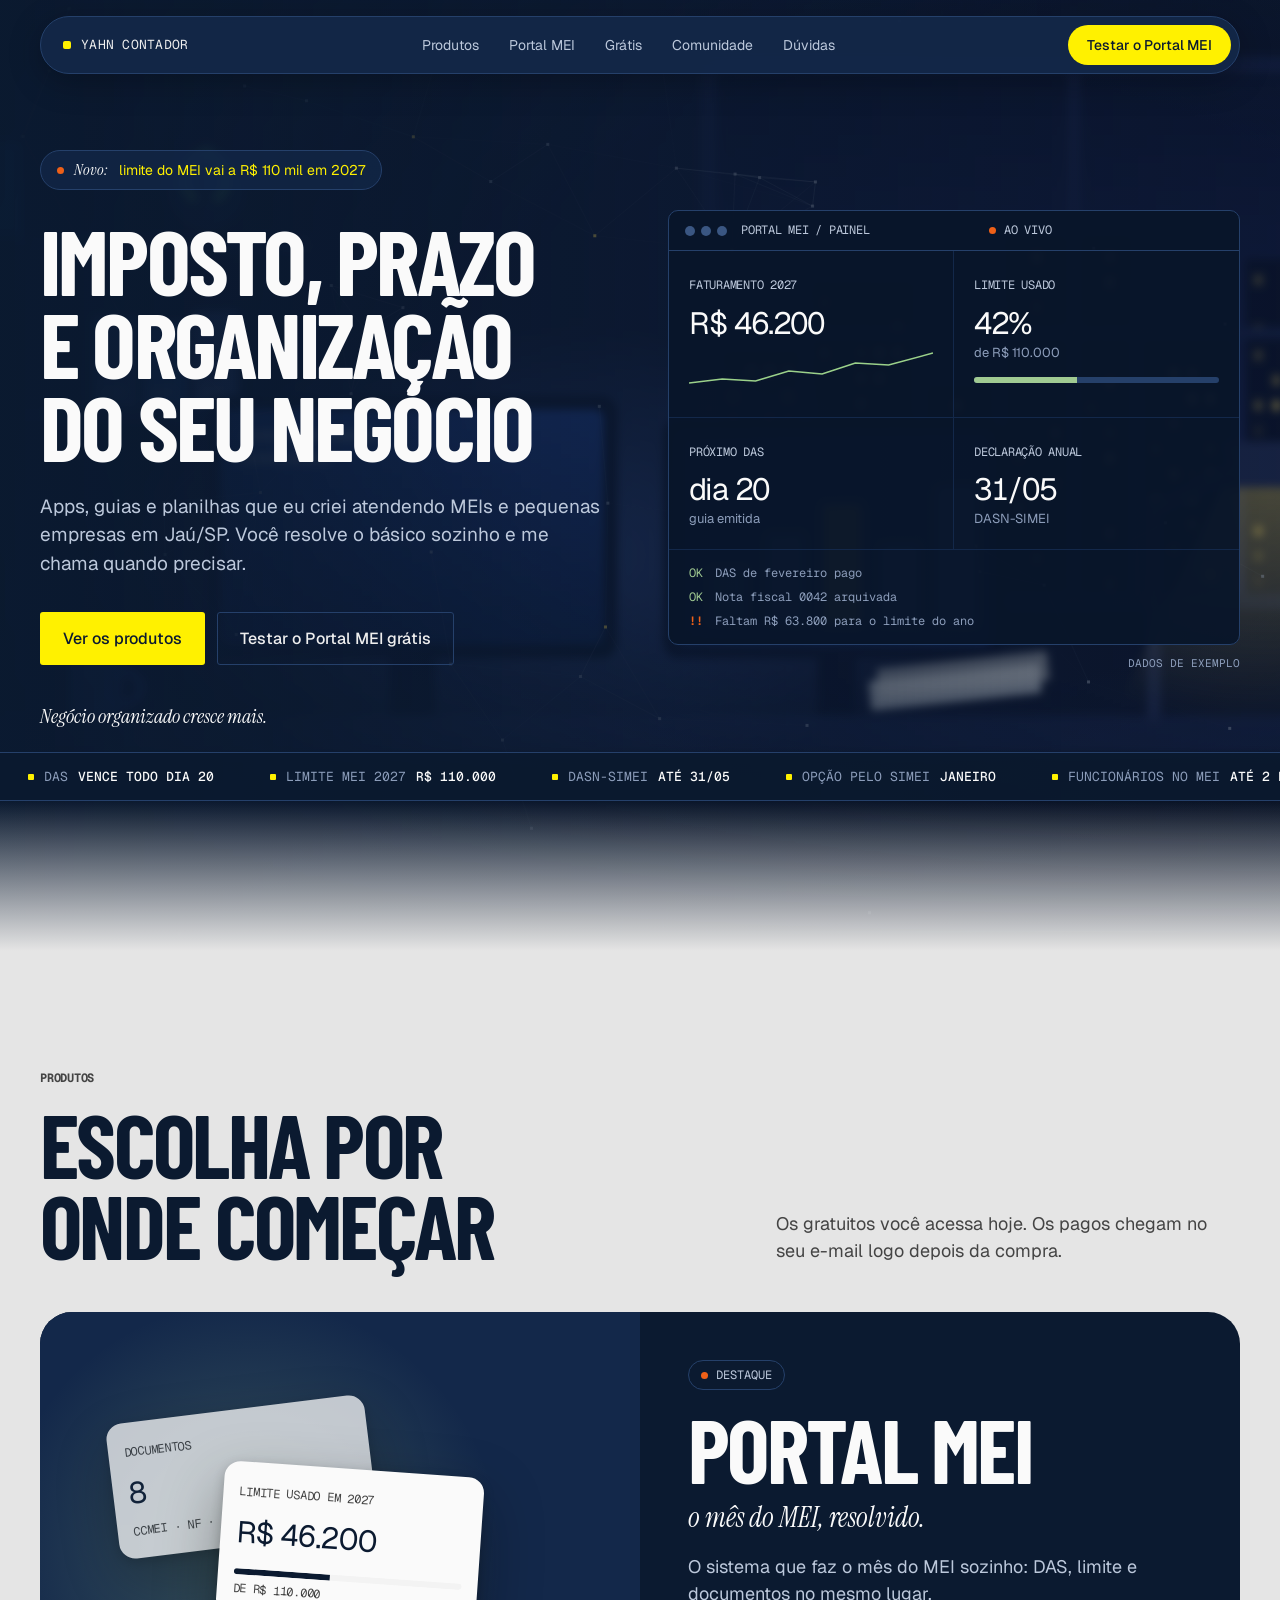
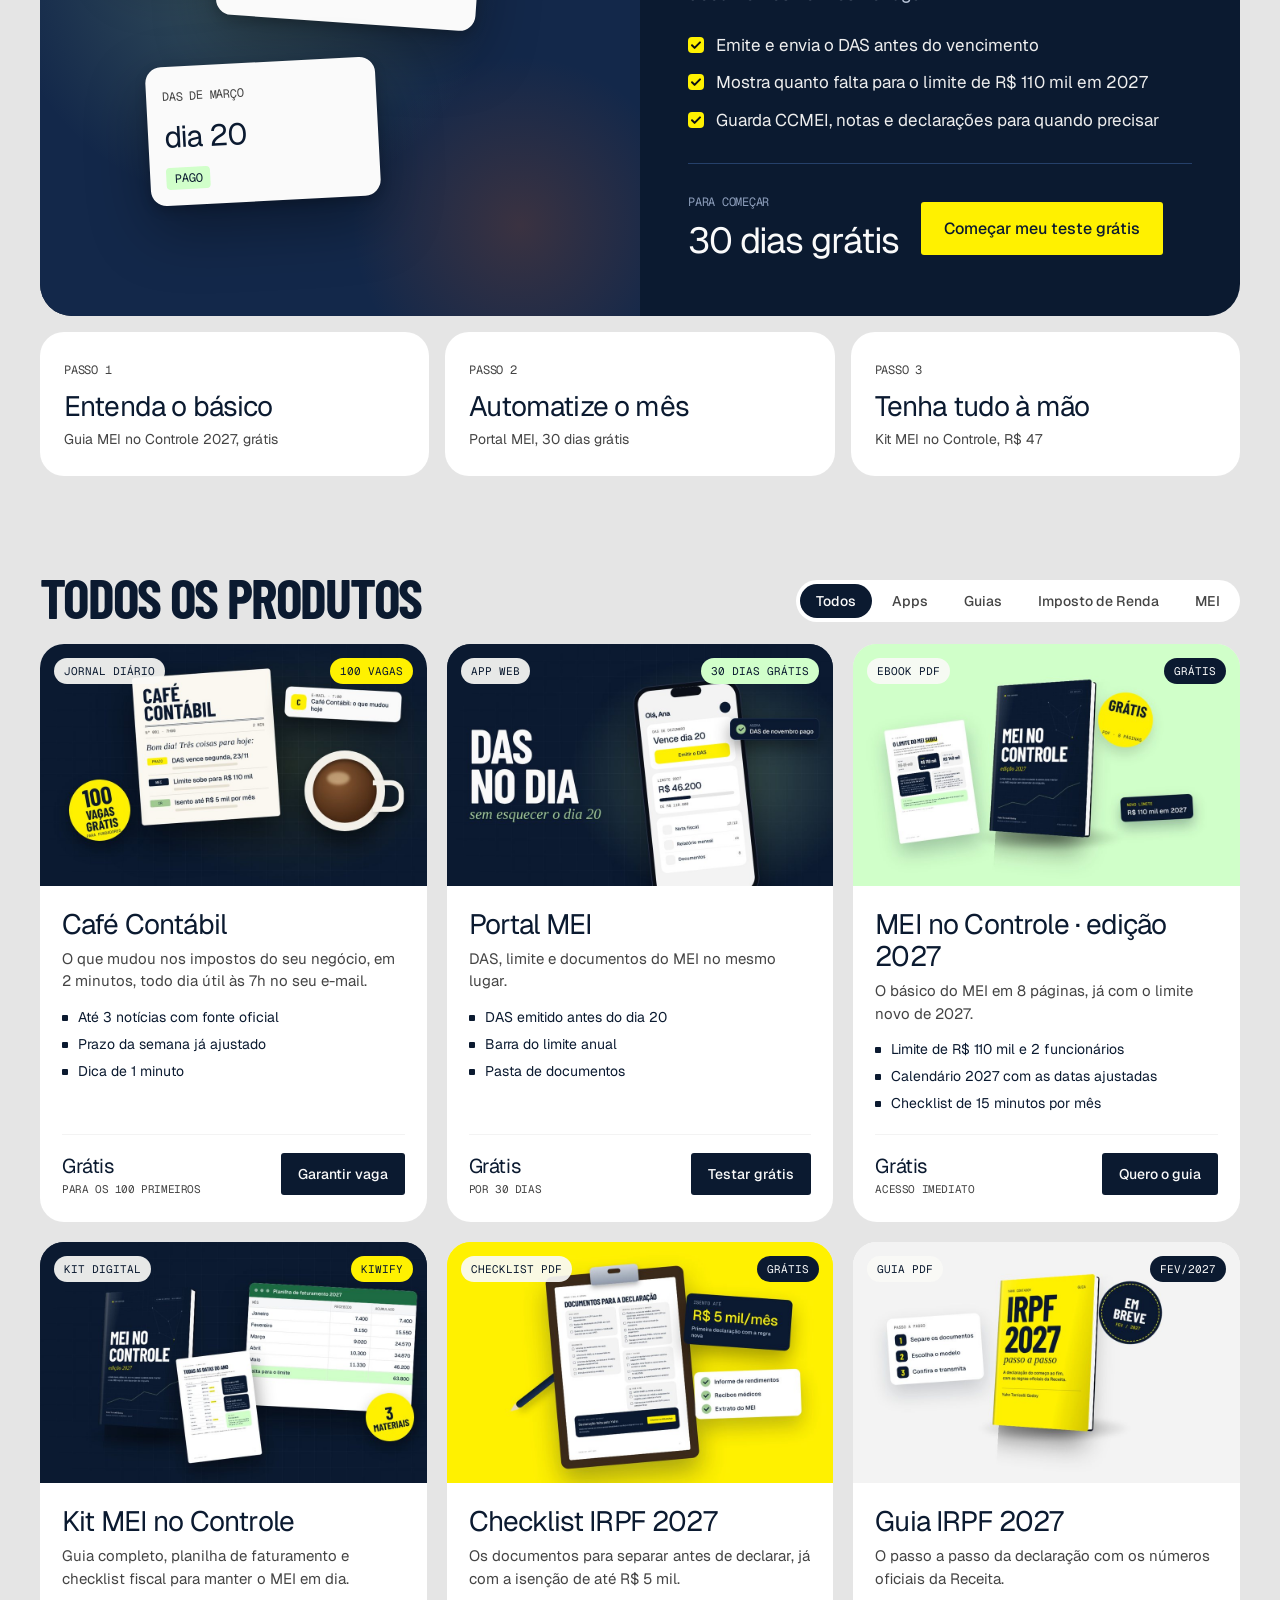
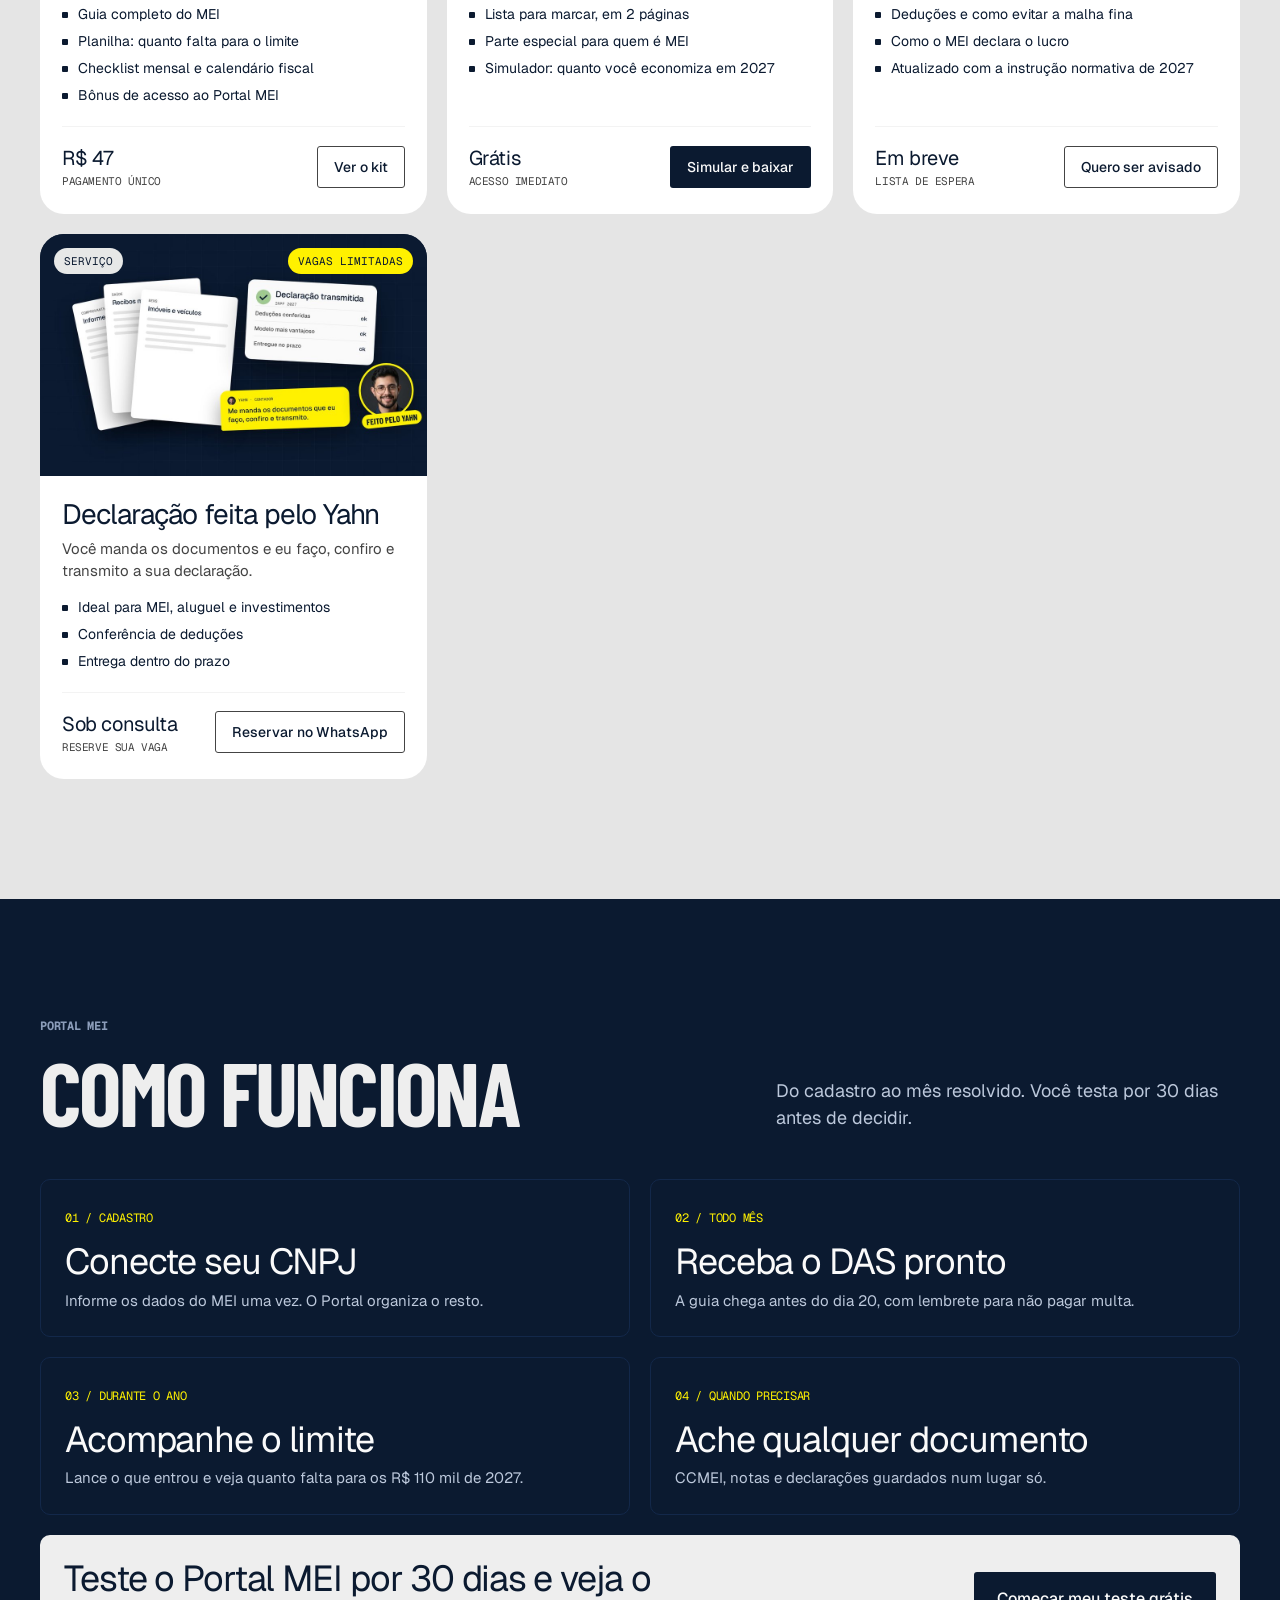
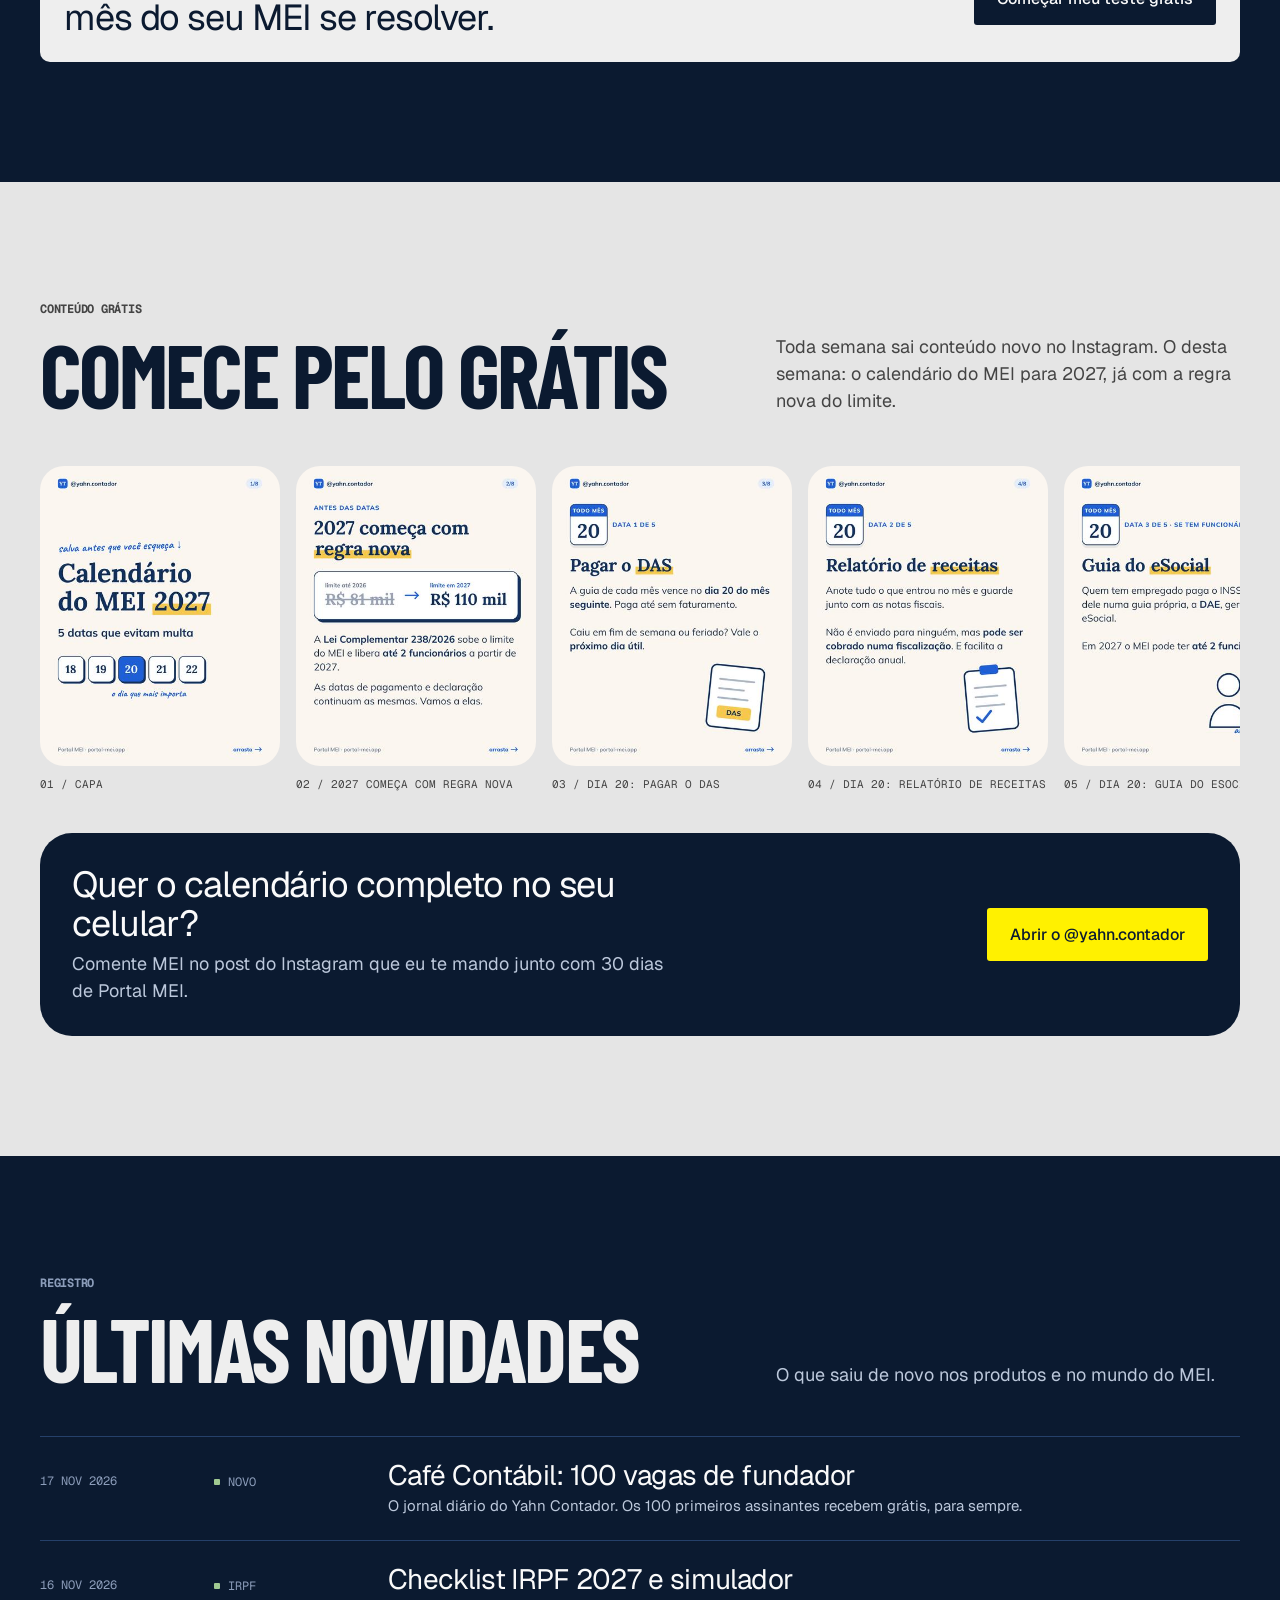
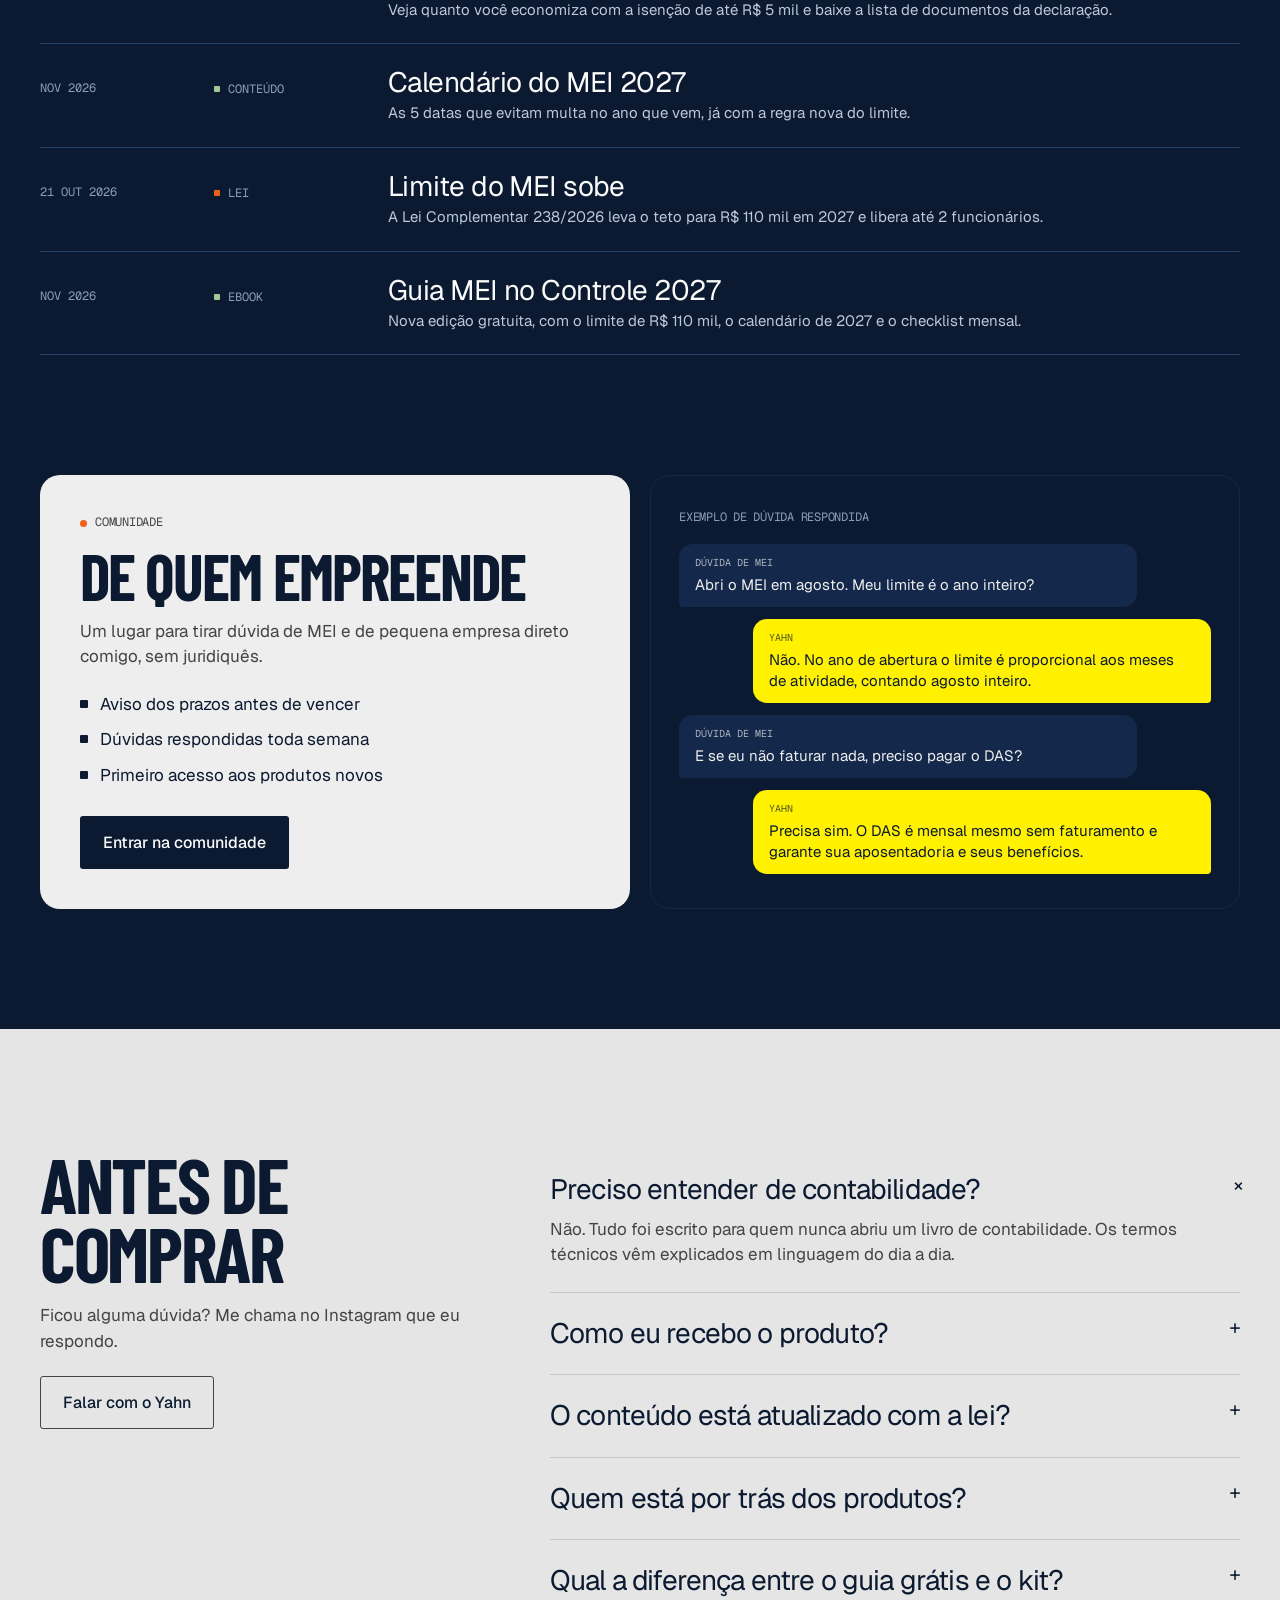
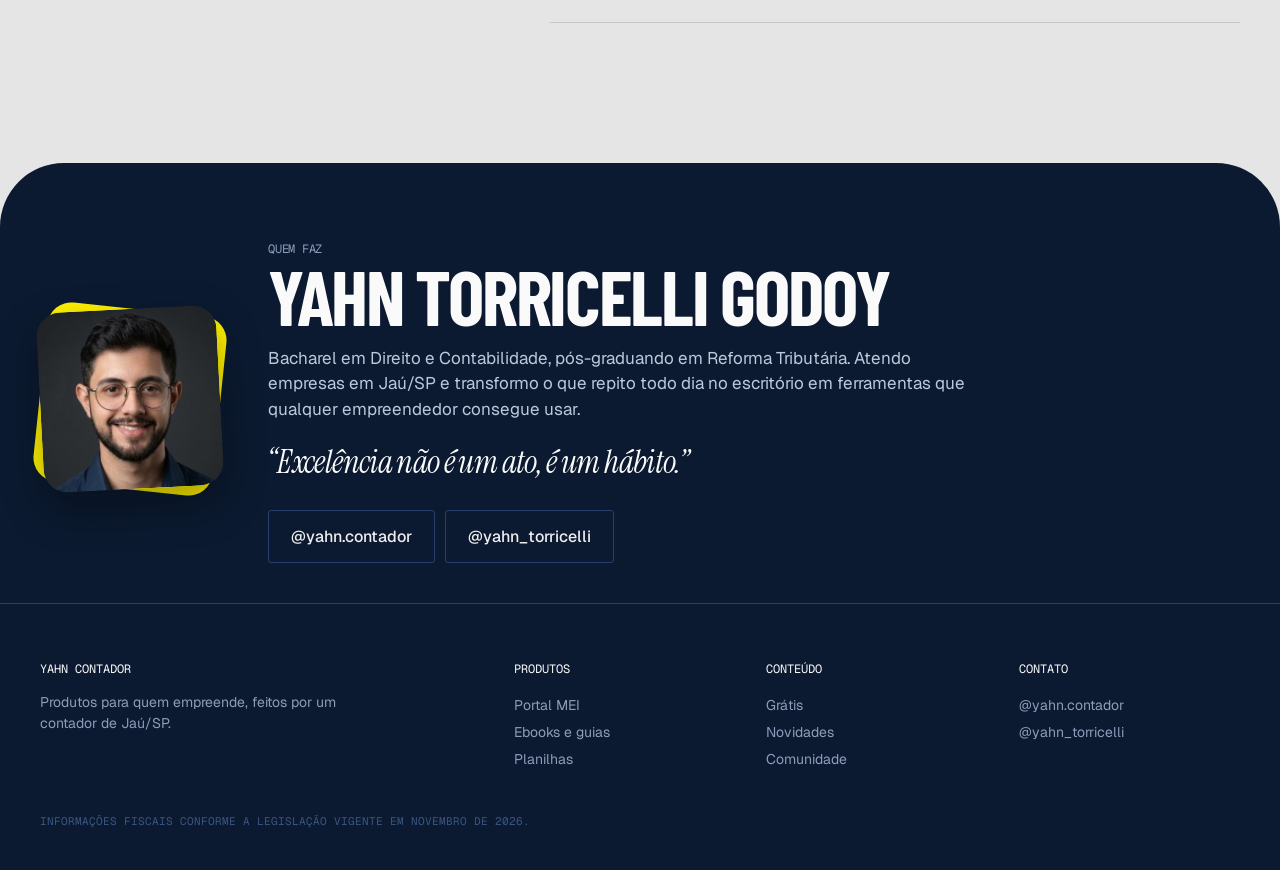
==== index.html @ cab26b8f "Lança a página de inscrição do Café Contábil Inscrição com 100 vagas de fundador, contador de vagas " ====
<!DOCTYPE html>
<html lang="pt-BR">
<head>
<meta charset="utf-8">
<meta name="viewport" content="width=device-width, initial-scale=1">
<title>Yahn Contador Produtos</title>
<link rel="preconnect" href="https://fonts.googleapis.com">
<link rel="preconnect" href="https://fonts.gstatic.com" crossorigin>
<link href="https://fonts.googleapis.com/css2?family=Barlow+Condensed:wght@700&family=Geist:wght@400;500&family=Geist+Mono:wght@400&family=Instrument+Serif:ital@0;1&display=swap" rel="stylesheet">
<style>
:root{
  /* Tokens: Factory (superfície escura), Dayos (faixas claras e display condensado), Tomorro (pílulas, serifa de acento, telas inclinadas). */
  /* Layout: herói escuro com painel → vitrine clara → como funciona (escuro) → grátis (claro) → registro (escuro) → arco final. */
  --canvas:#0B1A30;      /* azul-marinho profundo */
  --lift:#13284A;        /* marinho elevado */
  --stroke:#25406A;      /* linha marinho */
  --graphite:#3A5682;    /* marinho médio */
  --muted:#8C9DBA;       /* texto apagado */
  --stone:#BCC8DB;       /* texto secundário */
  --bone:#eeeeee;        /* Factory bone */
  --chalk:#fafafa;       /* Factory chalk */
  --light:#e5e5e5;       /* Dayos warm canvas */
  --card:#ffffff;        /* Dayos paper white */
  --mist:#f3f3f3;        /* Dayos mist gray */
  --ash:#c6c6c6;         /* Dayos ash */
  --slate:#444444;       /* Dayos slate */
  --mint:#d1ffca;        /* Dayos mint chip */
  --act:#fff100;         /* Dayos voltage yellow: única cor de ação */
  --orange:#ee6018;      /* Factory signal orange: status ao vivo */
  --green:#a0ca92;       /* Factory metric green: dado positivo */
  --blue:#a0ca92;
  --display:"Barlow Condensed","Arial Narrow",Impact,sans-serif;
  --body:"Geist",Inter,system-ui,-apple-system,"Segoe UI",sans-serif;
  --mono:"Geist Mono","IBM Plex Mono",ui-monospace,Menlo,monospace;
  --serif:"Instrument Serif",Georgia,"Times New Roman",serif;
  --ease:cubic-bezier(.4,0,.2,1);
  --r-btn:3px; --r-card:10px; --r-panel:20px; --r-light:24px; --r-arc:64px;
  color-scheme:dark;
}
*{box-sizing:border-box;margin:0;padding:0}
html{scroll-behavior:smooth}
body{background:var(--canvas);color:var(--bone);font-family:var(--body);font-size:17px;line-height:1.5;-webkit-font-smoothing:antialiased}
a{color:inherit}
img{max-width:100%;display:block}
:focus-visible{outline:2px solid var(--act);outline-offset:3px;border-radius:4px}
.wrap{width:min(1200px,100% - 40px);margin-inline:auto}
section{scroll-margin-top:84px}
.disp{font-family:var(--display);font-weight:700;text-transform:uppercase;line-height:.9;letter-spacing:-.03em;text-wrap:balance}
.mono{font-family:var(--mono);font-size:12px;line-height:1.3;letter-spacing:-.02em;text-transform:uppercase}
.serif{font-family:var(--serif);font-style:italic;font-weight:400;text-transform:none;letter-spacing:0}
.btn{display:inline-flex;align-items:center;gap:10px;font:500 16px var(--body);text-decoration:none;padding:15px 22px;border-radius:var(--r-btn);border:1px solid transparent;cursor:pointer;transition:background .18s var(--ease),border-color .18s var(--ease),color .18s var(--ease)}
.btn-act{background:var(--act);color:var(--canvas)}
.btn-act:hover{background:#fff766}
.btn-line{border-color:var(--stroke);color:var(--bone)}
.btn-line:hover{border-color:var(--bone)}
.btn-dark{background:var(--canvas);color:var(--chalk)}
.btn-dark:hover{background:var(--lift)}
.light .btn-line{border-color:var(--slate);color:var(--canvas)}
.light .btn-line:hover{border-color:var(--canvas)}
.pulse{width:7px;height:7px;border-radius:50%;background:var(--orange);display:inline-block;box-shadow:0 0 0 0 rgba(238,96,24,.6);animation:pulse 2s infinite}
@keyframes pulse{70%{box-shadow:0 0 0 8px rgba(238,96,24,0)}100%{box-shadow:0 0 0 0 rgba(238,96,24,0)}}

/* nav em pílula */
.navbar{position:fixed;top:16px;left:0;right:0;z-index:30}
.pill{display:flex;align-items:center;justify-content:space-between;gap:16px;background:rgba(19,40,74,.9);box-shadow:0 8px 32px rgba(0,0,0,.25);backdrop-filter:blur(12px);border:1px solid var(--stroke);border-radius:999px;padding:8px 8px 8px 22px}
.word{display:flex;align-items:center;gap:10px;text-decoration:none;font-family:var(--mono);font-size:13px;letter-spacing:.02em;text-transform:uppercase}
.word i{width:8px;height:8px;background:var(--act);border-radius:2px}
.pill nav{display:flex;gap:2px}
.pill nav a{text-decoration:none;font-size:14px;color:var(--stone);padding:8px 14px;border-radius:999px;transition:color .18s var(--ease)}
.pill nav a:hover{color:var(--chalk)}
.pill .btn{padding:10px 18px;border-radius:999px;font-size:14px}
@media (max-width:860px){.pill nav{display:none}}

/* herói */
.hero{position:relative;overflow:hidden;padding:150px 0 220px;min-height:min(900px,100svh)}
.scene{position:absolute;inset:0}
.office{position:absolute;inset:-4%;width:108%;height:108%;filter:blur(4px) saturate(.8) brightness(.8);animation:pan 28s ease-in-out infinite alternate}
@keyframes pan{from{transform:scale(1.02)}to{transform:scale(1.1) translateX(-2.5%)}}
.chartline{stroke-dasharray:420;stroke-dashoffset:420;animation:draw 5s ease-in-out infinite}
@keyframes draw{0%{stroke-dashoffset:420}45%,80%{stroke-dashoffset:0}100%{stroke-dashoffset:-420}}
.bars rect{transform-box:fill-box;transform-origin:bottom;animation:grow 3.6s ease-in-out infinite alternate}
.bars rect:nth-child(2){animation-delay:.4s}.bars rect:nth-child(3){animation-delay:.8s}.bars rect:nth-child(4){animation-delay:1.2s}.bars rect:nth-child(5){animation-delay:1.6s}
@keyframes grow{from{transform:scaleY(.45)}to{transform:scaleY(1)}}
.floor{position:absolute;left:-20%;right:-20%;bottom:-8%;height:60%;background-image:linear-gradient(rgba(185,192,204,.16) 1px,transparent 1px),linear-gradient(90deg,rgba(185,192,204,.16) 1px,transparent 1px);background-size:72px 72px;transform:perspective(600px) rotateX(68deg);transform-origin:bottom;-webkit-mask-image:linear-gradient(transparent,#000 40%,#000 70%,transparent);mask-image:linear-gradient(transparent,#000 40%,#000 70%,transparent);animation:floor 4s linear infinite}
@keyframes floor{to{background-position:0 72px}}
#net{position:absolute;inset:0;width:100%;height:100%}
.shade{position:absolute;inset:0;background:linear-gradient(90deg,rgba(11,26,48,.95) 0%,rgba(11,26,48,.72) 45%,rgba(11,26,48,.4) 100%),radial-gradient(90% 80% at 75% 40%,transparent 40%,rgba(11,26,48,.75))}
.fade{position:absolute;left:0;right:0;bottom:0;height:150px;background:linear-gradient(180deg,rgba(229,229,229,0),var(--light));z-index:2;pointer-events:none}
.hero-in{position:relative;z-index:3;display:grid;grid-template-columns:1fr 1fr;gap:56px;align-items:center}
.announce{display:inline-flex;align-items:center;gap:10px;border:1px solid var(--stroke);background:rgba(19,40,74,.7);border-radius:999px;padding:7px 16px;font-size:14px;color:var(--stone);text-decoration:none;margin-bottom:28px;transition:border-color .18s var(--ease)}
.announce:hover{border-color:var(--stone)}
.announce b{color:var(--act);font-weight:400}
.announce em{font-family:var(--serif);font-style:italic;font-size:16px;color:var(--chalk)}
.hero h1{font-size:clamp(52px,7.2vw,108px);color:var(--chalk)}
.hero .lead{font-size:19px;color:var(--stone);max-width:30em;margin:26px 0 34px}
.cta-row{display:flex;flex-wrap:wrap;gap:12px}
.quote{margin-top:36px;font-family:var(--mono);font-size:13px;color:var(--muted);min-height:20px}
.quote span{font-family:var(--serif);font-style:italic;font-size:20px;color:var(--chalk);letter-spacing:0;transition:opacity .45s var(--ease)}
@media (max-width:980px){.hero-in{grid-template-columns:1fr}.hero{padding-top:120px}}

/* painel estilo Factory */
.frame{background:rgba(9,22,42,.94);border:1px solid var(--stroke);border-radius:var(--r-card);overflow:hidden;animation:frameIn .9s var(--ease) both .2s}
@keyframes frameIn{from{opacity:0;transform:translateY(18px)}to{opacity:1;transform:none}}
.frame-top{display:flex;align-items:center;gap:14px;padding:12px 16px;border-bottom:1px solid var(--stroke)}
.lights{display:flex;gap:6px}.lights i{width:10px;height:10px;border-radius:50%;background:var(--graphite)}
.frame-top .mono{color:var(--stone);flex:1}
.frame-top .live{display:flex;align-items:center;gap:8px;color:var(--stone)}
.tiles{display:grid;grid-template-columns:1fr 1fr}
.tile{padding:20px;border-right:1px solid var(--lift);border-bottom:1px solid var(--lift)}
.tile:nth-child(2n){border-right:0}
.tile .mono{color:var(--stone)}
.tile .v{font-size:clamp(26px,2.4vw,36px);white-space:nowrap;font-weight:400;letter-spacing:-.031em;color:var(--chalk);margin-top:10px;line-height:1.05;font-variant-numeric:tabular-nums}
.tile .sub{font-size:13px;color:var(--muted);margin-top:4px}
.spark{width:100%;height:40px;margin-top:10px}
.sparkline{stroke-dasharray:320;stroke-dashoffset:320;animation:draw2 3s var(--ease) forwards .8s}
@keyframes draw2{to{stroke-dashoffset:0}}
.bar{height:6px;background:var(--stroke);border-radius:3px;margin-top:14px;overflow:hidden}
.bar b{display:block;height:100%;width:42%;background:var(--green);animation:barfill 1.6s var(--ease) both .8s}
@keyframes barfill{from{width:0}}
.log{padding:14px 20px;font-family:var(--mono);font-size:12px;color:var(--muted);display:grid;gap:6px}
.log span{display:flex;gap:12px}
.log em{font-style:normal;color:var(--green)}
.log .o{color:var(--orange)}
.frame-note{font-family:var(--mono);font-size:11px;color:var(--muted);text-align:right;margin-top:10px;text-transform:uppercase}

/* letreiro */
.ticker{position:absolute;left:0;right:0;bottom:150px;z-index:3;border-top:1px solid var(--stroke);border-bottom:1px solid var(--stroke);background:rgba(11,26,48,.85);overflow:hidden}
.track{display:flex;width:max-content;animation:tick 40s linear infinite}
.track span{display:flex;align-items:center;gap:10px;padding:14px 28px;font-family:var(--mono);font-size:13px;text-transform:uppercase;white-space:nowrap;color:var(--muted)}
.track b{color:var(--chalk);font-weight:500}
.track i{width:6px;height:6px;background:var(--act);border-radius:1px}
@keyframes tick{to{transform:translateX(-50%)}}

/* faixas */
.light{background:var(--light);color:var(--canvas)}
.dark{background:var(--canvas);color:var(--bone)}
.band{padding:120px 0}
.head{display:grid;grid-template-columns:1.2fr .8fr;gap:40px;align-items:end;margin-bottom:48px}
.head h2{font-size:clamp(52px,7vw,104px)}
.head p{font-size:18px;max-width:30em}
.light .head p{color:var(--slate)}
.dark .head p{color:var(--stone)}
.head .mono{display:block;margin-bottom:16px}
.light .head .mono{color:var(--slate)}
.dark .head .mono{color:var(--muted)}
@media (max-width:860px){.head{grid-template-columns:1fr;gap:16px}}

/* destaque com telas empilhadas */
.spot{display:grid;grid-template-columns:1fr 1fr;background:var(--canvas);color:var(--bone);border-radius:32px;overflow:hidden}
.stack{position:relative;min-height:460px;background:radial-gradient(60% 60% at 35% 40%,rgba(160,202,146,.28),transparent 70%),radial-gradient(40% 40% at 80% 85%,rgba(238,96,24,.18),transparent 70%),var(--lift);overflow:hidden}
.scr{position:absolute;width:260px;background:var(--chalk);color:var(--canvas);border-radius:16px;padding:16px;box-shadow:0 24px 60px rgba(0,0,0,.35),0 4px 12px rgba(0,0,0,.2)}
.scr .mono{color:var(--slate)}
.scr .v{font-size:30px;font-weight:400;letter-spacing:-.031em;margin:6px 0 2px}
.scr .bar{background:var(--mist)}.scr .bar b{background:var(--canvas)}
.s1{left:12%;top:16%;transform:rotate(-7deg);opacity:.75}
.s2{left:30%;top:26%;transform:rotate(4deg);z-index:2;animation:hover 7s ease-in-out infinite}
.s3{left:18%;top:58%;transform:rotate(-3deg);z-index:3;width:230px}
@keyframes hover{0%,100%{transform:rotate(4deg) translateY(0)}50%{transform:rotate(3deg) translateY(-10px)}}
.stamp{display:inline-block;font-family:var(--mono);font-size:12px;color:var(--canvas);background:var(--mint);border:0;border-radius:4px;padding:2px 8px;margin-top:6px}
.spot-b{padding:48px}
.tag{display:inline-flex;align-items:center;gap:8px;font-family:var(--mono);font-size:12px;text-transform:uppercase;color:var(--stone);border:1px solid var(--stroke);border-radius:999px;padding:5px 12px}
.spot h3{font-size:clamp(64px,7vw,104px);margin:18px 0 12px;color:var(--chalk)}
.spot-lead{color:var(--stone);font-size:18px;max-width:28em}
.ticks{list-style:none;display:grid;gap:12px;margin:26px 0 30px}
.ticks li{display:flex;gap:12px}
.ticks li::before{content:"";flex:none;width:16px;height:16px;margin-top:4px;border-radius:4px;background:var(--act) url("data:image/svg+xml,%3Csvg xmlns='http://www.w3.org/2000/svg' viewBox='0 0 16 16'%3E%3Cpath d='M4 8.3l2.6 2.6L12 5.4' stroke='%230C0F14' stroke-width='2' fill='none' stroke-linecap='round' stroke-linejoin='round'/%3E%3C/svg%3E")}
.buy{display:flex;flex-wrap:wrap;align-items:center;gap:22px;padding-top:24px;border-top:1px solid var(--stroke)}
.price .mono{color:var(--muted)}
.price strong{display:block;font-size:36px;font-weight:400;letter-spacing:-.031em;color:var(--chalk)}
@media (max-width:900px){.spot{grid-template-columns:1fr}.stack{min-height:380px}.spot-b{padding:30px}}

.path{display:grid;grid-template-columns:repeat(3,1fr);gap:16px;margin:16px 0 96px}
.path div{padding:24px;background:var(--card);border-radius:var(--r-light)}
.path .mono{color:var(--slate)}
.path b{display:block;font-weight:400;font-size:28px;margin:10px 0 4px;letter-spacing:-.03em;line-height:1.1}
.path span.d{font-size:14px;color:var(--slate)}
@media (max-width:760px){.path{grid-template-columns:1fr}}

.shelf-top{display:flex;justify-content:space-between;align-items:end;gap:16px;flex-wrap:wrap;margin-bottom:22px}
.shelf-top h3{font-size:clamp(36px,4.4vw,56px)}
.tabs{display:flex;flex-wrap:wrap;gap:4px;background:var(--card);padding:4px;border-radius:999px}
.tab{font:500 14px var(--body);padding:8px 16px;border-radius:999px;border:0;background:transparent;color:var(--slate);cursor:pointer;transition:background .18s var(--ease),color .18s var(--ease)}
.tab[aria-pressed="true"]{background:var(--canvas);color:var(--chalk)}
.shelf{display:grid;grid-template-columns:repeat(3,1fr);gap:20px}
@media (max-width:1000px){.shelf{grid-template-columns:repeat(2,1fr)}}
@media (max-width:620px){.shelf{grid-template-columns:1fr}}
.prod{display:flex;flex-direction:column;background:var(--card);border-radius:var(--r-light);overflow:hidden;transition:transform .2s var(--ease)}
.prod:hover{transform:translateY(-4px)}
.cover{position:relative;aspect-ratio:16/10;overflow:hidden;display:grid;place-items:center}
.cover>img{position:absolute;inset:0;width:100%;height:100%;object-fit:cover;transition:transform .5s var(--ease)}
.prod:hover .cover>img{transform:scale(1.035)}
.cover .fmt,.cover .st{z-index:1;position:absolute;top:14px;font-family:var(--mono);font-size:11px;text-transform:uppercase;padding:5px 10px;border-radius:999px}
.cover .fmt{left:14px;background:rgba(250,250,247,.92);color:var(--canvas)}
.cover .st{right:14px}
.st.free{background:var(--mint);color:var(--canvas)}.st.paid{background:var(--canvas);color:var(--chalk)}.st.soon{background:rgba(250,250,250,.92);color:var(--slate)}
.prod-b{padding:22px 22px 24px;display:flex;flex-direction:column;flex:1}
.prod-b h4{font-weight:400;font-size:28px;letter-spacing:-.03em;line-height:1.15;margin-bottom:8px}
.prod-b p{color:var(--slate);font-size:15px;margin-bottom:14px}
.prod-b ul{list-style:none;display:grid;gap:6px;margin-bottom:20px;font-size:14px}
.prod-b li{display:flex;gap:10px}
.prod-b li::before{content:"";flex:none;width:6px;height:6px;margin-top:8px;background:var(--canvas);border-radius:1px}
.prod-f{margin-top:auto;display:flex;align-items:center;justify-content:space-between;gap:12px;padding-top:16px;border-top:1px solid var(--mist)}
.pr{font-size:20px;font-weight:400;letter-spacing:-.02em}
.pr small{display:block;font-family:var(--mono);font-size:11px;color:var(--slate);text-transform:uppercase;font-weight:400}
.prod-f .btn{padding:11px 16px;font-size:14px}

/* capas */
.cv-portal{background:radial-gradient(70% 80% at 30% 30%,rgba(160,202,146,.35),transparent 70%),var(--canvas)}
.cv-portal .mini{width:60%;background:var(--chalk);border-radius:10px;padding:12px;transform:rotate(-4deg)}
.cv-portal .mini i{display:block;height:8px;border-radius:4px;background:var(--mist);margin-bottom:8px}
.cv-portal .mini i.b{background:var(--canvas);width:45%}
.cv-mei{background:var(--mint)}
.cv-mei .t{font-family:var(--display);font-weight:700;color:var(--canvas);font-size:84px;line-height:.85;text-align:center;text-transform:uppercase}
.cv-mei .t small{display:block;font-family:var(--serif);font-style:italic;font-weight:400;font-size:24px;text-transform:none;color:var(--canvas);margin-top:6px;letter-spacing:0}
.cv-medos{background:var(--canvas)}
.cv-medos .dots{display:grid;grid-template-columns:repeat(2,48px);gap:12px}
.cv-medos .dots i{width:48px;height:48px;border-radius:50%;border:2px solid var(--stone)}
.cv-medos .dots i:nth-child(4){background:var(--act);border-color:var(--act)}
.cv-5w{background:var(--mist)}
.cv-5w .grid{display:grid;grid-template-columns:repeat(7,1fr);gap:6px;width:80%}
.cv-5w .grid b{aspect-ratio:1;border-radius:6px;background:var(--card);display:grid;place-items:center;font-family:var(--display);font-size:24px;color:var(--canvas)}
.cv-5w .grid b.h{background:var(--canvas);color:var(--act)}
.cv-ir{background:var(--act)}
.cv-ir .st.free{background:var(--canvas);color:var(--chalk)}
.cv-irg{background:var(--mist)}
.cv-irg .t,.cv-dec .t{font-family:var(--display);font-weight:700;font-size:84px;line-height:.85;text-align:center;text-transform:uppercase;color:var(--canvas)}
.cv-irg .t small,.cv-dec .t small{display:block;font-family:var(--serif);font-style:italic;font-weight:400;font-size:24px;text-transform:none;margin-top:6px}
.cv-dec{background:var(--canvas)}
.cv-dec .t{color:var(--act)}
.cv-dec .t small{color:var(--chalk)}
.cv-dec .st.paid{background:var(--act);color:var(--canvas)}
.cv-cafe .st.free{background:var(--act);color:var(--canvas)}
.cv-irg .st.soon{background:var(--canvas);color:var(--chalk)}
.cv-ir .t{font-family:var(--display);font-weight:700;font-size:110px;color:var(--canvas);line-height:.85}
.cv-cf{background:#E8322E}
.cv-cf .pin{width:70px;height:70px;border-radius:50% 50% 50% 0;transform:rotate(-45deg);background:#fff;display:grid;place-items:center}
.cv-cf .pin svg{transform:rotate(45deg)}
.cv-kit{background:var(--canvas)}
.cv-mei .st.free{background:var(--canvas);color:var(--chalk)}
.cv-kit .st.paid{background:var(--act);color:var(--canvas)}
.cv-kit .t{font-family:var(--display);font-weight:700;color:var(--act);font-size:84px;line-height:.85;text-align:center;text-transform:uppercase}
.cv-kit .t small{display:block;font-family:var(--serif);font-style:italic;font-weight:400;font-size:24px;text-transform:none;color:var(--chalk);margin-top:6px}
.cv-curso{background:repeating-linear-gradient(45deg,var(--light) 0 12px,var(--mist) 12px 24px)}
.cv-curso .t{font-family:var(--mono);font-size:12px;text-transform:uppercase;background:var(--card);padding:8px 14px;border-radius:999px;color:var(--slate)}

/* como funciona */
.how{display:grid;grid-template-columns:1fr 1fr;gap:20px}
.step{border:1px solid var(--lift);border-radius:var(--r-card);padding:24px}
.step .mono{color:var(--act)}
.step h4{font-size:36px;font-weight:400;letter-spacing:-.031em;line-height:1.1;margin:12px 0 8px;color:var(--chalk)}
.step p{color:var(--stone);font-size:15px}
.how-cta{grid-column:1/-1;display:flex;flex-wrap:wrap;align-items:center;justify-content:space-between;gap:20px;background:var(--bone);color:var(--canvas);border-radius:var(--r-card);padding:24px}
.how-cta p{font-size:clamp(26px,3vw,36px);letter-spacing:-.031em;line-height:1.1;max-width:18em}
@media (max-width:760px){.how{grid-template-columns:1fr}}

/* grátis */
.strip{display:flex;gap:16px;overflow-x:auto;scroll-snap-type:x mandatory;padding:4px 2px 20px}
.strip figure{flex:none;width:240px;scroll-snap-align:start}
.strip img{width:240px;aspect-ratio:4/5;border-radius:var(--r-light);object-fit:cover;background:#fff}
.strip figcaption{font-family:var(--mono);font-size:11px;text-transform:uppercase;color:var(--slate);margin-top:10px}
.free-cta{display:flex;flex-wrap:wrap;align-items:center;justify-content:space-between;gap:18px;margin-top:20px;background:var(--canvas);color:var(--bone);border-radius:32px;padding:32px}
.free-cta p{font-size:18px;max-width:34em;color:var(--stone)}
.free-cta p b{display:block;color:var(--chalk);font-weight:400;font-size:36px;letter-spacing:-.031em;line-height:1.1;margin-bottom:6px}

/* novidades: registro */
.changelog{border-top:1px solid var(--stroke)}
.entry{display:grid;grid-template-columns:150px 150px 1fr;gap:24px;padding:22px 0;border-bottom:1px solid var(--stroke);align-items:baseline}
.entry time,.entry .k{font-family:var(--mono);font-size:12px;text-transform:uppercase;color:var(--muted)}
.entry .k{display:flex;align-items:center;gap:8px}
.entry .k i{width:6px;height:6px;border-radius:1px;background:var(--green)}
.entry h4{font-size:28px;font-weight:400;line-height:1.15;letter-spacing:-.02em;color:var(--chalk)}
.entry p{color:var(--stone);font-size:15px;margin-top:4px}
@media (max-width:760px){.entry{grid-template-columns:1fr;gap:6px}}

/* comunidade: cartão claro no escuro */
.comm{display:grid;grid-template-columns:1fr 1fr;gap:20px;align-items:stretch}
.comm-card{background:var(--bone);color:var(--canvas);border-radius:var(--r-panel);padding:40px}
.comm-card .mono{display:flex;align-items:center;gap:8px;color:var(--slate)}
.comm-card h3{font-size:clamp(44px,5vw,72px);margin:16px 0 14px}
.comm-card p{color:var(--slate);margin-bottom:22px;max-width:30em}
.perks{list-style:none;display:grid;gap:10px;margin-bottom:28px}
.perks li{display:flex;gap:12px}
.perks li::before{content:"";flex:none;width:8px;height:8px;margin-top:8px;background:var(--canvas);border-radius:1px}
.chat{border:1px solid var(--lift);border-radius:var(--r-panel);padding:28px;display:flex;flex-direction:column;gap:12px;justify-content:center}
.chat .mono{color:var(--muted);margin-bottom:6px}
.msg{max-width:86%;padding:12px 16px;border-radius:14px;font-size:15px;line-height:1.4}
.msg small{display:block;font-family:var(--mono);font-size:10px;text-transform:uppercase;opacity:.7;margin-bottom:4px}
.msg.in{background:var(--lift);color:var(--bone);border-bottom-left-radius:4px}
.msg.out{background:var(--act);color:var(--canvas);align-self:flex-end;border-bottom-right-radius:4px}
@media (max-width:860px){.comm{grid-template-columns:1fr}.comm-card{padding:28px}}

/* faq */
.faq-grid{display:grid;grid-template-columns:.8fr 1.2fr;gap:50px;align-items:start}
.faq-grid h2{font-size:clamp(52px,6vw,88px)}
.faq-sub{color:var(--slate);margin:16px 0 22px}
.faq details{border-bottom:1px solid var(--ash);padding:24px 0}
.faq summary{cursor:pointer;font-weight:400;font-size:28px;letter-spacing:-.03em;line-height:1.2;list-style:none;display:flex;justify-content:space-between;gap:16px}
.faq summary::-webkit-details-marker{display:none}
.faq summary::after{content:"+";font-family:var(--mono);font-size:20px;line-height:1;transition:transform .2s var(--ease)}
.faq details[open] summary::after{transform:rotate(45deg)}
.faq p{color:var(--slate);margin-top:10px;max-width:42em}
@media (max-width:900px){.faq-grid{grid-template-columns:1fr;gap:20px}}

/* sobre: cartão em arco */
.arc{background:var(--canvas);color:var(--bone);border-radius:var(--r-arc) var(--r-arc) 0 0;padding:72px 0 40px}
.about{display:grid;grid-template-columns:auto 1fr;gap:48px;align-items:center}
.avatar{width:180px;height:180px;border-radius:var(--r-light);background:var(--act);color:var(--canvas);display:grid;place-items:center;font-family:var(--display);font-weight:700;font-size:80px}
.avatar{position:relative;background:transparent!important;font-size:0!important}
.avatar::before{content:"";position:absolute;inset:0;background:var(--act);border-radius:inherit;transform:rotate(6deg)}
.avatar img{position:relative;display:block;width:100%;height:100%;object-fit:cover;border-radius:inherit;transform:rotate(-3deg);box-shadow:0 18px 40px rgba(0,0,0,.35)}
.about h2{font-size:clamp(48px,6vw,84px);color:var(--chalk)}
.about p{color:var(--stone);max-width:42em;margin:16px 0 10px}
.about blockquote{font-family:var(--serif);font-style:italic;font-size:32px;line-height:1.25;letter-spacing:-.02em;color:var(--chalk);margin:20px 0 28px}
.socials{display:flex;flex-wrap:wrap;gap:10px}
@media (max-width:760px){.about{grid-template-columns:1fr}.avatar{width:120px;height:120px;font-size:54px}.arc{border-radius:36px 36px 0 0}}

.light .arc .btn-line{border-color:var(--stroke);color:var(--bone)}
.light .arc .btn-line:hover{border-color:var(--bone)}
footer{background:var(--canvas);border-top:1px solid var(--stroke);padding:56px 0 40px}
.cols{display:grid;grid-template-columns:2fr 1fr 1fr 1fr;gap:32px}
.cols h5{font-family:var(--mono);font-size:12px;font-weight:400;text-transform:uppercase;color:var(--chalk);margin-bottom:14px}
.cols a{display:block;text-decoration:none;color:var(--muted);font-size:14px;padding:3px 0;transition:color .18s var(--ease)}
.cols a:hover{color:var(--chalk)}
.cols p{color:var(--muted);font-size:14px;max-width:24em}
.legal{margin-top:40px;font-family:var(--mono);font-size:11px;text-transform:uppercase;color:var(--graphite)}
@media (max-width:760px){.cols{grid-template-columns:1fr 1fr}}

.sticky-cta{position:fixed;left:12px;right:12px;bottom:12px;z-index:40;display:none;align-items:center;justify-content:space-between;gap:12px;background:var(--lift);border:1px solid var(--stroke);color:var(--bone);border-radius:999px;padding:8px 8px 8px 20px;transform:translateY(160%);transition:transform .3s var(--ease)}
.sticky-cta.on{transform:none}
.sticky-cta span{font-size:14px}
.sticky-cta .btn{padding:11px 16px;border-radius:999px;font-size:14px;white-space:nowrap}
@media (max-width:760px){.sticky-cta{display:flex}}

/* ===== versão celular ===== */
.tabbar{display:none}
@media (max-width:760px){
  body{font-size:16px;padding-bottom:84px}
  .wrap{width:calc(100% - 32px)}
  .navbar{top:10px}
  .pill{padding:6px 6px 6px 16px}
  .pill .btn{padding:9px 14px;font-size:13px}
  .band{padding:64px 0}
  .head{margin-bottom:28px}
  .head h2{font-size:52px}
  .hero{padding:96px 0 200px;min-height:auto}
  .announce{font-size:12px;padding:6px 12px;margin-bottom:20px}
  .hero h1{font-size:50px}
  .hero .lead{font-size:16px;margin:18px 0 24px}
  .cta-row{flex-direction:column}.cta-row .btn{justify-content:center;padding:14px 16px;font-size:15px}
  .quote{margin-top:22px;font-size:12px}
  .hero-in{gap:32px}
  .tile{padding:14px}
  .tile .v{font-size:24px;margin-top:6px}
  .tile .sub{font-size:12px}
  .spark{height:28px}
  .log{padding:12px 14px;font-size:11px}
  .log span:nth-child(2){display:none}
  .frame-note{display:none}
  .ticker{bottom:130px}
  .track span{padding:11px 18px;font-size:11px}
  .fade{height:110px}
  /* trilhos de deslizar */
  .rail{display:flex!important;overflow-x:auto;scroll-snap-type:x mandatory;gap:12px;margin-inline:-16px;padding:2px 16px 14px;scrollbar-width:none}
  .rail::-webkit-scrollbar{display:none}
  .rail>*{flex:none;scroll-snap-align:start}
  .shelf.rail>.prod{width:82%}
  .path.rail{border:0;background:none;border-radius:0;margin:20px -16px 48px}
  .path.rail>div{width:72%;background:var(--chalk);border:1px solid #CFD3CA;border-radius:14px}
  .how.rail>.step{width:78%}
  .how.rail>.how-cta{width:86%;flex-direction:column;align-items:flex-start}
  .tabs{flex-wrap:nowrap;overflow-x:auto;max-width:100%;scrollbar-width:none}
  .tab{white-space:nowrap}
  .shelf-top{margin-bottom:16px}
  .shelf-top h3{font-size:40px}
  .spot h3{font-size:56px}
  .stack{min-height:300px}
  .scr{width:200px;padding:12px}.scr .v{font-size:22px}
  .s3{width:180px;top:60%}
  .spot-b{padding:24px}
  .buy .btn{width:100%;justify-content:center}
  .strip figure,.strip img{width:200px}
  .free-cta .btn{width:100%;justify-content:center}
  .entry{padding:16px 0}
  .entry h4{font-size:19px}
  .chat .msg:nth-of-type(n+4){display:none}
  .faq-grid h2{font-size:52px}
  .faq summary{font-size:17px}
  .arc{padding:48px 0 32px}
  .about h2{font-size:48px}
  .sticky-cta{display:none!important}
  /* barra de abas tipo app */
  .tabbar{display:grid;grid-template-columns:repeat(5,1fr);align-items:end;position:fixed;left:10px;right:10px;bottom:10px;z-index:50;background:rgba(19,40,74,.94);box-shadow:0 8px 32px rgba(0,0,0,.25);backdrop-filter:blur(14px);border:1px solid var(--stroke);border-radius:22px;padding:8px 6px calc(8px + env(safe-area-inset-bottom))}
  .tabbar a{display:flex;flex-direction:column;align-items:center;gap:4px;text-decoration:none;font-size:10px;color:var(--muted);font-family:var(--mono);text-transform:uppercase;padding:4px 0;transition:color .18s var(--ease)}
  .tabbar a svg{width:22px;height:22px}
  .tabbar a.on{color:var(--chalk)}
  .tabbar a.on svg{stroke:var(--act)}
  .tabbar .go{margin-top:-26px}
  .tabbar .go span.b{width:54px;height:54px;border-radius:18px;background:var(--act);display:grid;place-items:center;border:4px solid var(--canvas)}
  .tabbar .go svg{stroke:var(--canvas)!important}
  .tabbar .go{color:var(--act)!important}
}

@media (prefers-reduced-motion:reduce){
  *{animation:none!important;transition:none!important;scroll-behavior:auto!important}
  .sparkline,.chartline{stroke-dashoffset:0!important}
}
</style>
</head>
<body>

<div class="navbar"><div class="wrap pill">
  <a class="word" href="#topo"><i></i>Yahn Contador</a>
  <nav aria-label="Seções">
    <a href="#produtos">Produtos</a>
    <a href="#como-funciona">Portal MEI</a>
    <a href="#gratis">Grátis</a>
    <a href="#comunidade">Comunidade</a>
    <a href="#faq">Dúvidas</a>
  </nav>
  <a class="btn btn-act" href="https://portal-mei.app">Testar o Portal MEI</a>
</div></div>

<main id="topo">
  <section class="hero" aria-label="Abertura">
    <div class="scene" aria-hidden="true">
      <svg class="office" viewBox="0 0 1600 900" preserveAspectRatio="xMidYMid slice">
        <defs>
          <linearGradient id="sky" x1="0" y1="0" x2="0" y2="1"><stop offset="0" stop-color="#0B1640"/><stop offset="1" stop-color="#1B2A78"/></linearGradient>
          <linearGradient id="wall" x1="0" y1="0" x2="1" y2="0"><stop offset="0" stop-color="#0A1230"/><stop offset=".5" stop-color="#101C48"/><stop offset="1" stop-color="#0A1230"/></linearGradient>
          <linearGradient id="screenG" x1="0" y1="0" x2="0" y2="1"><stop offset="0" stop-color="#1E4FD6"/><stop offset="1" stop-color="#0E2A7A"/></linearGradient>
          <radialGradient id="lamp" cx=".5" cy="0" r="1"><stop offset="0" stop-color="#FFD84D" stop-opacity=".55"/><stop offset="1" stop-color="#FFD84D" stop-opacity="0"/></radialGradient>
          <radialGradient id="glow" cx=".5" cy=".5" r=".5"><stop offset="0" stop-color="#4F7BFF" stop-opacity=".55"/><stop offset="1" stop-color="#4F7BFF" stop-opacity="0"/></radialGradient>
        </defs>
        <rect width="1600" height="900" fill="url(#wall)"/>
        <!-- janela com a cidade -->
        <g transform="translate(860 90)">
          <rect width="640" height="470" rx="10" fill="url(#sky)"/>
          <g fill="#0A1338">
            <rect x="10" y="250" width="70" height="220"/><rect x="90" y="190" width="90" height="280"/><rect x="190" y="280" width="60" height="190"/>
            <rect x="260" y="150" width="110" height="320"/><rect x="380" y="230" width="80" height="240"/><rect x="470" y="170" width="70" height="300"/><rect x="550" y="260" width="80" height="210"/>
          </g>
          <g id="winlights" fill="#FFD84D"></g>
          <path d="M0 0h640M320 0v470M0 235h640" stroke="#16245C" stroke-width="10"/>
          <rect width="640" height="470" rx="10" fill="none" stroke="#16245C" stroke-width="14"/>
        </g>
        <!-- estante com pastas -->
        <g transform="translate(90 120)">
          <rect width="420" height="14" y="120" fill="#16245C"/><rect width="420" height="14" y="270" fill="#16245C"/>
          <g fill="#1F5FD6"><rect x="20" y="40" width="34" height="80" rx="3"/><rect x="58" y="34" width="34" height="86" rx="3" fill="#2A4CA8"/><rect x="96" y="44" width="34" height="76" rx="3" fill="#FFD84D"/><rect x="134" y="38" width="34" height="82" rx="3"/></g>
          <g fill="#2A4CA8"><rect x="230" y="190" width="40" height="80" rx="3"/><rect x="274" y="196" width="40" height="74" rx="3" fill="#1F5FD6"/><rect x="318" y="186" width="40" height="84" rx="3" fill="#3B5BB8"/></g>
          <g fill="#FFFFFF" opacity=".55" font-family="Mulish" font-weight="800" font-size="11"><text x="24" y="110">DAS</text><text x="62" y="110">NF</text><text x="98" y="110">DASN</text><text x="236" y="260">2025</text><text x="280" y="260">2026</text><text x="324" y="260">2027</text></g>
          <circle cx="330" cy="80" r="34" fill="#0F2A5E"/><path d="M330 46c-20 10-24 30-12 40M330 46c18 12 22 30 10 40" stroke="#3FA36B" stroke-width="10" fill="none" stroke-linecap="round"/>
        </g>
        <!-- mesa -->
        <rect x="0" y="690" width="1600" height="210" fill="#070D24"/>
        <rect x="160" y="660" width="1280" height="34" rx="6" fill="#16245C"/>
        <!-- monitores -->
        <g transform="translate(420 380)">
          <ellipse cx="300" cy="140" rx="380" ry="200" fill="url(#glow)"/>
          <rect width="360" height="230" rx="14" fill="#0A1338"/><rect x="12" y="12" width="336" height="206" rx="8" fill="url(#screenG)"/>
          <polyline class="chartline" points="30,190 80,160 130,170 180,120 230,135 280,80 330,60" fill="none" stroke="#FFD84D" stroke-width="6" stroke-linecap="round" stroke-linejoin="round"/>
          <g fill="#ffffff" opacity=".35"><rect x="30" y="30" width="120" height="10" rx="5"/><rect x="30" y="50" width="80" height="10" rx="5"/></g>
          <rect x="160" y="230" width="40" height="50" fill="#0A1338"/>
          <rect x="400" y="20" width="300" height="210" rx="14" fill="#0A1338"/><rect x="412" y="32" width="276" height="186" rx="8" fill="#13308C"/>
          <g class="bars"><rect x="440" y="150" width="34" height="50" rx="4" fill="#4F7BFF"/><rect x="490" y="120" width="34" height="80" rx="4" fill="#4F7BFF"/><rect x="540" y="95" width="34" height="105" rx="4" fill="#FFD84D"/><rect x="590" y="130" width="34" height="70" rx="4" fill="#4F7BFF"/><rect x="640" y="80" width="34" height="120" rx="4" fill="#4F7BFF"/></g>
          <rect x="535" y="230" width="34" height="50" fill="#0A1338"/>
        </g>
        <!-- luminária -->
        <g transform="translate(1250 420)"><path d="M0 240V60l80-40" stroke="#22306A" stroke-width="12" fill="none" stroke-linecap="round"/><path d="M60 0h70l-10 40H70z" fill="#22306A"/><path d="M60 40L-40 250h280L120 40z" fill="url(#lamp)"/></g>
        <!-- caneca e papéis -->
        <rect x="300" y="610" width="46" height="52" rx="8" fill="#1F5FD6"/><path d="M346 622c22 0 22 28 0 28" stroke="#1F5FD6" stroke-width="8" fill="none"/>
        <g transform="translate(1000 630) rotate(-6)"><rect width="150" height="26" rx="3" fill="#E7EEFB" opacity=".85"/><rect y="-10" x="8" width="150" height="26" rx="3" fill="#ffffff" opacity=".6"/></g>
      </svg>
      <div class="floor"></div>
      <canvas id="net"></canvas>
      <div class="shade"></div>
    </div>

    <div class="wrap hero-in">
      <div>
        <a class="announce" href="#novidades"><span class="pulse"></span><em>Novo:</em> <b>limite do MEI vai a R$ 110 mil em 2027</b></a>
        <h1 class="disp">Imposto, prazo e organização do seu negócio</h1>
        <p class="lead">Apps, guias e planilhas que eu criei atendendo MEIs e pequenas empresas em Jaú/SP. Você resolve o básico sozinho e me chama quando precisar.</p>
        <div class="cta-row">
          <a class="btn btn-act" href="#produtos">Ver os produtos</a>
          <a class="btn btn-line" href="https://portal-mei.app">Testar o Portal MEI grátis</a>
        </div>
        <p class="quote" aria-live="polite"><span id="quote">Excelência não é um ato, é um hábito.</span></p>
      </div>

      <div>
        <div class="frame" aria-label="Painel do Portal MEI com dados de exemplo">
          <div class="frame-top"><span class="lights"><i></i><i></i><i></i></span><span class="mono">Portal MEI / painel</span><span class="live mono"><span class="pulse"></span>ao vivo</span></div>
          <div class="tiles">
            <div class="tile"><span class="mono">Faturamento 2027</span><div class="v" id="fat">R$ 46.200</div>
              <svg class="spark" viewBox="0 0 220 40" preserveAspectRatio="none"><path class="sparkline" d="M0 34 L30 30 L60 32 L90 22 L120 25 L150 14 L180 16 L220 4" fill="none" stroke="#9BD18A" stroke-width="1.5"/></svg></div>
            <div class="tile"><span class="mono">Limite usado</span><div class="v">42%</div><div class="sub">de R$ 110.000</div><div class="bar"><b></b></div></div>
            <div class="tile"><span class="mono">Próximo DAS</span><div class="v">dia 20</div><div class="sub">guia emitida</div></div>
            <div class="tile"><span class="mono">Declaração anual</span><div class="v">31/05</div><div class="sub">DASN-SIMEI</div></div>
          </div>
          <div class="log">
            <span><em>OK</em>DAS de fevereiro pago</span>
            <span><em>OK</em>Nota fiscal 0042 arquivada</span>
            <span><b class="o">!!</b>Faltam R$ 63.800 para o limite do ano</span>
          </div>
        </div>
        <p class="frame-note">Dados de exemplo</p>
      </div>
    </div>

    <div class="ticker" aria-label="Datas e números do MEI"><div class="track"><span><i></i>DAS <b>vence todo dia 20</b></span><span><i></i>Limite MEI 2027 <b>R$ 110.000</b></span><span><i></i>DASN-SIMEI <b>até 31/05</b></span><span><i></i>Opção pelo Simei <b>janeiro</b></span><span><i></i>Funcionários no MEI <b>até 2 em 2027</b></span><span><i></i>Portal MEI <b>30 dias grátis</b></span><span><i></i>Limite MEI 2028 <b>R$ 140.000</b></span><span aria-hidden="true" style="display:contents"><span><i></i>DAS <b>vence todo dia 20</b></span><span><i></i>Limite MEI 2027 <b>R$ 110.000</b></span><span><i></i>DASN-SIMEI <b>até 31/05</b></span><span><i></i>Opção pelo Simei <b>janeiro</b></span><span><i></i>Funcionários no MEI <b>até 2 em 2027</b></span><span><i></i>Portal MEI <b>30 dias grátis</b></span><span><i></i>Limite MEI 2028 <b>R$ 140.000</b></span></span></div></div>
    <div class="fade"></div>
  </section>

  <section id="produtos" class="light band">
    <div class="wrap">
      <div class="head">
        <h2 class="disp"><span class="mono">Produtos</span>Escolha por onde começar</h2>
        <p>Os gratuitos você acessa hoje. Os pagos chegam no seu e-mail logo depois da compra.</p>
      </div>

      <article class="spot" aria-labelledby="spot-t">
        <div class="stack" aria-hidden="true">
          <div class="scr s1"><span class="mono">Documentos</span><div class="v">8</div><span class="mono">CCMEI · NF · DASN</span></div>
          <div class="scr s2"><span class="mono">Limite usado em 2027</span><div class="v">R$ 46.200</div><div class="bar"><b></b></div><span class="mono">de R$ 110.000</span></div>
          <div class="scr s3"><span class="mono">DAS de março</span><div class="v">dia 20</div><span class="stamp">PAGO</span></div>
        </div>
        <div class="spot-b">
          <span class="tag"><span class="pulse"></span>Destaque</span>
          <h3 class="disp" id="spot-t">Portal MEI</h3><p class="serif" style="font-size:28px;color:var(--chalk);margin:-4px 0 14px">o mês do MEI, resolvido.</p>
          <p class="spot-lead">O sistema que faz o mês do MEI sozinho: DAS, limite e documentos no mesmo lugar.</p>
          <ul class="ticks">
            <li>Emite e envia o DAS antes do vencimento</li>
            <li>Mostra quanto falta para o limite de R$ 110 mil em 2027</li>
            <li>Guarda CCMEI, notas e declarações para quando precisar</li>
          </ul>
          <div class="buy">
            <div class="price"><span class="mono">Para começar</span><strong>30 dias grátis</strong></div>
            <a class="btn btn-act" href="https://portal-mei.app">Começar meu teste grátis</a>
          </div>
        </div>
      </article>

      <div class="path m-rail" aria-label="Trilha recomendada">
        <div><span class="mono">Passo 1</span><b>Entenda o básico</b><span class="d">Guia MEI no Controle 2027, grátis</span></div>
        <div><span class="mono">Passo 2</span><b>Automatize o mês</b><span class="d">Portal MEI, 30 dias grátis</span></div>
        <div><span class="mono">Passo 3</span><b>Tenha tudo à mão</b><span class="d">Kit MEI no Controle, R$ 47</span></div>
      </div>

      <div class="shelf-top">
        <h3 class="disp">Todos os produtos</h3>
        <div class="tabs" role="group" aria-label="Filtrar por tipo" id="filters"></div>
      </div>
      <div class="shelf m-rail" id="rows"></div>
    </div>
  </section>

  <section id="como-funciona" class="dark band">
    <div class="wrap">
      <div class="head">
        <h2 class="disp"><span class="mono">Portal MEI</span>Como funciona</h2>
        <p>Do cadastro ao mês resolvido. Você testa por 30 dias antes de decidir.</p>
      </div>
      <div class="how m-rail">
        <div class="step"><span class="mono">01 / Cadastro</span><h4>Conecte seu CNPJ</h4><p>Informe os dados do MEI uma vez. O Portal organiza o resto.</p></div>
        <div class="step"><span class="mono">02 / Todo mês</span><h4>Receba o DAS pronto</h4><p>A guia chega antes do dia 20, com lembrete para não pagar multa.</p></div>
        <div class="step"><span class="mono">03 / Durante o ano</span><h4>Acompanhe o limite</h4><p>Lance o que entrou e veja quanto falta para os R$ 110 mil de 2027.</p></div>
        <div class="step"><span class="mono">04 / Quando precisar</span><h4>Ache qualquer documento</h4><p>CCMEI, notas e declarações guardados num lugar só.</p></div>
        <div class="how-cta"><p>Teste o Portal MEI por 30 dias e veja o mês do seu MEI se resolver.</p><a class="btn btn-dark" href="https://portal-mei.app">Começar meu teste grátis</a></div>
      </div>
    </div>
  </section>

  <section id="gratis" class="light band">
    <div class="wrap">
      <div class="head">
        <h2 class="disp"><span class="mono">Conteúdo grátis</span>Comece pelo grátis</h2>
        <p>Toda semana sai conteúdo novo no Instagram. O desta semana: o calendário do MEI para 2027, já com a regra nova do limite.</p>
      </div>
      <div class="strip" id="strip" tabindex="0" aria-label="Slides do carrossel Calendário do MEI 2027"></div>
      <div class="free-cta">
        <p><b>Quer o calendário completo no seu celular?</b>Comente MEI no post do Instagram que eu te mando junto com 30 dias de Portal MEI.</p>
        <a class="btn btn-act" href="https://instagram.com/yahn.contador">Abrir o @yahn.contador</a>
      </div>
    </div>
  </section>

  <section id="novidades" class="dark band">
    <div class="wrap">
      <div class="head">
        <h2 class="disp"><span class="mono">Registro</span>Últimas novidades</h2>
        <p>O que saiu de novo nos produtos e no mundo do MEI.</p>
      </div>
      <div class="changelog">
        <div class="entry"><time datetime="2026-11-17">17 nov 2026</time><span class="k"><i></i>Novo</span><div><h4>Café Contábil: 100 vagas de fundador</h4><p>O jornal diário do Yahn Contador. Os 100 primeiros assinantes recebem grátis, para sempre.</p></div></div>
        <div class="entry"><time datetime="2026-11-16">16 nov 2026</time><span class="k"><i></i>IRPF</span><div><h4>Checklist IRPF 2027 e simulador</h4><p>Veja quanto você economiza com a isenção de até R$ 5 mil e baixe a lista de documentos da declaração.</p></div></div>
        <div class="entry"><time datetime="2026-11">Nov 2026</time><span class="k"><i></i>Conteúdo</span><div><h4>Calendário do MEI 2027</h4><p>As 5 datas que evitam multa no ano que vem, já com a regra nova do limite.</p></div></div>
        <div class="entry"><time datetime="2026-10-21">21 out 2026</time><span class="k"><i style="background:var(--orange)"></i>Lei</span><div><h4>Limite do MEI sobe</h4><p>A Lei Complementar 238/2026 leva o teto para R$ 110 mil em 2027 e libera até 2 funcionários.</p></div></div>
        <div class="entry"><time datetime="2026-11">Nov 2026</time><span class="k"><i></i>Ebook</span><div><h4>Guia MEI no Controle 2027</h4><p>Nova edição gratuita, com o limite de R$ 110 mil, o calendário de 2027 e o checklist mensal.</p></div></div>
      </div>
    </div>
  </section>

  <section id="comunidade" class="dark band" style="padding-top:0">
    <div class="wrap comm">
      <div class="comm-card">
        <span class="mono"><span class="pulse"></span>Comunidade</span>
        <h3 class="disp">De quem empreende</h3>
        <p>Um lugar para tirar dúvida de MEI e de pequena empresa direto comigo, sem juridiquês.</p>
        <ul class="perks"><li>Aviso dos prazos antes de vencer</li><li>Dúvidas respondidas toda semana</li><li>Primeiro acesso aos produtos novos</li></ul>
        <a class="btn btn-dark" id="comm-link" href="https://instagram.com/yahn.contador">Entrar na comunidade</a>
      </div>
      <div class="chat" aria-label="Exemplo de conversa na comunidade">
        <span class="mono">Exemplo de dúvida respondida</span>
        <div class="msg in"><small>Dúvida de MEI</small>Abri o MEI em agosto. Meu limite é o ano inteiro?</div>
        <div class="msg out"><small>Yahn</small>Não. No ano de abertura o limite é proporcional aos meses de atividade, contando agosto inteiro.</div>
        <div class="msg in"><small>Dúvida de MEI</small>E se eu não faturar nada, preciso pagar o DAS?</div>
        <div class="msg out"><small>Yahn</small>Precisa sim. O DAS é mensal mesmo sem faturamento e garante sua aposentadoria e seus benefícios.</div>
      </div>
    </div>
  </section>

  <section id="faq" class="light band">
    <div class="wrap faq-grid">
      <div>
        <h2 class="disp">Antes de comprar</h2>
        <p class="faq-sub">Ficou alguma dúvida? Me chama no Instagram que eu respondo.</p>
        <a class="btn btn-line" href="https://instagram.com/yahn.contador">Falar com o Yahn</a>
      </div>
      <div class="faq">
        <details open><summary>Preciso entender de contabilidade?</summary><p>Não. Tudo foi escrito para quem nunca abriu um livro de contabilidade. Os termos técnicos vêm explicados em linguagem do dia a dia.</p></details>
        <details><summary>Como eu recebo o produto?</summary><p>Os produtos pagos são vendidos pela Kiwify: depois do pagamento, o acesso chega no seu e-mail. O Portal MEI você acessa direto pelo site, com login.</p></details>
        <details><summary>O conteúdo está atualizado com a lei?</summary><p>Sim. O material de MEI já considera a Lei Complementar 238/2026, que muda o limite para R$ 110 mil em 2027. Quando a regra muda, eu atualizo.</p></details>
        <details><summary>Quem está por trás dos produtos?</summary><p>Eu, Yahn Torricelli Godoy, bacharel em Direito e Contabilidade e pós-graduando em Reforma Tributária. Atendo empresas em Jaú/SP no dia a dia.</p></details>
        <details><summary>Qual a diferença entre o guia grátis e o kit?</summary><p>O guia grátis explica o básico do MEI em 8 páginas. O kit de R$ 47 traz o guia completo, a planilha que mostra quanto falta para o limite, o checklist mensal com o calendário fiscal e um bônus de acesso ao Portal MEI.</p></details>
      </div>
    </div>
  </section>

  <section id="sobre" class="light" style="padding-top:20px">
    <div class="arc">
      <div class="wrap about">
        <div class="avatar"><img src="img/yahn.jpg" alt="Yahn Torricelli Godoy" width="400" height="400" loading="lazy"></div>
        <div>
          <span class="mono" style="color:var(--muted)">Quem faz</span>
          <h2 class="disp">Yahn Torricelli Godoy</h2>
          <p>Bacharel em Direito e Contabilidade, pós-graduando em Reforma Tributária. Atendo empresas em Jaú/SP e transformo o que repito todo dia no escritório em ferramentas que qualquer empreendedor consegue usar.</p>
          <blockquote>“Excelência não é um ato, é um hábito.”</blockquote>
          <div class="socials">
            <a class="btn btn-line" href="https://instagram.com/yahn.contador">@yahn.contador</a>
            <a class="btn btn-line" href="https://instagram.com/yahn_torricelli">@yahn_torricelli</a>
          </div>
        </div>
      </div>
    </div>
  </section>
</main>

<footer>
  <div class="wrap">
    <div class="cols">
      <div><h5>Yahn Contador</h5><p>Produtos para quem empreende, feitos por um contador de Jaú/SP.</p></div>
      <div><h5>Produtos</h5><a href="https://portal-mei.app">Portal MEI</a><a href="#produtos">Ebooks e guias</a><a href="#produtos">Planilhas</a></div>
      <div><h5>Conteúdo</h5><a href="#gratis">Grátis</a><a href="#novidades">Novidades</a><a href="#comunidade">Comunidade</a></div>
      <div><h5>Contato</h5><a href="https://instagram.com/yahn.contador">@yahn.contador</a><a href="https://instagram.com/yahn_torricelli">@yahn_torricelli</a></div>
    </div>
    <p class="legal">Informações fiscais conforme a legislação vigente em novembro de 2026.</p>
  </div>
</footer>

<nav class="tabbar" aria-label="Navegação do celular">
  <a href="#topo" data-s="topo"><svg viewBox="0 0 24 24" fill="none" stroke="currentColor" stroke-width="1.8" stroke-linecap="round" stroke-linejoin="round"><path d="M3 11l9-7 9 7v9a1 1 0 0 1-1 1h-5v-6H9v6H4a1 1 0 0 1-1-1z"/></svg>Início</a>
  <a href="#produtos" data-s="produtos"><svg viewBox="0 0 24 24" fill="none" stroke="currentColor" stroke-width="1.8" stroke-linecap="round" stroke-linejoin="round"><rect x="3" y="3" width="7" height="7" rx="1.5"/><rect x="14" y="3" width="7" height="7" rx="1.5"/><rect x="3" y="14" width="7" height="7" rx="1.5"/><rect x="14" y="14" width="7" height="7" rx="1.5"/></svg>Produtos</a>
  <a class="go" href="https://portal-mei.app"><span class="b"><svg viewBox="0 0 24 24" fill="none" stroke="currentColor" stroke-width="1.8" stroke-linecap="round" stroke-linejoin="round"><path d="M5 12h14M13 6l6 6-6 6"/></svg></span>Testar</a>
  <a href="#gratis" data-s="gratis"><svg viewBox="0 0 24 24" fill="none" stroke="currentColor" stroke-width="1.8" stroke-linecap="round" stroke-linejoin="round"><path d="M20 12v9H4v-9M2 7h20v5H2zM12 21V7M12 7c-2-4-6-4-6-1s6 1 6 1zm0 0c2-4 6-4 6-1s-6 1-6 1z"/></svg>Grátis</a>
  <a href="#comunidade" data-s="comunidade"><svg viewBox="0 0 24 24" fill="none" stroke="currentColor" stroke-width="1.8" stroke-linecap="round" stroke-linejoin="round"><path d="M21 12a8 8 0 0 1-11.6 7.1L4 20l1-4.6A8 8 0 1 1 21 12z"/></svg>Comunidade</a>
</nav>
<div class="sticky-cta" id="sticky"><span>Portal MEI, 30 dias grátis</span><a class="btn btn-act" href="https://portal-mei.app">Testar grátis</a></div>

<script>
/* ===== Edite aqui: links e preços ===== */
const LINKS = {
  instagram: "https://instagram.com/yahn.contador",
  whatsIR: "https://wa.me/5514991696399?text=Ol%C3%A1%2C%20Yahn%21%20Vim%20pelo%20site%20e%20quero%20reservar%20minha%20vaga%20para%20a%20declara%C3%A7%C3%A3o%20do%20IR%202027.%0A%0ANome%3A%0ACidade%3A%0ATenho%20renda%20de%3A%20%28sal%C3%A1rio%2C%20MEI%2C%20aluguel%2C%20investimentos...%29",
  portal: "https://portal-mei.app",
  kitMEI: "https://ytorricelli-lab.github.io/hub-yahn-contador/kit/",
  irpf: "https://ytorricelli-lab.github.io/hub-yahn-contador/irpf/",
  cafe: "https://ytorricelli-lab.github.io/hub-yahn-contador/cafe/",
  guiaGratis: "https://ytorricelli-lab.github.io/hub-yahn-contador/MEI-no-Controle-2027.pdf",
  comunidade: ""      // link do grupo/canal da comunidade
};
if(LINKS.comunidade) document.getElementById("comm-link").href = LINKS.comunidade;
const reduce = matchMedia("(prefers-reduced-motion: reduce)").matches;

const PRODUCTS = [
  {tags:["mei","ir"], img:"img/cafe-contabil.jpg", fmt:"Jornal diário", st:["free","100 vagas"], name:"Café Contábil", desc:"O que mudou nos impostos do seu negócio, em 2 minutos, todo dia útil às 7h no seu e-mail.", items:["Até 3 notícias com fonte oficial","Prazo da semana já ajustado","Dica de 1 minuto"], price:"Grátis", note:"para os 100 primeiros", link:LINKS.cafe, cta:"Garantir vaga", cover:"cafe", main:true},
  {tags:["apps","mei"], img:"img/portal-mei.jpg", fmt:"App web", st:["free","30 dias grátis"], name:"Portal MEI", desc:"DAS, limite e documentos do MEI no mesmo lugar.", items:["DAS emitido antes do dia 20","Barra do limite anual","Pasta de documentos"], price:"Grátis", note:"por 30 dias", link:LINKS.portal, cta:"Testar grátis", cover:"portal", main:true},
  {tags:["guias","mei"], img:"img/mei-no-controle-gratis.jpg", fmt:"Ebook PDF", st:["free","Grátis"], name:"MEI no Controle · edição 2027", desc:"O básico do MEI em 8 páginas, já com o limite novo de 2027.", items:["Limite de R$ 110 mil e 2 funcionários","Calendário 2027 com as datas ajustadas","Checklist de 15 minutos por mês"], price:"Grátis", note:"acesso imediato", link:LINKS.guiaGratis, cta:"Quero o guia", cover:"mei", main:true},
  {tags:["guias","mei"], img:"img/kit-mei-no-controle.jpg", fmt:"Kit digital", st:["paid","Kiwify"], name:"Kit MEI no Controle", desc:"Guia completo, planilha de faturamento e checklist fiscal para manter o MEI em dia.", items:["Guia completo do MEI","Planilha: quanto falta para o limite","Checklist mensal e calendário fiscal","Bônus de acesso ao Portal MEI"], price:"R$ 47", note:"pagamento único", link:LINKS.kitMEI, cta:"Ver o kit", cover:"kit"},
  {tags:["guias","ir"], img:"img/checklist-irpf-2027.jpg", fmt:"Checklist PDF", st:["free","Grátis"], name:"Checklist IRPF 2027", desc:"Os documentos para separar antes de declarar, já com a isenção de até R$ 5 mil.", items:["Lista para marcar, em 2 páginas","Parte especial para quem é MEI","Simulador: quanto você economiza em 2027"], price:"Grátis", note:"acesso imediato", link:LINKS.irpf, cta:"Simular e baixar", cover:"ir", main:true},
  {tags:["guias","ir"], img:"img/guia-irpf-2027.jpg", fmt:"Guia PDF", st:["soon","Fev/2027"], name:"Guia IRPF 2027", desc:"O passo a passo da declaração com os números oficiais da Receita.", items:["Deduções e como evitar a malha fina","Como o MEI declara o lucro","Atualizado com a instrução normativa de 2027"], price:"Em breve", note:"lista de espera", link:"#avisar", lead:"guia-irpf-2027", cta:"Quero ser avisado", cover:"irg"},
  {tags:["ir"], img:"img/declaracao-feita-pelo-yahn.jpg", fmt:"Serviço", st:["paid","Vagas limitadas"], name:"Declaração feita pelo Yahn", desc:"Você manda os documentos e eu faço, confiro e transmito a sua declaração.", items:["Ideal para MEI, aluguel e investimentos","Conferência de deduções","Entrega dentro do prazo"], price:"Sob consulta", note:"reserve sua vaga", link:LINKS.whatsIR, cta:"Reservar no WhatsApp", cover:"dec"},
];
const COVERS = {
  portal:`<div class="mini"><i></i><i class="b"></i><i style="width:70%"></i><i style="width:55%"></i></div>`,
  mei:`<div class="t">MEI<small>no Controle</small></div>`,
  medos:`<div class="dots"><i></i><i></i><i></i><i></i></div>`,
  "5w":`<div class="grid">${["W","W","W","W","W","H","H"].map(l=>`<b class="${l==="H"?"h":""}">${l}</b>`).join("")}</div>`,
  ir:`<div class="t">IRPF<small style="display:block;font-family:var(--serif);font-style:italic;font-weight:400;font-size:24px;text-transform:none;text-align:center">checklist 2027</small></div>`,
  irg:`<div class="t">GUIA<small>IRPF 2027</small></div>`,
  dec:`<div class="t">FEITO<small>pelo Yahn</small></div>`,
  kit:`<div class="t">KIT<small>MEI no Controle</small></div>`
};
const FILTERS = [["todos","Todos"],["apps","Apps"],["guias","Guias"],["ir","Imposto de Renda"],["mei","MEI"]];
const rowsEl = document.getElementById("rows");
function render(f){
  rowsEl.innerHTML = PRODUCTS.filter(p => f==="todos" || p.tags.includes(f)).map(p => {
    const href = p.link || LINKS.instagram;
    const cta = p.link || p.st[0]!=="paid" ? p.cta : "Pedir o link";
    return `<article class="prod"><div class="cover cv-${p.cover}"><span class="fmt">${p.fmt}</span><span class="st ${p.st[0]}">${p.st[1]}</span>${p.img?`<img src="${p.img}" alt="${p.name}" width="960" height="600" loading="lazy">`:COVERS[p.cover]}</div>
      <div class="prod-b"><h4>${p.name}</h4><p>${p.desc}</p><ul>${p.items.map(i=>`<li>${i}</li>`).join("")}</ul>
      <div class="prod-f"><div class="pr">${p.price}<small>${p.note}</small></div><a class="btn ${p.main?"btn-dark":"btn-line"}" href="${href}"${p.lead?` data-lead="${p.lead}"`:""}>${cta}</a></div></div></article>`;
  }).join("");
}
const fEl = document.getElementById("filters");
fEl.innerHTML = FILTERS.map(([k,l],i)=>`<button class="tab" id="f-${k}" data-f="${k}" aria-pressed="${i===0}">${l}</button>`).join("");
fEl.addEventListener("click", e => { const b = e.target.closest(".tab"); if(!b) return; fEl.querySelectorAll(".tab").forEach(c => c.setAttribute("aria-pressed", c===b)); render(b.dataset.f); });
render("todos");

/* slides */
const SLIDES = {"1": "[data-uri]", "2": "[data-uri]", "3": "[data-uri]", "4": "[data-uri]", "5": "[data-uri]", "6": "[data-uri]", "7": "[data-uri]", "8": "[data-uri]"};
const caps = ["Capa","2027 começa com regra nova","Dia 20: pagar o DAS","Dia 20: relatório de receitas","Dia 20: guia do eSocial","29/01: voltar para o MEI","31/05: declaração anual","Comente MEI"];
document.getElementById("strip").innerHTML = Object.values(SLIDES).map((src,i)=>`<figure><img src="${src}" alt="Slide ${i+1}: ${caps[i]}" width="240" height="300"><figcaption>${String(i+1).padStart(2,"0")} / ${caps[i]}</figcaption></figure>`).join("");

/* barra fixa no celular */
const sticky = document.getElementById("sticky");
new IntersectionObserver(es => sticky.classList.toggle("on", !es[0].isIntersecting)).observe(document.querySelector(".hero"));


/* celular: trilhos de deslizar e aba ativa */
const mq = matchMedia("(max-width:760px)");
const setRails = () => document.querySelectorAll(".m-rail").forEach(el => el.classList.toggle("rail", mq.matches));
setRails(); mq.addEventListener("change", setRails);
const tabLinks = [...document.querySelectorAll(".tabbar a[data-s]")];
const secs = tabLinks.map(a => document.getElementById(a.dataset.s));
const markTab = () => { let cur = tabLinks[0]; secs.forEach((sec,i) => { if(sec && sec.getBoundingClientRect().top < innerHeight*0.4) cur = tabLinks[i]; }); tabLinks.forEach(a => a.classList.toggle("on", a===cur)); };
addEventListener("scroll", markTab, {passive:true}); markTab();

/* abertura: luzes da cidade, rede de dados, frases */
(function(){
  const g = document.getElementById("winlights"); let h = "";
  [[10,250,70],[90,190,90],[190,280,60],[260,150,110],[380,230,80],[470,170,70],[550,260,80]].forEach(([x,y,w]) => { for(let yy=y+14; yy<460; yy+=22){ for(let xx=x+8; xx<x+w-8; xx+=16){ if(Math.random()<.42) h += `<rect x="${xx}" y="${yy}" width="7" height="9" opacity="${(.35+Math.random()*.6).toFixed(2)}"/>`; } } });
  g.innerHTML = h;
  if(!reduce) setInterval(()=>{ const r = g.children[Math.floor(Math.random()*g.children.length)]; if(r) r.setAttribute("opacity", r.getAttribute("opacity")>.5 ? .15 : .9); }, 220);

  const cv = document.getElementById("net"), ctx = cv.getContext("2d"); let W, H;
  const size = () => { const r = devicePixelRatio||1; W = cv.clientWidth; H = cv.clientHeight; cv.width = W*r; cv.height = H*r; ctx.setTransform(r,0,0,r,0,0); };
  size(); addEventListener("resize", size);
  const nodes = Array.from({length:54},()=>({x:Math.random(),y:Math.random(),vx:(Math.random()-.5)*.0005,vy:(Math.random()-.5)*.0005,hot:Math.random()<.08}));
  const draw = () => {
    ctx.clearRect(0,0,W,H);
    nodes.forEach(n=>{ if(!reduce){ n.x+=n.vx; n.y+=n.vy; if(n.x<0||n.x>1) n.vx*=-1; if(n.y<0||n.y>1) n.vy*=-1; } });
    for(let i=0;i<nodes.length;i++) for(let j=i+1;j<nodes.length;j++){ const dx=(nodes[i].x-nodes[j].x)*W, dy=(nodes[i].y-nodes[j].y)*H, d=Math.hypot(dx,dy); if(d<160){ ctx.strokeStyle=`rgba(185,192,204,${(1-d/160)*.18})`; ctx.lineWidth=1; ctx.beginPath(); ctx.moveTo(nodes[i].x*W,nodes[i].y*H); ctx.lineTo(nodes[j].x*W,nodes[j].y*H); ctx.stroke(); } }
    nodes.forEach(n=>{ ctx.fillStyle = n.hot ? "rgba(255,216,77,.9)" : "rgba(185,192,204,.5)"; ctx.fillRect(n.x*W-1.5,n.y*H-1.5,3,3); });
    if(!reduce) requestAnimationFrame(draw);
  };
  draw();

  const quotes = ["Excelência não é um ato, é um hábito.","Negócio organizado cresce mais.","O DAS vence todo dia 20. Seu sossego, todo dia.","Contabilidade simples para quem empreende."];
  const q = document.getElementById("quote"); let qi = 0;
  if(!reduce) setInterval(()=>{ q.style.opacity = 0; setTimeout(()=>{ qi=(qi+1)%quotes.length; q.textContent = quotes[qi]; q.style.opacity = 1; }, 450); }, 4500);
})();
</script>
<!-- lista de espera -->
<style>
.ld{border:0;padding:0;background:transparent;max-width:none;max-height:none;width:100%;height:100%;inset:0;margin:0}
.ld::backdrop{background:rgba(5,12,24,.72);backdrop-filter:blur(6px)}
.ld[open]{display:grid;place-items:center}
.ld-c{position:relative;width:min(460px,calc(100% - 28px));background:#FAFAFA;color:#0B1A30;border-radius:24px;padding:30px 28px 26px;box-shadow:0 40px 90px rgba(0,0,0,.45);font-family:"Geist",system-ui,sans-serif}
.ld-x{position:absolute;right:14px;top:14px;width:36px;height:36px;border-radius:50%;border:0;background:#EEEEEE;color:#0B1A30;font-size:20px;line-height:1;cursor:pointer}
.ld-k{font-family:"Geist Mono",ui-monospace,monospace;font-size:12px;text-transform:uppercase;color:#444;letter-spacing:.02em}
.ld-c h3{font-family:"Barlow Condensed",sans-serif;font-weight:700;text-transform:uppercase;font-size:44px;line-height:.92;letter-spacing:-.02em;margin:10px 40px 10px 0;color:#0B1A30}
.ld-c>p{font-size:16px;color:#444;line-height:1.45;margin:0 0 18px}
.ld-f{display:grid;gap:12px}
.ld-f label{display:grid;gap:6px;font-size:14px;font-weight:500;color:#0B1A30}
.ld-f label span small{font-weight:400;color:#6b7280}
.ld-f input[type=text],.ld-f input[type=tel],.ld-f input[type=email]{font:400 17px "Geist",system-ui,sans-serif;color:#0B1A30;background:#fff;border:1px solid #cfd5de;border-radius:10px;padding:13px 14px;width:100%;box-sizing:border-box}
.ld-f input:focus{outline:2px solid #0B1A30;outline-offset:1px;border-color:#0B1A30}
.ld-f label.ld-ok{display:flex;gap:10px;align-items:flex-start;font-weight:400;font-size:13px;color:#444;line-height:1.4;cursor:pointer}
.ld-ok input{margin-top:2px;width:18px;height:18px;accent-color:#0B1A30;flex:none}
.ld-go{margin-top:4px;width:100%;font:500 17px "Geist",system-ui,sans-serif;background:#FFF100;color:#0B1A30;border:0;border-radius:3px;padding:16px;cursor:pointer}
.ld-go:hover{background:#fff766}.ld-go:disabled{opacity:.6;cursor:wait}
.ld-err{font-size:14px;color:#b42318;min-height:0;margin:0}
.ld-done{display:none;text-align:left}
.ld-done .ok{width:52px;height:52px;border-radius:50%;background:#A0CA92;display:grid;place-items:center;margin-bottom:14px}
.ld-done .ok::after{content:"";width:20px;height:11px;border-left:4px solid #0B1A30;border-bottom:4px solid #0B1A30;transform:translateY(-3px) rotate(-45deg)}
.ld.sent .ld-form{display:none}.ld.sent .ld-done{display:block}
</style>
<dialog class="ld" id="ld" aria-labelledby="ld-t">
  <div class="ld-c">
    <button class="ld-x" type="button" aria-label="Fechar">×</button>
    <div class="ld-form">
      <span class="ld-k" id="ld-k">Lista de espera</span>
      <h3 id="ld-t">Guia IRPF 2027</h3>
      <p id="ld-p">O guia sai quando a Receita publicar as regras de 2027, entre fevereiro e março. Deixe seu contato e eu te aviso no dia do lançamento.</p>
      <form class="ld-f" novalidate>
        <label><span>Nome</span><input type="text" name="nome" autocomplete="name" required maxlength="120"></label>
        <label><span>WhatsApp</span><input type="tel" name="whatsapp" autocomplete="tel" inputmode="tel" placeholder="(14) 99999-9999" required maxlength="20"></label>
        <label><span>E-mail <small>(opcional)</small></span><input type="email" name="email" autocomplete="email" maxlength="160"></label>
        <label class="ld-ok"><input type="checkbox" name="ok" required>Aceito receber o aviso do lançamento e conteúdos do Yahn Contador. Posso pedir para sair quando quiser.</label>
        <p class="ld-err" role="alert"></p>
        <button class="ld-go" type="submit">Quero ser avisado</button>
      </form>
    </div>
    <div class="ld-done" aria-live="polite">
      <div class="ok"></div>
      <span class="ld-k">Você está na lista</span>
      <h3 id="ld-dn">Pronto!</h3>
      <p style="font-size:16px;color:#444;line-height:1.45;margin:0 0 18px">Assim que o Guia IRPF 2027 sair, eu te mando uma mensagem no WhatsApp. Enquanto isso, separe seus documentos com o checklist grátis.</p>
      <a class="ld-go" style="display:block;text-align:center;text-decoration:none;box-sizing:border-box" href="https://ytorricelli-lab.github.io/hub-yahn-contador/irpf/">Baixar o checklist grátis</a>
    </div>
  </div>
</dialog>
<script>
(() => {
  const SB = "https://vpmxaxnloaoqaxdmmoid.supabase.co", KEY = "sb_publishable_RhlWZVrxRY2WzayVLIiQFg_O92cxIBR", ORIGEM = "plataforma";
  const d = document.getElementById("ld"); if (!d) return;
  const f = d.querySelector("form"), err = d.querySelector(".ld-err"), go = d.querySelector(".ld-go[type=submit]");
  let interesse = "guia-irpf-2027";
  const open = (k) => { interesse = k || interesse; d.classList.remove("sent"); err.textContent = ""; d.showModal(); setTimeout(() => f.nome.focus(), 50); };
  document.addEventListener("click", e => { const b = e.target.closest("[data-lead]"); if (!b) return; e.preventDefault(); open(b.dataset.lead); });
  d.querySelector(".ld-x").onclick = () => d.close();
  d.addEventListener("click", e => { if (e.target === d) d.close(); });
  f.whatsapp.addEventListener("input", () => {
    const n = f.whatsapp.value.replace(/\D/g, "").slice(0, 11);
    f.whatsapp.value = n.length > 6 ? `(${n.slice(0,2)}) ${n.slice(2, n.length-4)}-${n.slice(-4)}` : n.length > 2 ? `(${n.slice(0,2)}) ${n.slice(2)}` : n;
  });
  f.addEventListener("submit", async e => {
    e.preventDefault(); err.textContent = "";
    const nome = f.nome.value.trim(), tel = f.whatsapp.value.replace(/\D/g, ""), email = f.email.value.trim();
    if (nome.length < 2) { err.textContent = "Escreva seu nome."; f.nome.focus(); return; }
    if (tel.length < 10) { err.textContent = "Confira o WhatsApp com DDD, por exemplo (14) 99999-9999."; f.whatsapp.focus(); return; }
    if (email && !/^[^\s@]+@[^\s@]+\.[^\s@]+$/.test(email)) { err.textContent = "Confira o e-mail ou deixe em branco."; f.email.focus(); return; }
    if (!f.ok.checked) { err.textContent = "Marque a caixa para eu poder te avisar."; return; }
    go.disabled = true; go.textContent = "Salvando...";
    try {
      const r = await fetch(`${SB}/rest/v1/leads`, { method: "POST", headers: { apikey: KEY, "Content-Type": "application/json", Prefer: "return=minimal" },
        body: JSON.stringify({ nome, whatsapp: tel, email: email || null, interesse, origem: ORIGEM }) });
      if (!r.ok) throw new Error(r.status);
      d.querySelector("#ld-dn").textContent = `Pronto, ${nome.split(" ")[0]}!`;
      d.classList.add("sent"); f.reset();
    } catch (_) {
      err.innerHTML = 'Não consegui salvar agora. Tente de novo em instantes ou <a href="https://instagram.com/yahn.contador" style="color:inherit">me chame no Instagram</a>.';
    } finally { go.disabled = false; go.textContent = "Quero ser avisado"; }
  });
})();
</script>

</body>
</html>
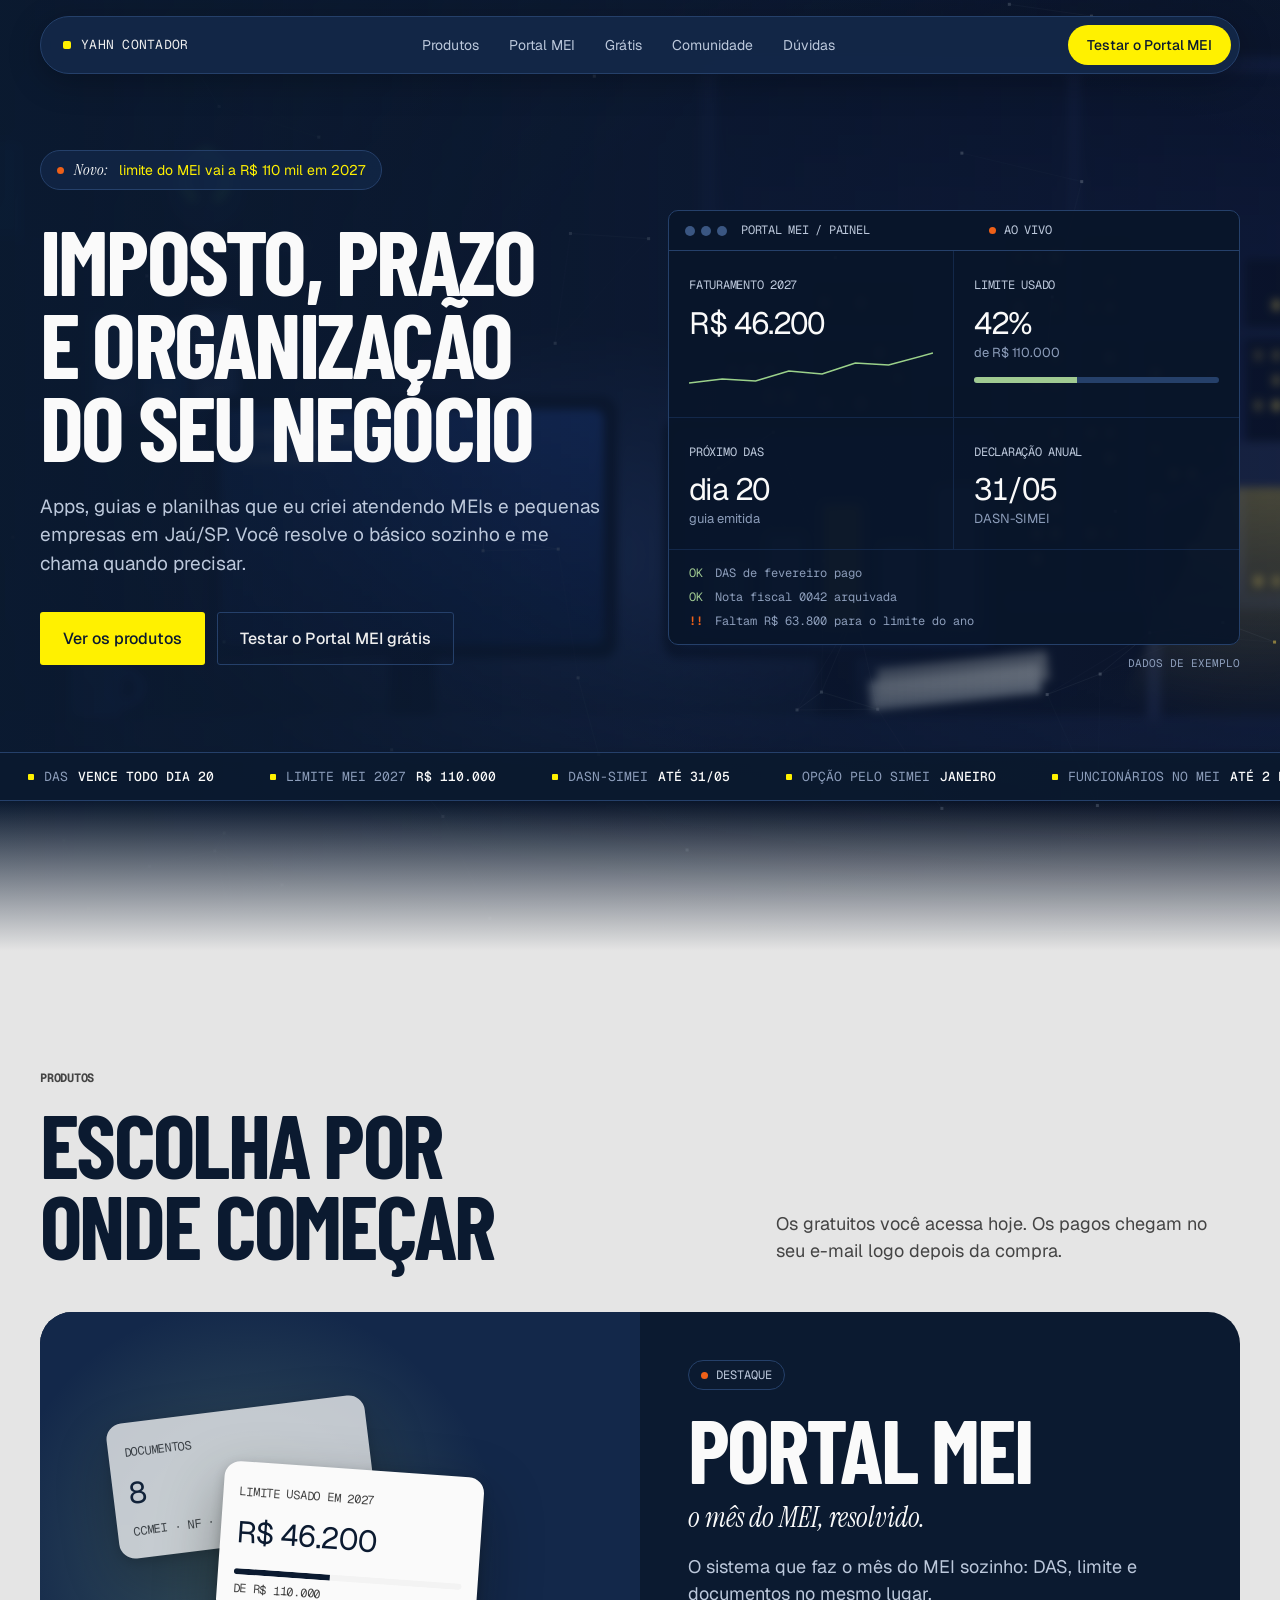
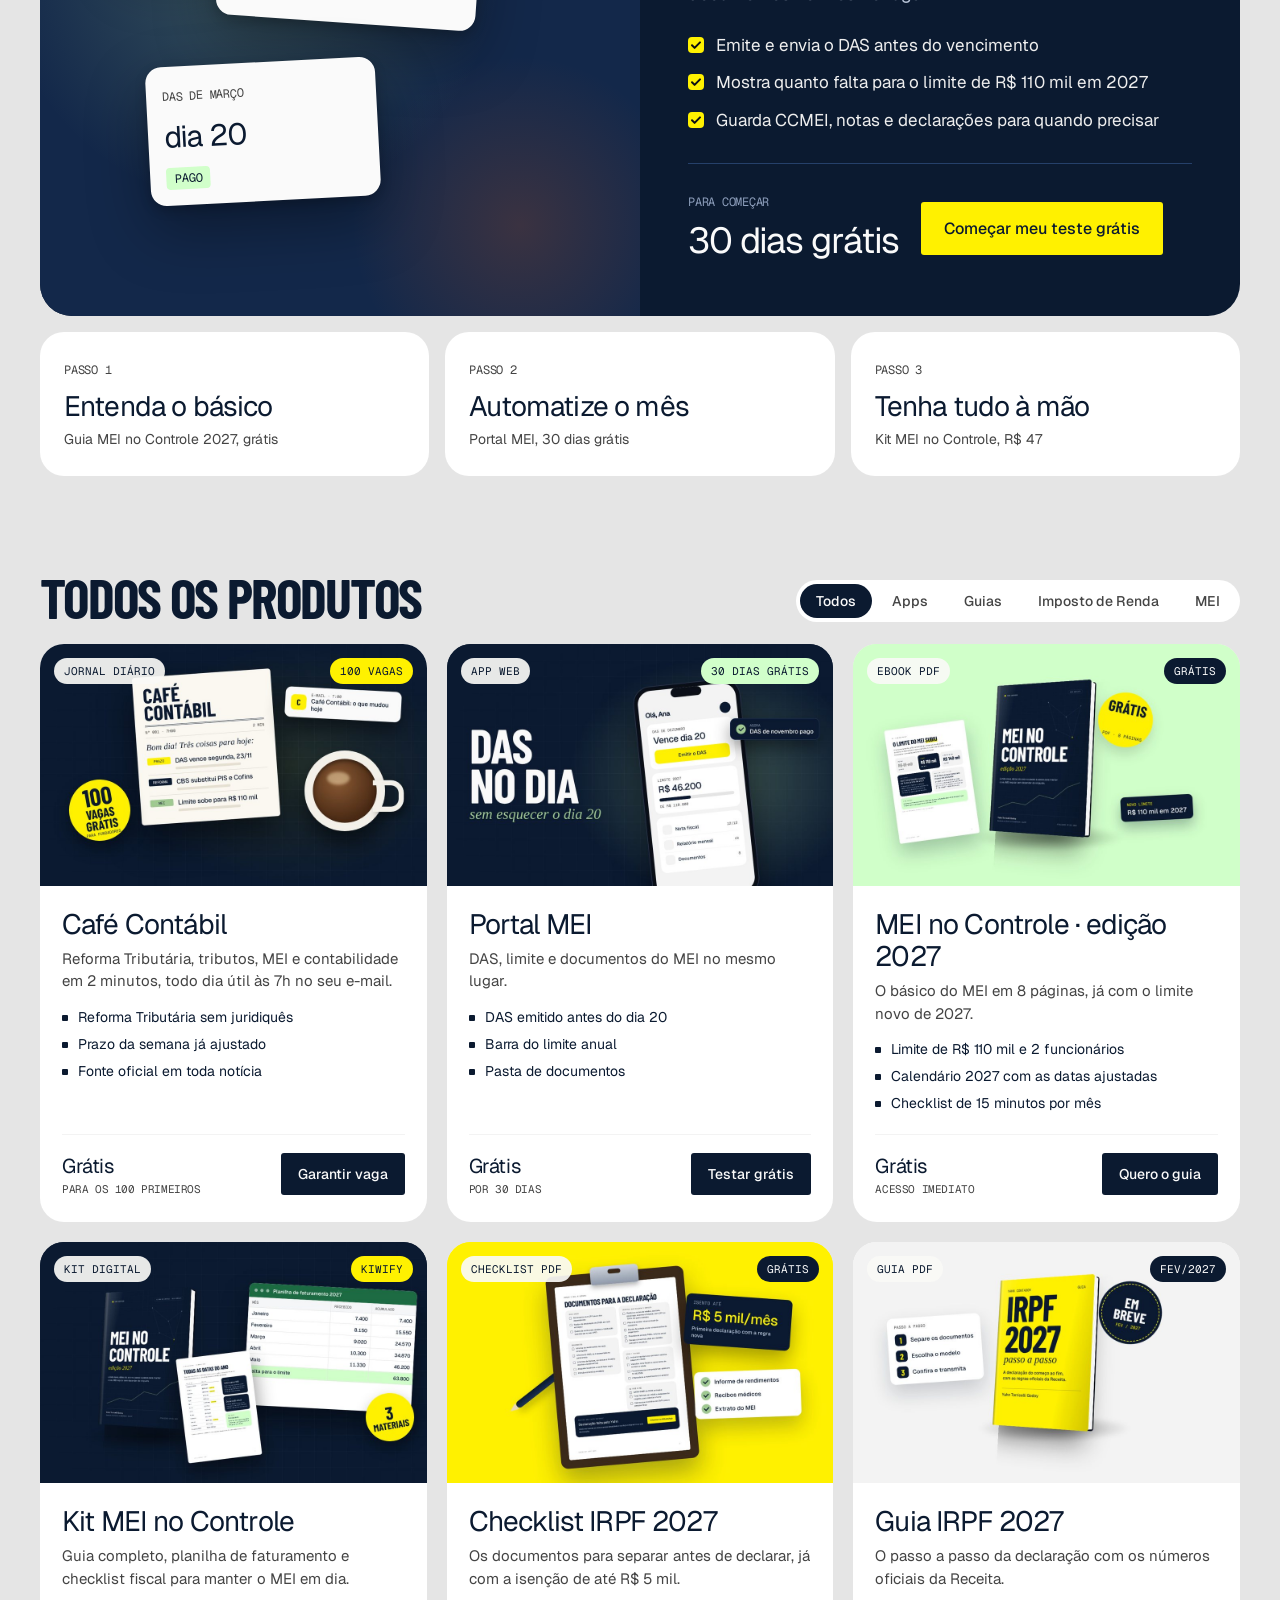
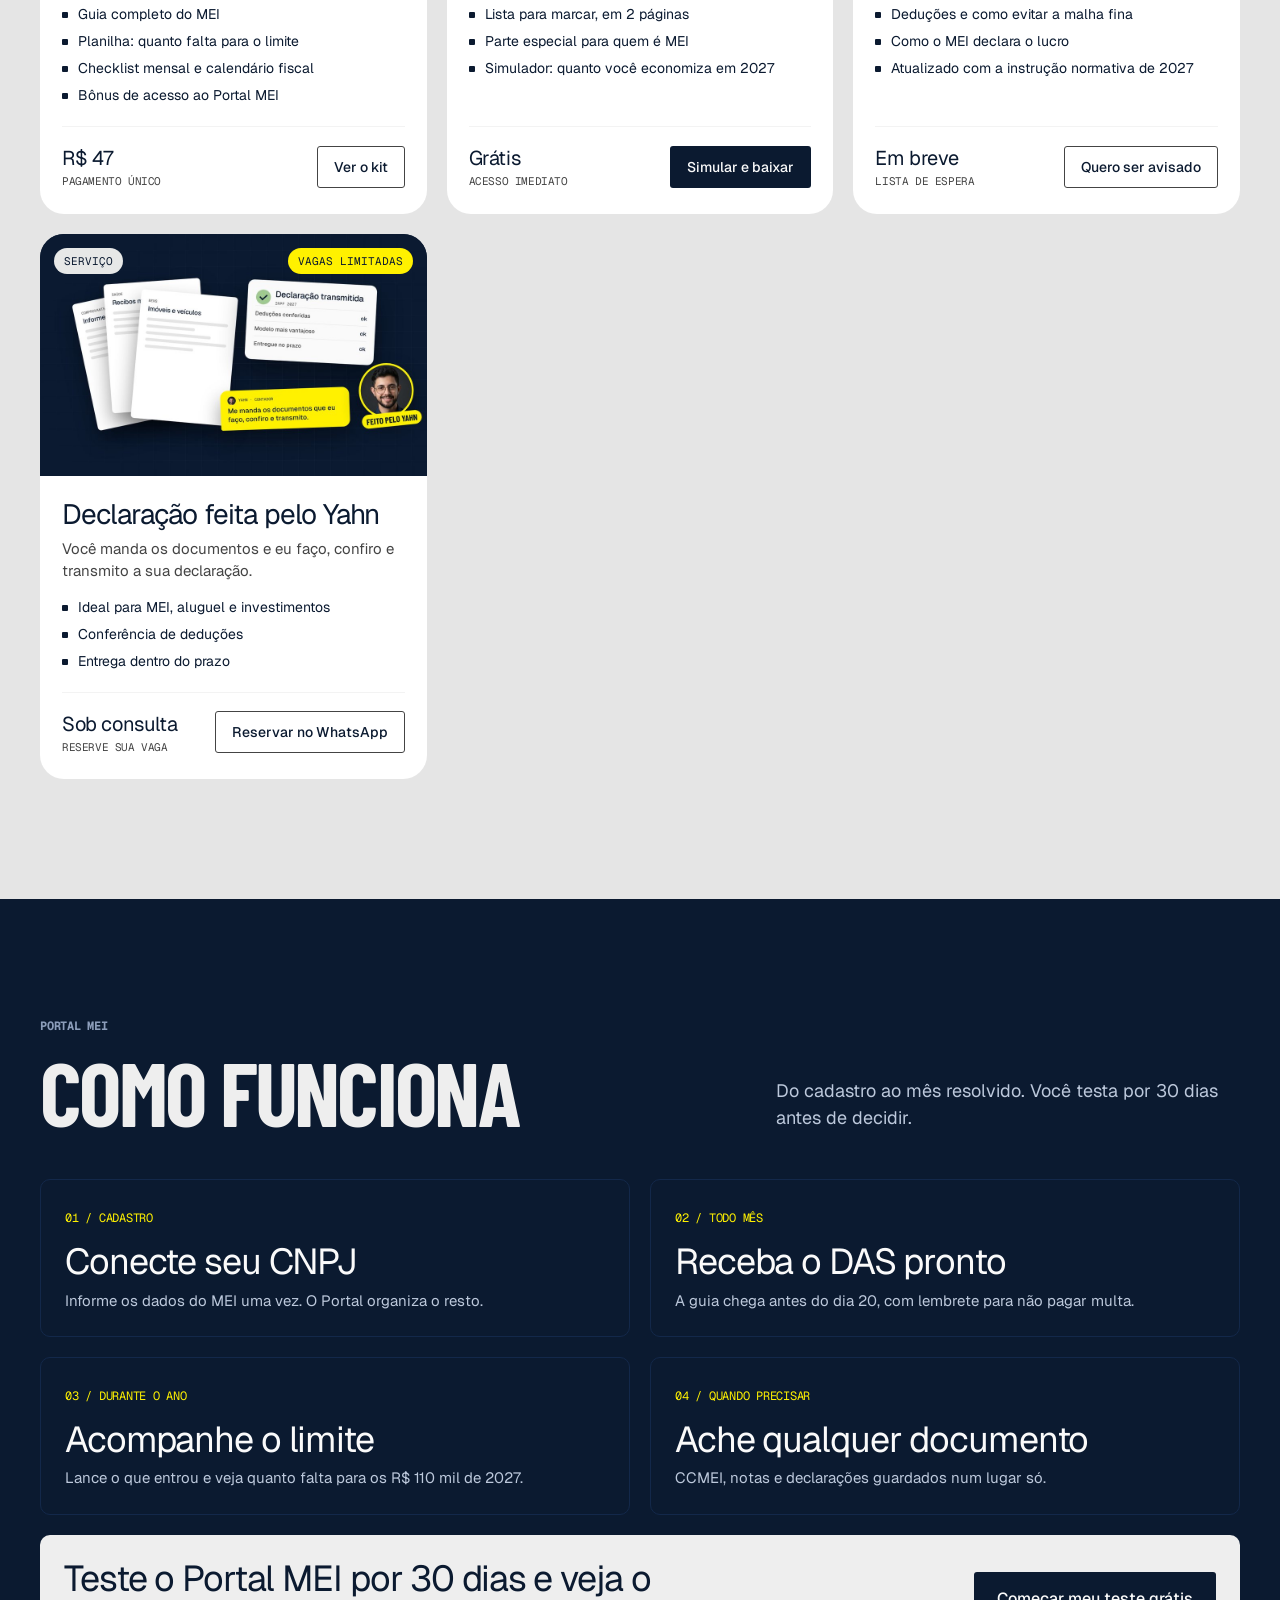
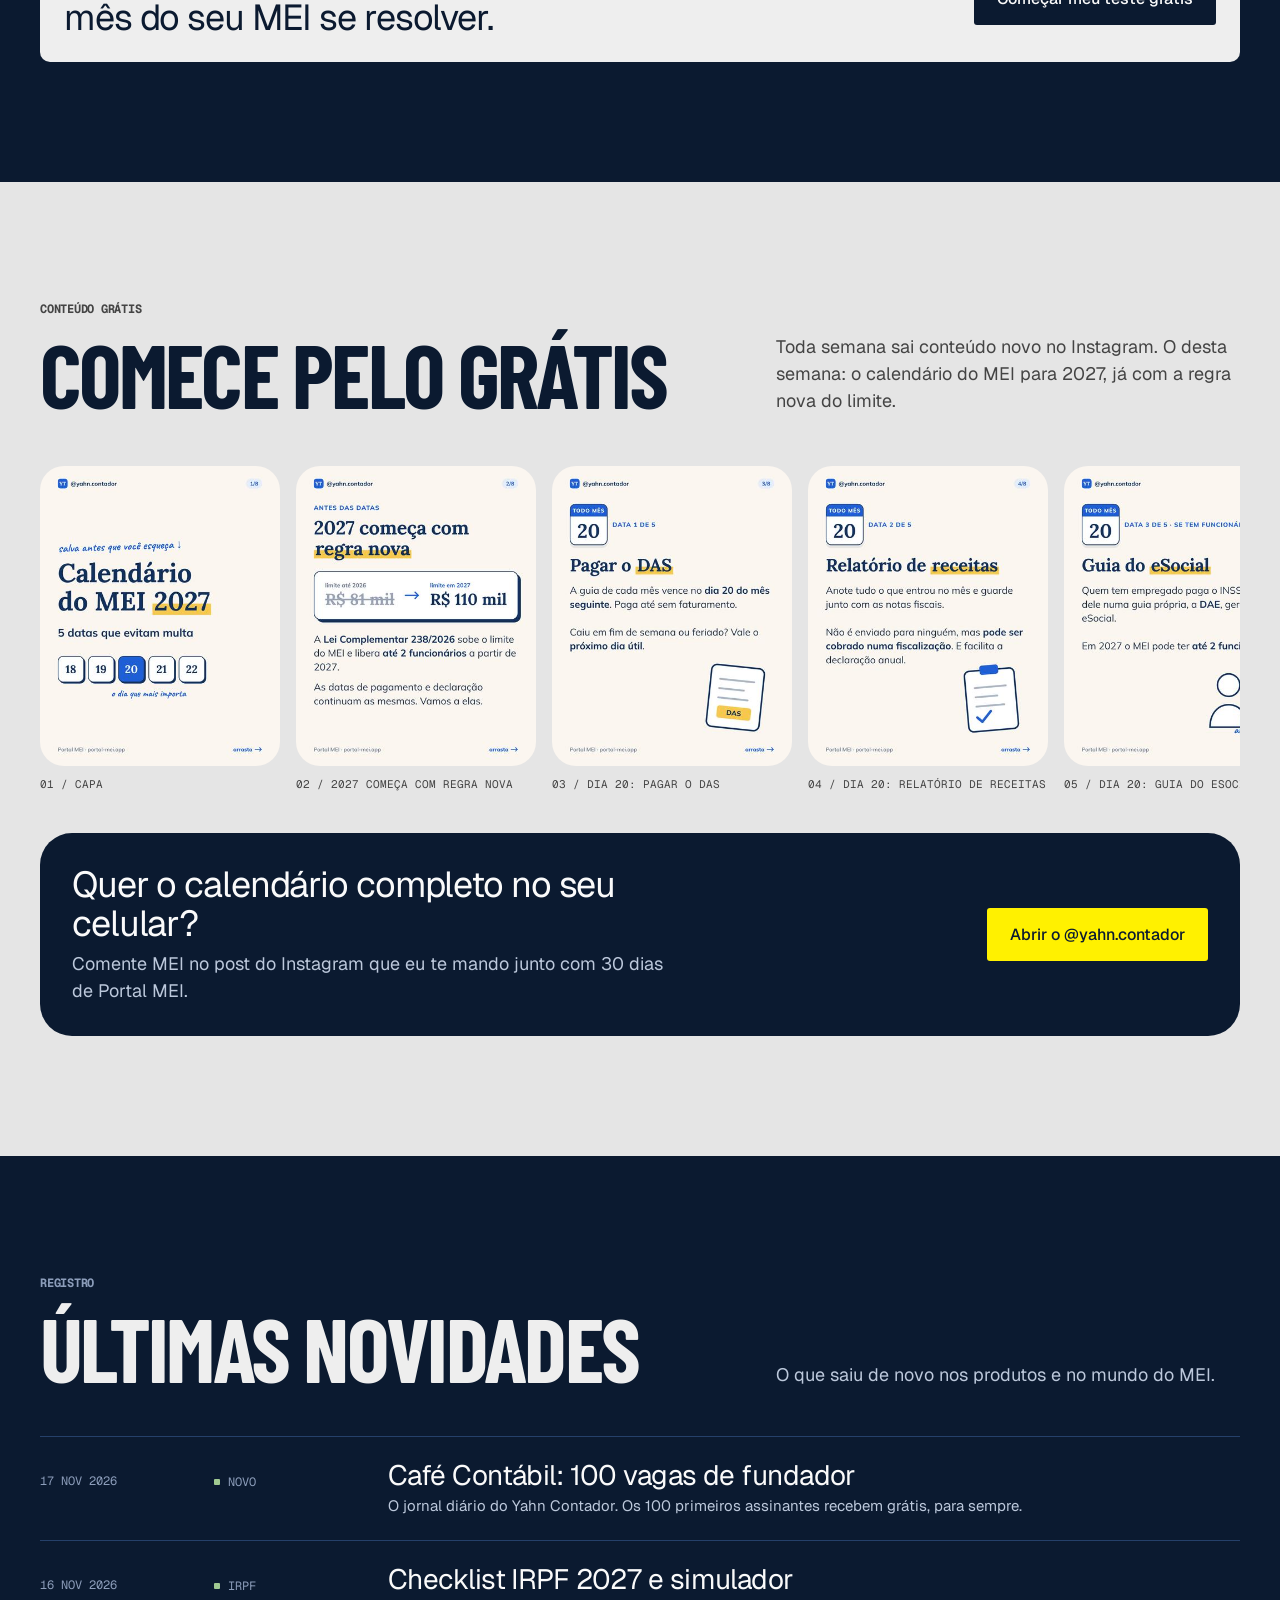
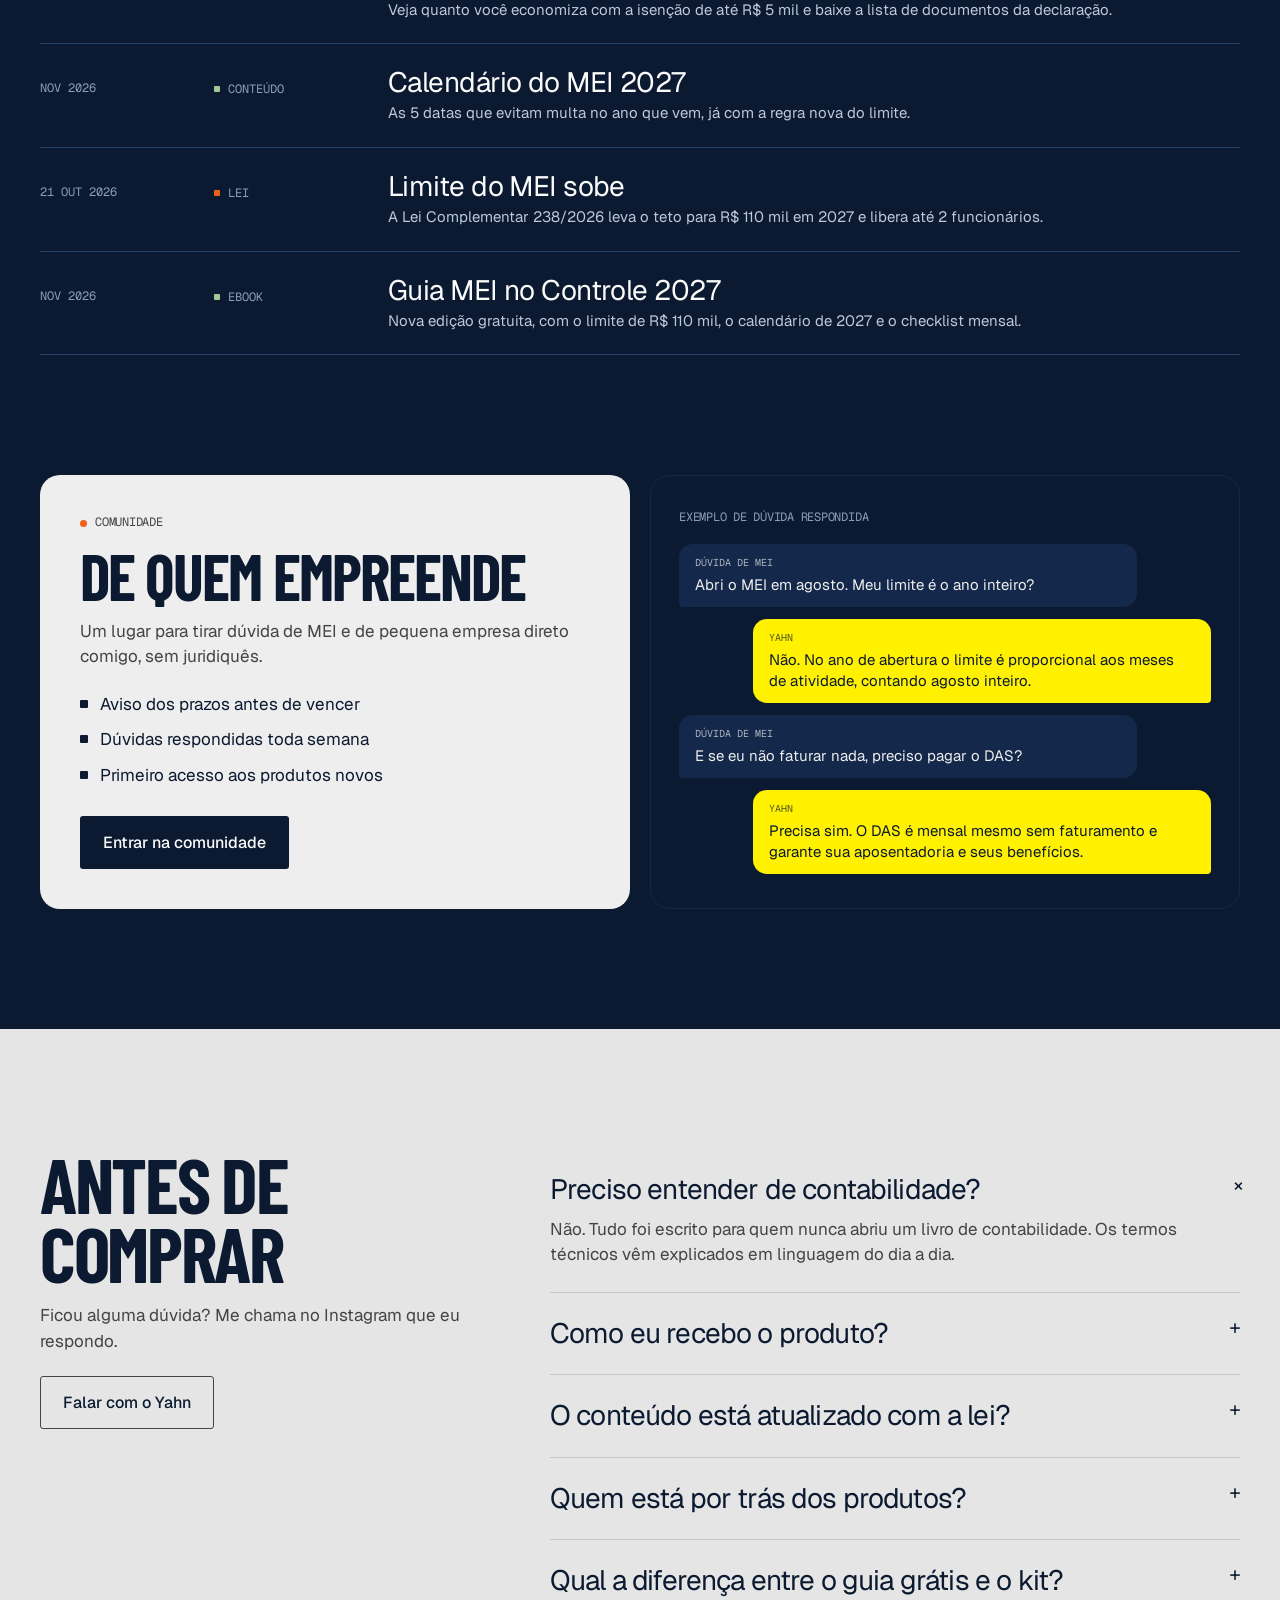
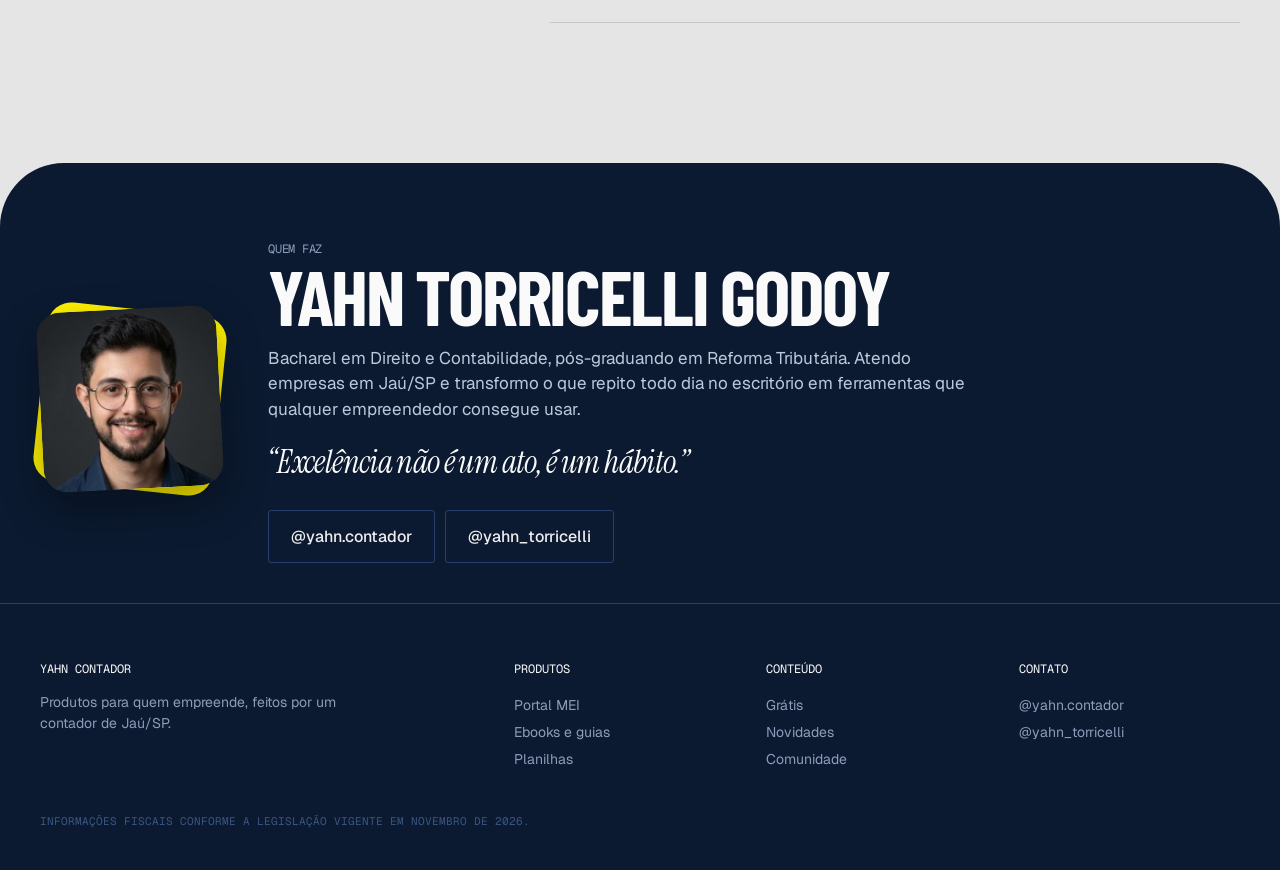
==== commit c0c4af9f: "Amplia o Café Contábil para Reforma Tributária, tributos e contabilidade Co-Authored-By: Claude Opus" ====
--- a/index.html
+++ b/index.html
@@ -693,7 +693,7 @@
 const reduce = matchMedia("(prefers-reduced-motion: reduce)").matches;
 
 const PRODUCTS = [
-  {tags:["mei","ir"], img:"img/cafe-contabil.jpg", fmt:"Jornal diário", st:["free","100 vagas"], name:"Café Contábil", desc:"O que mudou nos impostos do seu negócio, em 2 minutos, todo dia útil às 7h no seu e-mail.", items:["Até 3 notícias com fonte oficial","Prazo da semana já ajustado","Dica de 1 minuto"], price:"Grátis", note:"para os 100 primeiros", link:LINKS.cafe, cta:"Garantir vaga", cover:"cafe", main:true},
+  {tags:["mei","ir"], img:"img/cafe-contabil.jpg", fmt:"Jornal diário", st:["free","100 vagas"], name:"Café Contábil", desc:"Reforma Tributária, tributos, MEI e contabilidade em 2 minutos, todo dia útil às 7h no seu e-mail.", items:["Reforma Tributária sem juridiquês","Prazo da semana já ajustado","Fonte oficial em toda notícia"], price:"Grátis", note:"para os 100 primeiros", link:LINKS.cafe, cta:"Garantir vaga", cover:"cafe", main:true},
   {tags:["apps","mei"], img:"img/portal-mei.jpg", fmt:"App web", st:["free","30 dias grátis"], name:"Portal MEI", desc:"DAS, limite e documentos do MEI no mesmo lugar.", items:["DAS emitido antes do dia 20","Barra do limite anual","Pasta de documentos"], price:"Grátis", note:"por 30 dias", link:LINKS.portal, cta:"Testar grátis", cover:"portal", main:true},
   {tags:["guias","mei"], img:"img/mei-no-controle-gratis.jpg", fmt:"Ebook PDF", st:["free","Grátis"], name:"MEI no Controle · edição 2027", desc:"O básico do MEI em 8 páginas, já com o limite novo de 2027.", items:["Limite de R$ 110 mil e 2 funcionários","Calendário 2027 com as datas ajustadas","Checklist de 15 minutos por mês"], price:"Grátis", note:"acesso imediato", link:LINKS.guiaGratis, cta:"Quero o guia", cover:"mei", main:true},
   {tags:["guias","mei"], img:"img/kit-mei-no-controle.jpg", fmt:"Kit digital", st:["paid","Kiwify"], name:"Kit MEI no Controle", desc:"Guia completo, planilha de faturamento e checklist fiscal para manter o MEI em dia.", items:["Guia completo do MEI","Planilha: quanto falta para o limite","Checklist mensal e calendário fiscal","Bônus de acesso ao Portal MEI"], price:"R$ 47", note:"pagamento único", link:LINKS.kitMEI, cta:"Ver o kit", cover:"kit"},
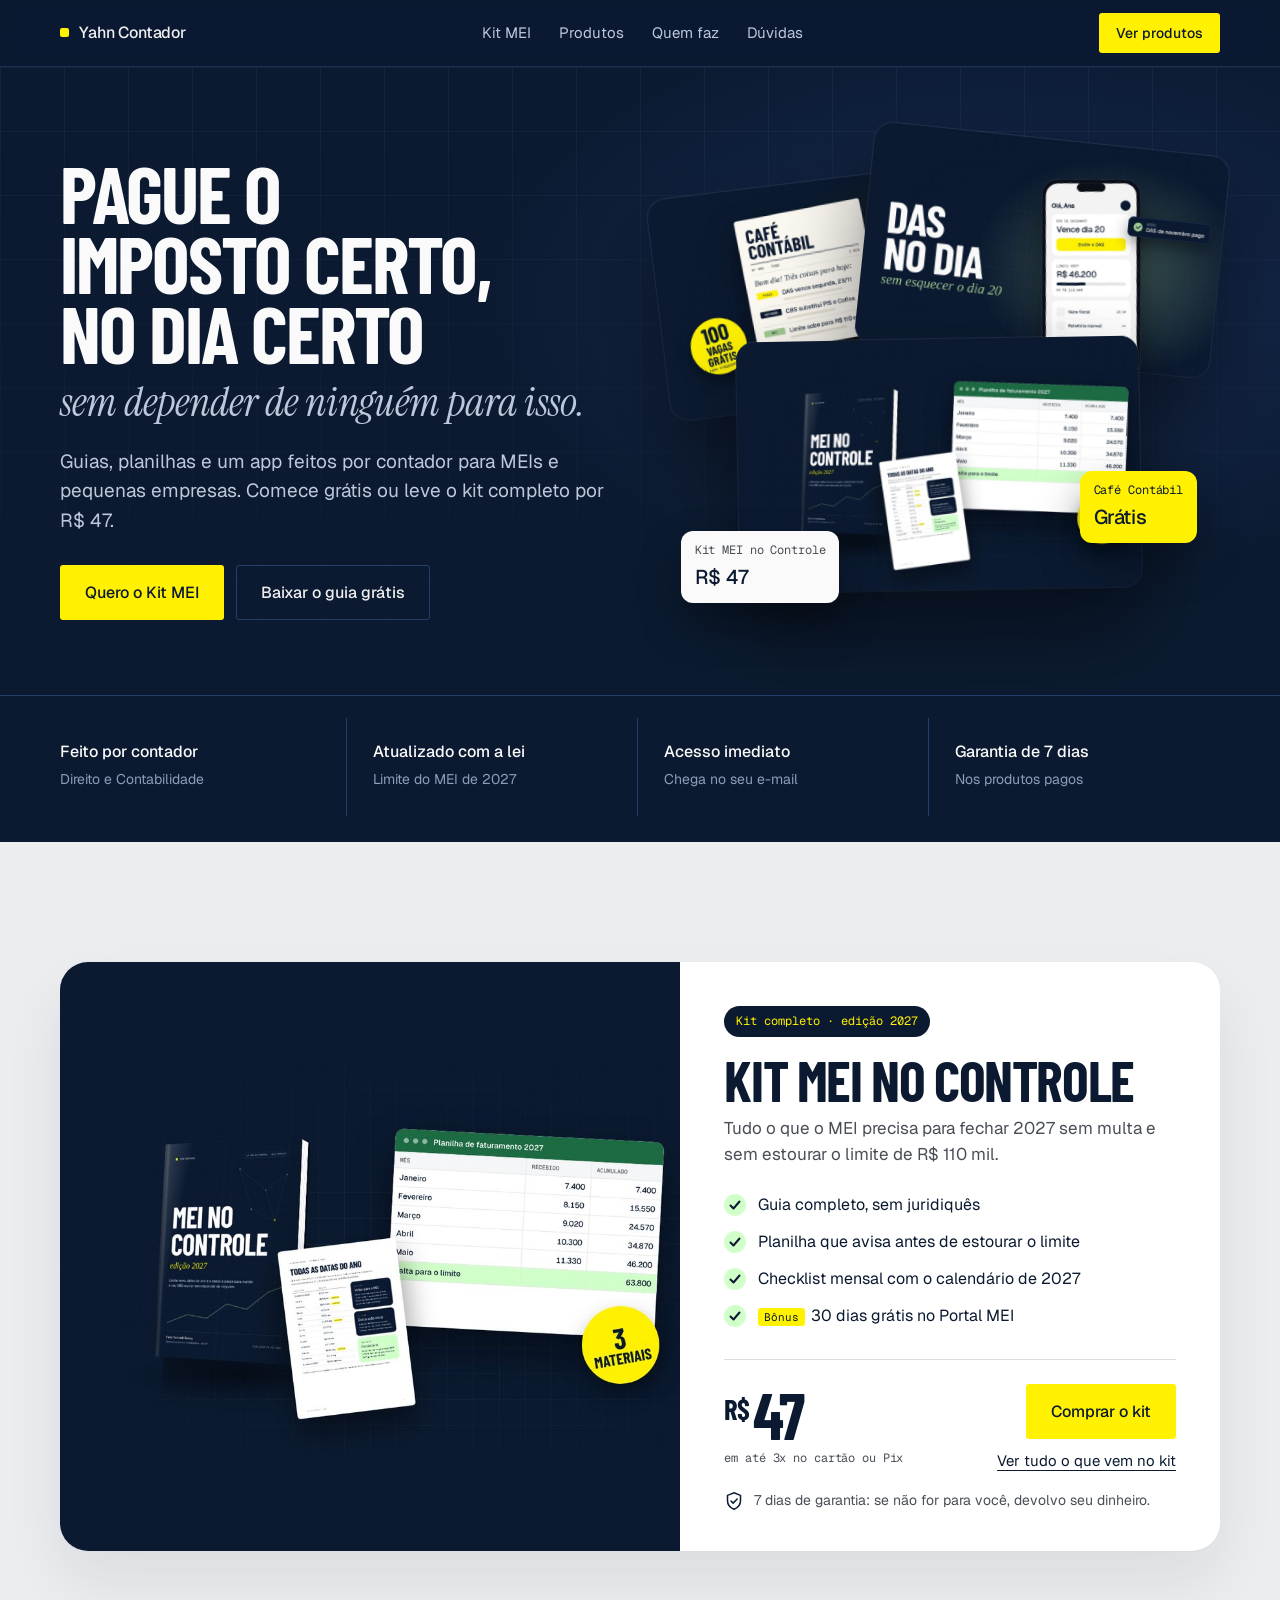
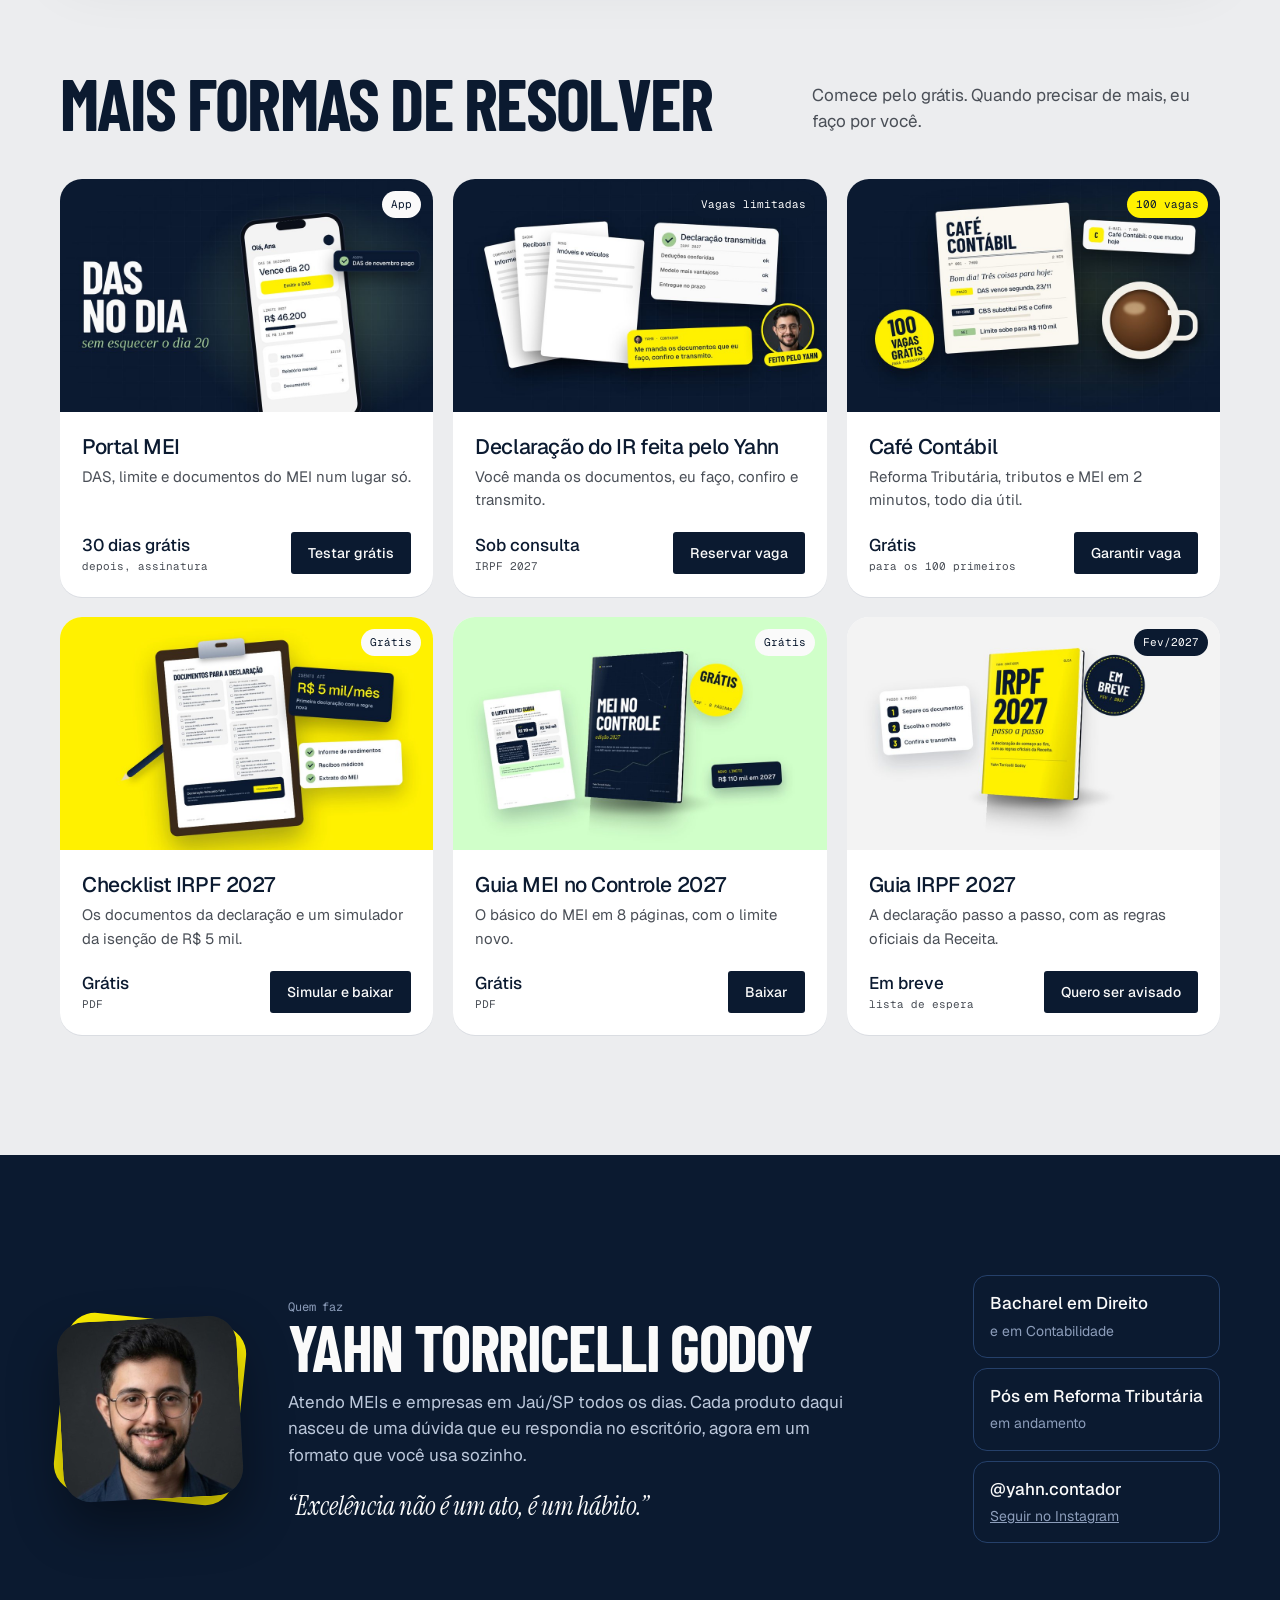
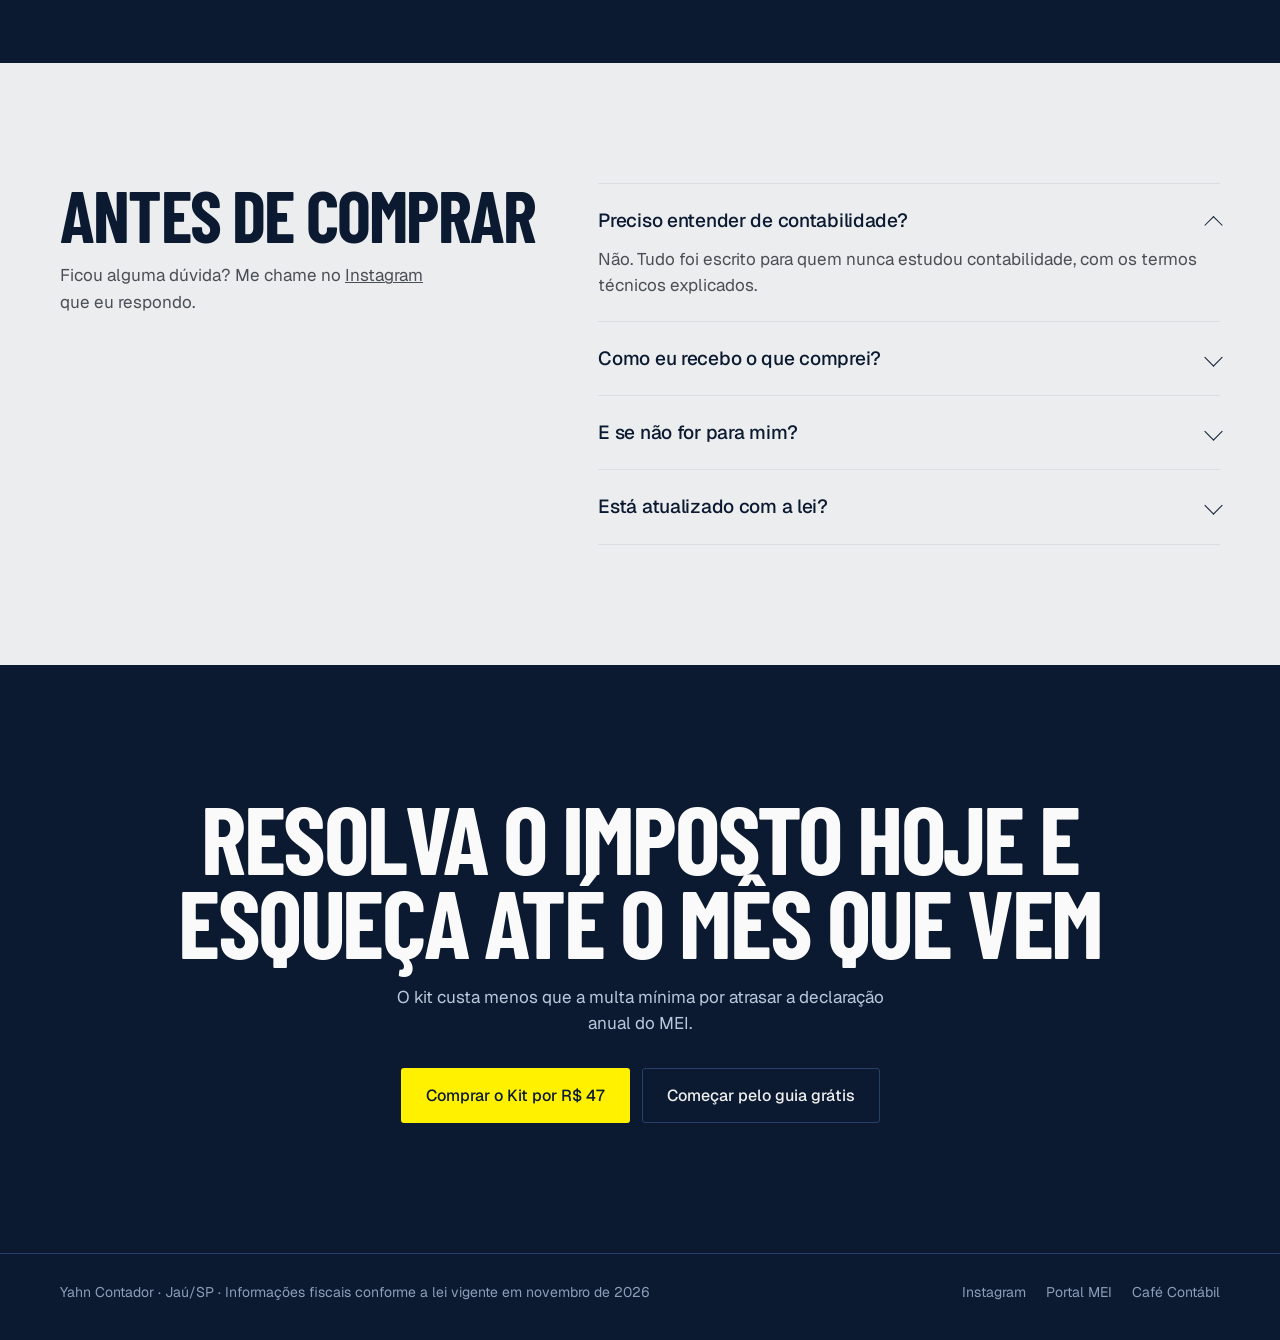
==== commit 8c6d2a37: "Refaz a plataforma como página de vendas enxuta Topo com a oferta, Kit MEI em destaque, vitrine de 6" ====
--- a/index.html
+++ b/index.html
@@ -3,774 +3,356 @@
 <head>
 <meta charset="utf-8">
 <meta name="viewport" content="width=device-width, initial-scale=1">
-<title>Yahn Contador Produtos</title>
+<title>Yahn Contador · guias, planilhas e app para pagar o imposto certo</title>
+<meta name="description" content="Guias, planilhas e um app feitos por contador para MEIs e pequenas empresas. Comece grátis ou leve o Kit MEI no Controle 2027 por R$ 47.">
+<meta name="theme-color" content="#0B1A30">
 <link rel="preconnect" href="https://fonts.googleapis.com">
 <link rel="preconnect" href="https://fonts.gstatic.com" crossorigin>
 <link href="https://fonts.googleapis.com/css2?family=Barlow+Condensed:wght@700&family=Geist:wght@400;500&family=Geist+Mono:wght@400&family=Instrument+Serif:ital@0;1&display=swap" rel="stylesheet">
 <style>
 :root{
-  /* Tokens: Factory (superfície escura), Dayos (faixas claras e display condensado), Tomorro (pílulas, serifa de acento, telas inclinadas). */
-  /* Layout: herói escuro com painel → vitrine clara → como funciona (escuro) → grátis (claro) → registro (escuro) → arco final. */
-  --canvas:#0B1A30;      /* azul-marinho profundo */
-  --lift:#13284A;        /* marinho elevado */
-  --stroke:#25406A;      /* linha marinho */
-  --graphite:#3A5682;    /* marinho médio */
-  --muted:#8C9DBA;       /* texto apagado */
-  --stone:#BCC8DB;       /* texto secundário */
-  --bone:#eeeeee;        /* Factory bone */
-  --chalk:#fafafa;       /* Factory chalk */
-  --light:#e5e5e5;       /* Dayos warm canvas */
-  --card:#ffffff;        /* Dayos paper white */
-  --mist:#f3f3f3;        /* Dayos mist gray */
-  --ash:#c6c6c6;         /* Dayos ash */
-  --slate:#444444;       /* Dayos slate */
-  --mint:#d1ffca;        /* Dayos mint chip */
-  --act:#fff100;         /* Dayos voltage yellow: única cor de ação */
-  --orange:#ee6018;      /* Factory signal orange: status ao vivo */
-  --green:#a0ca92;       /* Factory metric green: dado positivo */
-  --blue:#a0ca92;
+  --canvas:#0B1A30; --deep:#081426; --lift:#13284A; --stroke:#25406A; --muted:#8C9DBA; --stone:#BCC8DB;
+  --bone:#EEEEEE; --chalk:#FAFAFA; --light:#ECEDEF; --card:#FFFFFF; --mist:#F3F3F3; --slate:#4A4F57; --line:#DADDE2;
+  --act:#FFF100; --mint:#D1FFCA; --green:#A0CA92;
   --display:"Barlow Condensed","Arial Narrow",Impact,sans-serif;
   --body:"Geist",Inter,system-ui,-apple-system,"Segoe UI",sans-serif;
-  --mono:"Geist Mono","IBM Plex Mono",ui-monospace,Menlo,monospace;
-  --serif:"Instrument Serif",Georgia,"Times New Roman",serif;
-  --ease:cubic-bezier(.4,0,.2,1);
-  --r-btn:3px; --r-card:10px; --r-panel:20px; --r-light:24px; --r-arc:64px;
-  color-scheme:dark;
+  --mono:"Geist Mono",ui-monospace,Menlo,monospace;
+  --serif:"Instrument Serif",Georgia,serif;
+  --ease:cubic-bezier(.2,.7,.2,1);
 }
 *{box-sizing:border-box;margin:0;padding:0}
 html{scroll-behavior:smooth}
-body{background:var(--canvas);color:var(--bone);font-family:var(--body);font-size:17px;line-height:1.5;-webkit-font-smoothing:antialiased}
+body{background:var(--canvas);color:var(--bone);font-family:var(--body);font-size:17px;line-height:1.55;-webkit-font-smoothing:antialiased}
 a{color:inherit}
 img{max-width:100%;display:block}
 :focus-visible{outline:2px solid var(--act);outline-offset:3px;border-radius:4px}
-.wrap{width:min(1200px,100% - 40px);margin-inline:auto}
-section{scroll-margin-top:84px}
-.disp{font-family:var(--display);font-weight:700;text-transform:uppercase;line-height:.9;letter-spacing:-.03em;text-wrap:balance}
-.mono{font-family:var(--mono);font-size:12px;line-height:1.3;letter-spacing:-.02em;text-transform:uppercase}
-.serif{font-family:var(--serif);font-style:italic;font-weight:400;text-transform:none;letter-spacing:0}
-.btn{display:inline-flex;align-items:center;gap:10px;font:500 16px var(--body);text-decoration:none;padding:15px 22px;border-radius:var(--r-btn);border:1px solid transparent;cursor:pointer;transition:background .18s var(--ease),border-color .18s var(--ease),color .18s var(--ease)}
+.wrap{width:min(1160px,100% - 48px);margin-inline:auto}
+.disp{font-family:var(--display);font-weight:700;text-transform:uppercase;line-height:.88;letter-spacing:-.025em;text-wrap:balance}
+.serif{font-family:var(--serif);font-style:italic;font-weight:400}
+.label{font-family:var(--mono);font-size:12px;letter-spacing:-.01em;color:var(--muted)}
+.btn{display:inline-flex;align-items:center;justify-content:center;gap:10px;font:500 16px var(--body);text-decoration:none;padding:16px 24px;border-radius:3px;border:1px solid transparent;cursor:pointer;transition:background .2s var(--ease),border-color .2s var(--ease),color .2s var(--ease)}
 .btn-act{background:var(--act);color:var(--canvas)}
 .btn-act:hover{background:#fff766}
 .btn-line{border-color:var(--stroke);color:var(--bone)}
 .btn-line:hover{border-color:var(--bone)}
 .btn-dark{background:var(--canvas);color:var(--chalk)}
 .btn-dark:hover{background:var(--lift)}
-.light .btn-line{border-color:var(--slate);color:var(--canvas)}
-.light .btn-line:hover{border-color:var(--canvas)}
-.pulse{width:7px;height:7px;border-radius:50%;background:var(--orange);display:inline-block;box-shadow:0 0 0 0 rgba(238,96,24,.6);animation:pulse 2s infinite}
-@keyframes pulse{70%{box-shadow:0 0 0 8px rgba(238,96,24,0)}100%{box-shadow:0 0 0 0 rgba(238,96,24,0)}}
-
-/* nav em pílula */
-.navbar{position:fixed;top:16px;left:0;right:0;z-index:30}
-.pill{display:flex;align-items:center;justify-content:space-between;gap:16px;background:rgba(19,40,74,.9);box-shadow:0 8px 32px rgba(0,0,0,.25);backdrop-filter:blur(12px);border:1px solid var(--stroke);border-radius:999px;padding:8px 8px 8px 22px}
-.word{display:flex;align-items:center;gap:10px;text-decoration:none;font-family:var(--mono);font-size:13px;letter-spacing:.02em;text-transform:uppercase}
-.word i{width:8px;height:8px;background:var(--act);border-radius:2px}
-.pill nav{display:flex;gap:2px}
-.pill nav a{text-decoration:none;font-size:14px;color:var(--stone);padding:8px 14px;border-radius:999px;transition:color .18s var(--ease)}
-.pill nav a:hover{color:var(--chalk)}
-.pill .btn{padding:10px 18px;border-radius:999px;font-size:14px}
-@media (max-width:860px){.pill nav{display:none}}
+.link{font-size:15px;color:inherit;text-underline-offset:4px;text-decoration-thickness:1px}
+
+/* topo */
+.nav{position:sticky;top:0;z-index:40;background:rgba(11,26,48,.82);backdrop-filter:saturate(1.4) blur(14px);border-bottom:1px solid rgba(37,64,106,.6)}
+.nav .wrap{display:flex;align-items:center;justify-content:space-between;height:66px;gap:20px}
+.brand{display:flex;align-items:center;gap:10px;text-decoration:none;font-weight:500;font-size:16px;letter-spacing:-.01em}
+.brand i{width:9px;height:9px;border-radius:2px;background:var(--act)}
+.nav nav{display:flex;gap:28px;font-size:15px;color:var(--stone)}
+.nav nav a{text-decoration:none}
+.nav nav a:hover{color:var(--chalk)}
+.nav .btn{padding:10px 16px;font-size:14px}
 
 /* herói */
-.hero{position:relative;overflow:hidden;padding:150px 0 220px;min-height:min(900px,100svh)}
-.scene{position:absolute;inset:0}
-.office{position:absolute;inset:-4%;width:108%;height:108%;filter:blur(4px) saturate(.8) brightness(.8);animation:pan 28s ease-in-out infinite alternate}
-@keyframes pan{from{transform:scale(1.02)}to{transform:scale(1.1) translateX(-2.5%)}}
-.chartline{stroke-dasharray:420;stroke-dashoffset:420;animation:draw 5s ease-in-out infinite}
-@keyframes draw{0%{stroke-dashoffset:420}45%,80%{stroke-dashoffset:0}100%{stroke-dashoffset:-420}}
-.bars rect{transform-box:fill-box;transform-origin:bottom;animation:grow 3.6s ease-in-out infinite alternate}
-.bars rect:nth-child(2){animation-delay:.4s}.bars rect:nth-child(3){animation-delay:.8s}.bars rect:nth-child(4){animation-delay:1.2s}.bars rect:nth-child(5){animation-delay:1.6s}
-@keyframes grow{from{transform:scaleY(.45)}to{transform:scaleY(1)}}
-.floor{position:absolute;left:-20%;right:-20%;bottom:-8%;height:60%;background-image:linear-gradient(rgba(185,192,204,.16) 1px,transparent 1px),linear-gradient(90deg,rgba(185,192,204,.16) 1px,transparent 1px);background-size:72px 72px;transform:perspective(600px) rotateX(68deg);transform-origin:bottom;-webkit-mask-image:linear-gradient(transparent,#000 40%,#000 70%,transparent);mask-image:linear-gradient(transparent,#000 40%,#000 70%,transparent);animation:floor 4s linear infinite}
-@keyframes floor{to{background-position:0 72px}}
-#net{position:absolute;inset:0;width:100%;height:100%}
-.shade{position:absolute;inset:0;background:linear-gradient(90deg,rgba(11,26,48,.95) 0%,rgba(11,26,48,.72) 45%,rgba(11,26,48,.4) 100%),radial-gradient(90% 80% at 75% 40%,transparent 40%,rgba(11,26,48,.75))}
-.fade{position:absolute;left:0;right:0;bottom:0;height:150px;background:linear-gradient(180deg,rgba(229,229,229,0),var(--light));z-index:2;pointer-events:none}
-.hero-in{position:relative;z-index:3;display:grid;grid-template-columns:1fr 1fr;gap:56px;align-items:center}
-.announce{display:inline-flex;align-items:center;gap:10px;border:1px solid var(--stroke);background:rgba(19,40,74,.7);border-radius:999px;padding:7px 16px;font-size:14px;color:var(--stone);text-decoration:none;margin-bottom:28px;transition:border-color .18s var(--ease)}
-.announce:hover{border-color:var(--stone)}
-.announce b{color:var(--act);font-weight:400}
-.announce em{font-family:var(--serif);font-style:italic;font-size:16px;color:var(--chalk)}
-.hero h1{font-size:clamp(52px,7.2vw,108px);color:var(--chalk)}
-.hero .lead{font-size:19px;color:var(--stone);max-width:30em;margin:26px 0 34px}
-.cta-row{display:flex;flex-wrap:wrap;gap:12px}
-.quote{margin-top:36px;font-family:var(--mono);font-size:13px;color:var(--muted);min-height:20px}
-.quote span{font-family:var(--serif);font-style:italic;font-size:20px;color:var(--chalk);letter-spacing:0;transition:opacity .45s var(--ease)}
-@media (max-width:980px){.hero-in{grid-template-columns:1fr}.hero{padding-top:120px}}
-
-/* painel estilo Factory */
-.frame{background:rgba(9,22,42,.94);border:1px solid var(--stroke);border-radius:var(--r-card);overflow:hidden;animation:frameIn .9s var(--ease) both .2s}
-@keyframes frameIn{from{opacity:0;transform:translateY(18px)}to{opacity:1;transform:none}}
-.frame-top{display:flex;align-items:center;gap:14px;padding:12px 16px;border-bottom:1px solid var(--stroke)}
-.lights{display:flex;gap:6px}.lights i{width:10px;height:10px;border-radius:50%;background:var(--graphite)}
-.frame-top .mono{color:var(--stone);flex:1}
-.frame-top .live{display:flex;align-items:center;gap:8px;color:var(--stone)}
-.tiles{display:grid;grid-template-columns:1fr 1fr}
-.tile{padding:20px;border-right:1px solid var(--lift);border-bottom:1px solid var(--lift)}
-.tile:nth-child(2n){border-right:0}
-.tile .mono{color:var(--stone)}
-.tile .v{font-size:clamp(26px,2.4vw,36px);white-space:nowrap;font-weight:400;letter-spacing:-.031em;color:var(--chalk);margin-top:10px;line-height:1.05;font-variant-numeric:tabular-nums}
-.tile .sub{font-size:13px;color:var(--muted);margin-top:4px}
-.spark{width:100%;height:40px;margin-top:10px}
-.sparkline{stroke-dasharray:320;stroke-dashoffset:320;animation:draw2 3s var(--ease) forwards .8s}
-@keyframes draw2{to{stroke-dashoffset:0}}
-.bar{height:6px;background:var(--stroke);border-radius:3px;margin-top:14px;overflow:hidden}
-.bar b{display:block;height:100%;width:42%;background:var(--green);animation:barfill 1.6s var(--ease) both .8s}
-@keyframes barfill{from{width:0}}
-.log{padding:14px 20px;font-family:var(--mono);font-size:12px;color:var(--muted);display:grid;gap:6px}
-.log span{display:flex;gap:12px}
-.log em{font-style:normal;color:var(--green)}
-.log .o{color:var(--orange)}
-.frame-note{font-family:var(--mono);font-size:11px;color:var(--muted);text-align:right;margin-top:10px;text-transform:uppercase}
-
-/* letreiro */
-.ticker{position:absolute;left:0;right:0;bottom:150px;z-index:3;border-top:1px solid var(--stroke);border-bottom:1px solid var(--stroke);background:rgba(11,26,48,.85);overflow:hidden}
-.track{display:flex;width:max-content;animation:tick 40s linear infinite}
-.track span{display:flex;align-items:center;gap:10px;padding:14px 28px;font-family:var(--mono);font-size:13px;text-transform:uppercase;white-space:nowrap;color:var(--muted)}
-.track b{color:var(--chalk);font-weight:500}
-.track i{width:6px;height:6px;background:var(--act);border-radius:1px}
-@keyframes tick{to{transform:translateX(-50%)}}
+.hero{position:relative;padding:72px 0 0;overflow:hidden}
+.hero::before{content:"";position:absolute;inset:0;pointer-events:none;background:radial-gradient(60% 55% at 78% 30%,rgba(79,123,255,.16),transparent 70%)}
+.hero::after{content:"";position:absolute;inset:0;pointer-events:none;background-image:linear-gradient(rgba(140,157,186,.07) 1px,transparent 1px),linear-gradient(90deg,rgba(140,157,186,.07) 1px,transparent 1px);background-size:64px 64px;-webkit-mask-image:linear-gradient(#000,transparent 85%);mask-image:linear-gradient(#000,transparent 85%)}
+.hero>.wrap{position:relative;z-index:1}
+.hero-grid{display:grid;grid-template-columns:1fr 1.05fr;gap:40px;align-items:center}
+.hero h1{font-size:clamp(54px,6.2vw,96px);color:var(--chalk)}
+.hero h1 .serif{display:block;text-transform:none;font-size:.52em;letter-spacing:0;line-height:1.05;color:var(--stone);margin-top:14px}
+.hero .lead{font-size:19px;color:var(--stone);max-width:30em;margin:22px 0 30px}
+.hero .ctas{display:flex;gap:12px;flex-wrap:wrap;align-items:center}
+
+/* pilha de produtos */
+.fan{position:relative;height:500px;perspective:1600px}
+.fan .c{position:absolute;width:62%;border-radius:18px;overflow:hidden;background:var(--lift);box-shadow:0 1px 0 rgba(255,255,255,.08) inset,0 40px 80px rgba(0,0,0,.45),0 0 0 1px rgba(255,255,255,.08);transition:transform .6s var(--ease)}
+.fan .c img{width:100%;aspect-ratio:16/10;object-fit:cover}
+.fan .c1{left:2%;top:40px;transform:rotate(-7deg)}
+.fan .c2{right:0;top:0;transform:rotate(6deg)}
+.fan .c3{left:16%;top:200px;width:70%;transform:rotate(-1deg);z-index:2}
+.fan:hover .c1{transform:rotate(-9deg) translate(-10px,-6px)}
+.fan:hover .c2{transform:rotate(8deg) translate(10px,-8px)}
+.tagp{position:absolute;z-index:3;background:var(--chalk);color:var(--canvas);border-radius:12px;padding:10px 14px;box-shadow:0 20px 40px rgba(0,0,0,.35);display:flex;flex-direction:column;gap:2px}
+.tagp .label{color:var(--slate)}
+.tagp b{font-weight:500;font-size:20px;letter-spacing:-.02em}
+.tagp.t1{left:6%;bottom:36px}
+.tagp.t2{right:4%;bottom:96px;background:var(--act)}
+.tagp.t2 .label{color:var(--canvas)}
+
+.proof{position:relative;z-index:1;margin-top:56px;border-top:1px solid var(--stroke)}
+.proof .wrap{display:grid;grid-template-columns:repeat(4,1fr)}
+.proof div{padding:22px 0 26px;display:flex;flex-direction:column;gap:4px;border-right:1px solid var(--stroke);padding-left:22px}
+.proof div:first-child{padding-left:0}
+.proof div:last-child{border-right:0}
+.proof b{font-weight:500;color:var(--chalk);font-size:16px}
+.proof span{color:var(--muted);font-size:14px}
 
 /* faixas */
+.band{padding:120px 0}
 .light{background:var(--light);color:var(--canvas)}
-.dark{background:var(--canvas);color:var(--bone)}
-.band{padding:120px 0}
-.head{display:grid;grid-template-columns:1.2fr .8fr;gap:40px;align-items:end;margin-bottom:48px}
-.head h2{font-size:clamp(52px,7vw,104px)}
-.head p{font-size:18px;max-width:30em}
-.light .head p{color:var(--slate)}
-.dark .head p{color:var(--stone)}
-.head .mono{display:block;margin-bottom:16px}
-.light .head .mono{color:var(--slate)}
-.dark .head .mono{color:var(--muted)}
-@media (max-width:860px){.head{grid-template-columns:1fr;gap:16px}}
-
-/* destaque com telas empilhadas */
-.spot{display:grid;grid-template-columns:1fr 1fr;background:var(--canvas);color:var(--bone);border-radius:32px;overflow:hidden}
-.stack{position:relative;min-height:460px;background:radial-gradient(60% 60% at 35% 40%,rgba(160,202,146,.28),transparent 70%),radial-gradient(40% 40% at 80% 85%,rgba(238,96,24,.18),transparent 70%),var(--lift);overflow:hidden}
-.scr{position:absolute;width:260px;background:var(--chalk);color:var(--canvas);border-radius:16px;padding:16px;box-shadow:0 24px 60px rgba(0,0,0,.35),0 4px 12px rgba(0,0,0,.2)}
-.scr .mono{color:var(--slate)}
-.scr .v{font-size:30px;font-weight:400;letter-spacing:-.031em;margin:6px 0 2px}
-.scr .bar{background:var(--mist)}.scr .bar b{background:var(--canvas)}
-.s1{left:12%;top:16%;transform:rotate(-7deg);opacity:.75}
-.s2{left:30%;top:26%;transform:rotate(4deg);z-index:2;animation:hover 7s ease-in-out infinite}
-.s3{left:18%;top:58%;transform:rotate(-3deg);z-index:3;width:230px}
-@keyframes hover{0%,100%{transform:rotate(4deg) translateY(0)}50%{transform:rotate(3deg) translateY(-10px)}}
-.stamp{display:inline-block;font-family:var(--mono);font-size:12px;color:var(--canvas);background:var(--mint);border:0;border-radius:4px;padding:2px 8px;margin-top:6px}
-.spot-b{padding:48px}
-.tag{display:inline-flex;align-items:center;gap:8px;font-family:var(--mono);font-size:12px;text-transform:uppercase;color:var(--stone);border:1px solid var(--stroke);border-radius:999px;padding:5px 12px}
-.spot h3{font-size:clamp(64px,7vw,104px);margin:18px 0 12px;color:var(--chalk)}
-.spot-lead{color:var(--stone);font-size:18px;max-width:28em}
+.head{display:flex;justify-content:space-between;align-items:end;gap:40px;margin-bottom:44px}
+.head h2{font-size:clamp(48px,5.6vw,80px)}
+.head p{max-width:24em;color:var(--slate)}
+
+/* oferta principal */
+.offer{display:grid;grid-template-columns:1.15fr 1fr;background:var(--card);border-radius:28px;overflow:hidden;box-shadow:0 1px 0 var(--line),0 30px 60px rgba(11,26,48,.08)}
+.offer .pic{background:var(--canvas);display:grid;place-items:center;padding:0}
+.offer .pic img{width:100%;height:auto;object-fit:contain}
+.offer .body{padding:44px 44px 40px;display:flex;flex-direction:column}
+.chip{display:inline-flex;align-self:flex-start;align-items:center;gap:8px;font-family:var(--mono);font-size:12px;background:var(--canvas);color:var(--act);border-radius:999px;padding:6px 12px}
+.offer h3{font-size:clamp(44px,4.4vw,64px);margin:18px 0 10px}
+.offer .sub{color:var(--slate);font-size:17px;max-width:28em}
 .ticks{list-style:none;display:grid;gap:12px;margin:26px 0 30px}
-.ticks li{display:flex;gap:12px}
-.ticks li::before{content:"";flex:none;width:16px;height:16px;margin-top:4px;border-radius:4px;background:var(--act) url("data:image/svg+xml,%3Csvg xmlns='http://www.w3.org/2000/svg' viewBox='0 0 16 16'%3E%3Cpath d='M4 8.3l2.6 2.6L12 5.4' stroke='%230C0F14' stroke-width='2' fill='none' stroke-linecap='round' stroke-linejoin='round'/%3E%3C/svg%3E")}
-.buy{display:flex;flex-wrap:wrap;align-items:center;gap:22px;padding-top:24px;border-top:1px solid var(--stroke)}
-.price .mono{color:var(--muted)}
-.price strong{display:block;font-size:36px;font-weight:400;letter-spacing:-.031em;color:var(--chalk)}
-@media (max-width:900px){.spot{grid-template-columns:1fr}.stack{min-height:380px}.spot-b{padding:30px}}
-
-.path{display:grid;grid-template-columns:repeat(3,1fr);gap:16px;margin:16px 0 96px}
-.path div{padding:24px;background:var(--card);border-radius:var(--r-light)}
-.path .mono{color:var(--slate)}
-.path b{display:block;font-weight:400;font-size:28px;margin:10px 0 4px;letter-spacing:-.03em;line-height:1.1}
-.path span.d{font-size:14px;color:var(--slate)}
-@media (max-width:760px){.path{grid-template-columns:1fr}}
-
-.shelf-top{display:flex;justify-content:space-between;align-items:end;gap:16px;flex-wrap:wrap;margin-bottom:22px}
-.shelf-top h3{font-size:clamp(36px,4.4vw,56px)}
-.tabs{display:flex;flex-wrap:wrap;gap:4px;background:var(--card);padding:4px;border-radius:999px}
-.tab{font:500 14px var(--body);padding:8px 16px;border-radius:999px;border:0;background:transparent;color:var(--slate);cursor:pointer;transition:background .18s var(--ease),color .18s var(--ease)}
-.tab[aria-pressed="true"]{background:var(--canvas);color:var(--chalk)}
-.shelf{display:grid;grid-template-columns:repeat(3,1fr);gap:20px}
-@media (max-width:1000px){.shelf{grid-template-columns:repeat(2,1fr)}}
-@media (max-width:620px){.shelf{grid-template-columns:1fr}}
-.prod{display:flex;flex-direction:column;background:var(--card);border-radius:var(--r-light);overflow:hidden;transition:transform .2s var(--ease)}
-.prod:hover{transform:translateY(-4px)}
-.cover{position:relative;aspect-ratio:16/10;overflow:hidden;display:grid;place-items:center}
-.cover>img{position:absolute;inset:0;width:100%;height:100%;object-fit:cover;transition:transform .5s var(--ease)}
-.prod:hover .cover>img{transform:scale(1.035)}
-.cover .fmt,.cover .st{z-index:1;position:absolute;top:14px;font-family:var(--mono);font-size:11px;text-transform:uppercase;padding:5px 10px;border-radius:999px}
-.cover .fmt{left:14px;background:rgba(250,250,247,.92);color:var(--canvas)}
-.cover .st{right:14px}
-.st.free{background:var(--mint);color:var(--canvas)}.st.paid{background:var(--canvas);color:var(--chalk)}.st.soon{background:rgba(250,250,250,.92);color:var(--slate)}
-.prod-b{padding:22px 22px 24px;display:flex;flex-direction:column;flex:1}
-.prod-b h4{font-weight:400;font-size:28px;letter-spacing:-.03em;line-height:1.15;margin-bottom:8px}
-.prod-b p{color:var(--slate);font-size:15px;margin-bottom:14px}
-.prod-b ul{list-style:none;display:grid;gap:6px;margin-bottom:20px;font-size:14px}
-.prod-b li{display:flex;gap:10px}
-.prod-b li::before{content:"";flex:none;width:6px;height:6px;margin-top:8px;background:var(--canvas);border-radius:1px}
-.prod-f{margin-top:auto;display:flex;align-items:center;justify-content:space-between;gap:12px;padding-top:16px;border-top:1px solid var(--mist)}
-.pr{font-size:20px;font-weight:400;letter-spacing:-.02em}
-.pr small{display:block;font-family:var(--mono);font-size:11px;color:var(--slate);text-transform:uppercase;font-weight:400}
-.prod-f .btn{padding:11px 16px;font-size:14px}
-
-/* capas */
-.cv-portal{background:radial-gradient(70% 80% at 30% 30%,rgba(160,202,146,.35),transparent 70%),var(--canvas)}
-.cv-portal .mini{width:60%;background:var(--chalk);border-radius:10px;padding:12px;transform:rotate(-4deg)}
-.cv-portal .mini i{display:block;height:8px;border-radius:4px;background:var(--mist);margin-bottom:8px}
-.cv-portal .mini i.b{background:var(--canvas);width:45%}
-.cv-mei{background:var(--mint)}
-.cv-mei .t{font-family:var(--display);font-weight:700;color:var(--canvas);font-size:84px;line-height:.85;text-align:center;text-transform:uppercase}
-.cv-mei .t small{display:block;font-family:var(--serif);font-style:italic;font-weight:400;font-size:24px;text-transform:none;color:var(--canvas);margin-top:6px;letter-spacing:0}
-.cv-medos{background:var(--canvas)}
-.cv-medos .dots{display:grid;grid-template-columns:repeat(2,48px);gap:12px}
-.cv-medos .dots i{width:48px;height:48px;border-radius:50%;border:2px solid var(--stone)}
-.cv-medos .dots i:nth-child(4){background:var(--act);border-color:var(--act)}
-.cv-5w{background:var(--mist)}
-.cv-5w .grid{display:grid;grid-template-columns:repeat(7,1fr);gap:6px;width:80%}
-.cv-5w .grid b{aspect-ratio:1;border-radius:6px;background:var(--card);display:grid;place-items:center;font-family:var(--display);font-size:24px;color:var(--canvas)}
-.cv-5w .grid b.h{background:var(--canvas);color:var(--act)}
-.cv-ir{background:var(--act)}
-.cv-ir .st.free{background:var(--canvas);color:var(--chalk)}
-.cv-irg{background:var(--mist)}
-.cv-irg .t,.cv-dec .t{font-family:var(--display);font-weight:700;font-size:84px;line-height:.85;text-align:center;text-transform:uppercase;color:var(--canvas)}
-.cv-irg .t small,.cv-dec .t small{display:block;font-family:var(--serif);font-style:italic;font-weight:400;font-size:24px;text-transform:none;margin-top:6px}
-.cv-dec{background:var(--canvas)}
-.cv-dec .t{color:var(--act)}
-.cv-dec .t small{color:var(--chalk)}
-.cv-dec .st.paid{background:var(--act);color:var(--canvas)}
-.cv-cafe .st.free{background:var(--act);color:var(--canvas)}
-.cv-irg .st.soon{background:var(--canvas);color:var(--chalk)}
-.cv-ir .t{font-family:var(--display);font-weight:700;font-size:110px;color:var(--canvas);line-height:.85}
-.cv-cf{background:#E8322E}
-.cv-cf .pin{width:70px;height:70px;border-radius:50% 50% 50% 0;transform:rotate(-45deg);background:#fff;display:grid;place-items:center}
-.cv-cf .pin svg{transform:rotate(45deg)}
-.cv-kit{background:var(--canvas)}
-.cv-mei .st.free{background:var(--canvas);color:var(--chalk)}
-.cv-kit .st.paid{background:var(--act);color:var(--canvas)}
-.cv-kit .t{font-family:var(--display);font-weight:700;color:var(--act);font-size:84px;line-height:.85;text-align:center;text-transform:uppercase}
-.cv-kit .t small{display:block;font-family:var(--serif);font-style:italic;font-weight:400;font-size:24px;text-transform:none;color:var(--chalk);margin-top:6px}
-.cv-curso{background:repeating-linear-gradient(45deg,var(--light) 0 12px,var(--mist) 12px 24px)}
-.cv-curso .t{font-family:var(--mono);font-size:12px;text-transform:uppercase;background:var(--card);padding:8px 14px;border-radius:999px;color:var(--slate)}
-
-/* como funciona */
-.how{display:grid;grid-template-columns:1fr 1fr;gap:20px}
-.step{border:1px solid var(--lift);border-radius:var(--r-card);padding:24px}
-.step .mono{color:var(--act)}
-.step h4{font-size:36px;font-weight:400;letter-spacing:-.031em;line-height:1.1;margin:12px 0 8px;color:var(--chalk)}
-.step p{color:var(--stone);font-size:15px}
-.how-cta{grid-column:1/-1;display:flex;flex-wrap:wrap;align-items:center;justify-content:space-between;gap:20px;background:var(--bone);color:var(--canvas);border-radius:var(--r-card);padding:24px}
-.how-cta p{font-size:clamp(26px,3vw,36px);letter-spacing:-.031em;line-height:1.1;max-width:18em}
-@media (max-width:760px){.how{grid-template-columns:1fr}}
-
-/* grátis */
-.strip{display:flex;gap:16px;overflow-x:auto;scroll-snap-type:x mandatory;padding:4px 2px 20px}
-.strip figure{flex:none;width:240px;scroll-snap-align:start}
-.strip img{width:240px;aspect-ratio:4/5;border-radius:var(--r-light);object-fit:cover;background:#fff}
-.strip figcaption{font-family:var(--mono);font-size:11px;text-transform:uppercase;color:var(--slate);margin-top:10px}
-.free-cta{display:flex;flex-wrap:wrap;align-items:center;justify-content:space-between;gap:18px;margin-top:20px;background:var(--canvas);color:var(--bone);border-radius:32px;padding:32px}
-.free-cta p{font-size:18px;max-width:34em;color:var(--stone)}
-.free-cta p b{display:block;color:var(--chalk);font-weight:400;font-size:36px;letter-spacing:-.031em;line-height:1.1;margin-bottom:6px}
-
-/* novidades: registro */
-.changelog{border-top:1px solid var(--stroke)}
-.entry{display:grid;grid-template-columns:150px 150px 1fr;gap:24px;padding:22px 0;border-bottom:1px solid var(--stroke);align-items:baseline}
-.entry time,.entry .k{font-family:var(--mono);font-size:12px;text-transform:uppercase;color:var(--muted)}
-.entry .k{display:flex;align-items:center;gap:8px}
-.entry .k i{width:6px;height:6px;border-radius:1px;background:var(--green)}
-.entry h4{font-size:28px;font-weight:400;line-height:1.15;letter-spacing:-.02em;color:var(--chalk)}
-.entry p{color:var(--stone);font-size:15px;margin-top:4px}
-@media (max-width:760px){.entry{grid-template-columns:1fr;gap:6px}}
-
-/* comunidade: cartão claro no escuro */
-.comm{display:grid;grid-template-columns:1fr 1fr;gap:20px;align-items:stretch}
-.comm-card{background:var(--bone);color:var(--canvas);border-radius:var(--r-panel);padding:40px}
-.comm-card .mono{display:flex;align-items:center;gap:8px;color:var(--slate)}
-.comm-card h3{font-size:clamp(44px,5vw,72px);margin:16px 0 14px}
-.comm-card p{color:var(--slate);margin-bottom:22px;max-width:30em}
-.perks{list-style:none;display:grid;gap:10px;margin-bottom:28px}
-.perks li{display:flex;gap:12px}
-.perks li::before{content:"";flex:none;width:8px;height:8px;margin-top:8px;background:var(--canvas);border-radius:1px}
-.chat{border:1px solid var(--lift);border-radius:var(--r-panel);padding:28px;display:flex;flex-direction:column;gap:12px;justify-content:center}
-.chat .mono{color:var(--muted);margin-bottom:6px}
-.msg{max-width:86%;padding:12px 16px;border-radius:14px;font-size:15px;line-height:1.4}
-.msg small{display:block;font-family:var(--mono);font-size:10px;text-transform:uppercase;opacity:.7;margin-bottom:4px}
-.msg.in{background:var(--lift);color:var(--bone);border-bottom-left-radius:4px}
-.msg.out{background:var(--act);color:var(--canvas);align-self:flex-end;border-bottom-right-radius:4px}
-@media (max-width:860px){.comm{grid-template-columns:1fr}.comm-card{padding:28px}}
-
-/* faq */
-.faq-grid{display:grid;grid-template-columns:.8fr 1.2fr;gap:50px;align-items:start}
-.faq-grid h2{font-size:clamp(52px,6vw,88px)}
-.faq-sub{color:var(--slate);margin:16px 0 22px}
-.faq details{border-bottom:1px solid var(--ash);padding:24px 0}
-.faq summary{cursor:pointer;font-weight:400;font-size:28px;letter-spacing:-.03em;line-height:1.2;list-style:none;display:flex;justify-content:space-between;gap:16px}
-.faq summary::-webkit-details-marker{display:none}
-.faq summary::after{content:"+";font-family:var(--mono);font-size:20px;line-height:1;transition:transform .2s var(--ease)}
-.faq details[open] summary::after{transform:rotate(45deg)}
-.faq p{color:var(--slate);margin-top:10px;max-width:42em}
-@media (max-width:900px){.faq-grid{grid-template-columns:1fr;gap:20px}}
-
-/* sobre: cartão em arco */
-.arc{background:var(--canvas);color:var(--bone);border-radius:var(--r-arc) var(--r-arc) 0 0;padding:72px 0 40px}
-.about{display:grid;grid-template-columns:auto 1fr;gap:48px;align-items:center}
-.avatar{width:180px;height:180px;border-radius:var(--r-light);background:var(--act);color:var(--canvas);display:grid;place-items:center;font-family:var(--display);font-weight:700;font-size:80px}
-.avatar{position:relative;background:transparent!important;font-size:0!important}
-.avatar::before{content:"";position:absolute;inset:0;background:var(--act);border-radius:inherit;transform:rotate(6deg)}
-.avatar img{position:relative;display:block;width:100%;height:100%;object-fit:cover;border-radius:inherit;transform:rotate(-3deg);box-shadow:0 18px 40px rgba(0,0,0,.35)}
-.about h2{font-size:clamp(48px,6vw,84px);color:var(--chalk)}
-.about p{color:var(--stone);max-width:42em;margin:16px 0 10px}
-.about blockquote{font-family:var(--serif);font-style:italic;font-size:32px;line-height:1.25;letter-spacing:-.02em;color:var(--chalk);margin:20px 0 28px}
-.socials{display:flex;flex-wrap:wrap;gap:10px}
-@media (max-width:760px){.about{grid-template-columns:1fr}.avatar{width:120px;height:120px;font-size:54px}.arc{border-radius:36px 36px 0 0}}
-
-.light .arc .btn-line{border-color:var(--stroke);color:var(--bone)}
-.light .arc .btn-line:hover{border-color:var(--bone)}
-footer{background:var(--canvas);border-top:1px solid var(--stroke);padding:56px 0 40px}
-.cols{display:grid;grid-template-columns:2fr 1fr 1fr 1fr;gap:32px}
-.cols h5{font-family:var(--mono);font-size:12px;font-weight:400;text-transform:uppercase;color:var(--chalk);margin-bottom:14px}
-.cols a{display:block;text-decoration:none;color:var(--muted);font-size:14px;padding:3px 0;transition:color .18s var(--ease)}
-.cols a:hover{color:var(--chalk)}
-.cols p{color:var(--muted);font-size:14px;max-width:24em}
-.legal{margin-top:40px;font-family:var(--mono);font-size:11px;text-transform:uppercase;color:var(--graphite)}
-@media (max-width:760px){.cols{grid-template-columns:1fr 1fr}}
-
-.sticky-cta{position:fixed;left:12px;right:12px;bottom:12px;z-index:40;display:none;align-items:center;justify-content:space-between;gap:12px;background:var(--lift);border:1px solid var(--stroke);color:var(--bone);border-radius:999px;padding:8px 8px 8px 20px;transform:translateY(160%);transition:transform .3s var(--ease)}
-.sticky-cta.on{transform:none}
-.sticky-cta span{font-size:14px}
-.sticky-cta .btn{padding:11px 16px;border-radius:999px;font-size:14px;white-space:nowrap}
-@media (max-width:760px){.sticky-cta{display:flex}}
-
-/* ===== versão celular ===== */
-.tabbar{display:none}
-@media (max-width:760px){
-  body{font-size:16px;padding-bottom:84px}
-  .wrap{width:calc(100% - 32px)}
-  .navbar{top:10px}
-  .pill{padding:6px 6px 6px 16px}
-  .pill .btn{padding:9px 14px;font-size:13px}
-  .band{padding:64px 0}
-  .head{margin-bottom:28px}
-  .head h2{font-size:52px}
-  .hero{padding:96px 0 200px;min-height:auto}
-  .announce{font-size:12px;padding:6px 12px;margin-bottom:20px}
-  .hero h1{font-size:50px}
-  .hero .lead{font-size:16px;margin:18px 0 24px}
-  .cta-row{flex-direction:column}.cta-row .btn{justify-content:center;padding:14px 16px;font-size:15px}
-  .quote{margin-top:22px;font-size:12px}
-  .hero-in{gap:32px}
-  .tile{padding:14px}
-  .tile .v{font-size:24px;margin-top:6px}
-  .tile .sub{font-size:12px}
-  .spark{height:28px}
-  .log{padding:12px 14px;font-size:11px}
-  .log span:nth-child(2){display:none}
-  .frame-note{display:none}
-  .ticker{bottom:130px}
-  .track span{padding:11px 18px;font-size:11px}
-  .fade{height:110px}
-  /* trilhos de deslizar */
-  .rail{display:flex!important;overflow-x:auto;scroll-snap-type:x mandatory;gap:12px;margin-inline:-16px;padding:2px 16px 14px;scrollbar-width:none}
-  .rail::-webkit-scrollbar{display:none}
-  .rail>*{flex:none;scroll-snap-align:start}
-  .shelf.rail>.prod{width:82%}
-  .path.rail{border:0;background:none;border-radius:0;margin:20px -16px 48px}
-  .path.rail>div{width:72%;background:var(--chalk);border:1px solid #CFD3CA;border-radius:14px}
-  .how.rail>.step{width:78%}
-  .how.rail>.how-cta{width:86%;flex-direction:column;align-items:flex-start}
-  .tabs{flex-wrap:nowrap;overflow-x:auto;max-width:100%;scrollbar-width:none}
-  .tab{white-space:nowrap}
-  .shelf-top{margin-bottom:16px}
-  .shelf-top h3{font-size:40px}
-  .spot h3{font-size:56px}
-  .stack{min-height:300px}
-  .scr{width:200px;padding:12px}.scr .v{font-size:22px}
-  .s3{width:180px;top:60%}
-  .spot-b{padding:24px}
-  .buy .btn{width:100%;justify-content:center}
-  .strip figure,.strip img{width:200px}
-  .free-cta .btn{width:100%;justify-content:center}
-  .entry{padding:16px 0}
-  .entry h4{font-size:19px}
-  .chat .msg:nth-of-type(n+4){display:none}
-  .faq-grid h2{font-size:52px}
-  .faq summary{font-size:17px}
-  .arc{padding:48px 0 32px}
-  .about h2{font-size:48px}
-  .sticky-cta{display:none!important}
-  /* barra de abas tipo app */
-  .tabbar{display:grid;grid-template-columns:repeat(5,1fr);align-items:end;position:fixed;left:10px;right:10px;bottom:10px;z-index:50;background:rgba(19,40,74,.94);box-shadow:0 8px 32px rgba(0,0,0,.25);backdrop-filter:blur(14px);border:1px solid var(--stroke);border-radius:22px;padding:8px 6px calc(8px + env(safe-area-inset-bottom))}
-  .tabbar a{display:flex;flex-direction:column;align-items:center;gap:4px;text-decoration:none;font-size:10px;color:var(--muted);font-family:var(--mono);text-transform:uppercase;padding:4px 0;transition:color .18s var(--ease)}
-  .tabbar a svg{width:22px;height:22px}
-  .tabbar a.on{color:var(--chalk)}
-  .tabbar a.on svg{stroke:var(--act)}
-  .tabbar .go{margin-top:-26px}
-  .tabbar .go span.b{width:54px;height:54px;border-radius:18px;background:var(--act);display:grid;place-items:center;border:4px solid var(--canvas)}
-  .tabbar .go svg{stroke:var(--canvas)!important}
-  .tabbar .go{color:var(--act)!important}
+.ticks li{display:grid;grid-template-columns:22px 1fr;gap:12px;align-items:start;font-size:16px}
+.ticks li::before{content:"";width:22px;height:22px;border-radius:50%;background:var(--mint) url("data:image/svg+xml,%3Csvg xmlns='http://www.w3.org/2000/svg' viewBox='0 0 22 22'%3E%3Cpath d='M6.5 11.5l3 3 6-7' fill='none' stroke='%230B1A30' stroke-width='2' stroke-linecap='round' stroke-linejoin='round'/%3E%3C/svg%3E") center/22px no-repeat;margin-top:1px}
+.ticks li em{font-style:normal;font-family:var(--mono);font-size:11px;background:var(--act);padding:2px 6px;border-radius:3px;margin-right:6px}
+.buy{margin-top:auto;border-top:1px solid var(--line);padding-top:24px;display:flex;align-items:center;justify-content:space-between;gap:20px;flex-wrap:wrap}
+.price{display:flex;flex-direction:column}
+.price strong{font-family:var(--display);font-size:64px;line-height:.85;letter-spacing:-.02em}
+.price strong small{font-size:.45em;margin-right:4px;vertical-align:.7em}
+.price .label{color:var(--slate);margin-top:6px}
+.buy .acts{display:flex;flex-direction:column;align-items:flex-end;gap:10px}
+.guar{display:flex;align-items:center;gap:10px;margin-top:18px;font-size:14px;color:var(--slate)}
+.guar svg{flex:none}
+
+/* vitrine */
+.grid{display:grid;grid-template-columns:repeat(3,1fr);gap:20px;margin-top:20px}
+.card{background:var(--card);border-radius:22px;overflow:hidden;display:flex;flex-direction:column;box-shadow:0 1px 0 var(--line);transition:transform .35s var(--ease),box-shadow .35s var(--ease)}
+.card:hover{transform:translateY(-4px);box-shadow:0 1px 0 var(--line),0 24px 48px rgba(11,26,48,.1)}
+.card .im{position:relative;aspect-ratio:16/10;overflow:hidden;background:var(--mist)}
+.card .im img{width:100%;height:100%;object-fit:cover;transition:transform .6s var(--ease)}
+.card:hover .im img{transform:scale(1.03)}
+.card .st{position:absolute;right:12px;top:12px;font-family:var(--mono);font-size:11px;padding:5px 9px;border-radius:999px;background:var(--chalk);color:var(--canvas)}
+.card .st.y{background:var(--act)}
+.card .st.d{background:var(--canvas);color:var(--chalk)}
+.card .tx{padding:22px 22px 0;flex:1}
+.card h4{font-weight:500;font-size:21px;letter-spacing:-.02em;line-height:1.2}
+.card p{color:var(--slate);font-size:15px;margin-top:6px}
+.card .ft{display:flex;align-items:center;justify-content:space-between;gap:12px;padding:20px 22px 22px}
+.card .pr{font-weight:500;font-size:17px}
+.card .pr small{display:block;font-family:var(--mono);font-size:11px;color:var(--slate);font-weight:400}
+.card .btn{padding:11px 16px;font-size:14px}
+
+/* quem faz */
+.who{display:grid;grid-template-columns:auto 1fr auto;gap:48px;align-items:center}
+.ph{width:180px;height:180px;position:relative}
+.ph::before{content:"";position:absolute;inset:0;border-radius:28px;background:var(--act);transform:rotate(6deg)}
+.ph img{position:relative;width:100%;height:100%;object-fit:cover;border-radius:28px;transform:rotate(-3deg);box-shadow:0 24px 50px rgba(0,0,0,.4)}
+.who h2{font-size:clamp(44px,5vw,72px);color:var(--chalk)}
+.who p{color:var(--stone);max-width:34em;margin-top:14px}
+.who blockquote{font-family:var(--serif);font-style:italic;font-size:26px;color:var(--chalk);margin-top:18px}
+.creds{display:grid;gap:10px;min-width:220px}
+.creds div{border:1px solid var(--stroke);border-radius:14px;padding:14px 16px}
+.creds b{display:block;font-weight:500;color:var(--chalk)}
+.creds span{font-size:14px;color:var(--muted)}
+
+/* dúvidas */
+.faq{display:grid;grid-template-columns:1fr 1.3fr;gap:60px}
+.faq h2{font-size:clamp(48px,5.6vw,80px)}
+.faq .side p{color:var(--slate);margin-top:16px;max-width:22em}
+details{border-top:1px solid var(--line);padding:22px 0}
+details:last-child{border-bottom:1px solid var(--line)}
+summary{cursor:pointer;list-style:none;display:flex;justify-content:space-between;gap:20px;font-weight:500;font-size:19px;letter-spacing:-.015em}
+summary::-webkit-details-marker{display:none}
+summary::after{content:"";width:12px;height:12px;flex:none;margin-top:7px;border-right:1.5px solid currentColor;border-bottom:1.5px solid currentColor;transform:rotate(45deg);transition:transform .25s var(--ease)}
+details[open] summary::after{transform:rotate(-135deg) translate(-4px,-4px)}
+details p{color:var(--slate);margin-top:10px;max-width:40em}
+
+/* final */
+.end{text-align:center;padding:130px 0}
+.end h2{font-size:clamp(56px,7.5vw,120px);color:var(--chalk);max-width:11em;margin:0 auto}
+.end p{color:var(--stone);margin:20px auto 32px;max-width:30em}
+.end .ctas{display:flex;gap:12px;justify-content:center;flex-wrap:wrap}
+
+footer{border-top:1px solid var(--stroke);padding:28px 0 36px;font-size:14px;color:var(--muted)}
+footer .wrap{display:flex;justify-content:space-between;gap:16px;flex-wrap:wrap}
+footer nav{display:flex;gap:20px}
+footer a{text-decoration:none}
+footer a:hover{color:var(--chalk)}
+
+/* entrada única */
+@media (prefers-reduced-motion:no-preference){
+  .hero h1,.hero .lead,.hero .ctas{animation:rise .8s var(--ease) both}
+  .hero .lead{animation-delay:.08s}.hero .ctas{animation-delay:.16s}
+  .fan .c{animation:deal .9s var(--ease) both}
+  .fan .c1{animation-delay:.15s}.fan .c2{animation-delay:.25s}.fan .c3{animation-delay:.35s}
+  .tagp{animation:rise .7s var(--ease) .7s both}
 }
-
-@media (prefers-reduced-motion:reduce){
-  *{animation:none!important;transition:none!important;scroll-behavior:auto!important}
-  .sparkline,.chartline{stroke-dashoffset:0!important}
+@keyframes rise{from{opacity:0;transform:translateY(16px)}}
+@keyframes deal{from{opacity:0;translate:0 40px}}
+
+@media (max-width:1000px){
+  .hero-grid,.offer,.faq{grid-template-columns:1fr}
+  .fan{height:440px;max-width:620px}
+  .grid{grid-template-columns:1fr 1fr}
+  .who{grid-template-columns:auto 1fr}.creds{grid-column:1/-1;grid-template-columns:repeat(3,1fr)}
+  .proof .wrap{grid-template-columns:1fr 1fr}.proof div:nth-child(2){border-right:0}.proof div:nth-child(3){padding-left:0}.proof div:nth-child(-n+2){border-bottom:1px solid var(--stroke)}
 }
+@media (max-width:640px){
+  .wrap{width:calc(100% - 36px)}
+  .nav nav{display:none}
+  .hero{padding-top:52px}
+  .hero .lead{font-size:17px}
+  .hero .ctas{flex-direction:column;align-items:stretch}
+  .fan{height:300px;margin-top:10px}
+  .fan .c{border-radius:12px}
+  .fan .c3{top:120px}
+  .tagp{padding:8px 11px}.tagp b{font-size:16px}
+  .tagp.t1{bottom:6px}.tagp.t2{bottom:40px}
+  .band{padding:80px 0}
+  .head{flex-direction:column;align-items:flex-start;gap:12px}
+  .grid{grid-template-columns:1fr}
+  .offer .body{padding:28px 22px}
+  .buy .acts{align-items:stretch;width:100%}.buy .acts .btn{width:100%}
+  .who{grid-template-columns:1fr;gap:28px}.ph{width:130px;height:130px}.creds{grid-template-columns:1fr}
+  .end{padding:90px 0}
+  .end .ctas .btn{width:100%}
+}
+@media (prefers-reduced-motion:reduce){*{scroll-behavior:auto!important}}
 </style>
 </head>
 <body>
 
-<div class="navbar"><div class="wrap pill">
-  <a class="word" href="#topo"><i></i>Yahn Contador</a>
-  <nav aria-label="Seções">
-    <a href="#produtos">Produtos</a>
-    <a href="#como-funciona">Portal MEI</a>
-    <a href="#gratis">Grátis</a>
-    <a href="#comunidade">Comunidade</a>
-    <a href="#faq">Dúvidas</a>
-  </nav>
-  <a class="btn btn-act" href="https://portal-mei.app">Testar o Portal MEI</a>
-</div></div>
+<header class="nav"><div class="wrap">
+  <a class="brand" href="#topo"><i></i>Yahn Contador</a>
+  <nav aria-label="Seções"><a href="#kit">Kit MEI</a><a href="#produtos">Produtos</a><a href="#sobre">Quem faz</a><a href="#duvidas">Dúvidas</a></nav>
+  <a class="btn btn-act" href="#produtos">Ver produtos</a>
+</div></header>
 
 <main id="topo">
-  <section class="hero" aria-label="Abertura">
-    <div class="scene" aria-hidden="true">
-      <svg class="office" viewBox="0 0 1600 900" preserveAspectRatio="xMidYMid slice">
-        <defs>
-          <linearGradient id="sky" x1="0" y1="0" x2="0" y2="1"><stop offset="0" stop-color="#0B1640"/><stop offset="1" stop-color="#1B2A78"/></linearGradient>
-          <linearGradient id="wall" x1="0" y1="0" x2="1" y2="0"><stop offset="0" stop-color="#0A1230"/><stop offset=".5" stop-color="#101C48"/><stop offset="1" stop-color="#0A1230"/></linearGradient>
-          <linearGradient id="screenG" x1="0" y1="0" x2="0" y2="1"><stop offset="0" stop-color="#1E4FD6"/><stop offset="1" stop-color="#0E2A7A"/></linearGradient>
-          <radialGradient id="lamp" cx=".5" cy="0" r="1"><stop offset="0" stop-color="#FFD84D" stop-opacity=".55"/><stop offset="1" stop-color="#FFD84D" stop-opacity="0"/></radialGradient>
-          <radialGradient id="glow" cx=".5" cy=".5" r=".5"><stop offset="0" stop-color="#4F7BFF" stop-opacity=".55"/><stop offset="1" stop-color="#4F7BFF" stop-opacity="0"/></radialGradient>
-        </defs>
-        <rect width="1600" height="900" fill="url(#wall)"/>
-        <!-- janela com a cidade -->
-        <g transform="translate(860 90)">
-          <rect width="640" height="470" rx="10" fill="url(#sky)"/>
-          <g fill="#0A1338">
-            <rect x="10" y="250" width="70" height="220"/><rect x="90" y="190" width="90" height="280"/><rect x="190" y="280" width="60" height="190"/>
-            <rect x="260" y="150" width="110" height="320"/><rect x="380" y="230" width="80" height="240"/><rect x="470" y="170" width="70" height="300"/><rect x="550" y="260" width="80" height="210"/>
-          </g>
-          <g id="winlights" fill="#FFD84D"></g>
-          <path d="M0 0h640M320 0v470M0 235h640" stroke="#16245C" stroke-width="10"/>
-          <rect width="640" height="470" rx="10" fill="none" stroke="#16245C" stroke-width="14"/>
-        </g>
-        <!-- estante com pastas -->
-        <g transform="translate(90 120)">
-          <rect width="420" height="14" y="120" fill="#16245C"/><rect width="420" height="14" y="270" fill="#16245C"/>
-          <g fill="#1F5FD6"><rect x="20" y="40" width="34" height="80" rx="3"/><rect x="58" y="34" width="34" height="86" rx="3" fill="#2A4CA8"/><rect x="96" y="44" width="34" height="76" rx="3" fill="#FFD84D"/><rect x="134" y="38" width="34" height="82" rx="3"/></g>
-          <g fill="#2A4CA8"><rect x="230" y="190" width="40" height="80" rx="3"/><rect x="274" y="196" width="40" height="74" rx="3" fill="#1F5FD6"/><rect x="318" y="186" width="40" height="84" rx="3" fill="#3B5BB8"/></g>
-          <g fill="#FFFFFF" opacity=".55" font-family="Mulish" font-weight="800" font-size="11"><text x="24" y="110">DAS</text><text x="62" y="110">NF</text><text x="98" y="110">DASN</text><text x="236" y="260">2025</text><text x="280" y="260">2026</text><text x="324" y="260">2027</text></g>
-          <circle cx="330" cy="80" r="34" fill="#0F2A5E"/><path d="M330 46c-20 10-24 30-12 40M330 46c18 12 22 30 10 40" stroke="#3FA36B" stroke-width="10" fill="none" stroke-linecap="round"/>
-        </g>
-        <!-- mesa -->
-        <rect x="0" y="690" width="1600" height="210" fill="#070D24"/>
-        <rect x="160" y="660" width="1280" height="34" rx="6" fill="#16245C"/>
-        <!-- monitores -->
-        <g transform="translate(420 380)">
-          <ellipse cx="300" cy="140" rx="380" ry="200" fill="url(#glow)"/>
-          <rect width="360" height="230" rx="14" fill="#0A1338"/><rect x="12" y="12" width="336" height="206" rx="8" fill="url(#screenG)"/>
-          <polyline class="chartline" points="30,190 80,160 130,170 180,120 230,135 280,80 330,60" fill="none" stroke="#FFD84D" stroke-width="6" stroke-linecap="round" stroke-linejoin="round"/>
-          <g fill="#ffffff" opacity=".35"><rect x="30" y="30" width="120" height="10" rx="5"/><rect x="30" y="50" width="80" height="10" rx="5"/></g>
-          <rect x="160" y="230" width="40" height="50" fill="#0A1338"/>
-          <rect x="400" y="20" width="300" height="210" rx="14" fill="#0A1338"/><rect x="412" y="32" width="276" height="186" rx="8" fill="#13308C"/>
-          <g class="bars"><rect x="440" y="150" width="34" height="50" rx="4" fill="#4F7BFF"/><rect x="490" y="120" width="34" height="80" rx="4" fill="#4F7BFF"/><rect x="540" y="95" width="34" height="105" rx="4" fill="#FFD84D"/><rect x="590" y="130" width="34" height="70" rx="4" fill="#4F7BFF"/><rect x="640" y="80" width="34" height="120" rx="4" fill="#4F7BFF"/></g>
-          <rect x="535" y="230" width="34" height="50" fill="#0A1338"/>
-        </g>
-        <!-- luminária -->
-        <g transform="translate(1250 420)"><path d="M0 240V60l80-40" stroke="#22306A" stroke-width="12" fill="none" stroke-linecap="round"/><path d="M60 0h70l-10 40H70z" fill="#22306A"/><path d="M60 40L-40 250h280L120 40z" fill="url(#lamp)"/></g>
-        <!-- caneca e papéis -->
-        <rect x="300" y="610" width="46" height="52" rx="8" fill="#1F5FD6"/><path d="M346 622c22 0 22 28 0 28" stroke="#1F5FD6" stroke-width="8" fill="none"/>
-        <g transform="translate(1000 630) rotate(-6)"><rect width="150" height="26" rx="3" fill="#E7EEFB" opacity=".85"/><rect y="-10" x="8" width="150" height="26" rx="3" fill="#ffffff" opacity=".6"/></g>
-      </svg>
-      <div class="floor"></div>
-      <canvas id="net"></canvas>
-      <div class="shade"></div>
-    </div>
-
-    <div class="wrap hero-in">
+  <section class="hero">
+    <div class="wrap hero-grid">
       <div>
-        <a class="announce" href="#novidades"><span class="pulse"></span><em>Novo:</em> <b>limite do MEI vai a R$ 110 mil em 2027</b></a>
-        <h1 class="disp">Imposto, prazo e organização do seu negócio</h1>
-        <p class="lead">Apps, guias e planilhas que eu criei atendendo MEIs e pequenas empresas em Jaú/SP. Você resolve o básico sozinho e me chama quando precisar.</p>
-        <div class="cta-row">
-          <a class="btn btn-act" href="#produtos">Ver os produtos</a>
-          <a class="btn btn-line" href="https://portal-mei.app">Testar o Portal MEI grátis</a>
+        <h1 class="disp">Pague o imposto certo, no dia certo<span class="serif">sem depender de ninguém para isso.</span></h1>
+        <p class="lead">Guias, planilhas e um app feitos por contador para MEIs e pequenas empresas. Comece grátis ou leve o kit completo por R$ 47.</p>
+        <div class="ctas">
+          <a class="btn btn-act" href="#kit">Quero o Kit MEI</a>
+          <a class="btn btn-line" href="https://ytorricelli-lab.github.io/hub-yahn-contador/MEI-no-Controle-2027.pdf">Baixar o guia grátis</a>
         </div>
-        <p class="quote" aria-live="polite"><span id="quote">Excelência não é um ato, é um hábito.</span></p>
-      </div>
-
-      <div>
-        <div class="frame" aria-label="Painel do Portal MEI com dados de exemplo">
-          <div class="frame-top"><span class="lights"><i></i><i></i><i></i></span><span class="mono">Portal MEI / painel</span><span class="live mono"><span class="pulse"></span>ao vivo</span></div>
-          <div class="tiles">
-            <div class="tile"><span class="mono">Faturamento 2027</span><div class="v" id="fat">R$ 46.200</div>
-              <svg class="spark" viewBox="0 0 220 40" preserveAspectRatio="none"><path class="sparkline" d="M0 34 L30 30 L60 32 L90 22 L120 25 L150 14 L180 16 L220 4" fill="none" stroke="#9BD18A" stroke-width="1.5"/></svg></div>
-            <div class="tile"><span class="mono">Limite usado</span><div class="v">42%</div><div class="sub">de R$ 110.000</div><div class="bar"><b></b></div></div>
-            <div class="tile"><span class="mono">Próximo DAS</span><div class="v">dia 20</div><div class="sub">guia emitida</div></div>
-            <div class="tile"><span class="mono">Declaração anual</span><div class="v">31/05</div><div class="sub">DASN-SIMEI</div></div>
-          </div>
-          <div class="log">
-            <span><em>OK</em>DAS de fevereiro pago</span>
-            <span><em>OK</em>Nota fiscal 0042 arquivada</span>
-            <span><b class="o">!!</b>Faltam R$ 63.800 para o limite do ano</span>
-          </div>
-        </div>
-        <p class="frame-note">Dados de exemplo</p>
-      </div>
-    </div>
-
-    <div class="ticker" aria-label="Datas e números do MEI"><div class="track"><span><i></i>DAS <b>vence todo dia 20</b></span><span><i></i>Limite MEI 2027 <b>R$ 110.000</b></span><span><i></i>DASN-SIMEI <b>até 31/05</b></span><span><i></i>Opção pelo Simei <b>janeiro</b></span><span><i></i>Funcionários no MEI <b>até 2 em 2027</b></span><span><i></i>Portal MEI <b>30 dias grátis</b></span><span><i></i>Limite MEI 2028 <b>R$ 140.000</b></span><span aria-hidden="true" style="display:contents"><span><i></i>DAS <b>vence todo dia 20</b></span><span><i></i>Limite MEI 2027 <b>R$ 110.000</b></span><span><i></i>DASN-SIMEI <b>até 31/05</b></span><span><i></i>Opção pelo Simei <b>janeiro</b></span><span><i></i>Funcionários no MEI <b>até 2 em 2027</b></span><span><i></i>Portal MEI <b>30 dias grátis</b></span><span><i></i>Limite MEI 2028 <b>R$ 140.000</b></span></span></div></div>
-    <div class="fade"></div>
-  </section>
-
-  <section id="produtos" class="light band">
+      </div>
+      <div class="fan" aria-hidden="true">
+        <div class="c c1"><img src="img/cafe-contabil.jpg" alt=""></div>
+        <div class="c c2"><img src="img/portal-mei.jpg" alt=""></div>
+        <div class="c c3"><img src="img/kit-mei-no-controle.jpg" alt=""></div>
+        <div class="tagp t1"><span class="label">Kit MEI no Controle</span><b>R$ 47</b></div>
+        <div class="tagp t2"><span class="label">Café Contábil</span><b>Grátis</b></div>
+      </div>
+    </div>
+    <div class="proof"><div class="wrap">
+      <div><b>Feito por contador</b><span>Direito e Contabilidade</span></div>
+      <div><b>Atualizado com a lei</b><span>Limite do MEI de 2027</span></div>
+      <div><b>Acesso imediato</b><span>Chega no seu e-mail</span></div>
+      <div><b>Garantia de 7 dias</b><span>Nos produtos pagos</span></div>
+    </div></div>
+  </section>
+
+  <section id="kit" class="band light">
     <div class="wrap">
-      <div class="head">
-        <h2 class="disp"><span class="mono">Produtos</span>Escolha por onde começar</h2>
-        <p>Os gratuitos você acessa hoje. Os pagos chegam no seu e-mail logo depois da compra.</p>
-      </div>
-
-      <article class="spot" aria-labelledby="spot-t">
-        <div class="stack" aria-hidden="true">
-          <div class="scr s1"><span class="mono">Documentos</span><div class="v">8</div><span class="mono">CCMEI · NF · DASN</span></div>
-          <div class="scr s2"><span class="mono">Limite usado em 2027</span><div class="v">R$ 46.200</div><div class="bar"><b></b></div><span class="mono">de R$ 110.000</span></div>
-          <div class="scr s3"><span class="mono">DAS de março</span><div class="v">dia 20</div><span class="stamp">PAGO</span></div>
-        </div>
-        <div class="spot-b">
-          <span class="tag"><span class="pulse"></span>Destaque</span>
-          <h3 class="disp" id="spot-t">Portal MEI</h3><p class="serif" style="font-size:28px;color:var(--chalk);margin:-4px 0 14px">o mês do MEI, resolvido.</p>
-          <p class="spot-lead">O sistema que faz o mês do MEI sozinho: DAS, limite e documentos no mesmo lugar.</p>
+      <article class="offer">
+        <div class="pic"><img src="img/kit-mei-no-controle.jpg" alt="Kit MEI no Controle: guia, planilha e checklist" width="960" height="600"></div>
+        <div class="body">
+          <span class="chip">Kit completo · edição 2027</span>
+          <h3 class="disp">Kit MEI no Controle</h3>
+          <p class="sub">Tudo o que o MEI precisa para fechar 2027 sem multa e sem estourar o limite de R$ 110 mil.</p>
           <ul class="ticks">
-            <li>Emite e envia o DAS antes do vencimento</li>
-            <li>Mostra quanto falta para o limite de R$ 110 mil em 2027</li>
-            <li>Guarda CCMEI, notas e declarações para quando precisar</li>
+            <li>Guia completo, sem juridiquês</li>
+            <li>Planilha que avisa antes de estourar o limite</li>
+            <li>Checklist mensal com o calendário de 2027</li>
+            <li><span><em>Bônus</em>30 dias grátis no Portal MEI</span></li>
           </ul>
           <div class="buy">
-            <div class="price"><span class="mono">Para começar</span><strong>30 dias grátis</strong></div>
-            <a class="btn btn-act" href="https://portal-mei.app">Começar meu teste grátis</a>
+            <div class="price"><strong><small>R$</small>47</strong><span class="label">em até 3x no cartão ou Pix</span></div>
+            <div class="acts">
+              <a class="btn btn-act" href="https://pay.kiwify.com.br/7QfvuAv">Comprar o kit</a>
+              <a class="link" href="https://ytorricelli-lab.github.io/hub-yahn-contador/kit/">Ver tudo o que vem no kit</a>
+            </div>
           </div>
+          <p class="guar"><svg width="20" height="20" viewBox="0 0 20 20" fill="none" aria-hidden="true"><path d="M10 1.8l6.5 2.6v5c0 4.1-2.8 7.4-6.5 8.8-3.7-1.4-6.5-4.7-6.5-8.8v-5z" stroke="#0B1A30" stroke-width="1.5"/><path d="M7 10l2.1 2.1L13.2 8" stroke="#0B1A30" stroke-width="1.5" stroke-linecap="round" stroke-linejoin="round"/></svg>7 dias de garantia: se não for para você, devolvo seu dinheiro.</p>
         </div>
       </article>
-
-      <div class="path m-rail" aria-label="Trilha recomendada">
-        <div><span class="mono">Passo 1</span><b>Entenda o básico</b><span class="d">Guia MEI no Controle 2027, grátis</span></div>
-        <div><span class="mono">Passo 2</span><b>Automatize o mês</b><span class="d">Portal MEI, 30 dias grátis</span></div>
-        <div><span class="mono">Passo 3</span><b>Tenha tudo à mão</b><span class="d">Kit MEI no Controle, R$ 47</span></div>
-      </div>
-
-      <div class="shelf-top">
-        <h3 class="disp">Todos os produtos</h3>
-        <div class="tabs" role="group" aria-label="Filtrar por tipo" id="filters"></div>
-      </div>
-      <div class="shelf m-rail" id="rows"></div>
-    </div>
-  </section>
-
-  <section id="como-funciona" class="dark band">
+    </div>
+  </section>
+
+  <section id="produtos" class="band light" style="padding-top:0">
     <div class="wrap">
-      <div class="head">
-        <h2 class="disp"><span class="mono">Portal MEI</span>Como funciona</h2>
-        <p>Do cadastro ao mês resolvido. Você testa por 30 dias antes de decidir.</p>
-      </div>
-      <div class="how m-rail">
-        <div class="step"><span class="mono">01 / Cadastro</span><h4>Conecte seu CNPJ</h4><p>Informe os dados do MEI uma vez. O Portal organiza o resto.</p></div>
-        <div class="step"><span class="mono">02 / Todo mês</span><h4>Receba o DAS pronto</h4><p>A guia chega antes do dia 20, com lembrete para não pagar multa.</p></div>
-        <div class="step"><span class="mono">03 / Durante o ano</span><h4>Acompanhe o limite</h4><p>Lance o que entrou e veja quanto falta para os R$ 110 mil de 2027.</p></div>
-        <div class="step"><span class="mono">04 / Quando precisar</span><h4>Ache qualquer documento</h4><p>CCMEI, notas e declarações guardados num lugar só.</p></div>
-        <div class="how-cta"><p>Teste o Portal MEI por 30 dias e veja o mês do seu MEI se resolver.</p><a class="btn btn-dark" href="https://portal-mei.app">Começar meu teste grátis</a></div>
-      </div>
-    </div>
-  </section>
-
-  <section id="gratis" class="light band">
+      <div class="head"><h2 class="disp">Mais formas de resolver</h2><p>Comece pelo grátis. Quando precisar de mais, eu faço por você.</p></div>
+      <div class="grid">
+        <a class="card" href="https://portal-mei.app" style="text-decoration:none">
+          <div class="im"><img src="img/portal-mei.jpg" alt="Portal MEI no celular" loading="lazy" width="960" height="600"><span class="st">App</span></div>
+          <div class="tx"><h4>Portal MEI</h4><p>DAS, limite e documentos do MEI num lugar só.</p></div>
+          <div class="ft"><span class="pr">30 dias grátis<small>depois, assinatura</small></span><span class="btn btn-dark">Testar grátis</span></div>
+        </a>
+        <a class="card" href="https://wa.me/5514991696399?text=Ol%C3%A1%2C%20Yahn%21%20Vim%20pelo%20site%20e%20quero%20reservar%20minha%20vaga%20para%20a%20declara%C3%A7%C3%A3o%20do%20IR%202027.%0A%0ANome%3A%0ACidade%3A%0ATenho%20renda%20de%3A%20%28sal%C3%A1rio%2C%20MEI%2C%20aluguel%2C%20investimentos...%29" style="text-decoration:none">
+          <div class="im"><img src="img/declaracao-feita-pelo-yahn.jpg" alt="Declaração do IR feita pelo Yahn" loading="lazy" width="960" height="600"><span class="st d">Vagas limitadas</span></div>
+          <div class="tx"><h4>Declaração do IR feita pelo Yahn</h4><p>Você manda os documentos, eu faço, confiro e transmito.</p></div>
+          <div class="ft"><span class="pr">Sob consulta<small>IRPF 2027</small></span><span class="btn btn-dark">Reservar vaga</span></div>
+        </a>
+        <a class="card" href="https://ytorricelli-lab.github.io/hub-yahn-contador/cafe/" style="text-decoration:none">
+          <div class="im"><img src="img/cafe-contabil.jpg" alt="Café Contábil, jornal diário" loading="lazy" width="960" height="600"><span class="st y">100 vagas</span></div>
+          <div class="tx"><h4>Café Contábil</h4><p>Reforma Tributária, tributos e MEI em 2 minutos, todo dia útil.</p></div>
+          <div class="ft"><span class="pr">Grátis<small>para os 100 primeiros</small></span><span class="btn btn-dark">Garantir vaga</span></div>
+        </a>
+        <a class="card" href="https://ytorricelli-lab.github.io/hub-yahn-contador/irpf/" style="text-decoration:none">
+          <div class="im"><img src="img/checklist-irpf-2027.jpg" alt="Checklist IRPF 2027" loading="lazy" width="960" height="600"><span class="st">Grátis</span></div>
+          <div class="tx"><h4>Checklist IRPF 2027</h4><p>Os documentos da declaração e um simulador da isenção de R$ 5 mil.</p></div>
+          <div class="ft"><span class="pr">Grátis<small>PDF</small></span><span class="btn btn-dark">Simular e baixar</span></div>
+        </a>
+        <a class="card" href="https://ytorricelli-lab.github.io/hub-yahn-contador/MEI-no-Controle-2027.pdf" style="text-decoration:none">
+          <div class="im"><img src="img/mei-no-controle-gratis.jpg" alt="Guia MEI no Controle 2027" loading="lazy" width="960" height="600"><span class="st">Grátis</span></div>
+          <div class="tx"><h4>Guia MEI no Controle 2027</h4><p>O básico do MEI em 8 páginas, com o limite novo.</p></div>
+          <div class="ft"><span class="pr">Grátis<small>PDF</small></span><span class="btn btn-dark">Baixar</span></div>
+        </a>
+        <a class="card" href="#avisar" data-lead="guia-irpf-2027" style="text-decoration:none">
+          <div class="im"><img src="img/guia-irpf-2027.jpg" alt="Guia IRPF 2027" loading="lazy" width="960" height="600"><span class="st d">Fev/2027</span></div>
+          <div class="tx"><h4>Guia IRPF 2027</h4><p>A declaração passo a passo, com as regras oficiais da Receita.</p></div>
+          <div class="ft"><span class="pr">Em breve<small>lista de espera</small></span><span class="btn btn-dark">Quero ser avisado</span></div>
+        </a>
+      </div>
+    </div>
+  </section>
+
+  <section id="sobre" class="band">
+    <div class="wrap who">
+      <div class="ph"><img src="img/yahn.jpg" alt="Yahn Torricelli Godoy" width="400" height="400" loading="lazy"></div>
+      <div>
+        <span class="label">Quem faz</span>
+        <h2 class="disp">Yahn Torricelli Godoy</h2>
+        <p>Atendo MEIs e empresas em Jaú/SP todos os dias. Cada produto daqui nasceu de uma dúvida que eu respondia no escritório, agora em um formato que você usa sozinho.</p>
+        <blockquote>“Excelência não é um ato, é um hábito.”</blockquote>
+      </div>
+      <div class="creds">
+        <div><b>Bacharel em Direito</b><span>e em Contabilidade</span></div>
+        <div><b>Pós em Reforma Tributária</b><span>em andamento</span></div>
+        <div><b>@yahn.contador</b><span><a href="https://instagram.com/yahn.contador">Seguir no Instagram</a></span></div>
+      </div>
+    </div>
+  </section>
+
+  <section id="duvidas" class="band light">
+    <div class="wrap faq">
+      <div class="side"><h2 class="disp">Antes de comprar</h2><p>Ficou alguma dúvida? Me chame no <a href="https://instagram.com/yahn.contador">Instagram</a> que eu respondo.</p></div>
+      <div>
+        <details open><summary>Preciso entender de contabilidade?</summary><p>Não. Tudo foi escrito para quem nunca estudou contabilidade, com os termos técnicos explicados.</p></details>
+        <details><summary>Como eu recebo o que comprei?</summary><p>O pagamento é pela Kiwify, com Pix ou cartão em até 3x. O acesso chega no seu e-mail logo depois.</p></details>
+        <details><summary>E se não for para mim?</summary><p>Os produtos pagos têm 7 dias de garantia. Se não gostar, você pede o reembolso e recebe o dinheiro de volta.</p></details>
+        <details><summary>Está atualizado com a lei?</summary><p>Sim. O material de MEI já segue a Lei Complementar 238/2026, com o limite de R$ 110 mil em 2027. Quando a regra muda, eu atualizo.</p></details>
+      </div>
+    </div>
+  </section>
+
+  <section class="end">
     <div class="wrap">
-      <div class="head">
-        <h2 class="disp"><span class="mono">Conteúdo grátis</span>Comece pelo grátis</h2>
-        <p>Toda semana sai conteúdo novo no Instagram. O desta semana: o calendário do MEI para 2027, já com a regra nova do limite.</p>
-      </div>
-      <div class="strip" id="strip" tabindex="0" aria-label="Slides do carrossel Calendário do MEI 2027"></div>
-      <div class="free-cta">
-        <p><b>Quer o calendário completo no seu celular?</b>Comente MEI no post do Instagram que eu te mando junto com 30 dias de Portal MEI.</p>
-        <a class="btn btn-act" href="https://instagram.com/yahn.contador">Abrir o @yahn.contador</a>
-      </div>
-    </div>
-  </section>
-
-  <section id="novidades" class="dark band">
-    <div class="wrap">
-      <div class="head">
-        <h2 class="disp"><span class="mono">Registro</span>Últimas novidades</h2>
-        <p>O que saiu de novo nos produtos e no mundo do MEI.</p>
-      </div>
-      <div class="changelog">
-        <div class="entry"><time datetime="2026-11-17">17 nov 2026</time><span class="k"><i></i>Novo</span><div><h4>Café Contábil: 100 vagas de fundador</h4><p>O jornal diário do Yahn Contador. Os 100 primeiros assinantes recebem grátis, para sempre.</p></div></div>
-        <div class="entry"><time datetime="2026-11-16">16 nov 2026</time><span class="k"><i></i>IRPF</span><div><h4>Checklist IRPF 2027 e simulador</h4><p>Veja quanto você economiza com a isenção de até R$ 5 mil e baixe a lista de documentos da declaração.</p></div></div>
-        <div class="entry"><time datetime="2026-11">Nov 2026</time><span class="k"><i></i>Conteúdo</span><div><h4>Calendário do MEI 2027</h4><p>As 5 datas que evitam multa no ano que vem, já com a regra nova do limite.</p></div></div>
-        <div class="entry"><time datetime="2026-10-21">21 out 2026</time><span class="k"><i style="background:var(--orange)"></i>Lei</span><div><h4>Limite do MEI sobe</h4><p>A Lei Complementar 238/2026 leva o teto para R$ 110 mil em 2027 e libera até 2 funcionários.</p></div></div>
-        <div class="entry"><time datetime="2026-11">Nov 2026</time><span class="k"><i></i>Ebook</span><div><h4>Guia MEI no Controle 2027</h4><p>Nova edição gratuita, com o limite de R$ 110 mil, o calendário de 2027 e o checklist mensal.</p></div></div>
-      </div>
-    </div>
-  </section>
-
-  <section id="comunidade" class="dark band" style="padding-top:0">
-    <div class="wrap comm">
-      <div class="comm-card">
-        <span class="mono"><span class="pulse"></span>Comunidade</span>
-        <h3 class="disp">De quem empreende</h3>
-        <p>Um lugar para tirar dúvida de MEI e de pequena empresa direto comigo, sem juridiquês.</p>
-        <ul class="perks"><li>Aviso dos prazos antes de vencer</li><li>Dúvidas respondidas toda semana</li><li>Primeiro acesso aos produtos novos</li></ul>
-        <a class="btn btn-dark" id="comm-link" href="https://instagram.com/yahn.contador">Entrar na comunidade</a>
-      </div>
-      <div class="chat" aria-label="Exemplo de conversa na comunidade">
-        <span class="mono">Exemplo de dúvida respondida</span>
-        <div class="msg in"><small>Dúvida de MEI</small>Abri o MEI em agosto. Meu limite é o ano inteiro?</div>
-        <div class="msg out"><small>Yahn</small>Não. No ano de abertura o limite é proporcional aos meses de atividade, contando agosto inteiro.</div>
-        <div class="msg in"><small>Dúvida de MEI</small>E se eu não faturar nada, preciso pagar o DAS?</div>
-        <div class="msg out"><small>Yahn</small>Precisa sim. O DAS é mensal mesmo sem faturamento e garante sua aposentadoria e seus benefícios.</div>
-      </div>
-    </div>
-  </section>
-
-  <section id="faq" class="light band">
-    <div class="wrap faq-grid">
-      <div>
-        <h2 class="disp">Antes de comprar</h2>
-        <p class="faq-sub">Ficou alguma dúvida? Me chama no Instagram que eu respondo.</p>
-        <a class="btn btn-line" href="https://instagram.com/yahn.contador">Falar com o Yahn</a>
-      </div>
-      <div class="faq">
-        <details open><summary>Preciso entender de contabilidade?</summary><p>Não. Tudo foi escrito para quem nunca abriu um livro de contabilidade. Os termos técnicos vêm explicados em linguagem do dia a dia.</p></details>
-        <details><summary>Como eu recebo o produto?</summary><p>Os produtos pagos são vendidos pela Kiwify: depois do pagamento, o acesso chega no seu e-mail. O Portal MEI você acessa direto pelo site, com login.</p></details>
-        <details><summary>O conteúdo está atualizado com a lei?</summary><p>Sim. O material de MEI já considera a Lei Complementar 238/2026, que muda o limite para R$ 110 mil em 2027. Quando a regra muda, eu atualizo.</p></details>
-        <details><summary>Quem está por trás dos produtos?</summary><p>Eu, Yahn Torricelli Godoy, bacharel em Direito e Contabilidade e pós-graduando em Reforma Tributária. Atendo empresas em Jaú/SP no dia a dia.</p></details>
-        <details><summary>Qual a diferença entre o guia grátis e o kit?</summary><p>O guia grátis explica o básico do MEI em 8 páginas. O kit de R$ 47 traz o guia completo, a planilha que mostra quanto falta para o limite, o checklist mensal com o calendário fiscal e um bônus de acesso ao Portal MEI.</p></details>
-      </div>
-    </div>
-  </section>
-
-  <section id="sobre" class="light" style="padding-top:20px">
-    <div class="arc">
-      <div class="wrap about">
-        <div class="avatar"><img src="img/yahn.jpg" alt="Yahn Torricelli Godoy" width="400" height="400" loading="lazy"></div>
-        <div>
-          <span class="mono" style="color:var(--muted)">Quem faz</span>
-          <h2 class="disp">Yahn Torricelli Godoy</h2>
-          <p>Bacharel em Direito e Contabilidade, pós-graduando em Reforma Tributária. Atendo empresas em Jaú/SP e transformo o que repito todo dia no escritório em ferramentas que qualquer empreendedor consegue usar.</p>
-          <blockquote>“Excelência não é um ato, é um hábito.”</blockquote>
-          <div class="socials">
-            <a class="btn btn-line" href="https://instagram.com/yahn.contador">@yahn.contador</a>
-            <a class="btn btn-line" href="https://instagram.com/yahn_torricelli">@yahn_torricelli</a>
-          </div>
-        </div>
+      <h2 class="disp">Resolva o imposto hoje e esqueça até o mês que vem</h2>
+      <p>O kit custa menos que a multa mínima por atrasar a declaração anual do MEI.</p>
+      <div class="ctas">
+        <a class="btn btn-act" href="https://pay.kiwify.com.br/7QfvuAv">Comprar o Kit por R$ 47</a>
+        <a class="btn btn-line" href="https://ytorricelli-lab.github.io/hub-yahn-contador/MEI-no-Controle-2027.pdf">Começar pelo guia grátis</a>
       </div>
     </div>
   </section>
 </main>
 
-<footer>
-  <div class="wrap">
-    <div class="cols">
-      <div><h5>Yahn Contador</h5><p>Produtos para quem empreende, feitos por um contador de Jaú/SP.</p></div>
-      <div><h5>Produtos</h5><a href="https://portal-mei.app">Portal MEI</a><a href="#produtos">Ebooks e guias</a><a href="#produtos">Planilhas</a></div>
-      <div><h5>Conteúdo</h5><a href="#gratis">Grátis</a><a href="#novidades">Novidades</a><a href="#comunidade">Comunidade</a></div>
-      <div><h5>Contato</h5><a href="https://instagram.com/yahn.contador">@yahn.contador</a><a href="https://instagram.com/yahn_torricelli">@yahn_torricelli</a></div>
-    </div>
-    <p class="legal">Informações fiscais conforme a legislação vigente em novembro de 2026.</p>
-  </div>
-</footer>
-
-<nav class="tabbar" aria-label="Navegação do celular">
-  <a href="#topo" data-s="topo"><svg viewBox="0 0 24 24" fill="none" stroke="currentColor" stroke-width="1.8" stroke-linecap="round" stroke-linejoin="round"><path d="M3 11l9-7 9 7v9a1 1 0 0 1-1 1h-5v-6H9v6H4a1 1 0 0 1-1-1z"/></svg>Início</a>
-  <a href="#produtos" data-s="produtos"><svg viewBox="0 0 24 24" fill="none" stroke="currentColor" stroke-width="1.8" stroke-linecap="round" stroke-linejoin="round"><rect x="3" y="3" width="7" height="7" rx="1.5"/><rect x="14" y="3" width="7" height="7" rx="1.5"/><rect x="3" y="14" width="7" height="7" rx="1.5"/><rect x="14" y="14" width="7" height="7" rx="1.5"/></svg>Produtos</a>
-  <a class="go" href="https://portal-mei.app"><span class="b"><svg viewBox="0 0 24 24" fill="none" stroke="currentColor" stroke-width="1.8" stroke-linecap="round" stroke-linejoin="round"><path d="M5 12h14M13 6l6 6-6 6"/></svg></span>Testar</a>
-  <a href="#gratis" data-s="gratis"><svg viewBox="0 0 24 24" fill="none" stroke="currentColor" stroke-width="1.8" stroke-linecap="round" stroke-linejoin="round"><path d="M20 12v9H4v-9M2 7h20v5H2zM12 21V7M12 7c-2-4-6-4-6-1s6 1 6 1zm0 0c2-4 6-4 6-1s-6 1-6 1z"/></svg>Grátis</a>
-  <a href="#comunidade" data-s="comunidade"><svg viewBox="0 0 24 24" fill="none" stroke="currentColor" stroke-width="1.8" stroke-linecap="round" stroke-linejoin="round"><path d="M21 12a8 8 0 0 1-11.6 7.1L4 20l1-4.6A8 8 0 1 1 21 12z"/></svg>Comunidade</a>
-</nav>
-<div class="sticky-cta" id="sticky"><span>Portal MEI, 30 dias grátis</span><a class="btn btn-act" href="https://portal-mei.app">Testar grátis</a></div>
-
-<script>
-/* ===== Edite aqui: links e preços ===== */
-const LINKS = {
-  instagram: "https://instagram.com/yahn.contador",
-  whatsIR: "https://wa.me/5514991696399?text=Ol%C3%A1%2C%20Yahn%21%20Vim%20pelo%20site%20e%20quero%20reservar%20minha%20vaga%20para%20a%20declara%C3%A7%C3%A3o%20do%20IR%202027.%0A%0ANome%3A%0ACidade%3A%0ATenho%20renda%20de%3A%20%28sal%C3%A1rio%2C%20MEI%2C%20aluguel%2C%20investimentos...%29",
-  portal: "https://portal-mei.app",
-  kitMEI: "https://ytorricelli-lab.github.io/hub-yahn-contador/kit/",
-  irpf: "https://ytorricelli-lab.github.io/hub-yahn-contador/irpf/",
-  cafe: "https://ytorricelli-lab.github.io/hub-yahn-contador/cafe/",
-  guiaGratis: "https://ytorricelli-lab.github.io/hub-yahn-contador/MEI-no-Controle-2027.pdf",
-  comunidade: ""      // link do grupo/canal da comunidade
-};
-if(LINKS.comunidade) document.getElementById("comm-link").href = LINKS.comunidade;
-const reduce = matchMedia("(prefers-reduced-motion: reduce)").matches;
-
-const PRODUCTS = [
-  {tags:["mei","ir"], img:"img/cafe-contabil.jpg", fmt:"Jornal diário", st:["free","100 vagas"], name:"Café Contábil", desc:"Reforma Tributária, tributos, MEI e contabilidade em 2 minutos, todo dia útil às 7h no seu e-mail.", items:["Reforma Tributária sem juridiquês","Prazo da semana já ajustado","Fonte oficial em toda notícia"], price:"Grátis", note:"para os 100 primeiros", link:LINKS.cafe, cta:"Garantir vaga", cover:"cafe", main:true},
-  {tags:["apps","mei"], img:"img/portal-mei.jpg", fmt:"App web", st:["free","30 dias grátis"], name:"Portal MEI", desc:"DAS, limite e documentos do MEI no mesmo lugar.", items:["DAS emitido antes do dia 20","Barra do limite anual","Pasta de documentos"], price:"Grátis", note:"por 30 dias", link:LINKS.portal, cta:"Testar grátis", cover:"portal", main:true},
-  {tags:["guias","mei"], img:"img/mei-no-controle-gratis.jpg", fmt:"Ebook PDF", st:["free","Grátis"], name:"MEI no Controle · edição 2027", desc:"O básico do MEI em 8 páginas, já com o limite novo de 2027.", items:["Limite de R$ 110 mil e 2 funcionários","Calendário 2027 com as datas ajustadas","Checklist de 15 minutos por mês"], price:"Grátis", note:"acesso imediato", link:LINKS.guiaGratis, cta:"Quero o guia", cover:"mei", main:true},
-  {tags:["guias","mei"], img:"img/kit-mei-no-controle.jpg", fmt:"Kit digital", st:["paid","Kiwify"], name:"Kit MEI no Controle", desc:"Guia completo, planilha de faturamento e checklist fiscal para manter o MEI em dia.", items:["Guia completo do MEI","Planilha: quanto falta para o limite","Checklist mensal e calendário fiscal","Bônus de acesso ao Portal MEI"], price:"R$ 47", note:"pagamento único", link:LINKS.kitMEI, cta:"Ver o kit", cover:"kit"},
-  {tags:["guias","ir"], img:"img/checklist-irpf-2027.jpg", fmt:"Checklist PDF", st:["free","Grátis"], name:"Checklist IRPF 2027", desc:"Os documentos para separar antes de declarar, já com a isenção de até R$ 5 mil.", items:["Lista para marcar, em 2 páginas","Parte especial para quem é MEI","Simulador: quanto você economiza em 2027"], price:"Grátis", note:"acesso imediato", link:LINKS.irpf, cta:"Simular e baixar", cover:"ir", main:true},
-  {tags:["guias","ir"], img:"img/guia-irpf-2027.jpg", fmt:"Guia PDF", st:["soon","Fev/2027"], name:"Guia IRPF 2027", desc:"O passo a passo da declaração com os números oficiais da Receita.", items:["Deduções e como evitar a malha fina","Como o MEI declara o lucro","Atualizado com a instrução normativa de 2027"], price:"Em breve", note:"lista de espera", link:"#avisar", lead:"guia-irpf-2027", cta:"Quero ser avisado", cover:"irg"},
-  {tags:["ir"], img:"img/declaracao-feita-pelo-yahn.jpg", fmt:"Serviço", st:["paid","Vagas limitadas"], name:"Declaração feita pelo Yahn", desc:"Você manda os documentos e eu faço, confiro e transmito a sua declaração.", items:["Ideal para MEI, aluguel e investimentos","Conferência de deduções","Entrega dentro do prazo"], price:"Sob consulta", note:"reserve sua vaga", link:LINKS.whatsIR, cta:"Reservar no WhatsApp", cover:"dec"},
-];
-const COVERS = {
-  portal:`<div class="mini"><i></i><i class="b"></i><i style="width:70%"></i><i style="width:55%"></i></div>`,
-  mei:`<div class="t">MEI<small>no Controle</small></div>`,
-  medos:`<div class="dots"><i></i><i></i><i></i><i></i></div>`,
-  "5w":`<div class="grid">${["W","W","W","W","W","H","H"].map(l=>`<b class="${l==="H"?"h":""}">${l}</b>`).join("")}</div>`,
-  ir:`<div class="t">IRPF<small style="display:block;font-family:var(--serif);font-style:italic;font-weight:400;font-size:24px;text-transform:none;text-align:center">checklist 2027</small></div>`,
-  irg:`<div class="t">GUIA<small>IRPF 2027</small></div>`,
-  dec:`<div class="t">FEITO<small>pelo Yahn</small></div>`,
-  kit:`<div class="t">KIT<small>MEI no Controle</small></div>`
-};
-const FILTERS = [["todos","Todos"],["apps","Apps"],["guias","Guias"],["ir","Imposto de Renda"],["mei","MEI"]];
-const rowsEl = document.getElementById("rows");
-function render(f){
-  rowsEl.innerHTML = PRODUCTS.filter(p => f==="todos" || p.tags.includes(f)).map(p => {
-    const href = p.link || LINKS.instagram;
-    const cta = p.link || p.st[0]!=="paid" ? p.cta : "Pedir o link";
-    return `<article class="prod"><div class="cover cv-${p.cover}"><span class="fmt">${p.fmt}</span><span class="st ${p.st[0]}">${p.st[1]}</span>${p.img?`<img src="${p.img}" alt="${p.name}" width="960" height="600" loading="lazy">`:COVERS[p.cover]}</div>
-      <div class="prod-b"><h4>${p.name}</h4><p>${p.desc}</p><ul>${p.items.map(i=>`<li>${i}</li>`).join("")}</ul>
-      <div class="prod-f"><div class="pr">${p.price}<small>${p.note}</small></div><a class="btn ${p.main?"btn-dark":"btn-line"}" href="${href}"${p.lead?` data-lead="${p.lead}"`:""}>${cta}</a></div></div></article>`;
-  }).join("");
-}
-const fEl = document.getElementById("filters");
-fEl.innerHTML = FILTERS.map(([k,l],i)=>`<button class="tab" id="f-${k}" data-f="${k}" aria-pressed="${i===0}">${l}</button>`).join("");
-fEl.addEventListener("click", e => { const b = e.target.closest(".tab"); if(!b) return; fEl.querySelectorAll(".tab").forEach(c => c.setAttribute("aria-pressed", c===b)); render(b.dataset.f); });
-render("todos");
-
-/* slides */
-const SLIDES = {"1": "[data-uri]", "2": "[data-uri]", "3": "[data-uri]", "4": "[data-uri]", "5": "[data-uri]", "6": "[data-uri]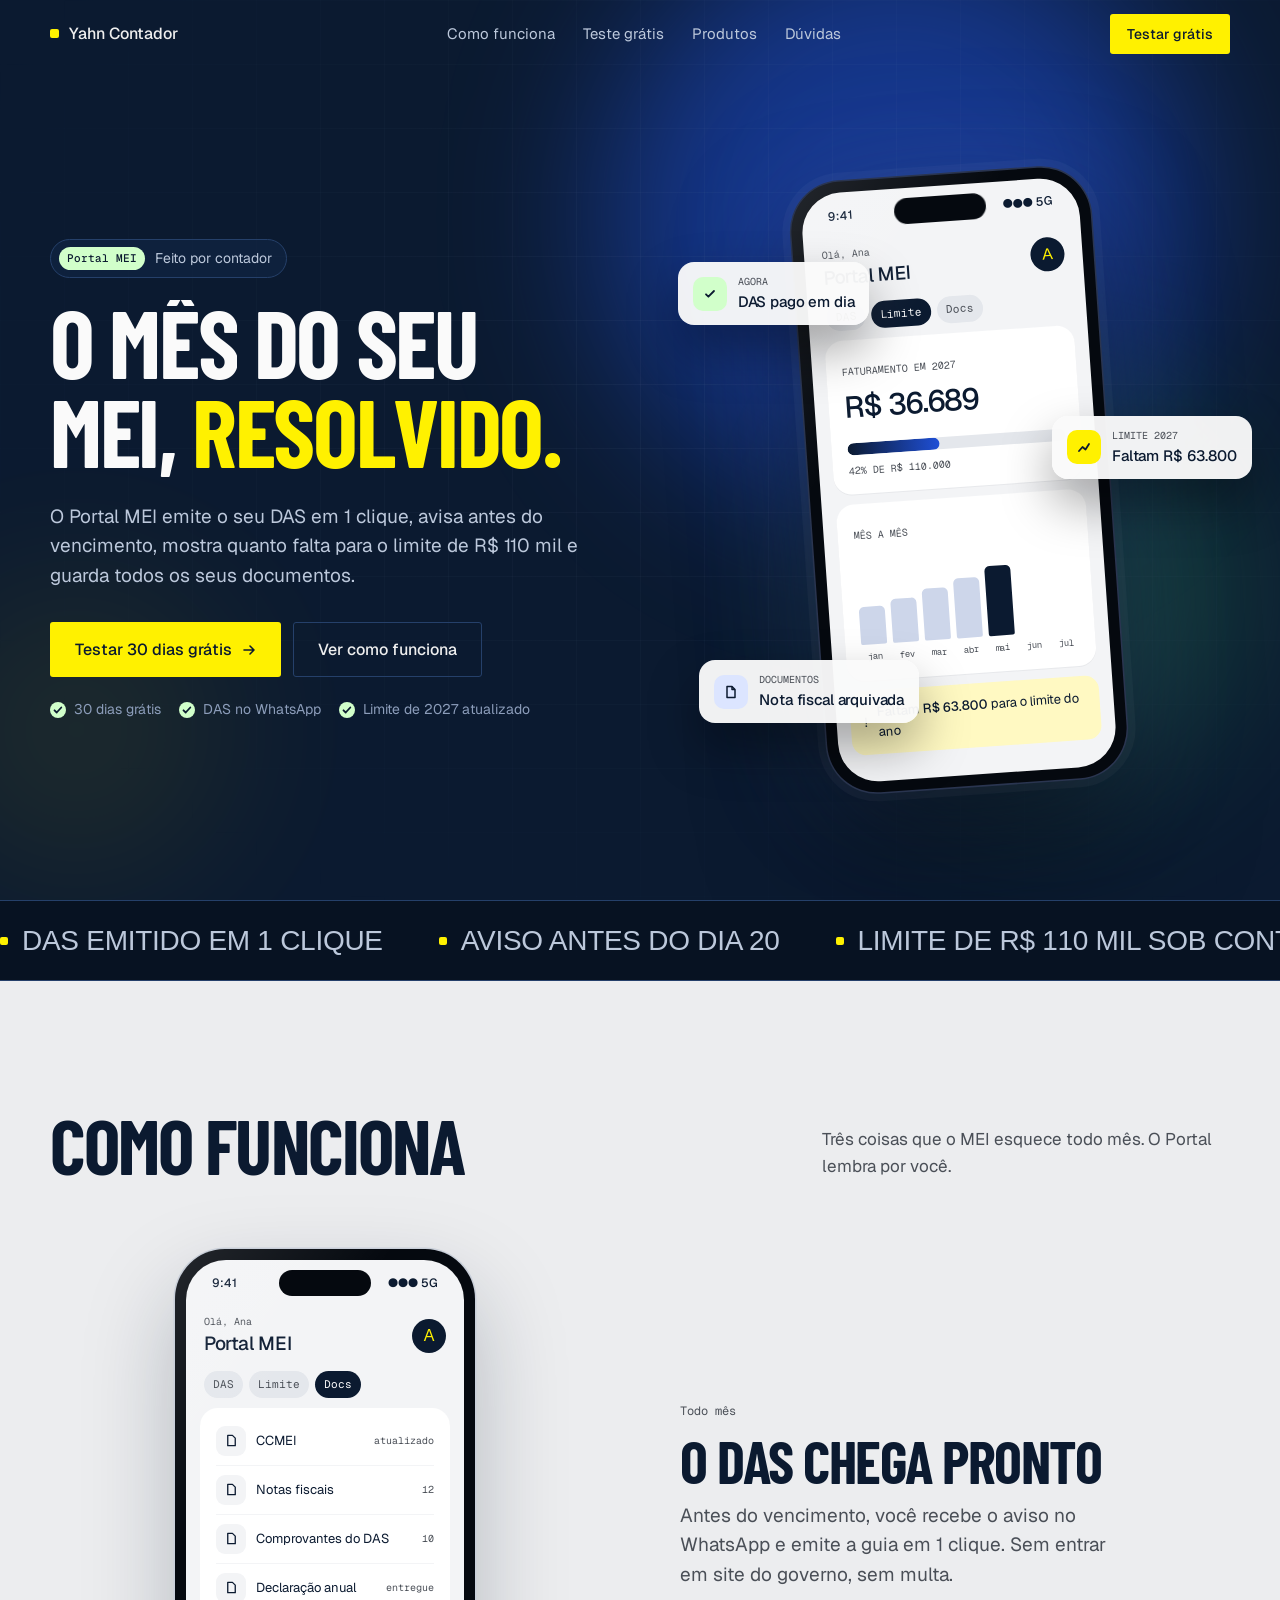
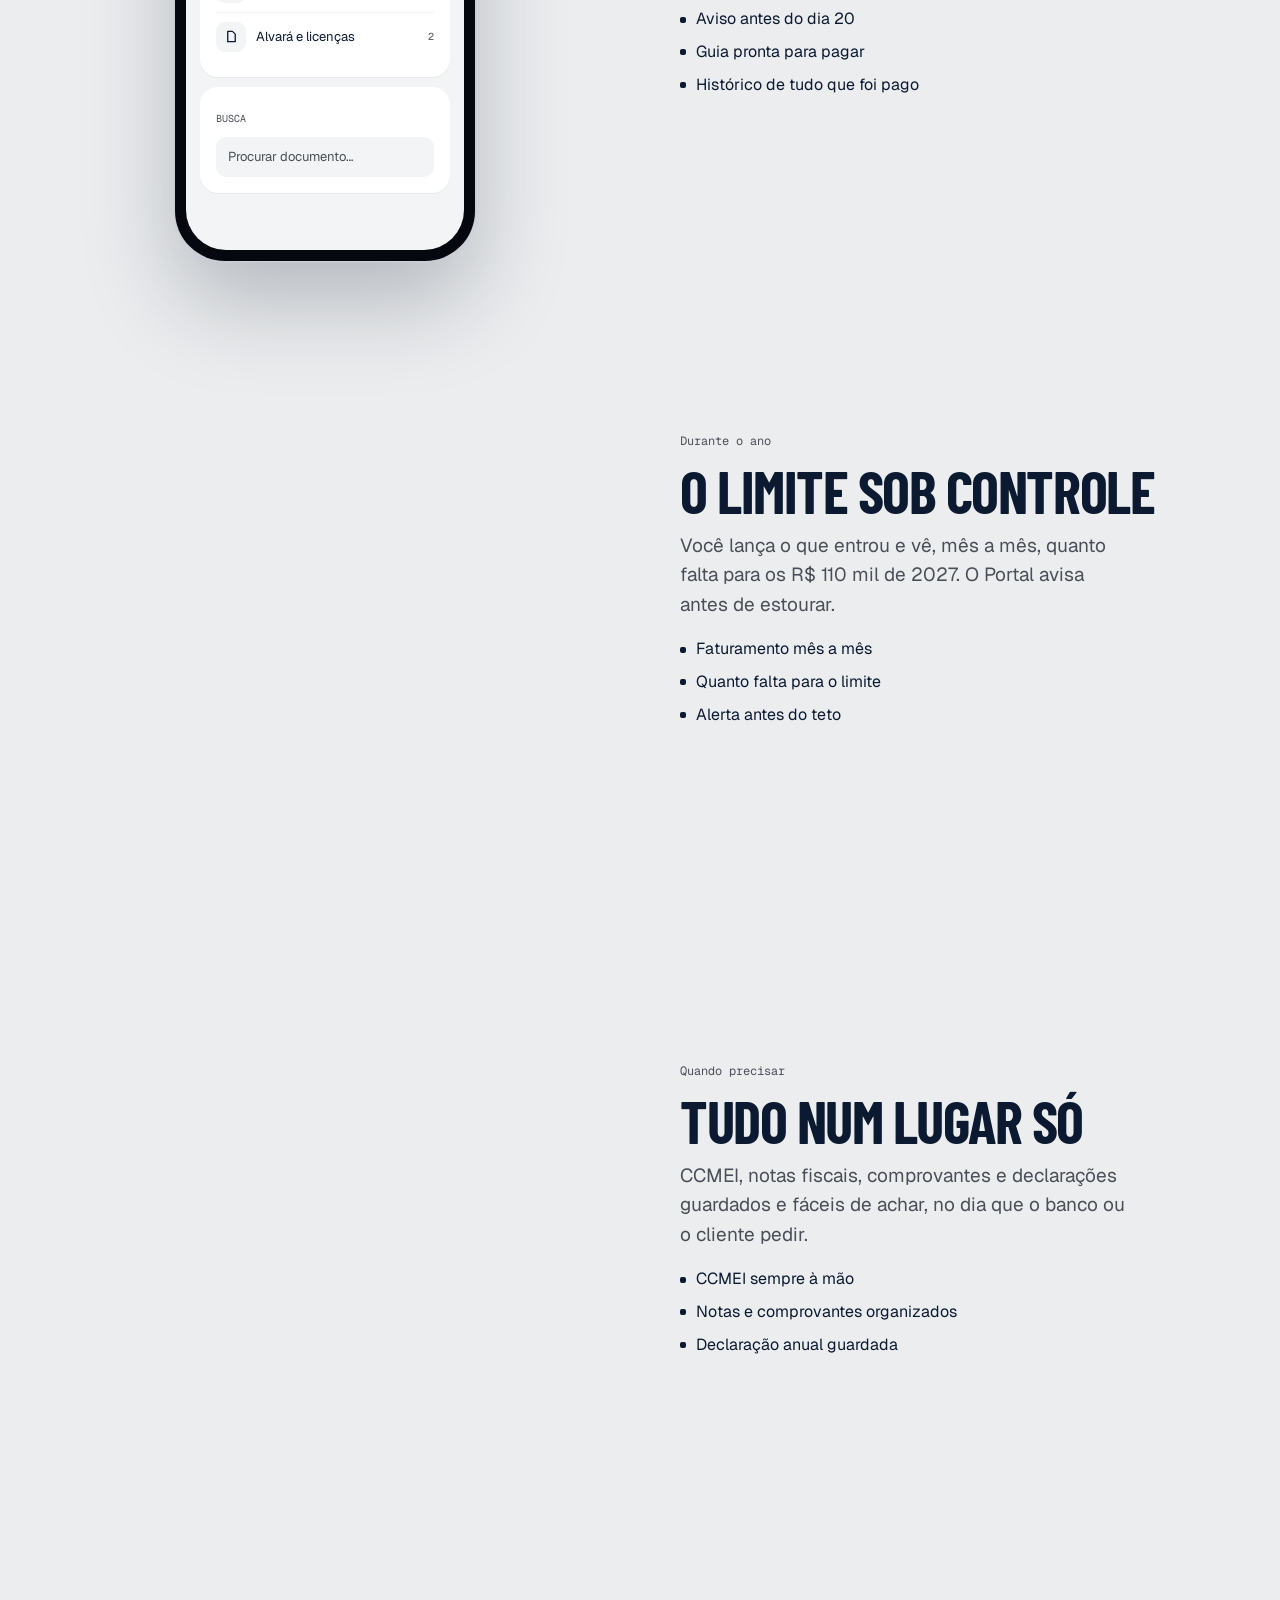
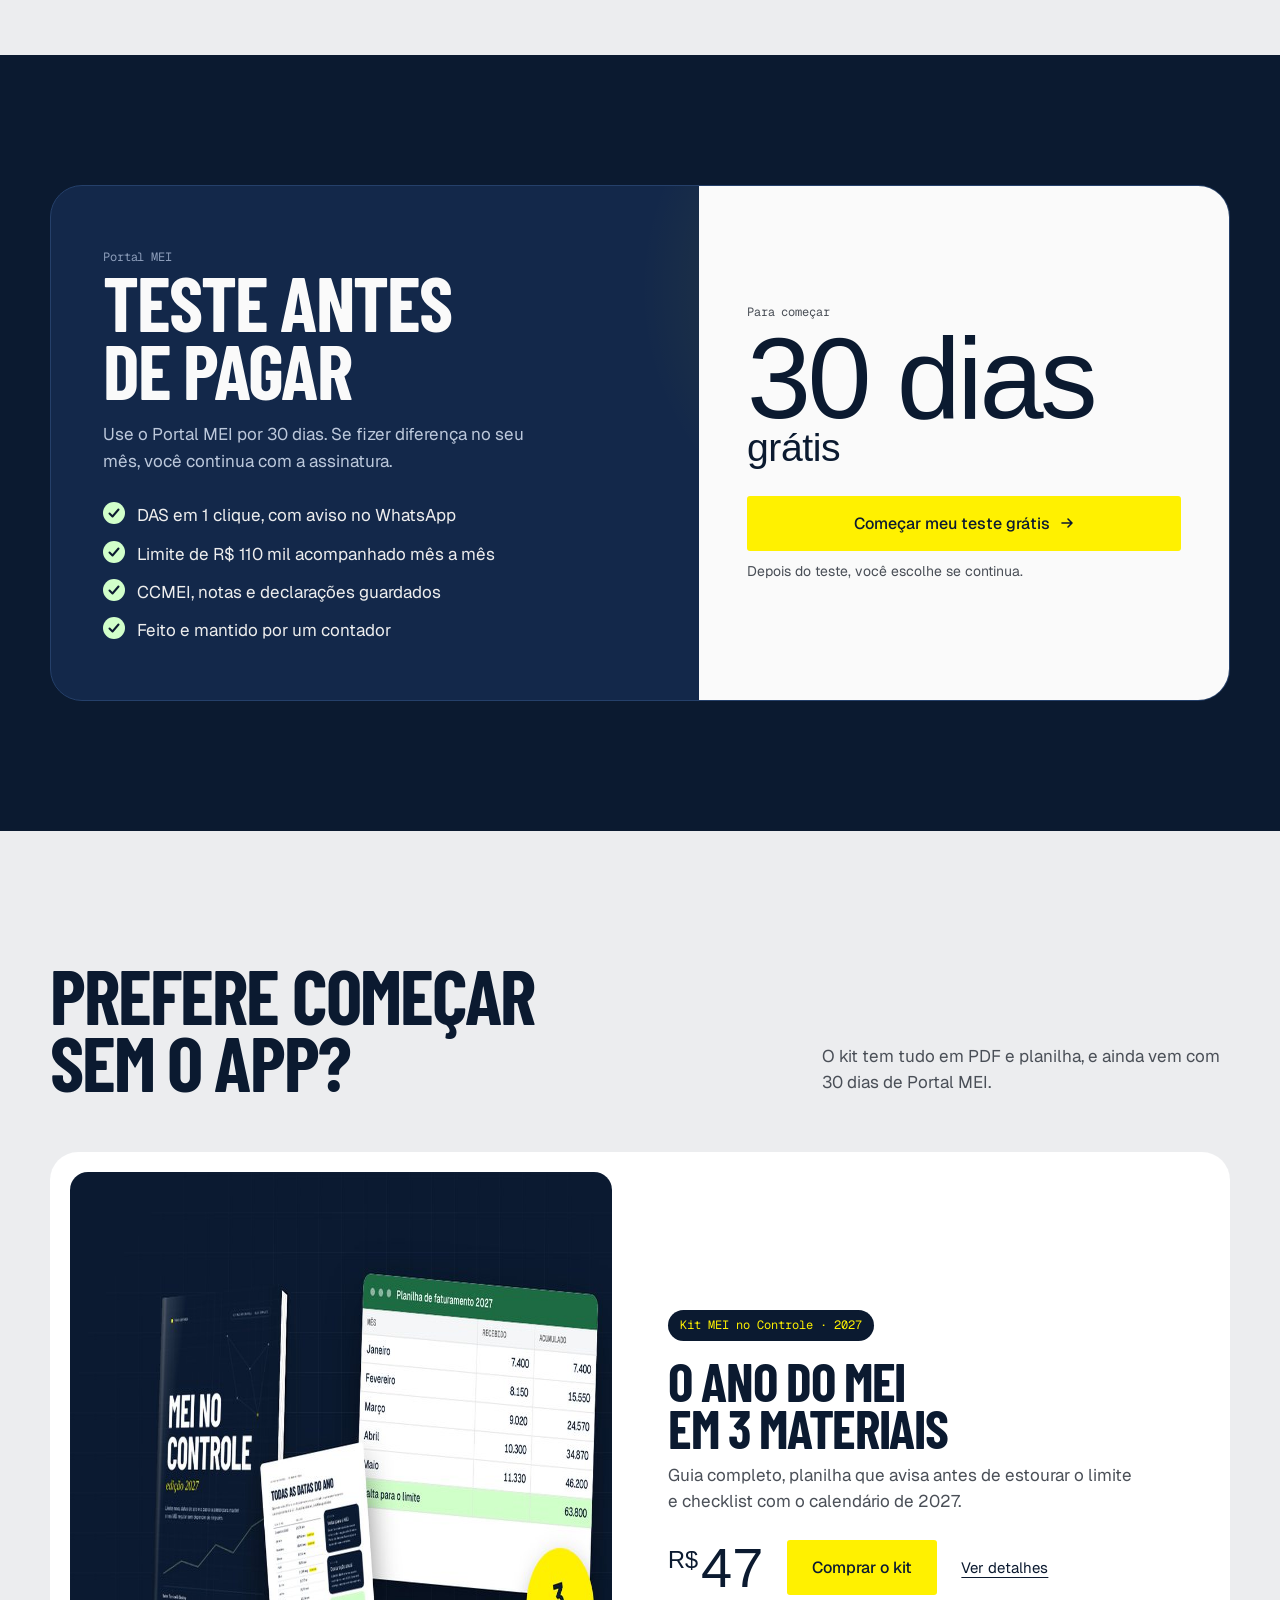
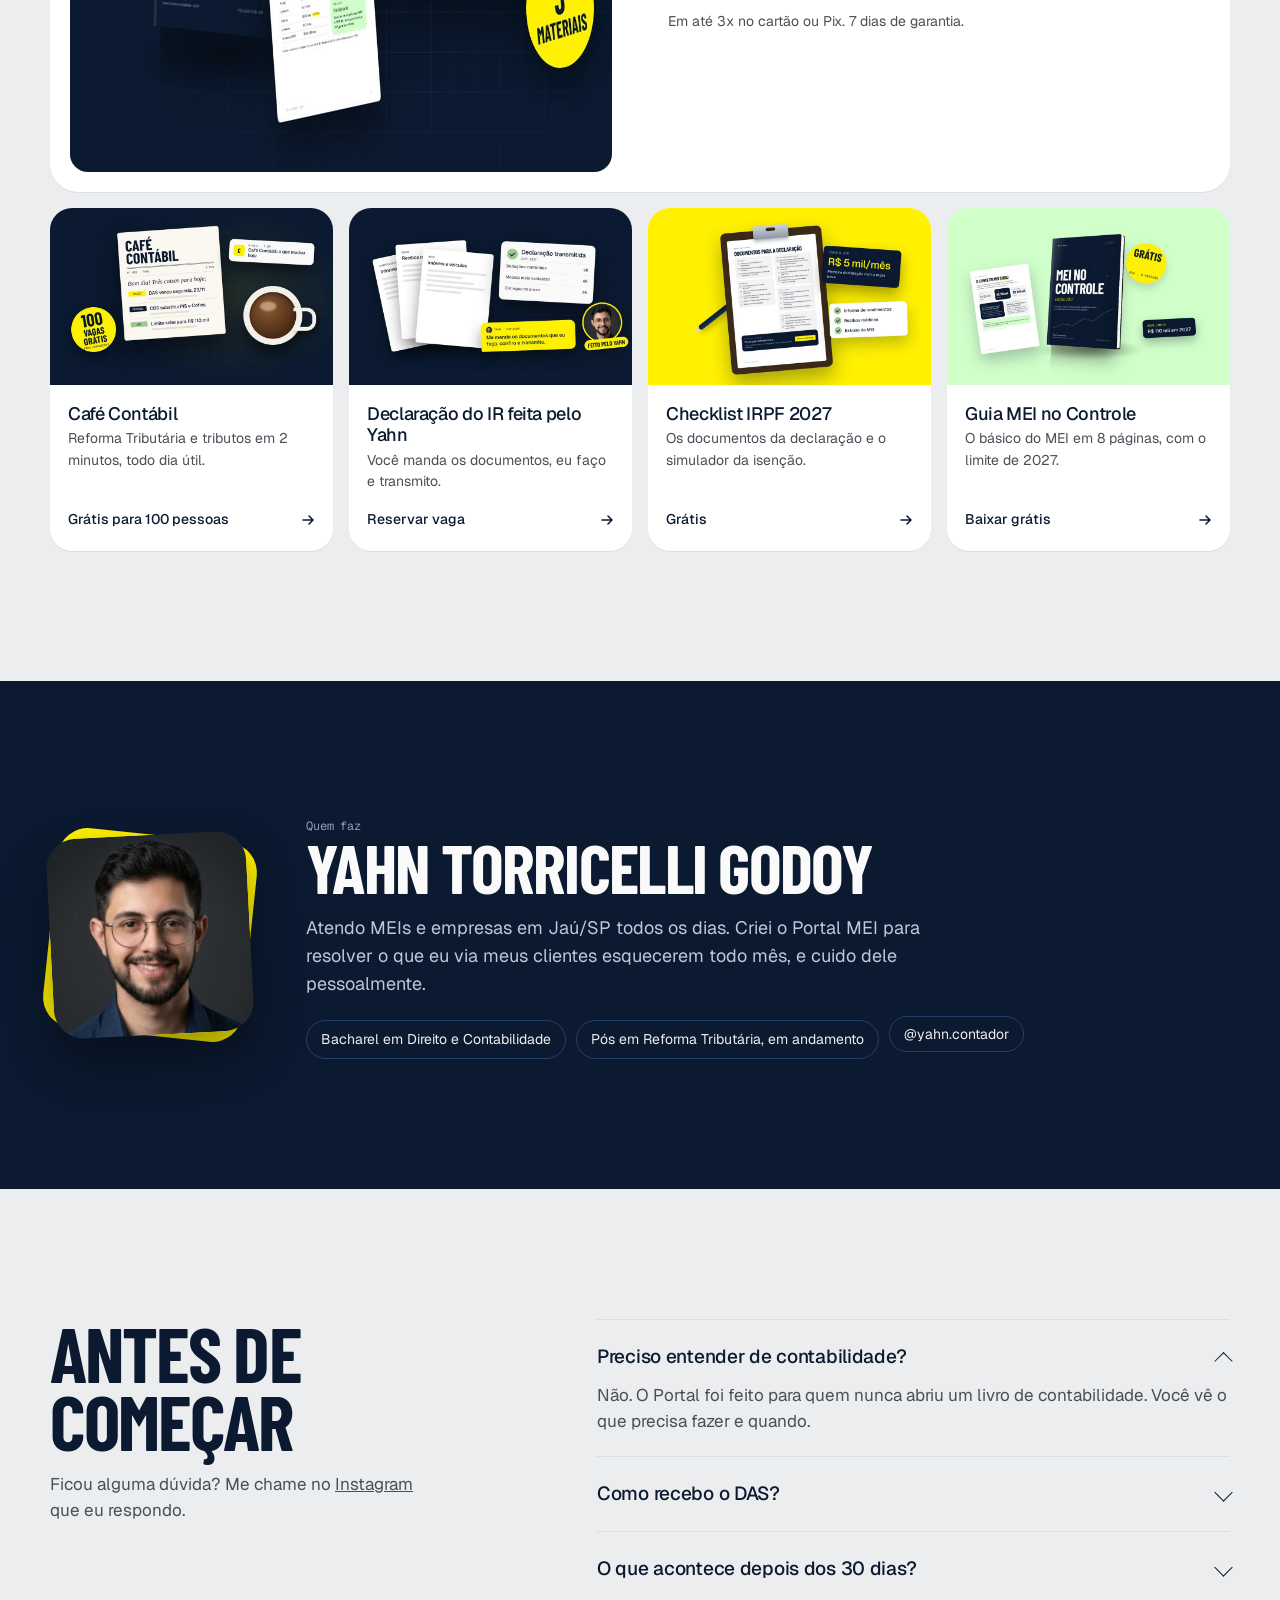
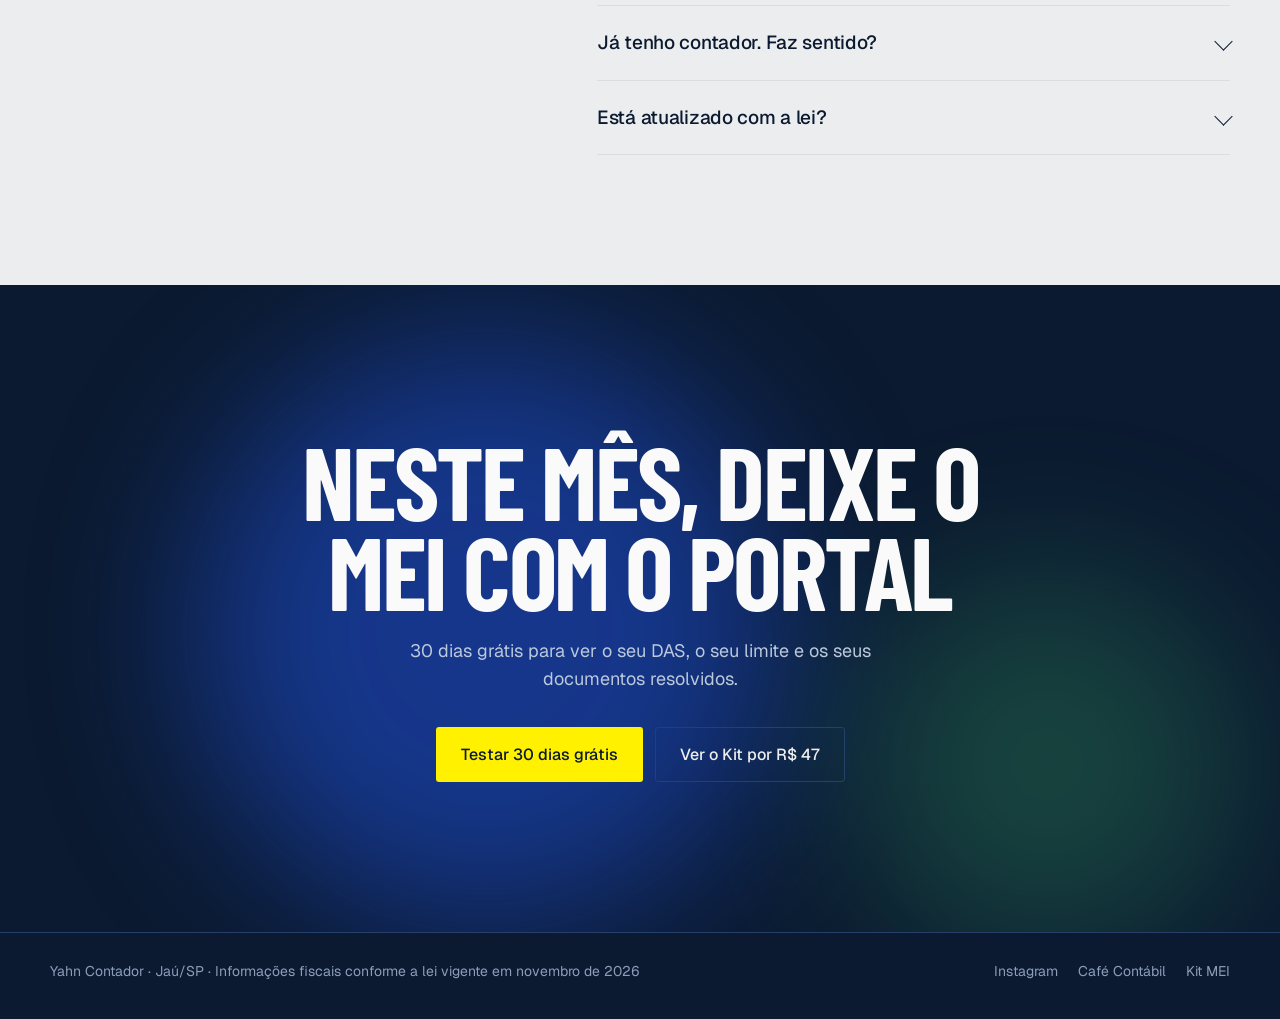
==== commit 9583c0b5: "Coloca o Portal MEI como carro-chefe da plataforma Topo com celular animado (DAS, limite e documento" ====
--- a/index.html
+++ b/index.html
@@ -3,149 +3,223 @@
 <head>
 <meta charset="utf-8">
 <meta name="viewport" content="width=device-width, initial-scale=1">
-<title>Yahn Contador · guias, planilhas e app para pagar o imposto certo</title>
-<meta name="description" content="Guias, planilhas e um app feitos por contador para MEIs e pequenas empresas. Comece grátis ou leve o Kit MEI no Controle 2027 por R$ 47.">
+<title>Portal MEI · o mês do seu MEI resolvido · Yahn Contador</title>
+<meta name="description" content="O Portal MEI emite o DAS, acompanha o limite de R$ 110 mil e guarda os documentos do seu MEI. Feito por contador. Teste 30 dias grátis.">
 <meta name="theme-color" content="#0B1A30">
 <link rel="preconnect" href="https://fonts.googleapis.com">
 <link rel="preconnect" href="https://fonts.gstatic.com" crossorigin>
 <link href="https://fonts.googleapis.com/css2?family=Barlow+Condensed:wght@700&family=Geist:wght@400;500&family=Geist+Mono:wght@400&family=Instrument+Serif:ital@0;1&display=swap" rel="stylesheet">
 <style>
 :root{
-  --canvas:#0B1A30; --deep:#081426; --lift:#13284A; --stroke:#25406A; --muted:#8C9DBA; --stone:#BCC8DB;
-  --bone:#EEEEEE; --chalk:#FAFAFA; --light:#ECEDEF; --card:#FFFFFF; --mist:#F3F3F3; --slate:#4A4F57; --line:#DADDE2;
-  --act:#FFF100; --mint:#D1FFCA; --green:#A0CA92;
+  --canvas:#0B1A30; --deep:#071222; --lift:#13284A; --stroke:#25406A; --muted:#8C9DBA; --stone:#BCC8DB;
+  --bone:#EEEEEE; --chalk:#FAFAFA; --light:#ECEDEF; --card:#FFFFFF; --mist:#F3F4F6; --slate:#4A4F57; --line:#DADDE2;
+  --act:#FFF100; --mint:#D1FFCA; --green:#A0CA92; --leaf:#2F8F5B; --blue:#4F7BFF;
   --display:"Barlow Condensed","Arial Narrow",Impact,sans-serif;
   --body:"Geist",Inter,system-ui,-apple-system,"Segoe UI",sans-serif;
   --mono:"Geist Mono",ui-monospace,Menlo,monospace;
   --serif:"Instrument Serif",Georgia,serif;
   --ease:cubic-bezier(.2,.7,.2,1);
+  --spring:cubic-bezier(.34,1.56,.64,1);
 }
 *{box-sizing:border-box;margin:0;padding:0}
 html{scroll-behavior:smooth}
-body{background:var(--canvas);color:var(--bone);font-family:var(--body);font-size:17px;line-height:1.55;-webkit-font-smoothing:antialiased}
+body{background:var(--canvas);color:var(--bone);font-family:var(--body);font-size:17px;line-height:1.55;-webkit-font-smoothing:antialiased;overflow-x:hidden}
 a{color:inherit}
 img{max-width:100%;display:block}
 :focus-visible{outline:2px solid var(--act);outline-offset:3px;border-radius:4px}
-.wrap{width:min(1160px,100% - 48px);margin-inline:auto}
+.wrap{width:min(1180px,100% - 48px);margin-inline:auto}
 .disp{font-family:var(--display);font-weight:700;text-transform:uppercase;line-height:.88;letter-spacing:-.025em;text-wrap:balance}
 .serif{font-family:var(--serif);font-style:italic;font-weight:400}
 .label{font-family:var(--mono);font-size:12px;letter-spacing:-.01em;color:var(--muted)}
-.btn{display:inline-flex;align-items:center;justify-content:center;gap:10px;font:500 16px var(--body);text-decoration:none;padding:16px 24px;border-radius:3px;border:1px solid transparent;cursor:pointer;transition:background .2s var(--ease),border-color .2s var(--ease),color .2s var(--ease)}
+.btn{position:relative;display:inline-flex;align-items:center;justify-content:center;gap:10px;font:500 16px var(--body);text-decoration:none;padding:16px 24px;border-radius:3px;border:1px solid transparent;cursor:pointer;transition:background .2s var(--ease),border-color .2s var(--ease),transform .2s var(--ease);overflow:hidden}
 .btn-act{background:var(--act);color:var(--canvas)}
 .btn-act:hover{background:#fff766}
+.btn-act::after{content:"";position:absolute;inset:0;background:linear-gradient(110deg,transparent 30%,rgba(255,255,255,.65) 50%,transparent 70%);transform:translateX(-120%);animation:shine 4.5s var(--ease) 2.2s infinite}
+@keyframes shine{0%,70%{transform:translateX(-120%)}100%{transform:translateX(120%)}}
 .btn-line{border-color:var(--stroke);color:var(--bone)}
 .btn-line:hover{border-color:var(--bone)}
 .btn-dark{background:var(--canvas);color:var(--chalk)}
 .btn-dark:hover{background:var(--lift)}
-.link{font-size:15px;color:inherit;text-underline-offset:4px;text-decoration-thickness:1px}
+.btn .arr{display:inline-block;width:14px;height:14px;transition:transform .25s var(--ease)}
+.btn:hover .arr{transform:translateX(3px)}
+.link{font-size:15px;text-underline-offset:4px;text-decoration-thickness:1px}
 
 /* topo */
-.nav{position:sticky;top:0;z-index:40;background:rgba(11,26,48,.82);backdrop-filter:saturate(1.4) blur(14px);border-bottom:1px solid rgba(37,64,106,.6)}
-.nav .wrap{display:flex;align-items:center;justify-content:space-between;height:66px;gap:20px}
-.brand{display:flex;align-items:center;gap:10px;text-decoration:none;font-weight:500;font-size:16px;letter-spacing:-.01em}
+.nav{position:fixed;inset:0 0 auto;z-index:50;transition:background .3s var(--ease),border-color .3s var(--ease);border-bottom:1px solid transparent}
+.nav.on{background:rgba(11,26,48,.82);backdrop-filter:saturate(1.4) blur(14px);border-color:rgba(37,64,106,.6)}
+.nav .wrap{display:flex;align-items:center;justify-content:space-between;height:68px;gap:20px}
+.brand{display:flex;align-items:center;gap:10px;text-decoration:none;font-weight:500;font-size:16px}
 .brand i{width:9px;height:9px;border-radius:2px;background:var(--act)}
 .nav nav{display:flex;gap:28px;font-size:15px;color:var(--stone)}
-.nav nav a{text-decoration:none}
+.nav nav a{text-decoration:none;transition:color .2s}
 .nav nav a:hover{color:var(--chalk)}
 .nav .btn{padding:10px 16px;font-size:14px}
+.nav .btn::after{display:none}
 
 /* herói */
-.hero{position:relative;padding:72px 0 0;overflow:hidden}
-.hero::before{content:"";position:absolute;inset:0;pointer-events:none;background:radial-gradient(60% 55% at 78% 30%,rgba(79,123,255,.16),transparent 70%)}
-.hero::after{content:"";position:absolute;inset:0;pointer-events:none;background-image:linear-gradient(rgba(140,157,186,.07) 1px,transparent 1px),linear-gradient(90deg,rgba(140,157,186,.07) 1px,transparent 1px);background-size:64px 64px;-webkit-mask-image:linear-gradient(#000,transparent 85%);mask-image:linear-gradient(#000,transparent 85%)}
-.hero>.wrap{position:relative;z-index:1}
-.hero-grid{display:grid;grid-template-columns:1fr 1.05fr;gap:40px;align-items:center}
-.hero h1{font-size:clamp(54px,6.2vw,96px);color:var(--chalk)}
-.hero h1 .serif{display:block;text-transform:none;font-size:.52em;letter-spacing:0;line-height:1.05;color:var(--stone);margin-top:14px}
-.hero .lead{font-size:19px;color:var(--stone);max-width:30em;margin:22px 0 30px}
-.hero .ctas{display:flex;gap:12px;flex-wrap:wrap;align-items:center}
-
-/* pilha de produtos */
-.fan{position:relative;height:500px;perspective:1600px}
-.fan .c{position:absolute;width:62%;border-radius:18px;overflow:hidden;background:var(--lift);box-shadow:0 1px 0 rgba(255,255,255,.08) inset,0 40px 80px rgba(0,0,0,.45),0 0 0 1px rgba(255,255,255,.08);transition:transform .6s var(--ease)}
-.fan .c img{width:100%;aspect-ratio:16/10;object-fit:cover}
-.fan .c1{left:2%;top:40px;transform:rotate(-7deg)}
-.fan .c2{right:0;top:0;transform:rotate(6deg)}
-.fan .c3{left:16%;top:200px;width:70%;transform:rotate(-1deg);z-index:2}
-.fan:hover .c1{transform:rotate(-9deg) translate(-10px,-6px)}
-.fan:hover .c2{transform:rotate(8deg) translate(10px,-8px)}
-.tagp{position:absolute;z-index:3;background:var(--chalk);color:var(--canvas);border-radius:12px;padding:10px 14px;box-shadow:0 20px 40px rgba(0,0,0,.35);display:flex;flex-direction:column;gap:2px}
-.tagp .label{color:var(--slate)}
-.tagp b{font-weight:500;font-size:20px;letter-spacing:-.02em}
-.tagp.t1{left:6%;bottom:36px}
-.tagp.t2{right:4%;bottom:96px;background:var(--act)}
-.tagp.t2 .label{color:var(--canvas)}
-
-.proof{position:relative;z-index:1;margin-top:56px;border-top:1px solid var(--stroke)}
-.proof .wrap{display:grid;grid-template-columns:repeat(4,1fr)}
-.proof div{padding:22px 0 26px;display:flex;flex-direction:column;gap:4px;border-right:1px solid var(--stroke);padding-left:22px}
-.proof div:first-child{padding-left:0}
-.proof div:last-child{border-right:0}
-.proof b{font-weight:500;color:var(--chalk);font-size:16px}
-.proof span{color:var(--muted);font-size:14px}
-
-/* faixas */
-.band{padding:120px 0}
+.hero{position:relative;min-height:100svh;display:flex;flex-direction:column;justify-content:center;padding:120px 0 60px;overflow:hidden;isolation:isolate}
+.aura{position:absolute;inset:-20%;z-index:-2;pointer-events:none}
+.aura i{position:absolute;border-radius:50%;filter:blur(80px);opacity:.55}
+.aura i:nth-child(1){width:46vw;height:46vw;left:48%;top:8%;background:#1F4FD6;animation:drift 18s ease-in-out infinite alternate}
+.aura i:nth-child(2){width:30vw;height:30vw;left:62%;top:46%;background:#2F8F5B;opacity:.35;animation:drift 22s ease-in-out -6s infinite alternate-reverse}
+.aura i:nth-child(3){width:24vw;height:24vw;left:10%;top:60%;background:#FFF100;opacity:.07;animation:drift 26s ease-in-out -3s infinite alternate}
+@keyframes drift{to{transform:translate(-8vw,6vh) scale(1.15)}}
+.hero::before{content:"";position:absolute;inset:0;z-index:-1;pointer-events:none;background-image:linear-gradient(rgba(140,157,186,.07) 1px,transparent 1px),linear-gradient(90deg,rgba(140,157,186,.07) 1px,transparent 1px);background-size:64px 64px;-webkit-mask-image:radial-gradient(70% 70% at 60% 40%,#000,transparent);mask-image:radial-gradient(70% 70% at 60% 40%,#000,transparent)}
+.hero-grid{display:grid;grid-template-columns:1.05fr .95fr;gap:40px;align-items:center}
+.eyebrow{display:inline-flex;align-items:center;gap:10px;font-size:14px;color:var(--stone);border:1px solid var(--stroke);border-radius:999px;padding:7px 14px 7px 8px;background:rgba(19,40,74,.5)}
+.eyebrow b{white-space:nowrap;font-weight:500;font-family:var(--mono);font-size:11px;background:var(--mint);color:var(--canvas);border-radius:999px;padding:3px 8px}
+.hero h1{font-size:clamp(60px,7.4vw,120px);color:var(--chalk);margin-top:22px}
+.hero h1 .w{display:inline-block;overflow:hidden;vertical-align:top;padding-bottom:.06em}
+.hero h1 .w>span{display:inline-block}
+.hero h1 em{font-style:normal;color:var(--act)}
+.hero .lead{font-size:19px;color:var(--stone);max-width:29em;margin:24px 0 32px}
+.ctas{display:flex;gap:12px;flex-wrap:wrap;align-items:center}
+.small{display:flex;gap:18px;flex-wrap:wrap;margin-top:22px;font-size:14px;color:var(--muted)}
+.small span{display:inline-flex;align-items:center;gap:8px}
+.small span::before{content:"";width:16px;height:16px;border-radius:50%;background:var(--mint) url("data:image/svg+xml,%3Csvg xmlns='http://www.w3.org/2000/svg' viewBox='0 0 16 16'%3E%3Cpath d='M4.5 8.3l2.2 2.2 4.6-5' fill='none' stroke='%230B1A30' stroke-width='1.8' stroke-linecap='round' stroke-linejoin='round'/%3E%3C/svg%3E") center/16px no-repeat}
+
+/* celular */
+.stage{position:relative;height:640px;display:grid;place-items:center}
+.phone{position:relative;width:300px;height:612px;border-radius:50px;background:#05090F;padding:11px;box-shadow:0 0 0 1.5px #2a3550,0 0 0 9px rgba(255,255,255,.03),0 60px 120px rgba(0,0,0,.55),0 0 120px rgba(79,123,255,.25)}
+.phone::after{content:"";position:absolute;inset:0;border-radius:50px;pointer-events:none;background:linear-gradient(125deg,rgba(255,255,255,.12),transparent 30%)}
+.scr{position:relative;width:100%;height:100%;border-radius:40px;overflow:hidden;background:var(--mist);color:var(--canvas)}
+.island{position:absolute;left:50%;top:10px;width:92px;height:26px;border-radius:20px;background:#05090F;transform:translateX(-50%);z-index:6}
+.sbar{display:flex;justify-content:space-between;padding:14px 26px 0;font-size:12px;font-weight:500;height:40px}
+.app-h{display:flex;justify-content:space-between;align-items:center;padding:14px 18px 8px}
+.app-h b{font-size:19px;letter-spacing:-.02em;font-weight:500}
+.app-h small{display:block;font-family:var(--mono);font-size:10px;color:var(--slate)}
+.av{width:34px;height:34px;border-radius:50%;background:var(--canvas);color:var(--act);display:grid;place-items:center;font-family:var(--display);font-size:16px}
+.tabs{display:flex;gap:6px;padding:4px 18px 10px}
+.tabs span{font-size:11px;font-family:var(--mono);padding:5px 9px;border-radius:999px;background:#e4e7ec;color:var(--slate);transition:background .3s,color .3s}
+.tabs span.on{background:var(--canvas);color:var(--chalk)}
+.views{position:relative;height:430px}
+.view{position:absolute;inset:0;padding:0 14px;display:grid;gap:10px;align-content:start;opacity:0;transform:translateX(24px);transition:opacity .5s var(--ease),transform .5s var(--ease);pointer-events:none}
+.view.on{opacity:1;transform:none}
+.view.out{opacity:0;transform:translateX(-24px)}
+.box{background:#fff;border-radius:18px;padding:16px;box-shadow:0 1px 0 rgba(11,26,48,.05)}
+.box .k{font-family:var(--mono);font-size:10px;color:var(--slate);text-transform:uppercase}
+.box .v{font-size:30px;letter-spacing:-.03em;font-weight:500;margin-top:2px;font-variant-numeric:tabular-nums}
+.pay{margin-top:12px;display:flex;align-items:center;justify-content:center;gap:8px;background:var(--act);border-radius:12px;padding:12px;font-size:14px;font-weight:500;position:relative;overflow:hidden}
+.pay.done{background:var(--mint)}
+.row{display:flex;align-items:center;gap:10px;padding:9px 0;font-size:13px;border-top:1px solid var(--mist)}
+.row:first-child{border:0;padding-top:2px}
+.row i{width:30px;height:30px;border-radius:9px;background:var(--mist);flex:none;display:grid;place-items:center}
+.row i svg{width:15px;height:15px}
+.row span{margin-left:auto;font-family:var(--mono);font-size:10px;color:var(--slate)}
+.row span.ok{color:var(--leaf)}
+.meter{height:12px;border-radius:6px;background:#e4e7ec;overflow:hidden;margin-top:12px}
+.meter i{display:block;height:100%;width:0;border-radius:6px;background:linear-gradient(90deg,var(--canvas),#1F4FD6);transition:width 1.4s var(--ease)}
+.bars{display:flex;align-items:flex-end;gap:6px;height:90px;margin-top:8px}
+.bars i{flex:1;border-radius:5px 5px 2px 2px;background:#cdd6ea;height:0;transition:height .9s var(--ease)}
+.bars i.hi{background:var(--canvas)}
+.months{display:flex;gap:6px;margin-top:6px}
+.months span{flex:1;text-align:center;font-family:var(--mono);font-size:9px;color:var(--slate)}
+.warn{display:flex;gap:10px;align-items:center;background:#FFF9C2;border-radius:14px;padding:12px 14px;font-size:13px}
+.warn b{font-weight:500}
+.notif{position:absolute;left:10px;right:10px;top:46px;z-index:5;background:rgba(255,255,255,.92);backdrop-filter:blur(10px);border-radius:18px;padding:11px 12px;display:flex;gap:10px;align-items:center;box-shadow:0 14px 30px rgba(11,26,48,.18);transform:translateY(-220%);opacity:0;transition:transform .6s var(--spring),opacity .3s}
+.notif.on{transform:none;opacity:1}
+.notif .ic{width:36px;height:36px;border-radius:10px;background:var(--canvas);color:var(--act);display:grid;place-items:center;font-family:var(--display);font-size:16px;flex:none}
+.notif small{display:flex;justify-content:space-between;font-size:10px;font-family:var(--mono);color:var(--slate);text-transform:uppercase}
+.notif p{font-size:13px;line-height:1.3;font-weight:500}
+.stamp{position:absolute;right:16px;top:18px;font-family:var(--display);font-size:24px;color:var(--leaf);border:2.5px solid var(--leaf);border-radius:8px;padding:2px 10px;transform:rotate(-12deg) scale(2);opacity:0;transition:opacity .3s,transform .45s var(--spring)}
+.stamp.on{opacity:1;transform:rotate(-12deg) scale(1)}
+
+/* chips em volta */
+.float{position:absolute;z-index:3;background:rgba(250,250,250,.96);color:var(--canvas);border-radius:16px;padding:12px 15px;box-shadow:0 24px 50px rgba(0,0,0,.35);display:flex;align-items:center;gap:11px;animation:bob 6s ease-in-out infinite}
+.float .d{width:34px;height:34px;border-radius:10px;display:grid;place-items:center;flex:none}
+.float small{display:block;font-family:var(--mono);font-size:10px;color:var(--slate);text-transform:uppercase}
+.float b{display:block;font-weight:500;font-size:15px;letter-spacing:-.01em;white-space:nowrap}
+.f1{left:-2%;top:16%}.f1 .d{background:var(--mint)}
+.f2{right:-4%;top:40%;animation-delay:-2s}.f2 .d{background:var(--act)}
+.f3{left:2%;bottom:12%;animation-delay:-4s}.f3 .d{background:#DCE5FF}
+@keyframes bob{50%{transform:translateY(-10px)}}
+
+/* faixa */
+.strip{border-block:1px solid var(--stroke);background:var(--deep);overflow:hidden}
+.strip .track{display:flex;gap:56px;width:max-content;padding:18px 0;animation:roll 40s linear infinite}
+.strip span{display:inline-flex;align-items:center;gap:14px;font-family:var(--display);font-size:28px;text-transform:uppercase;color:var(--stone);white-space:nowrap;letter-spacing:-.01em}
+.strip span i{width:8px;height:8px;border-radius:2px;background:var(--act)}
+@keyframes roll{to{transform:translateX(-50%)}}
+
+/* seções */
+.band{padding:130px 0}
 .light{background:var(--light);color:var(--canvas)}
-.head{display:flex;justify-content:space-between;align-items:end;gap:40px;margin-bottom:44px}
-.head h2{font-size:clamp(48px,5.6vw,80px)}
+.head{display:flex;justify-content:space-between;align-items:end;gap:40px;margin-bottom:56px}
+.head h2{font-size:clamp(50px,6vw,88px)}
 .head p{max-width:24em;color:var(--slate)}
-
-/* oferta principal */
-.offer{display:grid;grid-template-columns:1.15fr 1fr;background:var(--card);border-radius:28px;overflow:hidden;box-shadow:0 1px 0 var(--line),0 30px 60px rgba(11,26,48,.08)}
-.offer .pic{background:var(--canvas);display:grid;place-items:center;padding:0}
-.offer .pic img{width:100%;height:auto;object-fit:contain}
-.offer .body{padding:44px 44px 40px;display:flex;flex-direction:column}
-.chip{display:inline-flex;align-self:flex-start;align-items:center;gap:8px;font-family:var(--mono);font-size:12px;background:var(--canvas);color:var(--act);border-radius:999px;padding:6px 12px}
-.offer h3{font-size:clamp(44px,4.4vw,64px);margin:18px 0 10px}
-.offer .sub{color:var(--slate);font-size:17px;max-width:28em}
-.ticks{list-style:none;display:grid;gap:12px;margin:26px 0 30px}
-.ticks li{display:grid;grid-template-columns:22px 1fr;gap:12px;align-items:start;font-size:16px}
-.ticks li::before{content:"";width:22px;height:22px;border-radius:50%;background:var(--mint) url("data:image/svg+xml,%3Csvg xmlns='http://www.w3.org/2000/svg' viewBox='0 0 22 22'%3E%3Cpath d='M6.5 11.5l3 3 6-7' fill='none' stroke='%230B1A30' stroke-width='2' stroke-linecap='round' stroke-linejoin='round'/%3E%3C/svg%3E") center/22px no-repeat;margin-top:1px}
-.ticks li em{font-style:normal;font-family:var(--mono);font-size:11px;background:var(--act);padding:2px 6px;border-radius:3px;margin-right:6px}
-.buy{margin-top:auto;border-top:1px solid var(--line);padding-top:24px;display:flex;align-items:center;justify-content:space-between;gap:20px;flex-wrap:wrap}
-.price{display:flex;flex-direction:column}
-.price strong{font-family:var(--display);font-size:64px;line-height:.85;letter-spacing:-.02em}
-.price strong small{font-size:.45em;margin-right:4px;vertical-align:.7em}
-.price .label{color:var(--slate);margin-top:6px}
-.buy .acts{display:flex;flex-direction:column;align-items:flex-end;gap:10px}
-.guar{display:flex;align-items:center;gap:10px;margin-top:18px;font-size:14px;color:var(--slate)}
-.guar svg{flex:none}
-
-/* vitrine */
-.grid{display:grid;grid-template-columns:repeat(3,1fr);gap:20px;margin-top:20px}
-.card{background:var(--card);border-radius:22px;overflow:hidden;display:flex;flex-direction:column;box-shadow:0 1px 0 var(--line);transition:transform .35s var(--ease),box-shadow .35s var(--ease)}
-.card:hover{transform:translateY(-4px);box-shadow:0 1px 0 var(--line),0 24px 48px rgba(11,26,48,.1)}
-.card .im{position:relative;aspect-ratio:16/10;overflow:hidden;background:var(--mist)}
-.card .im img{width:100%;height:100%;object-fit:cover;transition:transform .6s var(--ease)}
-.card:hover .im img{transform:scale(1.03)}
-.card .st{position:absolute;right:12px;top:12px;font-family:var(--mono);font-size:11px;padding:5px 9px;border-radius:999px;background:var(--chalk);color:var(--canvas)}
-.card .st.y{background:var(--act)}
-.card .st.d{background:var(--canvas);color:var(--chalk)}
-.card .tx{padding:22px 22px 0;flex:1}
-.card h4{font-weight:500;font-size:21px;letter-spacing:-.02em;line-height:1.2}
-.card p{color:var(--slate);font-size:15px;margin-top:6px}
-.card .ft{display:flex;align-items:center;justify-content:space-between;gap:12px;padding:20px 22px 22px}
-.card .pr{font-weight:500;font-size:17px}
-.card .pr small{display:block;font-family:var(--mono);font-size:11px;color:var(--slate);font-weight:400}
-.card .btn{padding:11px 16px;font-size:14px}
+.dark .head p{color:var(--stone)}
+.reveal{opacity:0;transform:translateY(28px);transition:opacity .8s var(--ease),transform .8s var(--ease)}
+.reveal.in{opacity:1;transform:none}
+
+/* como funciona: celular fixo */
+.how{display:grid;grid-template-columns:1fr 1fr;gap:80px}
+.how .pin{position:sticky;top:110px;height:640px;display:grid;place-items:center}
+.how .phone{box-shadow:0 0 0 1.5px #c9cfd9,0 40px 90px rgba(11,26,48,.25)}
+.steps{display:grid;gap:0}
+.step{min-height:70vh;display:flex;flex-direction:column;justify-content:center;padding:40px 0;opacity:.28;transition:opacity .5s var(--ease)}
+.step.on{opacity:1}
+.step .n{font-family:var(--mono);font-size:12px;color:var(--slate)}
+.step h3{font-size:clamp(44px,4.6vw,68px);margin:14px 0 14px}
+.step p{font-size:19px;color:var(--slate);max-width:24em}
+.step ul{list-style:none;margin-top:18px;display:grid;gap:8px}
+.step li{display:flex;gap:10px;align-items:center;font-size:16px}
+.step li::before{content:"";width:6px;height:6px;border-radius:2px;background:var(--canvas)}
+.step .mini{display:none}
+
+/* oferta */
+.plan{position:relative;display:grid;grid-template-columns:1.1fr .9fr;gap:0;border-radius:32px;overflow:hidden;background:var(--lift);border:1px solid var(--stroke)}
+.plan::before{content:"";position:absolute;inset:-40% -10% auto auto;width:60%;height:120%;background:radial-gradient(closest-side,rgba(255,241,0,.18),transparent);pointer-events:none}
+.plan .l{padding:56px 52px;position:relative}
+.plan h2{font-size:clamp(54px,6vw,92px);color:var(--chalk)}
+.plan .l p{color:var(--stone);margin:18px 0 28px;max-width:26em}
+.ticks{list-style:none;display:grid;gap:12px}
+.ticks li{display:grid;grid-template-columns:22px 1fr;gap:12px;align-items:start}
+.ticks li::before{content:"";width:22px;height:22px;border-radius:50%;background:var(--mint) url("data:image/svg+xml,%3Csvg xmlns='http://www.w3.org/2000/svg' viewBox='0 0 22 22'%3E%3Cpath d='M6.5 11.5l3 3 6-7' fill='none' stroke='%230B1A30' stroke-width='2' stroke-linecap='round' stroke-linejoin='round'/%3E%3C/svg%3E") center/22px no-repeat}
+.plan .r{position:relative;background:var(--chalk);color:var(--canvas);padding:56px 48px;display:flex;flex-direction:column;justify-content:center;gap:10px}
+.plan .r .label{color:var(--slate)}
+.big{font-family:var(--display);font-size:clamp(84px,9vw,140px);line-height:.82;letter-spacing:-.03em}
+.big small{display:block;font-size:.34em;letter-spacing:-.01em;margin-top:6px}
+.plan .r .btn{margin-top:22px}
+.plan .r .note{font-size:14px;color:var(--slate)}
+
+/* kit e vitrine */
+.kit{display:grid;grid-template-columns:1fr 1fr;align-items:center;gap:56px;background:var(--card);border-radius:28px;padding:20px;box-shadow:0 1px 0 var(--line)}
+.kit .im{border-radius:18px;overflow:hidden}
+.kit .tx{padding:20px 24px 20px 0}
+.chip{display:inline-flex;align-items:center;font-family:var(--mono);font-size:12px;background:var(--canvas);color:var(--act);border-radius:999px;padding:6px 12px}
+.kit h3{font-size:clamp(42px,4.2vw,62px);margin:16px 0 10px}
+.kit p{color:var(--slate);max-width:28em}
+.kit .buy{display:flex;align-items:center;gap:24px;margin-top:26px;flex-wrap:wrap}
+.kit .pr{font-family:var(--display);font-size:56px;line-height:.85}
+.kit .pr small{font-size:.42em;vertical-align:.8em;margin-right:3px}
+.kit .g{font-size:14px;color:var(--slate);margin-top:16px}
+
+.more{display:grid;grid-template-columns:repeat(4,1fr);gap:16px;margin-top:16px}
+.mc{background:var(--card);border-radius:22px;overflow:hidden;text-decoration:none;display:flex;flex-direction:column;box-shadow:0 1px 0 var(--line);transition:transform .35s var(--ease),box-shadow .35s var(--ease)}
+.mc:hover{transform:translateY(-5px);box-shadow:0 1px 0 var(--line),0 24px 48px rgba(11,26,48,.12)}
+.mc .im{aspect-ratio:16/10;overflow:hidden}
+.mc .im img{width:100%;height:100%;object-fit:cover;transition:transform .6s var(--ease)}
+.mc:hover .im img{transform:scale(1.04)}
+.mc .tx{padding:18px 18px 20px;display:flex;flex-direction:column;gap:4px;flex:1}
+.mc h4{font-weight:500;font-size:18px;letter-spacing:-.02em;line-height:1.2}
+.mc p{font-size:14px;color:var(--slate)}
+.mc .go{margin-top:auto;padding-top:12px;display:flex;justify-content:space-between;align-items:center;font-size:14px;font-weight:500}
+.mc .go svg{transition:transform .25s var(--ease)}
+.mc:hover .go svg{transform:translateX(4px)}
 
 /* quem faz */
-.who{display:grid;grid-template-columns:auto 1fr auto;gap:48px;align-items:center}
-.ph{width:180px;height:180px;position:relative}
-.ph::before{content:"";position:absolute;inset:0;border-radius:28px;background:var(--act);transform:rotate(6deg)}
-.ph img{position:relative;width:100%;height:100%;object-fit:cover;border-radius:28px;transform:rotate(-3deg);box-shadow:0 24px 50px rgba(0,0,0,.4)}
-.who h2{font-size:clamp(44px,5vw,72px);color:var(--chalk)}
-.who p{color:var(--stone);max-width:34em;margin-top:14px}
-.who blockquote{font-family:var(--serif);font-style:italic;font-size:26px;color:var(--chalk);margin-top:18px}
-.creds{display:grid;gap:10px;min-width:220px}
-.creds div{border:1px solid var(--stroke);border-radius:14px;padding:14px 16px}
-.creds b{display:block;font-weight:500;color:var(--chalk)}
-.creds span{font-size:14px;color:var(--muted)}
+.who{display:grid;grid-template-columns:auto 1fr;gap:56px;align-items:center}
+.ph{width:200px;height:200px;position:relative}
+.ph::before{content:"";position:absolute;inset:0;border-radius:30px;background:var(--act);transform:rotate(6deg)}
+.ph img{position:relative;width:100%;height:100%;object-fit:cover;border-radius:30px;transform:rotate(-3deg);box-shadow:0 24px 50px rgba(0,0,0,.4)}
+.who h2{font-size:clamp(46px,5.4vw,80px);color:var(--chalk)}
+.who p{color:var(--stone);max-width:36em;margin-top:16px;font-size:18px}
+.who .creds{display:flex;gap:10px;flex-wrap:wrap;margin-top:22px}
+.who .creds span{font-size:14px;border:1px solid var(--stroke);border-radius:999px;padding:8px 14px;color:var(--bone)}
 
 /* dúvidas */
 .faq{display:grid;grid-template-columns:1fr 1.3fr;gap:60px}
-.faq h2{font-size:clamp(48px,5.6vw,80px)}
+.faq h2{font-size:clamp(50px,6vw,88px)}
 .faq .side p{color:var(--slate);margin-top:16px;max-width:22em}
 details{border-top:1px solid var(--line);padding:22px 0}
 details:last-child{border-bottom:1px solid var(--line)}
@@ -156,10 +230,11 @@
 details p{color:var(--slate);margin-top:10px;max-width:40em}
 
 /* final */
-.end{text-align:center;padding:130px 0}
-.end h2{font-size:clamp(56px,7.5vw,120px);color:var(--chalk);max-width:11em;margin:0 auto}
-.end p{color:var(--stone);margin:20px auto 32px;max-width:30em}
-.end .ctas{display:flex;gap:12px;justify-content:center;flex-wrap:wrap}
+.end{position:relative;text-align:center;padding:150px 0;overflow:hidden;isolation:isolate}
+.end .aura i:nth-child(1){left:25%;top:20%}
+.end h2{font-size:clamp(60px,8vw,128px);color:var(--chalk);max-width:10em;margin:0 auto}
+.end p{color:var(--stone);margin:22px auto 34px;max-width:30em;font-size:18px}
+.end .ctas{justify-content:center}
 
 footer{border-top:1px solid var(--stroke);padding:28px 0 36px;font-size:14px;color:var(--muted)}
 footer .wrap{display:flex;justify-content:space-between;gap:16px;flex-wrap:wrap}
@@ -167,277 +242,342 @@
 footer a{text-decoration:none}
 footer a:hover{color:var(--chalk)}
 
-/* entrada única */
-@media (prefers-reduced-motion:no-preference){
-  .hero h1,.hero .lead,.hero .ctas{animation:rise .8s var(--ease) both}
-  .hero .lead{animation-delay:.08s}.hero .ctas{animation-delay:.16s}
-  .fan .c{animation:deal .9s var(--ease) both}
-  .fan .c1{animation-delay:.15s}.fan .c2{animation-delay:.25s}.fan .c3{animation-delay:.35s}
-  .tagp{animation:rise .7s var(--ease) .7s both}
-}
-@keyframes rise{from{opacity:0;transform:translateY(16px)}}
-@keyframes deal{from{opacity:0;translate:0 40px}}
-
-@media (max-width:1000px){
-  .hero-grid,.offer,.faq{grid-template-columns:1fr}
-  .fan{height:440px;max-width:620px}
-  .grid{grid-template-columns:1fr 1fr}
-  .who{grid-template-columns:auto 1fr}.creds{grid-column:1/-1;grid-template-columns:repeat(3,1fr)}
-  .proof .wrap{grid-template-columns:1fr 1fr}.proof div:nth-child(2){border-right:0}.proof div:nth-child(3){padding-left:0}.proof div:nth-child(-n+2){border-bottom:1px solid var(--stroke)}
+/* barra fixa no celular */
+.mbar{display:none}
+
+/* entrada do topo */
+.js .hero h1 .w>span{transform:translateY(105%)}
+.js .hero .fade{opacity:0;transform:translateY(14px)}
+.js .stage .phone{opacity:0;transform:translateY(40px) rotate(-4deg)}
+.js .stage .float{opacity:0}
+.ready .hero h1 .w>span{transform:none;transition:transform .9s var(--ease) calc(var(--i)*70ms)}
+.ready .hero .fade{opacity:1;transform:none;transition:opacity .8s var(--ease) .45s,transform .8s var(--ease) .45s}
+.ready .stage .phone{opacity:1;transform:rotate(-4deg);transition:opacity 1s var(--ease) .3s,transform 1.2s var(--spring) .3s}
+.ready .stage .float{opacity:1;transition:opacity .6s var(--ease) calc(1s + var(--d,0s))}
+
+@media (max-width:1020px){
+  .hero-grid,.plan,.kit,.faq{grid-template-columns:1fr}
+  .stage{height:600px}
+  .how{grid-template-columns:1fr;gap:0}
+  .how .pin{display:none}
+  .step{min-height:auto;opacity:1;padding:28px 0}
+  .step .mini{display:block;margin-top:24px}
+  .more{grid-template-columns:1fr 1fr}
+  .kit .tx{padding:8px 16px 20px}
 }
 @media (max-width:640px){
   .wrap{width:calc(100% - 36px)}
   .nav nav{display:none}
-  .hero{padding-top:52px}
+  .nav .btn{display:none}
+  .hero{min-height:auto;padding:104px 0 40px}
   .hero .lead{font-size:17px}
-  .hero .ctas{flex-direction:column;align-items:stretch}
-  .fan{height:300px;margin-top:10px}
-  .fan .c{border-radius:12px}
-  .fan .c3{top:120px}
-  .tagp{padding:8px 11px}.tagp b{font-size:16px}
-  .tagp.t1{bottom:6px}.tagp.t2{bottom:40px}
-  .band{padding:80px 0}
-  .head{flex-direction:column;align-items:flex-start;gap:12px}
-  .grid{grid-template-columns:1fr}
-  .offer .body{padding:28px 22px}
-  .buy .acts{align-items:stretch;width:100%}.buy .acts .btn{width:100%}
-  .who{grid-template-columns:1fr;gap:28px}.ph{width:130px;height:130px}.creds{grid-template-columns:1fr}
-  .end{padding:90px 0}
-  .end .ctas .btn{width:100%}
+  .ctas{flex-direction:column;align-items:stretch}
+  .stage{height:560px;margin-top:20px}
+  .phone{transform-origin:center top}
+  .ready .stage .phone{transform:scale(.88) rotate(-3deg)}
+  .f1{left:-8px;top:6%}.f2{right:-8px;top:46%}.f3{left:-6px;bottom:6%}
+  .float{padding:9px 11px;gap:9px}.float .d{width:28px;height:28px}.float b{font-size:13px}
+  .strip span{font-size:22px}
+  .band{padding:84px 0}
+  .head{flex-direction:column;align-items:flex-start;gap:12px;margin-bottom:36px}
+  .plan .l,.plan .r{padding:34px 24px}
+  .more{grid-template-columns:1fr}
+  .who{grid-template-columns:1fr;gap:30px}.ph{width:140px;height:140px}
+  .end{padding:100px 0 120px}
+  .mbar{display:flex;position:fixed;left:12px;right:12px;bottom:12px;z-index:60;gap:10px;align-items:center;justify-content:space-between;background:rgba(11,26,48,.92);backdrop-filter:blur(12px);border:1px solid var(--stroke);border-radius:16px;padding:10px 10px 10px 16px;transform:translateY(140%);transition:transform .45s var(--spring)}
+  .mbar.on{transform:none}
+  .mbar small{display:block;font-family:var(--mono);font-size:10px;color:var(--muted)}
+  .mbar b{font-weight:500;font-size:15px;color:var(--chalk)}
+  .mbar .btn{padding:12px 16px;font-size:14px}
+  footer{padding-bottom:100px}
 }
-@media (prefers-reduced-motion:reduce){*{scroll-behavior:auto!important}}
+@media (prefers-reduced-motion:reduce){
+  *,*::before,*::after{animation:none!important;transition:none!important;scroll-behavior:auto!important}
+  .reveal{opacity:1;transform:none}
+}
 </style>
 </head>
 <body>
-
-<header class="nav"><div class="wrap">
+<script>document.documentElement.classList.add('js')</script>
+
+<header class="nav" id="nav"><div class="wrap">
   <a class="brand" href="#topo"><i></i>Yahn Contador</a>
-  <nav aria-label="Seções"><a href="#kit">Kit MEI</a><a href="#produtos">Produtos</a><a href="#sobre">Quem faz</a><a href="#duvidas">Dúvidas</a></nav>
-  <a class="btn btn-act" href="#produtos">Ver produtos</a>
+  <nav aria-label="Seções"><a href="#como">Como funciona</a><a href="#plano">Teste grátis</a><a href="#produtos">Produtos</a><a href="#duvidas">Dúvidas</a></nav>
+  <a class="btn btn-act" href="https://portal-mei.app">Testar grátis</a>
 </div></header>
 
 <main id="topo">
   <section class="hero">
+    <div class="aura" aria-hidden="true"><i></i><i></i><i></i></div>
     <div class="wrap hero-grid">
       <div>
-        <h1 class="disp">Pague o imposto certo, no dia certo<span class="serif">sem depender de ninguém para isso.</span></h1>
-        <p class="lead">Guias, planilhas e um app feitos por contador para MEIs e pequenas empresas. Comece grátis ou leve o kit completo por R$ 47.</p>
-        <div class="ctas">
-          <a class="btn btn-act" href="#kit">Quero o Kit MEI</a>
-          <a class="btn btn-line" href="https://ytorricelli-lab.github.io/hub-yahn-contador/MEI-no-Controle-2027.pdf">Baixar o guia grátis</a>
+        <span class="eyebrow fade"><b>Portal MEI</b>Feito por contador</span>
+        <h1 class="disp" id="h1">O mês do seu MEI, <em>resolvido.</em></h1>
+        <p class="lead fade">O Portal MEI emite o seu DAS em 1 clique, avisa antes do vencimento, mostra quanto falta para o limite de R$ 110 mil e guarda todos os seus documentos.</p>
+        <div class="ctas fade">
+          <a class="btn btn-act" href="https://portal-mei.app">Testar 30 dias grátis <svg class="arr" viewBox="0 0 14 14" fill="none"><path d="M2 7h10M8 3l4 4-4 4" stroke="currentColor" stroke-width="1.6" stroke-linecap="round" stroke-linejoin="round"/></svg></a>
+          <a class="btn btn-line" href="#como">Ver como funciona</a>
         </div>
-      </div>
-      <div class="fan" aria-hidden="true">
-        <div class="c c1"><img src="img/cafe-contabil.jpg" alt=""></div>
-        <div class="c c2"><img src="img/portal-mei.jpg" alt=""></div>
-        <div class="c c3"><img src="img/kit-mei-no-controle.jpg" alt=""></div>
-        <div class="tagp t1"><span class="label">Kit MEI no Controle</span><b>R$ 47</b></div>
-        <div class="tagp t2"><span class="label">Café Contábil</span><b>Grátis</b></div>
-      </div>
-    </div>
-    <div class="proof"><div class="wrap">
-      <div><b>Feito por contador</b><span>Direito e Contabilidade</span></div>
-      <div><b>Atualizado com a lei</b><span>Limite do MEI de 2027</span></div>
-      <div><b>Acesso imediato</b><span>Chega no seu e-mail</span></div>
-      <div><b>Garantia de 7 dias</b><span>Nos produtos pagos</span></div>
-    </div></div>
-  </section>
-
-  <section id="kit" class="band light">
+        <div class="small fade"><span>30 dias grátis</span><span>DAS no WhatsApp</span><span>Limite de 2027 atualizado</span></div>
+      </div>
+
+      <div class="stage" aria-label="Demonstração do Portal MEI com dados de exemplo">
+        <div class="phone" id="hero-phone"></div>
+        <div class="float f1" style="--d:0s"><span class="d"><svg width="16" height="16" viewBox="0 0 16 16" fill="none"><path d="M4 8.3l2.4 2.4L12 5" stroke="#0B1A30" stroke-width="1.8" stroke-linecap="round" stroke-linejoin="round"/></svg></span><div><small>Agora</small><b>DAS pago em dia</b></div></div>
+        <div class="float f2" style="--d:.2s"><span class="d"><svg width="16" height="16" viewBox="0 0 16 16" fill="none"><path d="M3 12l3.5-4 3 2.5L13 5" stroke="#0B1A30" stroke-width="1.8" stroke-linecap="round" stroke-linejoin="round"/></svg></span><div><small>Limite 2027</small><b>Faltam R$ 63.800</b></div></div>
+        <div class="float f3" style="--d:.4s"><span class="d"><svg width="16" height="16" viewBox="0 0 16 16" fill="none"><path d="M4 2.5h5l3 3v8H4z" stroke="#0B1A30" stroke-width="1.5" stroke-linejoin="round"/><path d="M9 2.5v3h3" stroke="#0B1A30" stroke-width="1.5" stroke-linejoin="round"/></svg></span><div><small>Documentos</small><b>Nota fiscal arquivada</b></div></div>
+      </div>
+    </div>
+  </section>
+
+  <div class="strip" aria-hidden="true"><div class="track" id="track">
+    <span><i></i>DAS emitido em 1 clique</span><span><i></i>Aviso antes do dia 20</span><span><i></i>Limite de R$ 110 mil sob controle</span><span><i></i>CCMEI, notas e declarações num lugar só</span><span><i></i>Feito por contador</span>
+  </div></div>
+
+  <section id="como" class="band light">
     <div class="wrap">
-      <article class="offer">
-        <div class="pic"><img src="img/kit-mei-no-controle.jpg" alt="Kit MEI no Controle: guia, planilha e checklist" width="960" height="600"></div>
-        <div class="body">
-          <span class="chip">Kit completo · edição 2027</span>
-          <h3 class="disp">Kit MEI no Controle</h3>
-          <p class="sub">Tudo o que o MEI precisa para fechar 2027 sem multa e sem estourar o limite de R$ 110 mil.</p>
-          <ul class="ticks">
-            <li>Guia completo, sem juridiquês</li>
-            <li>Planilha que avisa antes de estourar o limite</li>
-            <li>Checklist mensal com o calendário de 2027</li>
-            <li><span><em>Bônus</em>30 dias grátis no Portal MEI</span></li>
+      <div class="head reveal"><h2 class="disp">Como funciona</h2><p>Três coisas que o MEI esquece todo mês. O Portal lembra por você.</p></div>
+      <div class="how">
+        <div class="pin"><div class="phone" id="how-phone"></div></div>
+        <div class="steps">
+          <article class="step" data-v="0">
+            <span class="n">Todo mês</span>
+            <h3 class="disp">O DAS chega pronto</h3>
+            <p>Antes do vencimento, você recebe o aviso no WhatsApp e emite a guia em 1 clique. Sem entrar em site do governo, sem multa.</p>
+            <ul><li>Aviso antes do dia 20</li><li>Guia pronta para pagar</li><li>Histórico de tudo que foi pago</li></ul>
+            <div class="mini" data-mini="0"></div>
+          </article>
+          <article class="step" data-v="1">
+            <span class="n">Durante o ano</span>
+            <h3 class="disp">O limite sob controle</h3>
+            <p>Você lança o que entrou e vê, mês a mês, quanto falta para os R$ 110 mil de 2027. O Portal avisa antes de estourar.</p>
+            <ul><li>Faturamento mês a mês</li><li>Quanto falta para o limite</li><li>Alerta antes do teto</li></ul>
+            <div class="mini" data-mini="1"></div>
+          </article>
+          <article class="step" data-v="2">
+            <span class="n">Quando precisar</span>
+            <h3 class="disp">Tudo num lugar só</h3>
+            <p>CCMEI, notas fiscais, comprovantes e declarações guardados e fáceis de achar, no dia que o banco ou o cliente pedir.</p>
+            <ul><li>CCMEI sempre à mão</li><li>Notas e comprovantes organizados</li><li>Declaração anual guardada</li></ul>
+            <div class="mini" data-mini="2"></div>
+          </article>
+        </div>
+      </div>
+    </div>
+  </section>
+
+  <section id="plano" class="band">
+    <div class="wrap">
+      <div class="plan reveal">
+        <div class="l">
+          <span class="label">Portal MEI</span>
+          <h2 class="disp">Teste antes de pagar</h2>
+          <p>Use o Portal MEI por 30 dias. Se fizer diferença no seu mês, você continua com a assinatura.</p>
+          <ul class="ticks" style="color:var(--bone)">
+            <li>DAS em 1 clique, com aviso no WhatsApp</li>
+            <li>Limite de R$ 110 mil acompanhado mês a mês</li>
+            <li>CCMEI, notas e declarações guardados</li>
+            <li>Feito e mantido por um contador</li>
           </ul>
+        </div>
+        <div class="r">
+          <span class="label">Para começar</span>
+          <div class="big">30 dias<small>grátis</small></div>
+          <a class="btn btn-act" href="https://portal-mei.app">Começar meu teste grátis <svg class="arr" viewBox="0 0 14 14" fill="none"><path d="M2 7h10M8 3l4 4-4 4" stroke="currentColor" stroke-width="1.6" stroke-linecap="round" stroke-linejoin="round"/></svg></a>
+          <span class="note">Depois do teste, você escolhe se continua.</span>
+        </div>
+      </div>
+    </div>
+  </section>
+
+  <section id="produtos" class="band light">
+    <div class="wrap">
+      <div class="head reveal"><h2 class="disp">Prefere começar sem o app?</h2><p>O kit tem tudo em PDF e planilha, e ainda vem com 30 dias de Portal MEI.</p></div>
+      <article class="kit reveal">
+        <div class="im"><img src="img/kit-mei-no-controle.jpg" alt="Kit MEI no Controle: guia, planilha e checklist" width="960" height="600" loading="lazy"></div>
+        <div class="tx">
+          <span class="chip">Kit MEI no Controle · 2027</span>
+          <h3 class="disp">O ano do MEI em 3 materiais</h3>
+          <p>Guia completo, planilha que avisa antes de estourar o limite e checklist com o calendário de 2027.</p>
           <div class="buy">
-            <div class="price"><strong><small>R$</small>47</strong><span class="label">em até 3x no cartão ou Pix</span></div>
-            <div class="acts">
-              <a class="btn btn-act" href="https://pay.kiwify.com.br/7QfvuAv">Comprar o kit</a>
-              <a class="link" href="https://ytorricelli-lab.github.io/hub-yahn-contador/kit/">Ver tudo o que vem no kit</a>
-            </div>
+            <span class="pr"><small>R$</small>47</span>
+            <a class="btn btn-act" href="https://pay.kiwify.com.br/7QfvuAv">Comprar o kit</a>
+            <a class="link" href="https://ytorricelli-lab.github.io/hub-yahn-contador/kit/">Ver detalhes</a>
           </div>
-          <p class="guar"><svg width="20" height="20" viewBox="0 0 20 20" fill="none" aria-hidden="true"><path d="M10 1.8l6.5 2.6v5c0 4.1-2.8 7.4-6.5 8.8-3.7-1.4-6.5-4.7-6.5-8.8v-5z" stroke="#0B1A30" stroke-width="1.5"/><path d="M7 10l2.1 2.1L13.2 8" stroke="#0B1A30" stroke-width="1.5" stroke-linecap="round" stroke-linejoin="round"/></svg>7 dias de garantia: se não for para você, devolvo seu dinheiro.</p>
+          <p class="g">Em até 3x no cartão ou Pix. 7 dias de garantia.</p>
         </div>
       </article>
-    </div>
-  </section>
-
-  <section id="produtos" class="band light" style="padding-top:0">
-    <div class="wrap">
-      <div class="head"><h2 class="disp">Mais formas de resolver</h2><p>Comece pelo grátis. Quando precisar de mais, eu faço por você.</p></div>
-      <div class="grid">
-        <a class="card" href="https://portal-mei.app" style="text-decoration:none">
-          <div class="im"><img src="img/portal-mei.jpg" alt="Portal MEI no celular" loading="lazy" width="960" height="600"><span class="st">App</span></div>
-          <div class="tx"><h4>Portal MEI</h4><p>DAS, limite e documentos do MEI num lugar só.</p></div>
-          <div class="ft"><span class="pr">30 dias grátis<small>depois, assinatura</small></span><span class="btn btn-dark">Testar grátis</span></div>
-        </a>
-        <a class="card" href="https://wa.me/5514991696399?text=Ol%C3%A1%2C%20Yahn%21%20Vim%20pelo%20site%20e%20quero%20reservar%20minha%20vaga%20para%20a%20declara%C3%A7%C3%A3o%20do%20IR%202027.%0A%0ANome%3A%0ACidade%3A%0ATenho%20renda%20de%3A%20%28sal%C3%A1rio%2C%20MEI%2C%20aluguel%2C%20investimentos...%29" style="text-decoration:none">
-          <div class="im"><img src="img/declaracao-feita-pelo-yahn.jpg" alt="Declaração do IR feita pelo Yahn" loading="lazy" width="960" height="600"><span class="st d">Vagas limitadas</span></div>
-          <div class="tx"><h4>Declaração do IR feita pelo Yahn</h4><p>Você manda os documentos, eu faço, confiro e transmito.</p></div>
-          <div class="ft"><span class="pr">Sob consulta<small>IRPF 2027</small></span><span class="btn btn-dark">Reservar vaga</span></div>
-        </a>
-        <a class="card" href="https://ytorricelli-lab.github.io/hub-yahn-contador/cafe/" style="text-decoration:none">
-          <div class="im"><img src="img/cafe-contabil.jpg" alt="Café Contábil, jornal diário" loading="lazy" width="960" height="600"><span class="st y">100 vagas</span></div>
-          <div class="tx"><h4>Café Contábil</h4><p>Reforma Tributária, tributos e MEI em 2 minutos, todo dia útil.</p></div>
-          <div class="ft"><span class="pr">Grátis<small>para os 100 primeiros</small></span><span class="btn btn-dark">Garantir vaga</span></div>
-        </a>
-        <a class="card" href="https://ytorricelli-lab.github.io/hub-yahn-contador/irpf/" style="text-decoration:none">
-          <div class="im"><img src="img/checklist-irpf-2027.jpg" alt="Checklist IRPF 2027" loading="lazy" width="960" height="600"><span class="st">Grátis</span></div>
-          <div class="tx"><h4>Checklist IRPF 2027</h4><p>Os documentos da declaração e um simulador da isenção de R$ 5 mil.</p></div>
-          <div class="ft"><span class="pr">Grátis<small>PDF</small></span><span class="btn btn-dark">Simular e baixar</span></div>
-        </a>
-        <a class="card" href="https://ytorricelli-lab.github.io/hub-yahn-contador/MEI-no-Controle-2027.pdf" style="text-decoration:none">
-          <div class="im"><img src="img/mei-no-controle-gratis.jpg" alt="Guia MEI no Controle 2027" loading="lazy" width="960" height="600"><span class="st">Grátis</span></div>
-          <div class="tx"><h4>Guia MEI no Controle 2027</h4><p>O básico do MEI em 8 páginas, com o limite novo.</p></div>
-          <div class="ft"><span class="pr">Grátis<small>PDF</small></span><span class="btn btn-dark">Baixar</span></div>
-        </a>
-        <a class="card" href="#avisar" data-lead="guia-irpf-2027" style="text-decoration:none">
-          <div class="im"><img src="img/guia-irpf-2027.jpg" alt="Guia IRPF 2027" loading="lazy" width="960" height="600"><span class="st d">Fev/2027</span></div>
-          <div class="tx"><h4>Guia IRPF 2027</h4><p>A declaração passo a passo, com as regras oficiais da Receita.</p></div>
-          <div class="ft"><span class="pr">Em breve<small>lista de espera</small></span><span class="btn btn-dark">Quero ser avisado</span></div>
-        </a>
+      <div class="more">
+        <a class="mc reveal" href="https://ytorricelli-lab.github.io/hub-yahn-contador/cafe/"><div class="im"><img src="img/cafe-contabil.jpg" alt="Café Contábil" loading="lazy" width="960" height="600"></div><div class="tx"><h4>Café Contábil</h4><p>Reforma Tributária e tributos em 2 minutos, todo dia útil.</p><span class="go">Grátis para 100 pessoas <svg width="14" height="14" viewBox="0 0 14 14" fill="none"><path d="M2 7h10M8 3l4 4-4 4" stroke="currentColor" stroke-width="1.6" stroke-linecap="round" stroke-linejoin="round"/></svg></span></div></a>
+        <a class="mc reveal" href="https://wa.me/5514991696399?text=Ol%C3%A1%2C%20Yahn%21%20Vim%20pelo%20site%20e%20quero%20reservar%20minha%20vaga%20para%20a%20declara%C3%A7%C3%A3o%20do%20IR%202027.%0A%0ANome%3A%0ACidade%3A%0ATenho%20renda%20de%3A%20%28sal%C3%A1rio%2C%20MEI%2C%20aluguel%2C%20investimentos...%29"><div class="im"><img src="img/declaracao-feita-pelo-yahn.jpg" alt="Declaração do IR feita pelo Yahn" loading="lazy" width="960" height="600"></div><div class="tx"><h4>Declaração do IR feita pelo Yahn</h4><p>Você manda os documentos, eu faço e transmito.</p><span class="go">Reservar vaga <svg width="14" height="14" viewBox="0 0 14 14" fill="none"><path d="M2 7h10M8 3l4 4-4 4" stroke="currentColor" stroke-width="1.6" stroke-linecap="round" stroke-linejoin="round"/></svg></span></div></a>
+        <a class="mc reveal" href="https://ytorricelli-lab.github.io/hub-yahn-contador/irpf/"><div class="im"><img src="img/checklist-irpf-2027.jpg" alt="Checklist IRPF 2027" loading="lazy" width="960" height="600"></div><div class="tx"><h4>Checklist IRPF 2027</h4><p>Os documentos da declaração e o simulador da isenção.</p><span class="go">Grátis <svg width="14" height="14" viewBox="0 0 14 14" fill="none"><path d="M2 7h10M8 3l4 4-4 4" stroke="currentColor" stroke-width="1.6" stroke-linecap="round" stroke-linejoin="round"/></svg></span></div></a>
+        <a class="mc reveal" href="https://ytorricelli-lab.github.io/hub-yahn-contador/MEI-no-Controle-2027.pdf"><div class="im"><img src="img/mei-no-controle-gratis.jpg" alt="Guia MEI no Controle 2027" loading="lazy" width="960" height="600"></div><div class="tx"><h4>Guia MEI no Controle</h4><p>O básico do MEI em 8 páginas, com o limite de 2027.</p><span class="go">Baixar grátis <svg width="14" height="14" viewBox="0 0 14 14" fill="none"><path d="M2 7h10M8 3l4 4-4 4" stroke="currentColor" stroke-width="1.6" stroke-linecap="round" stroke-linejoin="round"/></svg></span></div></a>
       </div>
     </div>
   </section>
 
   <section id="sobre" class="band">
-    <div class="wrap who">
+    <div class="wrap who reveal">
       <div class="ph"><img src="img/yahn.jpg" alt="Yahn Torricelli Godoy" width="400" height="400" loading="lazy"></div>
       <div>
         <span class="label">Quem faz</span>
         <h2 class="disp">Yahn Torricelli Godoy</h2>
-        <p>Atendo MEIs e empresas em Jaú/SP todos os dias. Cada produto daqui nasceu de uma dúvida que eu respondia no escritório, agora em um formato que você usa sozinho.</p>
-        <blockquote>“Excelência não é um ato, é um hábito.”</blockquote>
-      </div>
-      <div class="creds">
-        <div><b>Bacharel em Direito</b><span>e em Contabilidade</span></div>
-        <div><b>Pós em Reforma Tributária</b><span>em andamento</span></div>
-        <div><b>@yahn.contador</b><span><a href="https://instagram.com/yahn.contador">Seguir no Instagram</a></span></div>
+        <p>Atendo MEIs e empresas em Jaú/SP todos os dias. Criei o Portal MEI para resolver o que eu via meus clientes esquecerem todo mês, e cuido dele pessoalmente.</p>
+        <div class="creds"><span>Bacharel em Direito e Contabilidade</span><span>Pós em Reforma Tributária, em andamento</span><a href="https://instagram.com/yahn.contador" style="text-decoration:none"><span>@yahn.contador</span></a></div>
       </div>
     </div>
   </section>
 
   <section id="duvidas" class="band light">
     <div class="wrap faq">
-      <div class="side"><h2 class="disp">Antes de comprar</h2><p>Ficou alguma dúvida? Me chame no <a href="https://instagram.com/yahn.contador">Instagram</a> que eu respondo.</p></div>
-      <div>
-        <details open><summary>Preciso entender de contabilidade?</summary><p>Não. Tudo foi escrito para quem nunca estudou contabilidade, com os termos técnicos explicados.</p></details>
-        <details><summary>Como eu recebo o que comprei?</summary><p>O pagamento é pela Kiwify, com Pix ou cartão em até 3x. O acesso chega no seu e-mail logo depois.</p></details>
-        <details><summary>E se não for para mim?</summary><p>Os produtos pagos têm 7 dias de garantia. Se não gostar, você pede o reembolso e recebe o dinheiro de volta.</p></details>
-        <details><summary>Está atualizado com a lei?</summary><p>Sim. O material de MEI já segue a Lei Complementar 238/2026, com o limite de R$ 110 mil em 2027. Quando a regra muda, eu atualizo.</p></details>
+      <div class="side reveal"><h2 class="disp">Antes de começar</h2><p>Ficou alguma dúvida? Me chame no <a href="https://instagram.com/yahn.contador">Instagram</a> que eu respondo.</p></div>
+      <div class="reveal">
+        <details open><summary>Preciso entender de contabilidade?</summary><p>Não. O Portal foi feito para quem nunca abriu um livro de contabilidade. Você vê o que precisa fazer e quando.</p></details>
+        <details><summary>Como recebo o DAS?</summary><p>Antes do vencimento, o Portal te avisa pelo WhatsApp e você emite a guia em 1 clique para pagar.</p></details>
+        <details><summary>O que acontece depois dos 30 dias?</summary><p>Você escolhe se continua com a assinatura. Os 30 dias servem para você ver o Portal funcionando no seu mês.</p></details>
+        <details><summary>Já tenho contador. Faz sentido?</summary><p>Faz. O Portal organiza o seu lado: DAS, limite e documentos. Seu contador continua cuidando do resto.</p></details>
+        <details><summary>Está atualizado com a lei?</summary><p>Sim. O Portal já considera a Lei Complementar 238/2026, que leva o limite do MEI para R$ 110 mil em 2027.</p></details>
       </div>
     </div>
   </section>
 
   <section class="end">
-    <div class="wrap">
-      <h2 class="disp">Resolva o imposto hoje e esqueça até o mês que vem</h2>
-      <p>O kit custa menos que a multa mínima por atrasar a declaração anual do MEI.</p>
-      <div class="ctas">
-        <a class="btn btn-act" href="https://pay.kiwify.com.br/7QfvuAv">Comprar o Kit por R$ 47</a>
-        <a class="btn btn-line" href="https://ytorricelli-lab.github.io/hub-yahn-contador/MEI-no-Controle-2027.pdf">Começar pelo guia grátis</a>
-      </div>
+    <div class="aura" aria-hidden="true"><i></i><i></i></div>
+    <div class="wrap reveal">
+      <h2 class="disp">Neste mês, deixe o MEI com o Portal</h2>
+      <p>30 dias grátis para ver o seu DAS, o seu limite e os seus documentos resolvidos.</p>
+      <div class="ctas"><a class="btn btn-act" href="https://portal-mei.app">Testar 30 dias grátis</a><a class="btn btn-line" href="#produtos">Ver o Kit por R$ 47</a></div>
     </div>
   </section>
 </main>
 
 <footer><div class="wrap">
   <span>Yahn Contador · Jaú/SP · Informações fiscais conforme a lei vigente em novembro de 2026</span>
-  <nav><a href="https://instagram.com/yahn.contador">Instagram</a><a href="https://portal-mei.app">Portal MEI</a><a href="https://ytorricelli-lab.github.io/hub-yahn-contador/cafe/">Café Contábil</a></nav>
+  <nav><a href="https://instagram.com/yahn.contador">Instagram</a><a href="https://ytorricelli-lab.github.io/hub-yahn-contador/cafe/">Café Contábil</a><a href="https://ytorricelli-lab.github.io/hub-yahn-contador/kit/">Kit MEI</a></nav>
 </div></footer>
-<!-- lista de espera -->
-<style>
-.ld{border:0;padding:0;background:transparent;max-width:none;max-height:none;width:100%;height:100%;inset:0;margin:0}
-.ld::backdrop{background:rgba(5,12,24,.72);backdrop-filter:blur(6px)}
-.ld[open]{display:grid;place-items:center}
-.ld-c{position:relative;width:min(460px,calc(100% - 28px));background:#FAFAFA;color:#0B1A30;border-radius:24px;padding:30px 28px 26px;box-shadow:0 40px 90px rgba(0,0,0,.45);font-family:"Geist",system-ui,sans-serif}
-.ld-x{position:absolute;right:14px;top:14px;width:36px;height:36px;border-radius:50%;border:0;background:#EEEEEE;color:#0B1A30;font-size:20px;line-height:1;cursor:pointer}
-.ld-k{font-family:"Geist Mono",ui-monospace,monospace;font-size:12px;text-transform:uppercase;color:#444;letter-spacing:.02em}
-.ld-c h3{font-family:"Barlow Condensed",sans-serif;font-weight:700;text-transform:uppercase;font-size:44px;line-height:.92;letter-spacing:-.02em;margin:10px 40px 10px 0;color:#0B1A30}
-.ld-c>p{font-size:16px;color:#444;line-height:1.45;margin:0 0 18px}
-.ld-f{display:grid;gap:12px}
-.ld-f label{display:grid;gap:6px;font-size:14px;font-weight:500;color:#0B1A30}
-.ld-f label span small{font-weight:400;color:#6b7280}
-.ld-f input[type=text],.ld-f input[type=tel],.ld-f input[type=email]{font:400 17px "Geist",system-ui,sans-serif;color:#0B1A30;background:#fff;border:1px solid #cfd5de;border-radius:10px;padding:13px 14px;width:100%;box-sizing:border-box}
-.ld-f input:focus{outline:2px solid #0B1A30;outline-offset:1px;border-color:#0B1A30}
-.ld-f label.ld-ok{display:flex;gap:10px;align-items:flex-start;font-weight:400;font-size:13px;color:#444;line-height:1.4;cursor:pointer}
-.ld-ok input{margin-top:2px;width:18px;height:18px;accent-color:#0B1A30;flex:none}
-.ld-go{margin-top:4px;width:100%;font:500 17px "Geist",system-ui,sans-serif;background:#FFF100;color:#0B1A30;border:0;border-radius:3px;padding:16px;cursor:pointer}
-.ld-go:hover{background:#fff766}.ld-go:disabled{opacity:.6;cursor:wait}
-.ld-err{font-size:14px;color:#b42318;min-height:0;margin:0}
-.ld-done{display:none;text-align:left}
-.ld-done .ok{width:52px;height:52px;border-radius:50%;background:#A0CA92;display:grid;place-items:center;margin-bottom:14px}
-.ld-done .ok::after{content:"";width:20px;height:11px;border-left:4px solid #0B1A30;border-bottom:4px solid #0B1A30;transform:translateY(-3px) rotate(-45deg)}
-.ld.sent .ld-form{display:none}.ld.sent .ld-done{display:block}
-</style>
-<dialog class="ld" id="ld" aria-labelledby="ld-t">
-  <div class="ld-c">
-    <button class="ld-x" type="button" aria-label="Fechar">×</button>
-    <div class="ld-form">
-      <span class="ld-k" id="ld-k">Lista de espera</span>
-      <h3 id="ld-t">Guia IRPF 2027</h3>
-      <p id="ld-p">O guia sai quando a Receita publicar as regras de 2027, entre fevereiro e março. Deixe seu contato e eu te aviso no dia do lançamento.</p>
-      <form class="ld-f" novalidate>
-        <label><span>Nome</span><input type="text" name="nome" autocomplete="name" required maxlength="120"></label>
-        <label><span>WhatsApp</span><input type="tel" name="whatsapp" autocomplete="tel" inputmode="tel" placeholder="(14) 99999-9999" required maxlength="20"></label>
-        <label><span>E-mail <small>(opcional)</small></span><input type="email" name="email" autocomplete="email" maxlength="160"></label>
-        <label class="ld-ok"><input type="checkbox" name="ok" required>Aceito receber o aviso do lançamento e conteúdos do Yahn Contador. Posso pedir para sair quando quiser.</label>
-        <p class="ld-err" role="alert"></p>
-        <button class="ld-go" type="submit">Quero ser avisado</button>
-      </form>
-    </div>
-    <div class="ld-done" aria-live="polite">
-      <div class="ok"></div>
-      <span class="ld-k">Você está na lista</span>
-      <h3 id="ld-dn">Pronto!</h3>
-      <p style="font-size:16px;color:#444;line-height:1.45;margin:0 0 18px">Assim que o Guia IRPF 2027 sair, eu te mando uma mensagem no WhatsApp. Enquanto isso, separe seus documentos com o checklist grátis.</p>
-      <a class="ld-go" style="display:block;text-align:center;text-decoration:none;box-sizing:border-box" href="https://ytorricelli-lab.github.io/hub-yahn-contador/irpf/">Baixar o checklist grátis</a>
+
+<div class="mbar" id="mbar"><div><small>Portal MEI</small><b>30 dias grátis</b></div><a class="btn btn-act" href="https://portal-mei.app">Testar grátis</a></div>
+
+<template id="phone-tpl">
+  <div class="scr">
+    <span class="island"></span>
+    <div class="sbar"><span>9:41</span><span>●●● 5G</span></div>
+    <div class="notif"><span class="ic">P</span><div style="flex:1"><small><span>Portal MEI</span><span>agora</span></small><p>Seu DAS está pronto. Toque para emitir.</p></div></div>
+    <div class="app-h"><div><small>Olá, Ana</small><b>Portal MEI</b></div><span class="av">A</span></div>
+    <div class="tabs"><span>DAS</span><span>Limite</span><span>Docs</span></div>
+    <div class="views">
+      <div class="view">
+        <div class="box" style="position:relative"><span class="k">DAS do mês</span><div class="v">Vence dia 20</div><div class="k" style="margin-top:4px">guia pronta para pagar</div><div class="pay">Emitir em 1 clique</div><span class="stamp">PAGO</span></div>
+        <div class="box"><div class="row"><i><svg viewBox="0 0 16 16" fill="none"><path d="M4 8.3l2.4 2.4L12 5" stroke="#2F8F5B" stroke-width="1.8" stroke-linecap="round" stroke-linejoin="round"/></svg></i>DAS de outubro<span class="ok">pago</span></div><div class="row"><i><svg viewBox="0 0 16 16" fill="none"><path d="M4 8.3l2.4 2.4L12 5" stroke="#2F8F5B" stroke-width="1.8" stroke-linecap="round" stroke-linejoin="round"/></svg></i>DAS de setembro<span class="ok">pago</span></div><div class="row"><i><svg viewBox="0 0 16 16" fill="none"><path d="M4 8.3l2.4 2.4L12 5" stroke="#2F8F5B" stroke-width="1.8" stroke-linecap="round" stroke-linejoin="round"/></svg></i>DAS de agosto<span class="ok">pago</span></div></div>
+      </div>
+      <div class="view">
+        <div class="box"><span class="k">Faturamento em 2027</span><div class="v"><span data-count="46200">R$ 0</span></div><div class="meter"><i></i></div><div class="k" style="margin-top:8px">42% de R$ 110.000</div></div>
+        <div class="box"><span class="k">Mês a mês</span><div class="bars"><i data-h="38"></i><i data-h="44"></i><i data-h="52"></i><i data-h="60"></i><i class="hi" data-h="70"></i><i data-h="0"></i><i data-h="0"></i></div><div class="months"><span>jan</span><span>fev</span><span>mar</span><span>abr</span><span>mai</span><span>jun</span><span>jul</span></div></div>
+        <div class="warn"><span>!</span><div><b>Faltam R$ 63.800</b> para o limite do ano</div></div>
+      </div>
+      <div class="view">
+        <div class="box">
+          <div class="row"><i><svg viewBox="0 0 16 16" fill="none"><path d="M4 2.5h5l3 3v8H4z" stroke="#0B1A30" stroke-width="1.4" stroke-linejoin="round"/></svg></i>CCMEI<span>atualizado</span></div>
+          <div class="row"><i><svg viewBox="0 0 16 16" fill="none"><path d="M4 2.5h5l3 3v8H4z" stroke="#0B1A30" stroke-width="1.4" stroke-linejoin="round"/></svg></i>Notas fiscais<span>12</span></div>
+          <div class="row"><i><svg viewBox="0 0 16 16" fill="none"><path d="M4 2.5h5l3 3v8H4z" stroke="#0B1A30" stroke-width="1.4" stroke-linejoin="round"/></svg></i>Comprovantes do DAS<span>10</span></div>
+          <div class="row"><i><svg viewBox="0 0 16 16" fill="none"><path d="M4 2.5h5l3 3v8H4z" stroke="#0B1A30" stroke-width="1.4" stroke-linejoin="round"/></svg></i>Declaração anual<span>entregue</span></div>
+          <div class="row"><i><svg viewBox="0 0 16 16" fill="none"><path d="M4 2.5h5l3 3v8H4z" stroke="#0B1A30" stroke-width="1.4" stroke-linejoin="round"/></svg></i>Alvará e licenças<span>2</span></div>
+        </div>
+        <div class="box"><span class="k">Busca</span><div style="margin-top:8px;background:var(--mist);border-radius:10px;padding:10px 12px;font-size:13px;color:var(--slate)">Procurar documento…</div></div>
+      </div>
     </div>
   </div>
-</dialog>
+</template>
+
 <script>
 (() => {
-  const SB = "https://vpmxaxnloaoqaxdmmoid.supabase.co", KEY = "sb_publishable_RhlWZVrxRY2WzayVLIiQFg_O92cxIBR", ORIGEM = "plataforma";
-  const d = document.getElementById("ld"); if (!d) return;
-  const f = d.querySelector("form"), err = d.querySelector(".ld-err"), go = d.querySelector(".ld-go[type=submit]");
-  let interesse = "guia-irpf-2027";
-  const open = (k) => { interesse = k || interesse; d.classList.remove("sent"); err.textContent = ""; d.showModal(); setTimeout(() => f.nome.focus(), 50); };
-  document.addEventListener("click", e => { const b = e.target.closest("[data-lead]"); if (!b) return; e.preventDefault(); open(b.dataset.lead); });
-  d.querySelector(".ld-x").onclick = () => d.close();
-  d.addEventListener("click", e => { if (e.target === d) d.close(); });
-  f.whatsapp.addEventListener("input", () => {
-    const n = f.whatsapp.value.replace(/\D/g, "").slice(0, 11);
-    f.whatsapp.value = n.length > 6 ? `(${n.slice(0,2)}) ${n.slice(2, n.length-4)}-${n.slice(-4)}` : n.length > 2 ? `(${n.slice(0,2)}) ${n.slice(2)}` : n;
+  const reduce = matchMedia("(prefers-reduced-motion: reduce)").matches;
+  const tpl = document.getElementById("phone-tpl");
+  const brl = n => "R$ " + Math.round(n).toLocaleString("pt-BR");
+
+  function build(host){
+    host.appendChild(tpl.content.cloneNode(true));
+    const views = [...host.querySelectorAll(".view")], tabs = [...host.querySelectorAll(".tabs span")];
+    const notif = host.querySelector(".notif"), stamp = host.querySelector(".stamp"), pay = host.querySelector(".pay");
+    const count = host.querySelector("[data-count]"), meter = host.querySelector(".meter i"), bars = [...host.querySelectorAll(".bars i")];
+    let cur = -1, timers = [];
+    const later = (fn, ms) => timers.push(setTimeout(fn, reduce ? 0 : ms));
+    function show(i){
+      if (i === cur) return;
+      timers.forEach(clearTimeout); timers = [];
+      views.forEach((v, k) => { v.classList.toggle("on", k === i); v.classList.toggle("out", k !== i && k === cur); });
+      tabs.forEach((t, k) => t.classList.toggle("on", k === i));
+      cur = i;
+      notif.classList.remove("on"); stamp.classList.remove("on"); pay.classList.remove("done"); pay.textContent = "Emitir em 1 clique";
+      meter.style.width = "0"; bars.forEach(b => b.style.height = "0"); count.textContent = "R$ 0";
+      if (i === 0){
+        later(() => notif.classList.add("on"), 300);
+        later(() => { notif.classList.remove("on"); pay.classList.add("done"); pay.textContent = "Pagamento confirmado"; }, 1900);
+        later(() => stamp.classList.add("on"), 2200);
+      }
+      if (i === 1){
+        later(() => { meter.style.width = "42%"; bars.forEach(b => b.style.height = b.dataset.h + "px"); }, 250);
+        const t0 = performance.now(), dur = reduce ? 1 : 1300;
+        const tick = t => { const p = Math.min(1, (t - t0) / dur), e = 1 - Math.pow(1 - p, 3); count.textContent = brl(46200 * e); if (p < 1 && cur === 1) requestAnimationFrame(tick); };
+        requestAnimationFrame(tick);
+      }
+    }
+    return { show };
+  }
+
+  // celular do topo: troca de tela sozinho
+  const hero = build(document.getElementById("hero-phone"));
+  let hi = 0; hero.show(0);
+  if (!reduce) setInterval(() => { hi = (hi + 1) % 3; hero.show(hi); }, 4200);
+
+  // celular fixo do "como funciona": segue a rolagem
+  const how = build(document.getElementById("how-phone")); how.show(0);
+  const steps = [...document.querySelectorAll(".step")];
+  const io = new IntersectionObserver(es => es.forEach(e => {
+    if (e.isIntersecting){ steps.forEach(s => s.classList.toggle("on", s === e.target)); how.show(+e.target.dataset.v); }
+  }), { rootMargin: "-45% 0px -45% 0px" });
+  steps.forEach(s => io.observe(s));
+  steps[0].classList.add("on");
+
+  // celulares pequenos dentro de cada passo (telas estreitas)
+  document.querySelectorAll(".mini").forEach(m => {
+    const ph = document.createElement("div"); ph.className = "phone"; ph.style.cssText = "margin:0 auto;transform:scale(.86);transform-origin:top center;margin-bottom:-80px";
+    m.appendChild(ph); const c = build(ph); const k = +m.dataset.mini;
+    new IntersectionObserver(es => es.forEach(e => { if (e.isIntersecting) c.show(k); }), { threshold: .4 }).observe(m);
   });
-  f.addEventListener("submit", async e => {
-    e.preventDefault(); err.textContent = "";
-    const nome = f.nome.value.trim(), tel = f.whatsapp.value.replace(/\D/g, ""), email = f.email.value.trim();
-    if (nome.length < 2) { err.textContent = "Escreva seu nome."; f.nome.focus(); return; }
-    if (tel.length < 10) { err.textContent = "Confira o WhatsApp com DDD, por exemplo (14) 99999-9999."; f.whatsapp.focus(); return; }
-    if (email && !/^[^\s@]+@[^\s@]+\.[^\s@]+$/.test(email)) { err.textContent = "Confira o e-mail ou deixe em branco."; f.email.focus(); return; }
-    if (!f.ok.checked) { err.textContent = "Marque a caixa para eu poder te avisar."; return; }
-    go.disabled = true; go.textContent = "Salvando...";
-    try {
-      const r = await fetch(`${SB}/rest/v1/leads`, { method: "POST", headers: { apikey: KEY, "Content-Type": "application/json", Prefer: "return=minimal" },
-        body: JSON.stringify({ nome, whatsapp: tel, email: email || null, interesse, origem: ORIGEM }) });
-      if (!r.ok) throw new Error(r.status);
-      d.querySelector("#ld-dn").textContent = `Pronto, ${nome.split(" ")[0]}!`;
-      d.classList.add("sent"); f.reset();
-    } catch (_) {
-      err.innerHTML = 'Não consegui salvar agora. Tente de novo em instantes ou <a href="https://instagram.com/yahn.contador" style="color:inherit">me chame no Instagram</a>.';
-    } finally { go.disabled = false; go.textContent = "Quero ser avisado"; }
-  });
+
+  // faixa infinita
+  const tr = document.getElementById("track"); tr.innerHTML += tr.innerHTML;
+
+  // títulos palavra por palavra
+  const h1 = document.getElementById("h1");
+  let i = 0;
+  const wrap = node => {
+    [...node.childNodes].forEach(n => {
+      if (n.nodeType === 3){
+        const frag = document.createDocumentFragment();
+        n.textContent.split(/(\s+)/).forEach(part => {
+          if (!part.trim()) { frag.appendChild(document.createTextNode(part)); return; }
+          const w = document.createElement("span"); w.className = "w";
+          const s = document.createElement("span"); s.textContent = part; s.style.setProperty("--i", i++);
+          w.appendChild(s); frag.appendChild(w);
+        });
+        n.replaceWith(frag);
+      } else wrap(n);
+    });
+  };
+  wrap(h1);
+  requestAnimationFrame(() => requestAnimationFrame(() => document.documentElement.classList.add("ready")));
+
+  // aparecer ao rolar
+  const rv = new IntersectionObserver(es => es.forEach(e => { if (e.isIntersecting){ e.target.classList.add("in"); rv.unobserve(e.target); } }), { threshold: .15 });
+  document.querySelectorAll(".reveal").forEach((el, k) => { el.style.transitionDelay = (el.classList.contains("mc") ? (k % 4) * 80 : 0) + "ms"; rv.observe(el); });
+
+  // topo e barra do celular
+  const nav = document.getElementById("nav"), mbar = document.getElementById("mbar");
+  const onScroll = () => { const y = scrollY; nav.classList.toggle("on", y > 20); mbar.classList.toggle("on", y > innerHeight * .8 && y < document.body.scrollHeight - innerHeight * 1.4); };
+  addEventListener("scroll", onScroll, { passive: true }); onScroll();
 })();
 </script>
-
-
 </body>
 </html>
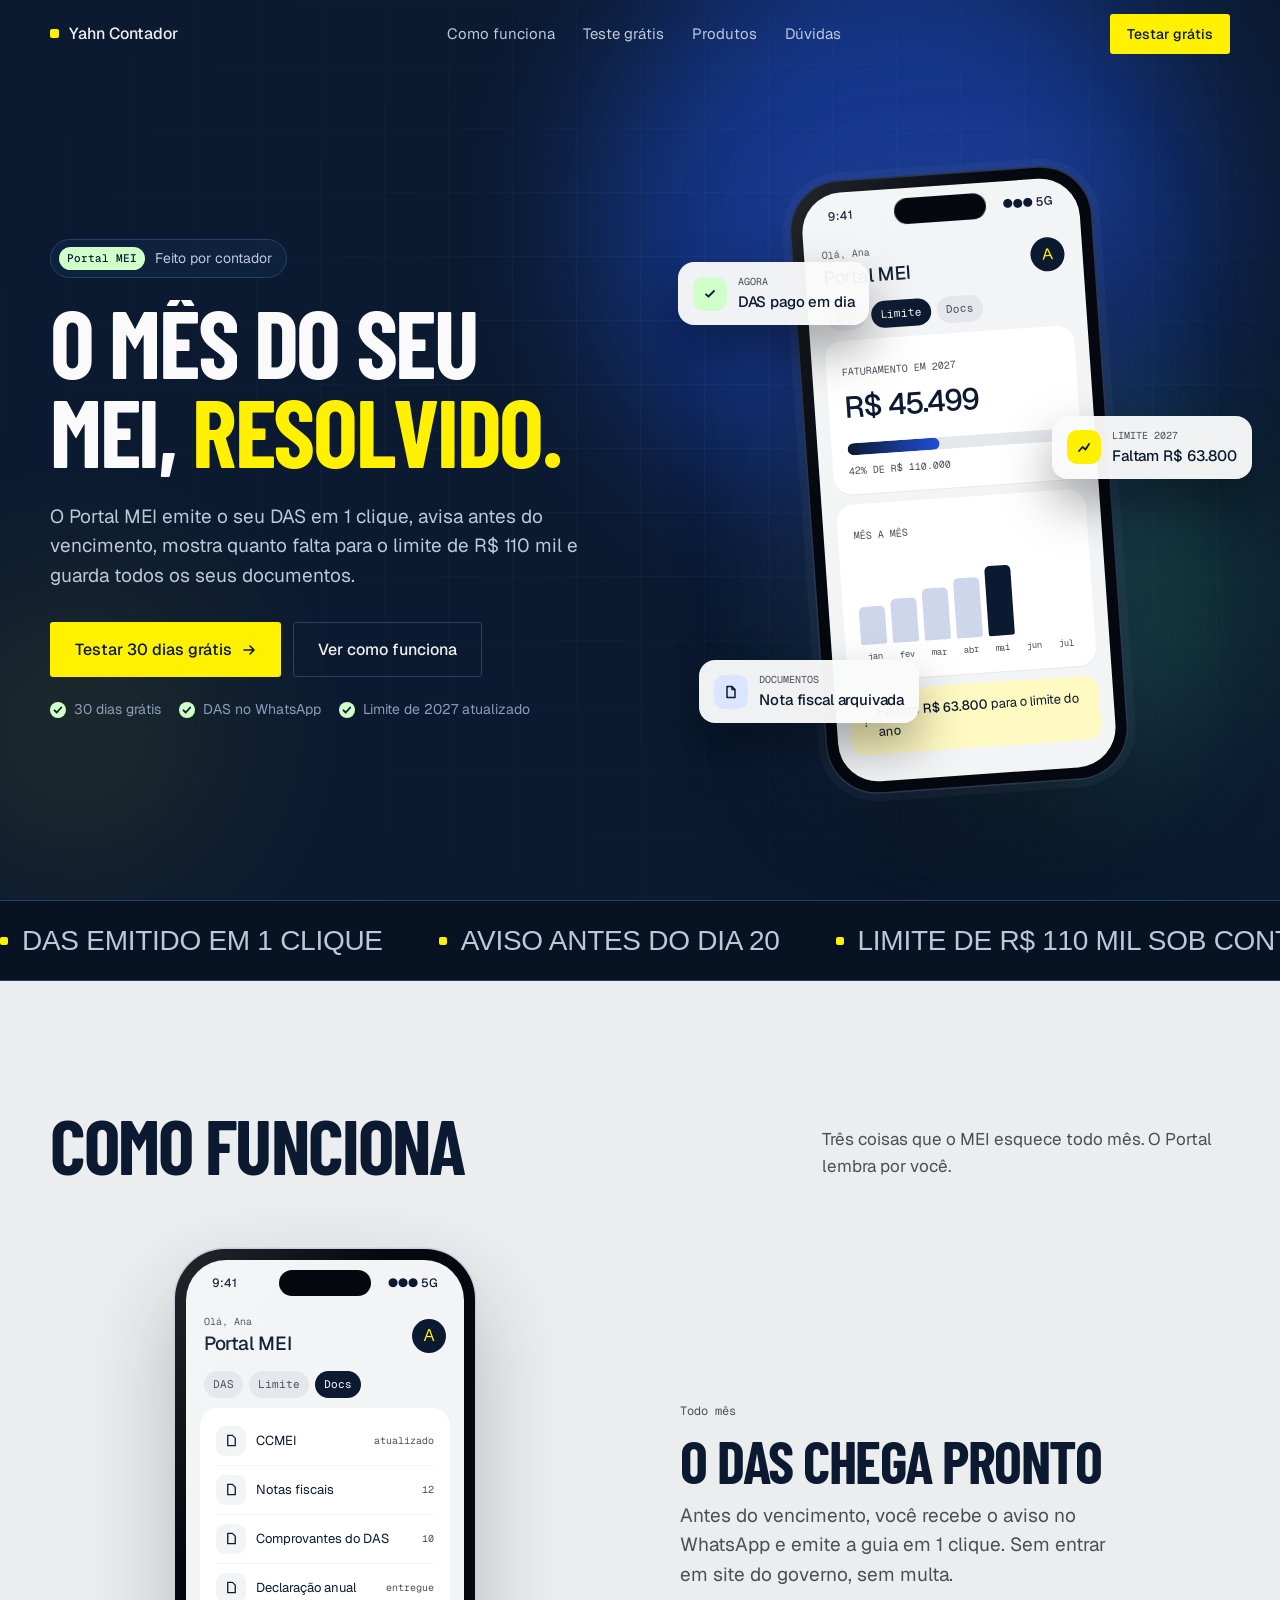
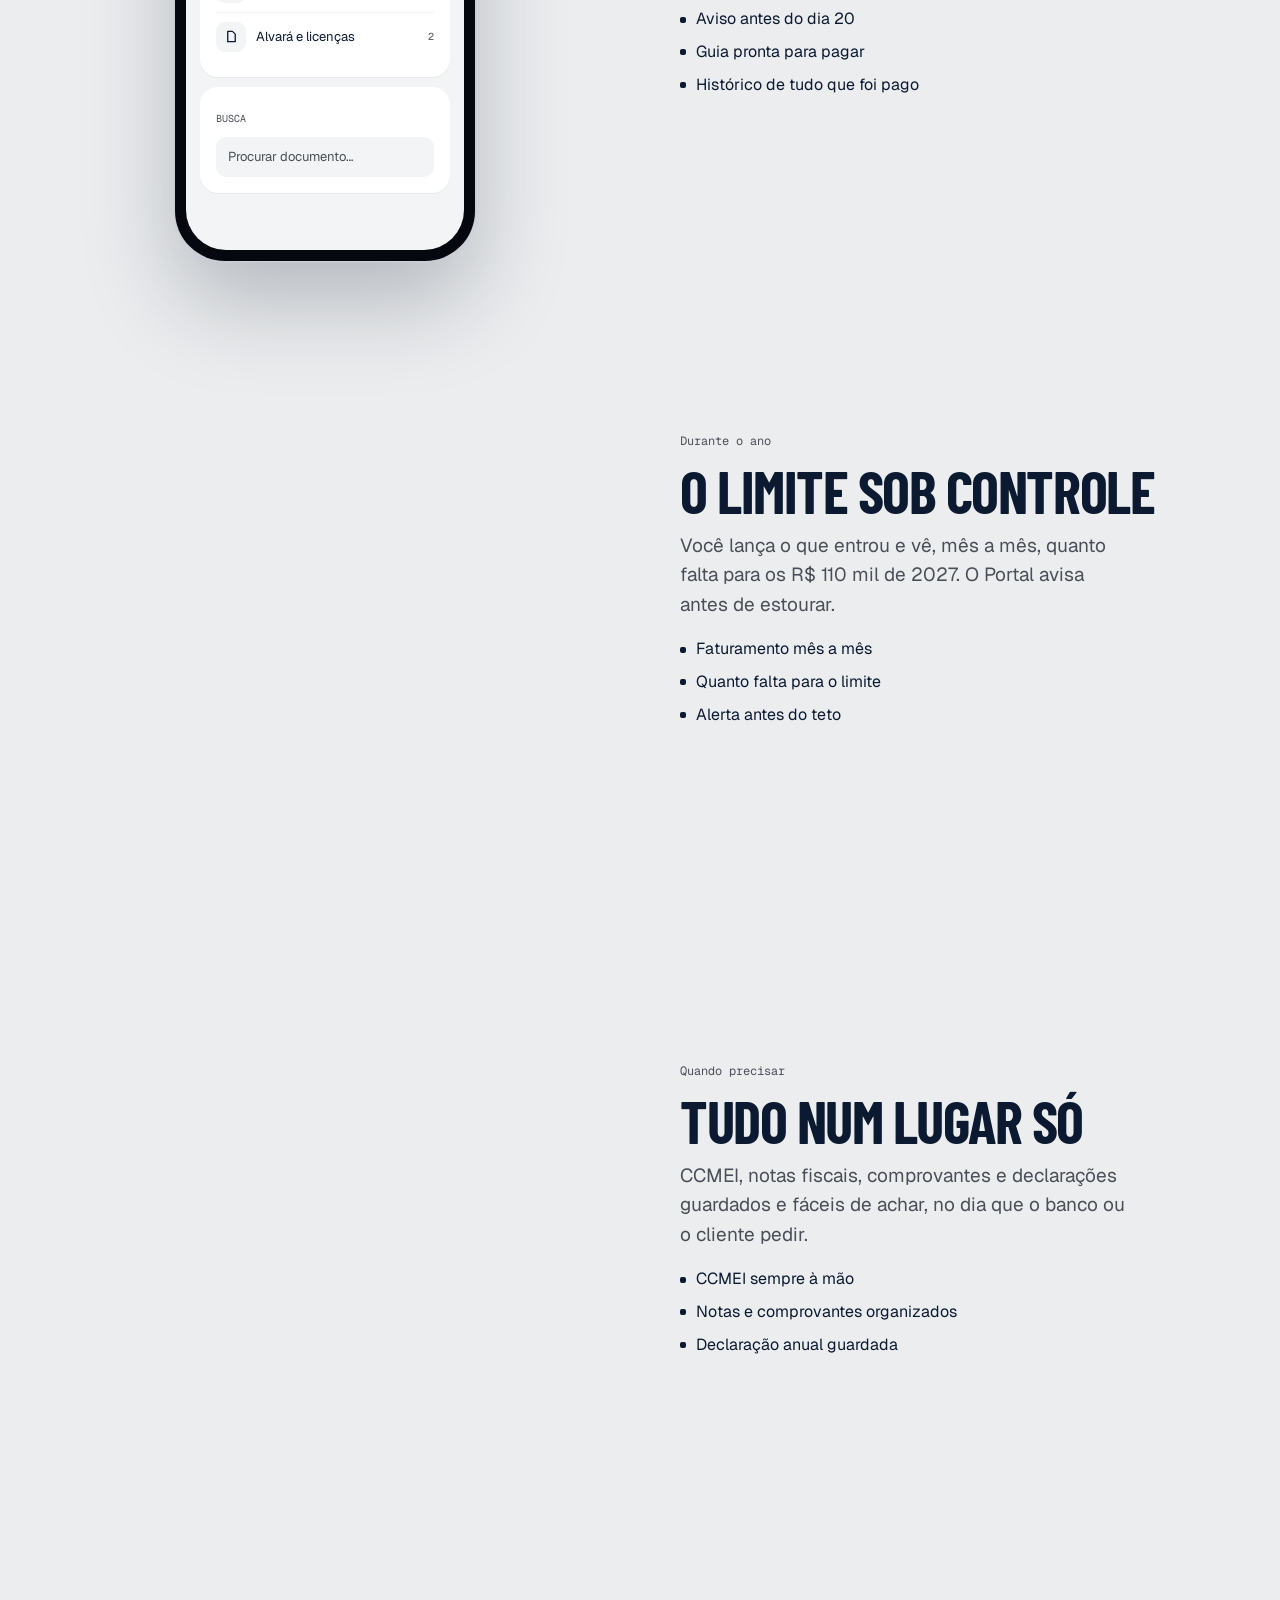
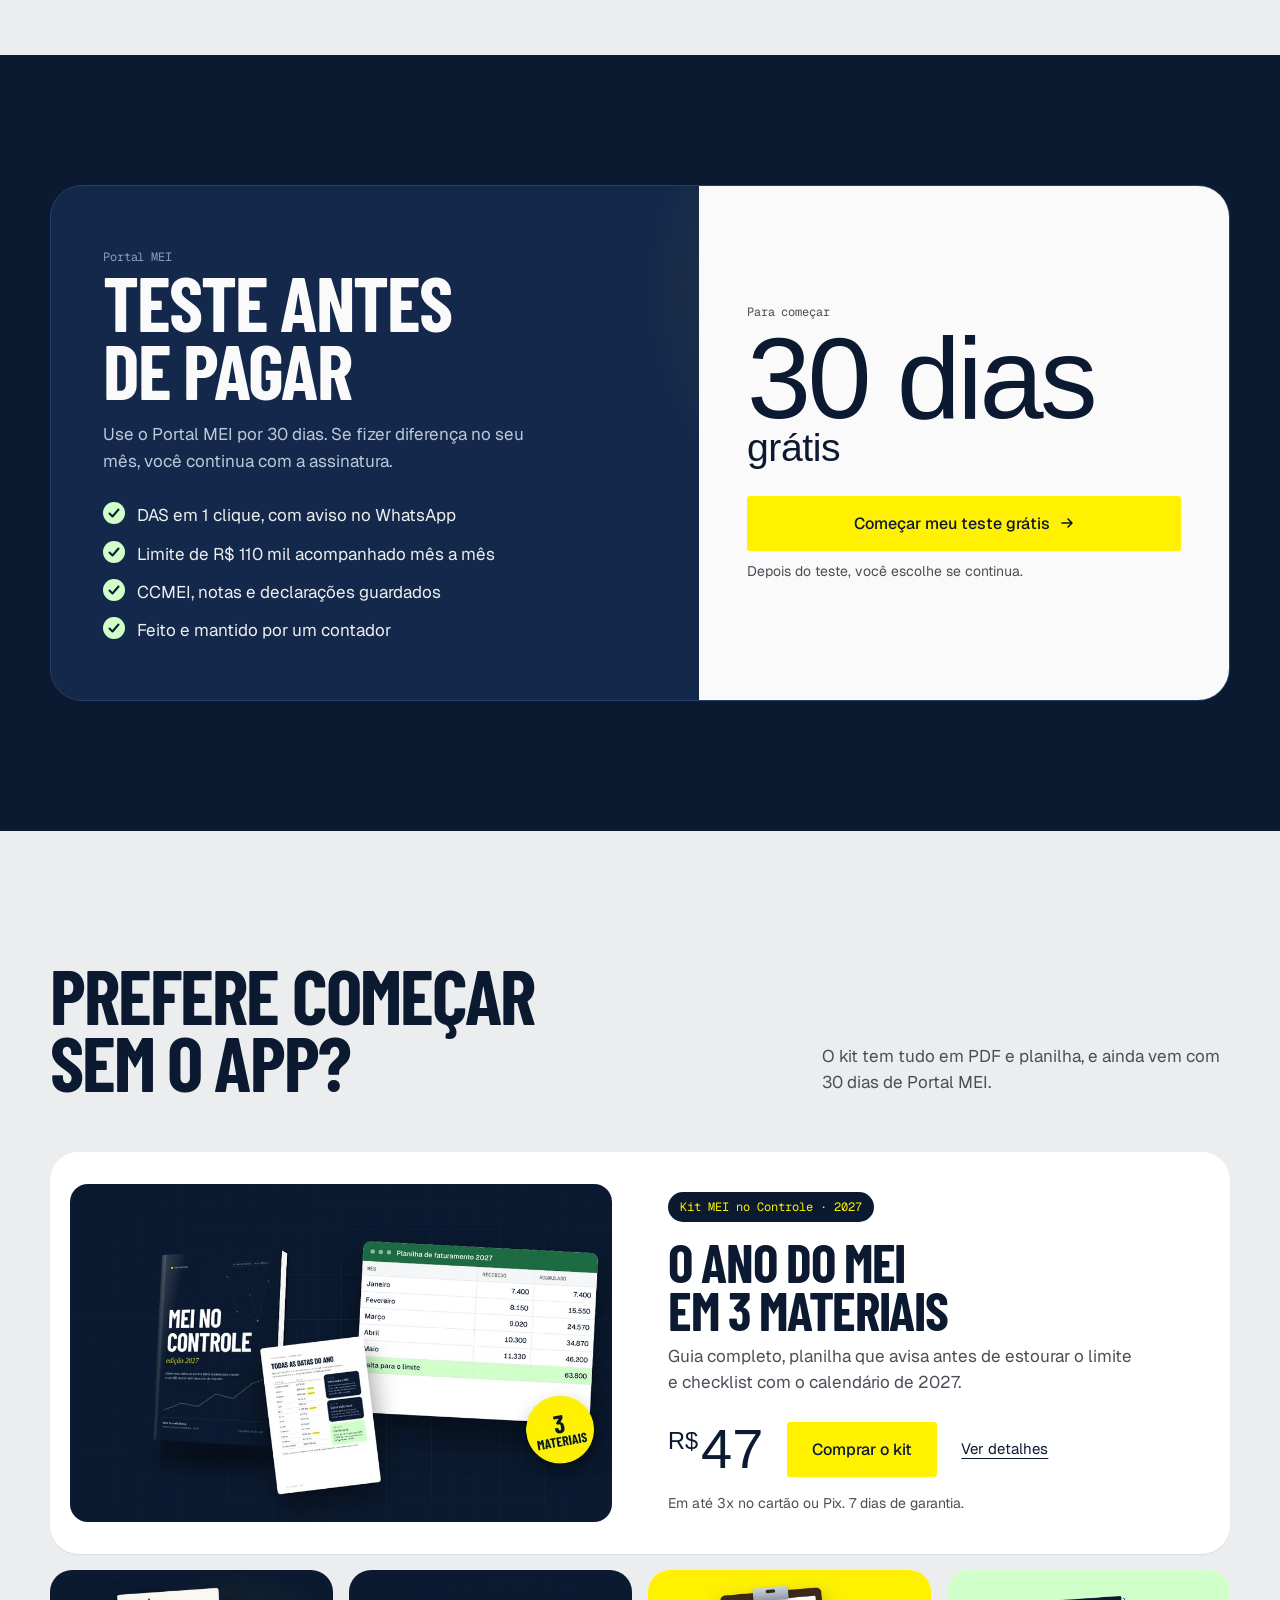
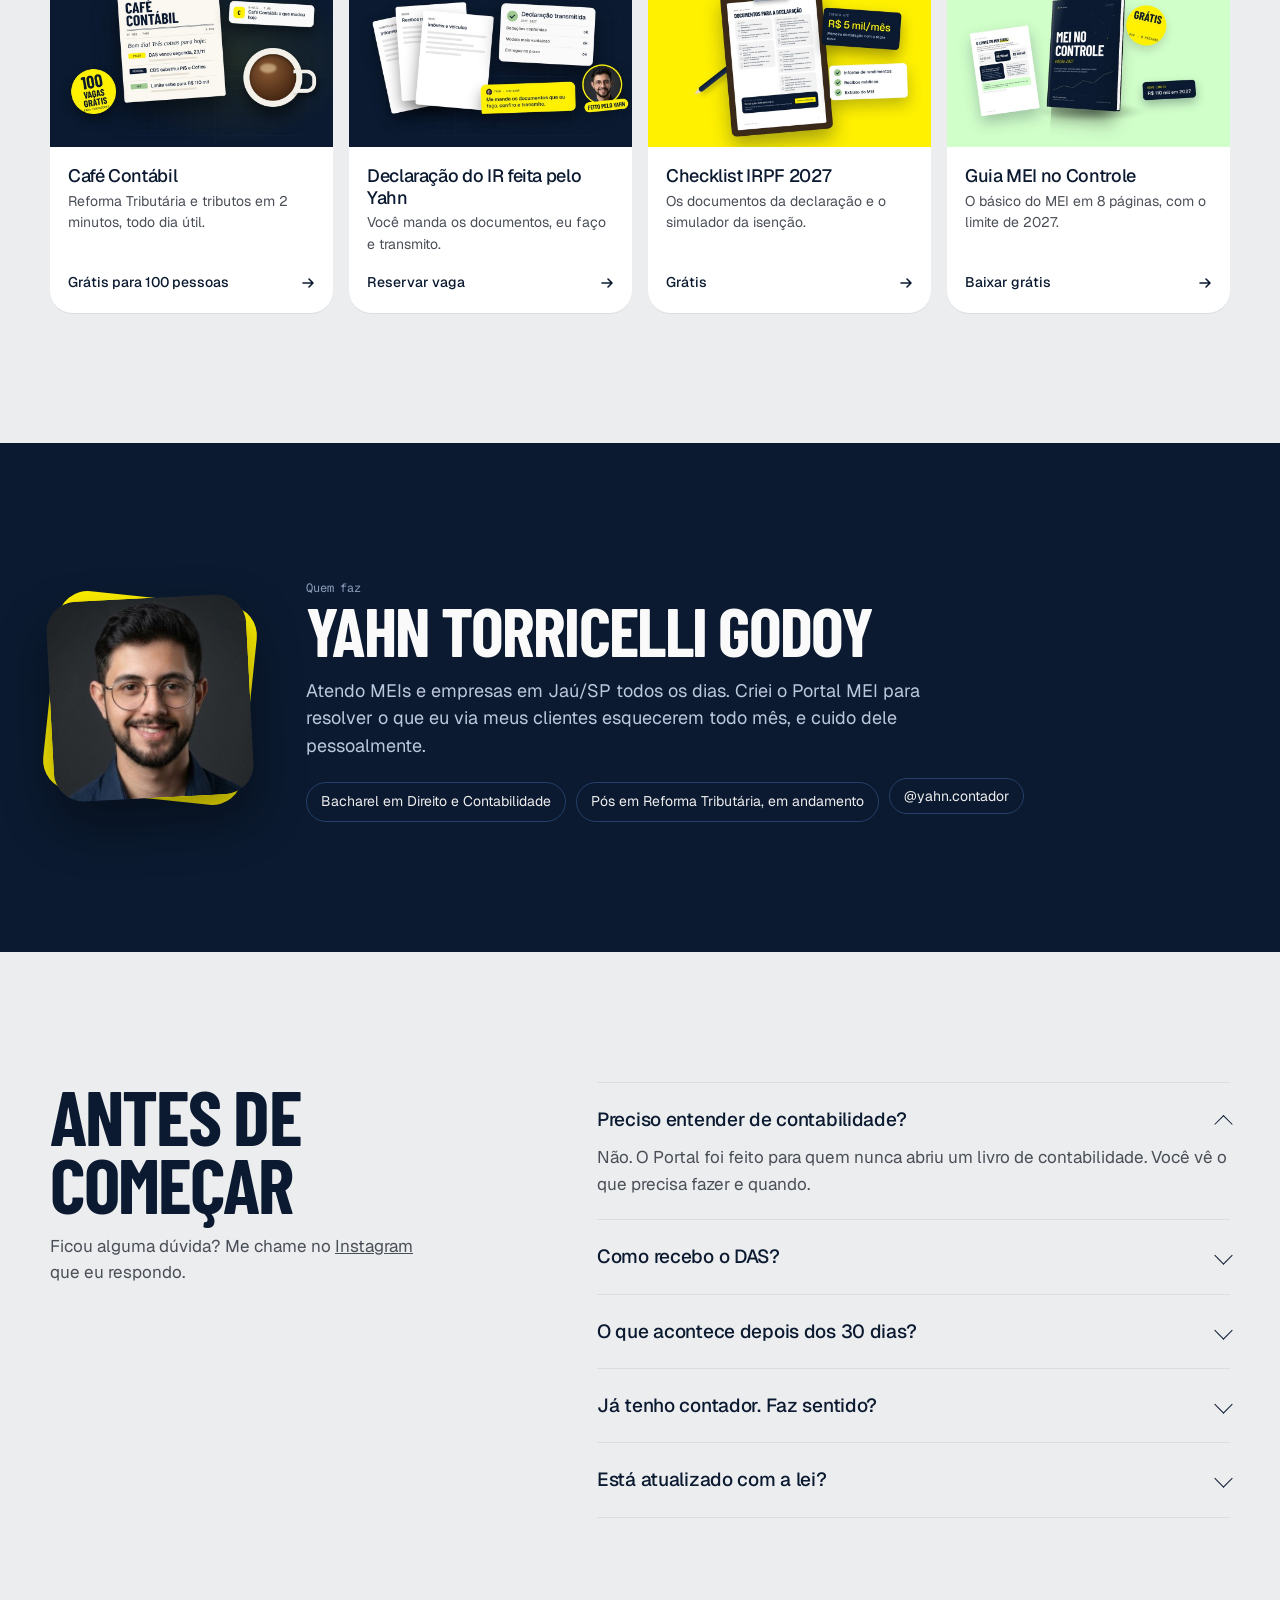
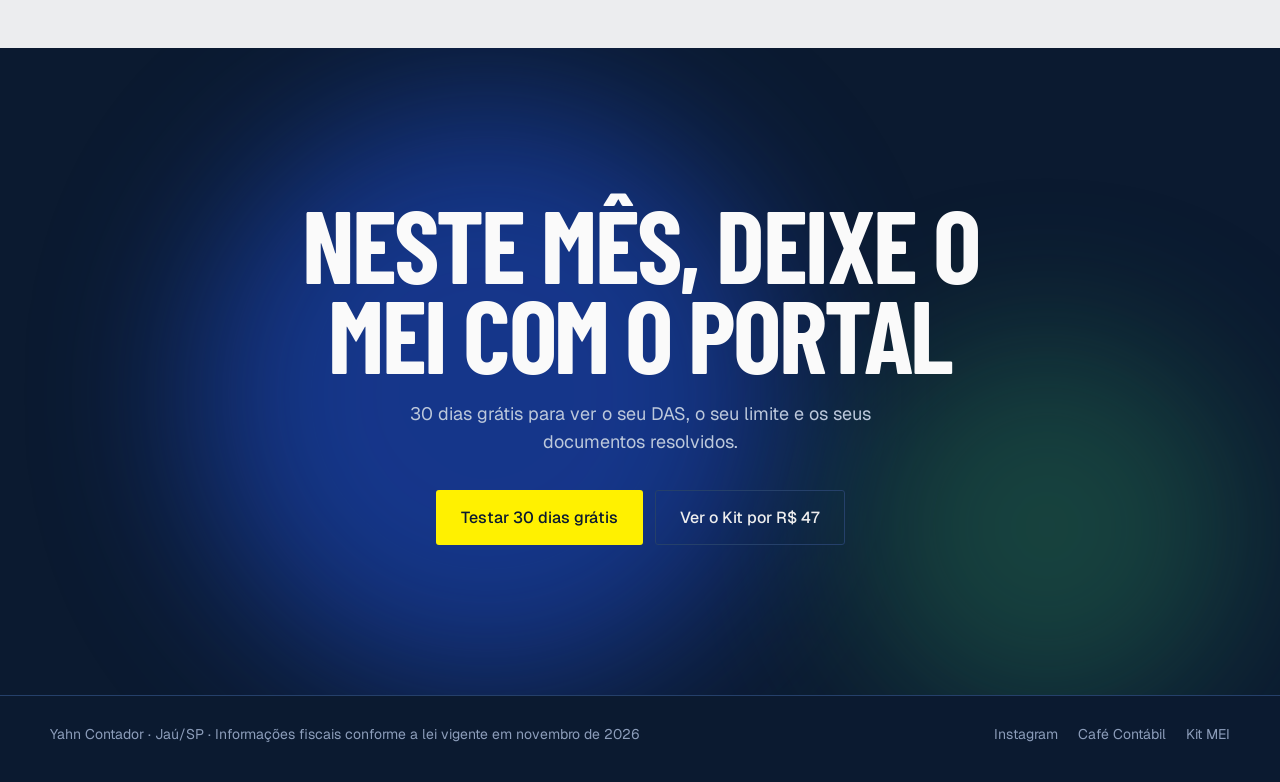
==== commit 773b2624: "Corrige imagens esticadas no celular Co-Authored-By: Claude Opus 5.5 <noreply@anthropic.com> Claude-" ====
--- a/index.html
+++ b/index.html
@@ -25,7 +25,7 @@
 html{scroll-behavior:smooth}
 body{background:var(--canvas);color:var(--bone);font-family:var(--body);font-size:17px;line-height:1.55;-webkit-font-smoothing:antialiased;overflow-x:hidden}
 a{color:inherit}
-img{max-width:100%;display:block}
+img{max-width:100%;height:auto;display:block}
 :focus-visible{outline:2px solid var(--act);outline-offset:3px;border-radius:4px}
 .wrap{width:min(1180px,100% - 48px);margin-inline:auto}
 .disp{font-family:var(--display);font-weight:700;text-transform:uppercase;line-height:.88;letter-spacing:-.025em;text-wrap:balance}
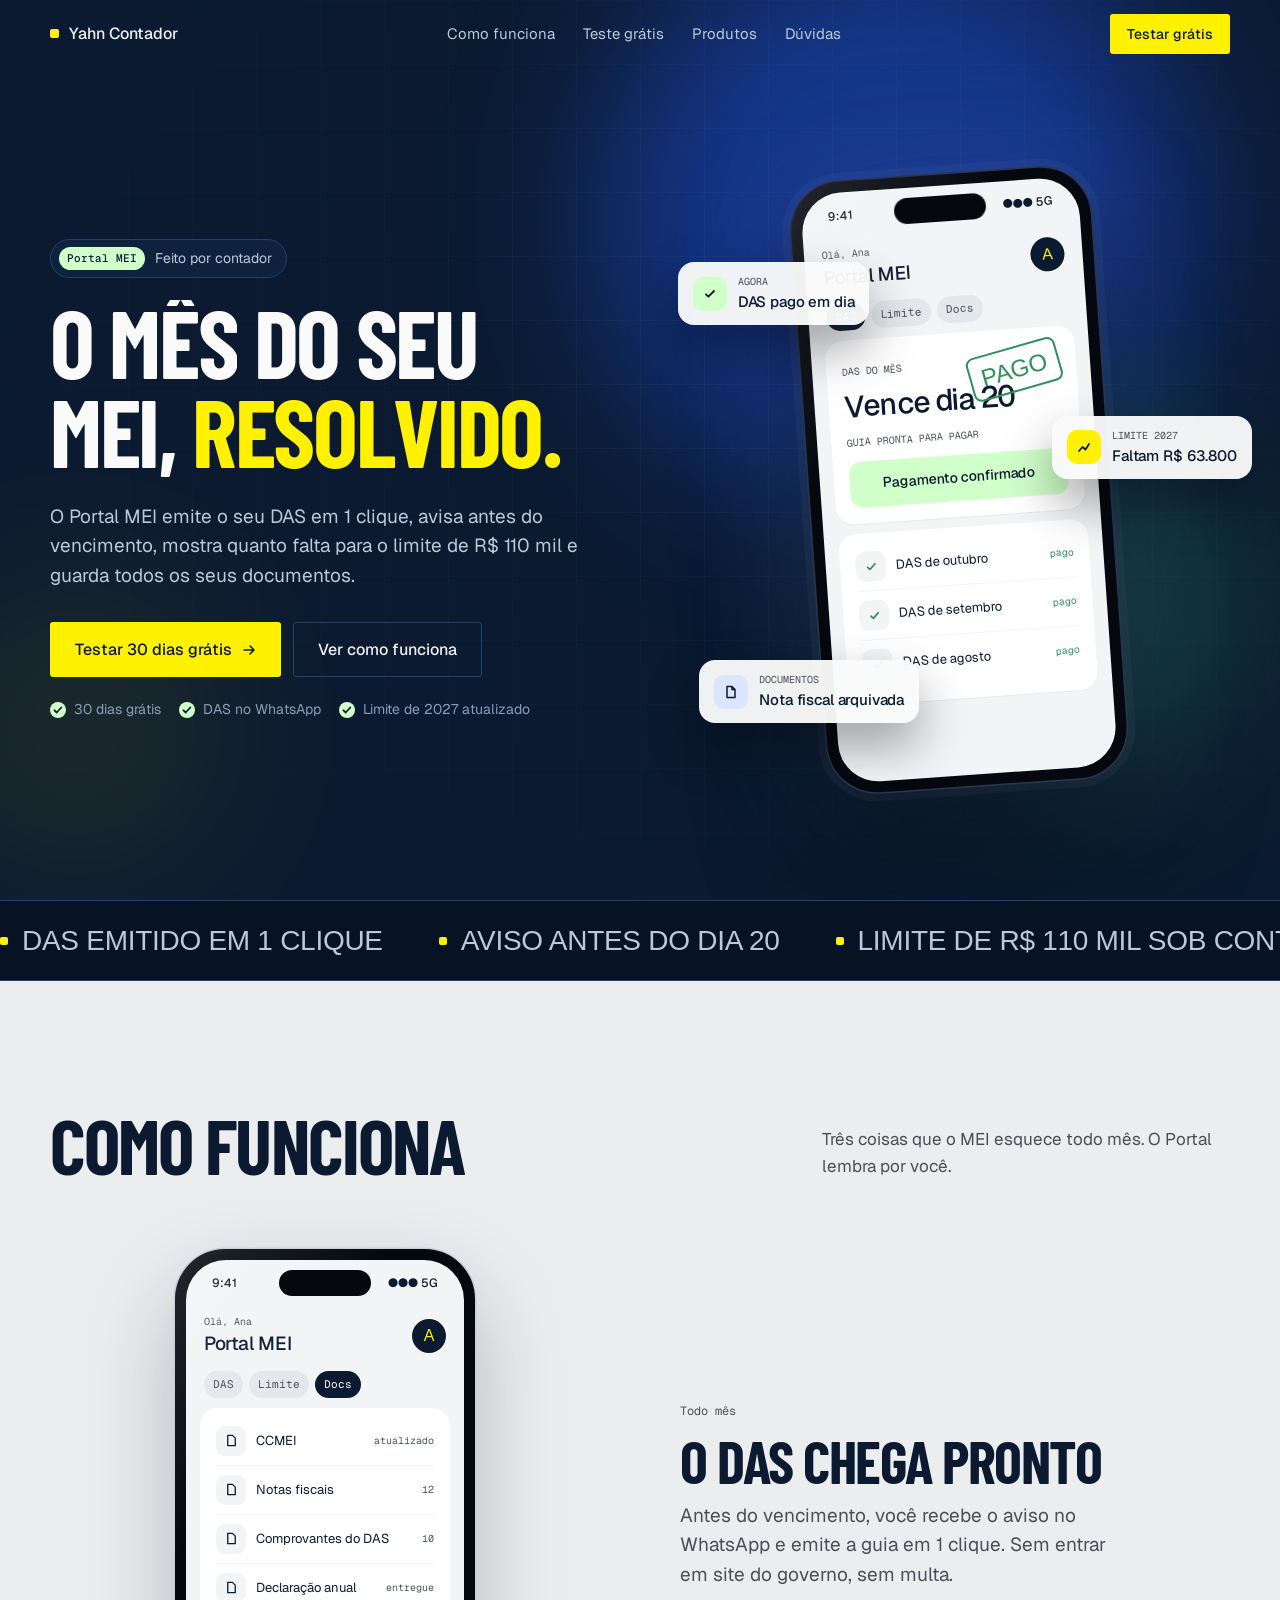
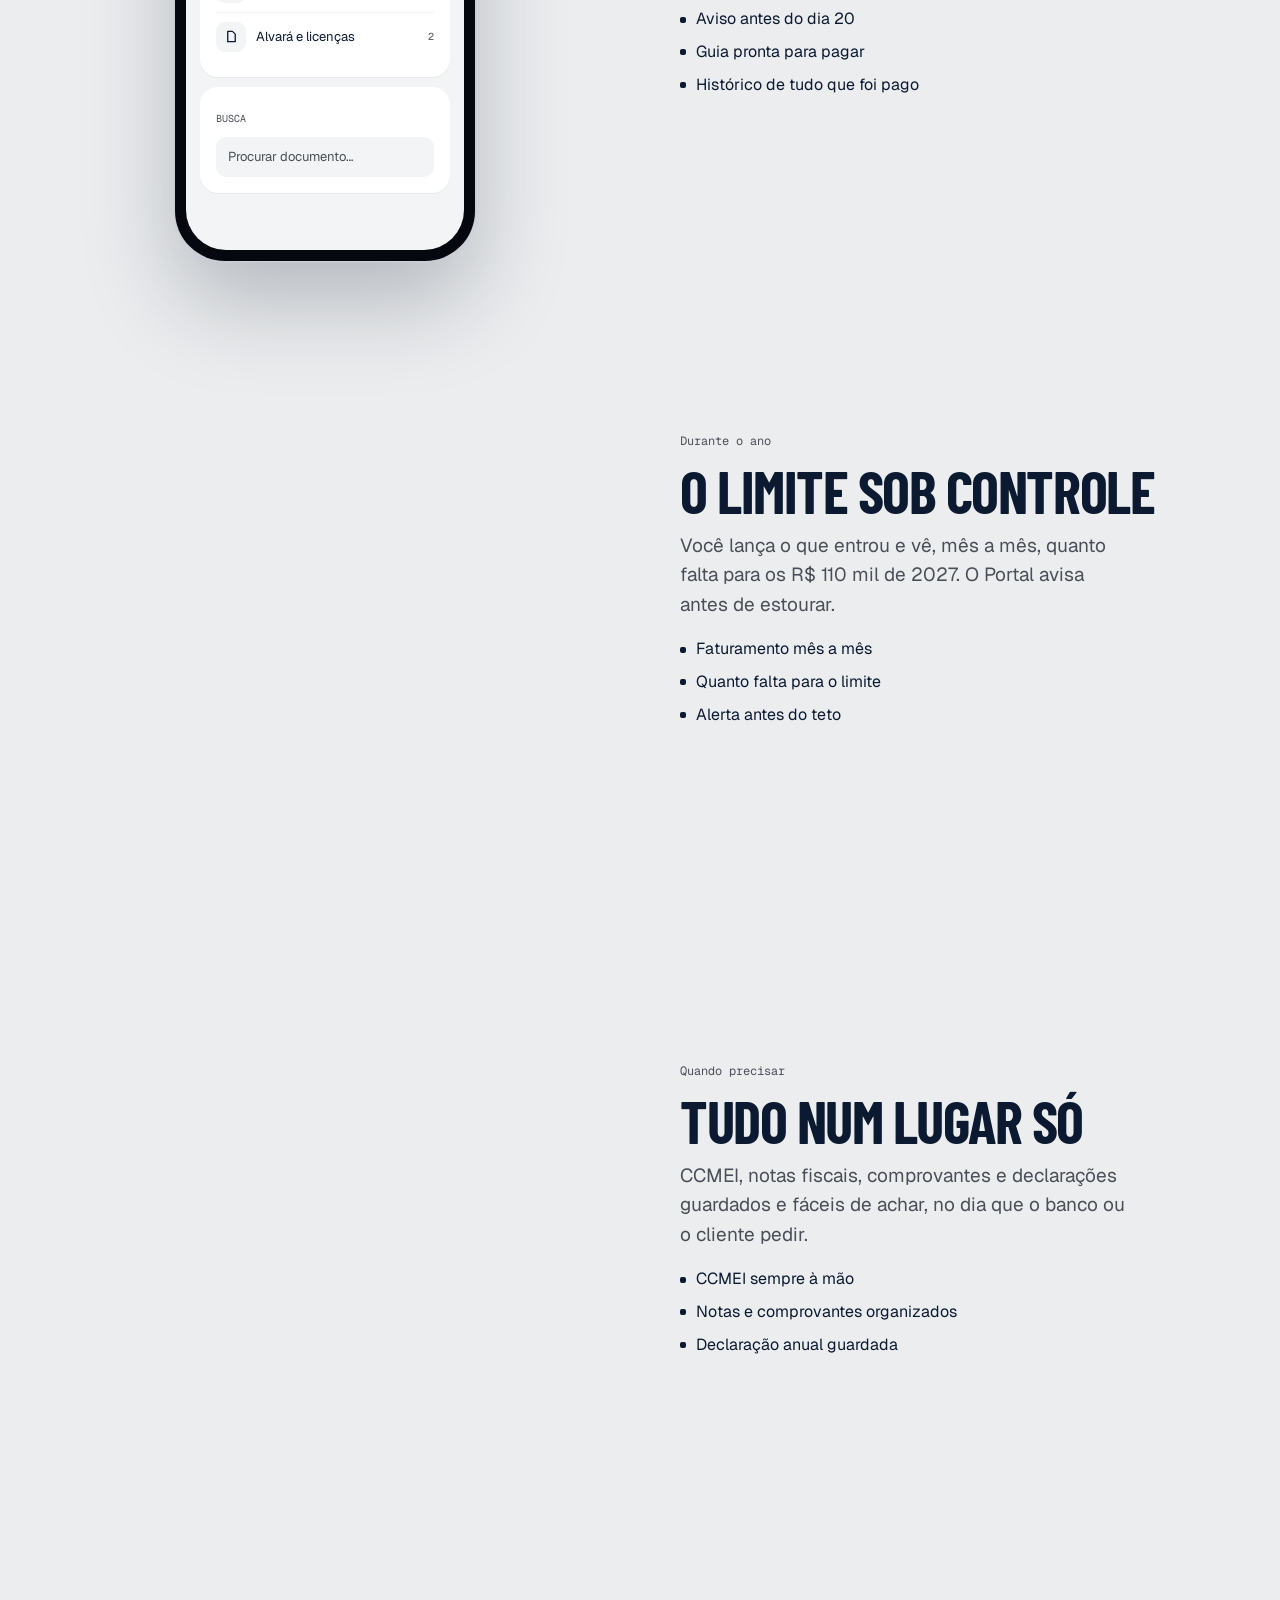
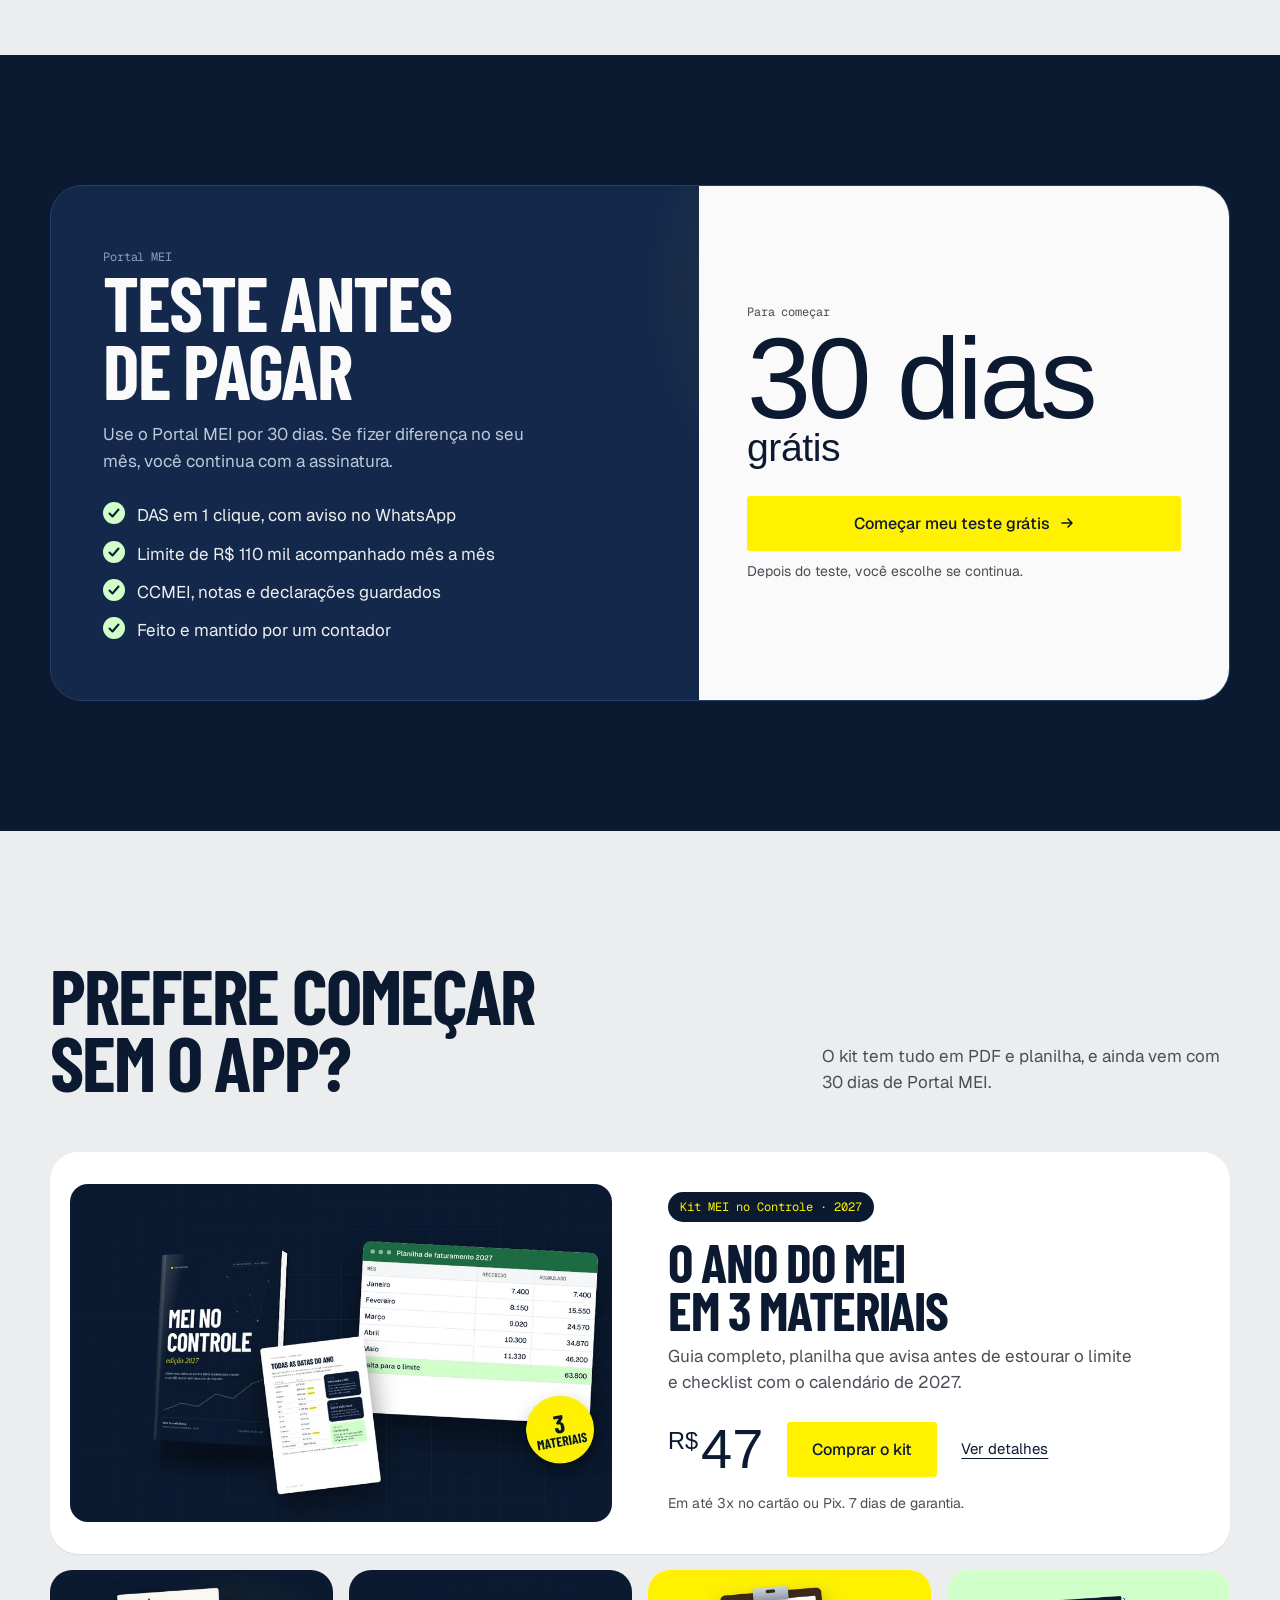
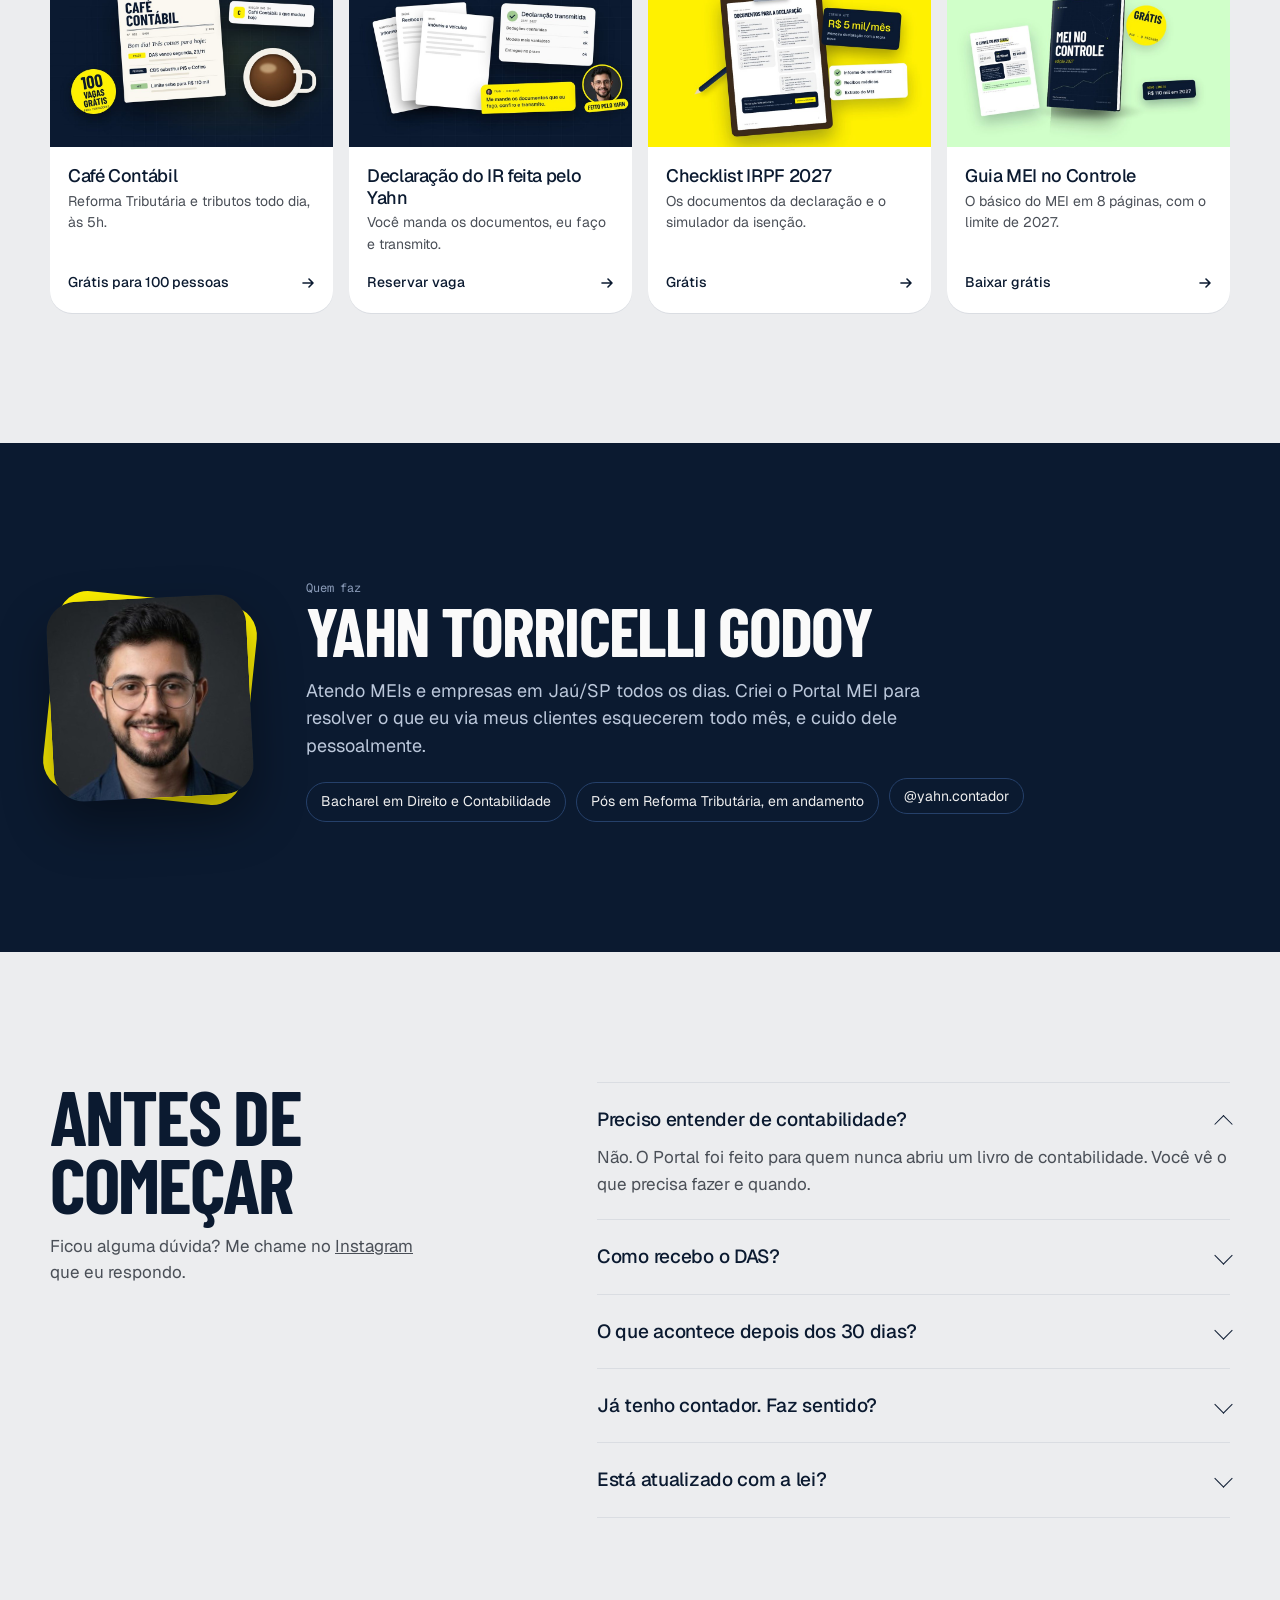
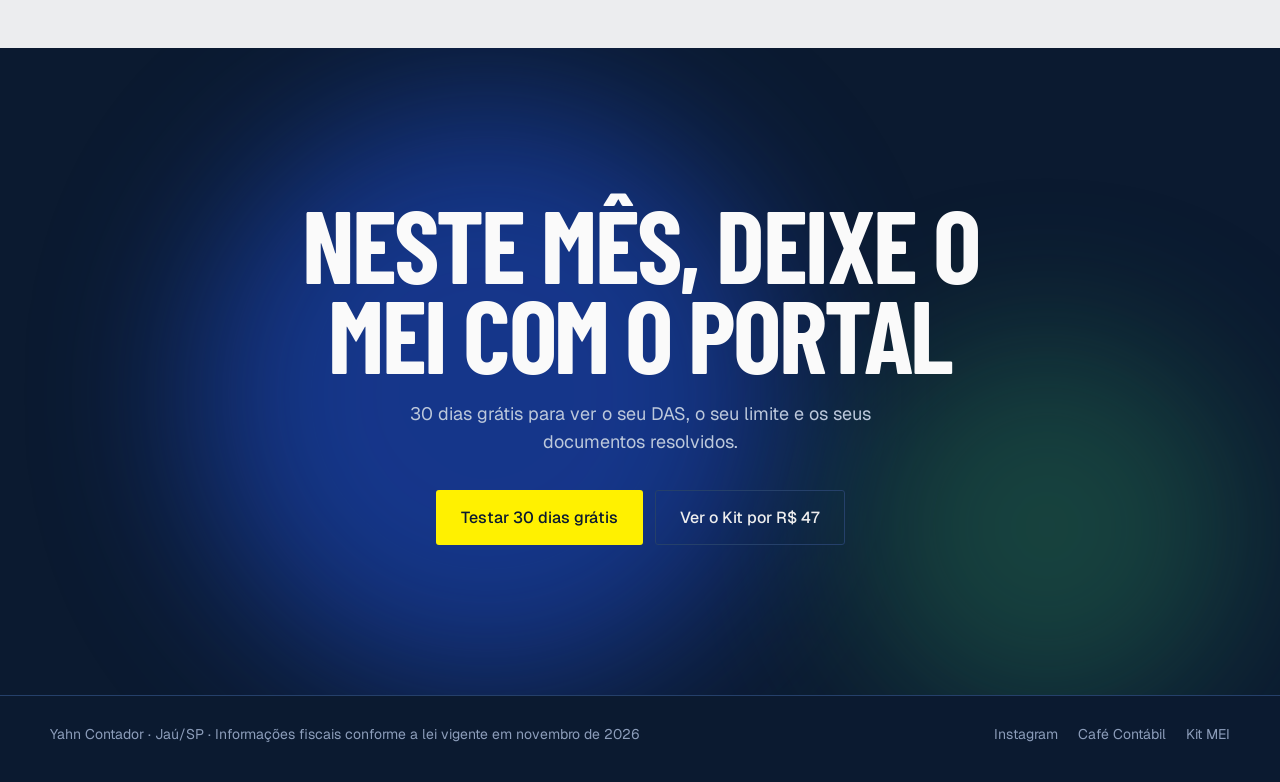
==== commit e4bff280: "Atualiza o horário do Café Contábil na plataforma Co-Authored-By: Claude Opus 5.5 <noreply@anthropic" ====
--- a/index.html
+++ b/index.html
@@ -408,7 +408,7 @@
         </div>
       </article>
       <div class="more">
-        <a class="mc reveal" href="https://ytorricelli-lab.github.io/hub-yahn-contador/cafe/"><div class="im"><img src="img/cafe-contabil.jpg" alt="Café Contábil" loading="lazy" width="960" height="600"></div><div class="tx"><h4>Café Contábil</h4><p>Reforma Tributária e tributos em 2 minutos, todo dia útil.</p><span class="go">Grátis para 100 pessoas <svg width="14" height="14" viewBox="0 0 14 14" fill="none"><path d="M2 7h10M8 3l4 4-4 4" stroke="currentColor" stroke-width="1.6" stroke-linecap="round" stroke-linejoin="round"/></svg></span></div></a>
+        <a class="mc reveal" href="https://ytorricelli-lab.github.io/hub-yahn-contador/cafe/"><div class="im"><img src="img/cafe-contabil.jpg" alt="Café Contábil" loading="lazy" width="960" height="600"></div><div class="tx"><h4>Café Contábil</h4><p>Reforma Tributária e tributos todo dia, às 5h.</p><span class="go">Grátis para 100 pessoas <svg width="14" height="14" viewBox="0 0 14 14" fill="none"><path d="M2 7h10M8 3l4 4-4 4" stroke="currentColor" stroke-width="1.6" stroke-linecap="round" stroke-linejoin="round"/></svg></span></div></a>
         <a class="mc reveal" href="https://wa.me/5514991696399?text=Ol%C3%A1%2C%20Yahn%21%20Vim%20pelo%20site%20e%20quero%20reservar%20minha%20vaga%20para%20a%20declara%C3%A7%C3%A3o%20do%20IR%202027.%0A%0ANome%3A%0ACidade%3A%0ATenho%20renda%20de%3A%20%28sal%C3%A1rio%2C%20MEI%2C%20aluguel%2C%20investimentos...%29"><div class="im"><img src="img/declaracao-feita-pelo-yahn.jpg" alt="Declaração do IR feita pelo Yahn" loading="lazy" width="960" height="600"></div><div class="tx"><h4>Declaração do IR feita pelo Yahn</h4><p>Você manda os documentos, eu faço e transmito.</p><span class="go">Reservar vaga <svg width="14" height="14" viewBox="0 0 14 14" fill="none"><path d="M2 7h10M8 3l4 4-4 4" stroke="currentColor" stroke-width="1.6" stroke-linecap="round" stroke-linejoin="round"/></svg></span></div></a>
         <a class="mc reveal" href="https://ytorricelli-lab.github.io/hub-yahn-contador/irpf/"><div class="im"><img src="img/checklist-irpf-2027.jpg" alt="Checklist IRPF 2027" loading="lazy" width="960" height="600"></div><div class="tx"><h4>Checklist IRPF 2027</h4><p>Os documentos da declaração e o simulador da isenção.</p><span class="go">Grátis <svg width="14" height="14" viewBox="0 0 14 14" fill="none"><path d="M2 7h10M8 3l4 4-4 4" stroke="currentColor" stroke-width="1.6" stroke-linecap="round" stroke-linejoin="round"/></svg></span></div></a>
         <a class="mc reveal" href="https://ytorricelli-lab.github.io/hub-yahn-contador/MEI-no-Controle-2027.pdf"><div class="im"><img src="img/mei-no-controle-gratis.jpg" alt="Guia MEI no Controle 2027" loading="lazy" width="960" height="600"></div><div class="tx"><h4>Guia MEI no Controle</h4><p>O básico do MEI em 8 páginas, com o limite de 2027.</p><span class="go">Baixar grátis <svg width="14" height="14" viewBox="0 0 14 14" fill="none"><path d="M2 7h10M8 3l4 4-4 4" stroke="currentColor" stroke-width="1.6" stroke-linecap="round" stroke-linejoin="round"/></svg></span></div></a>
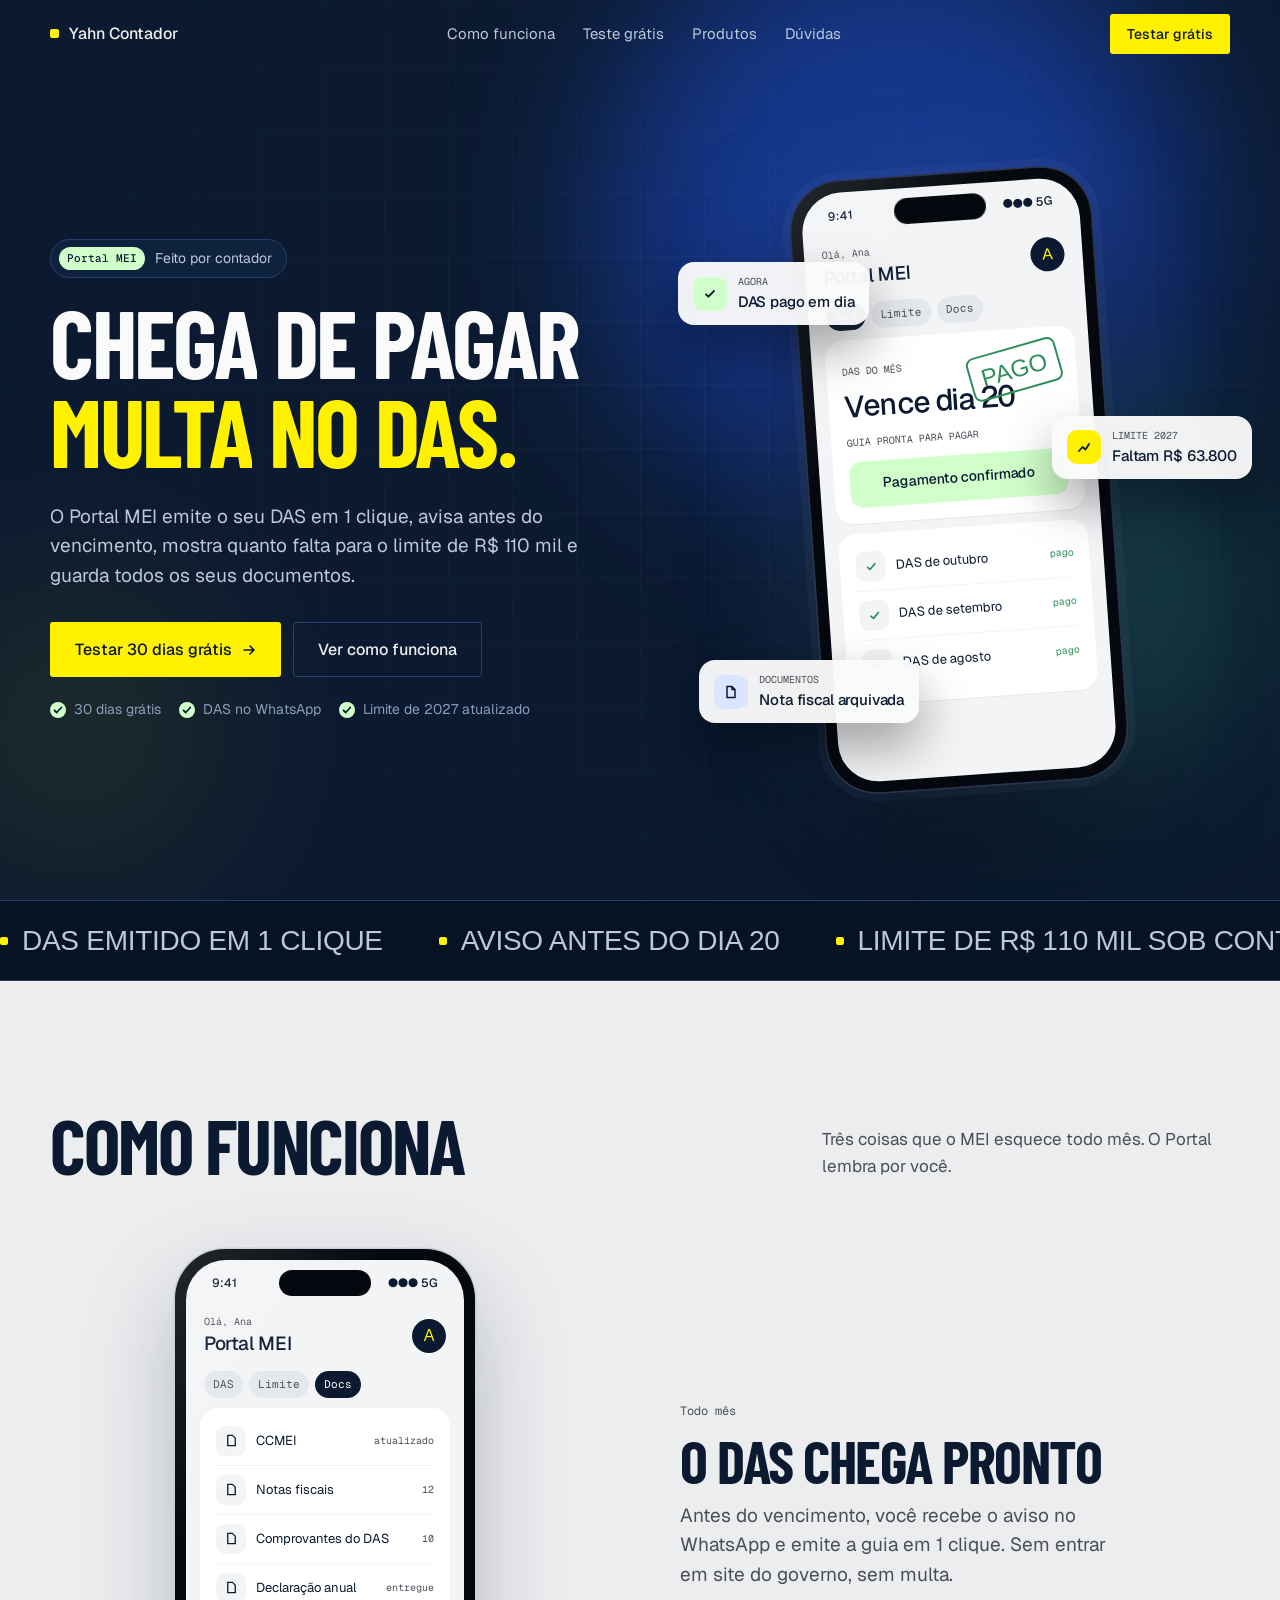
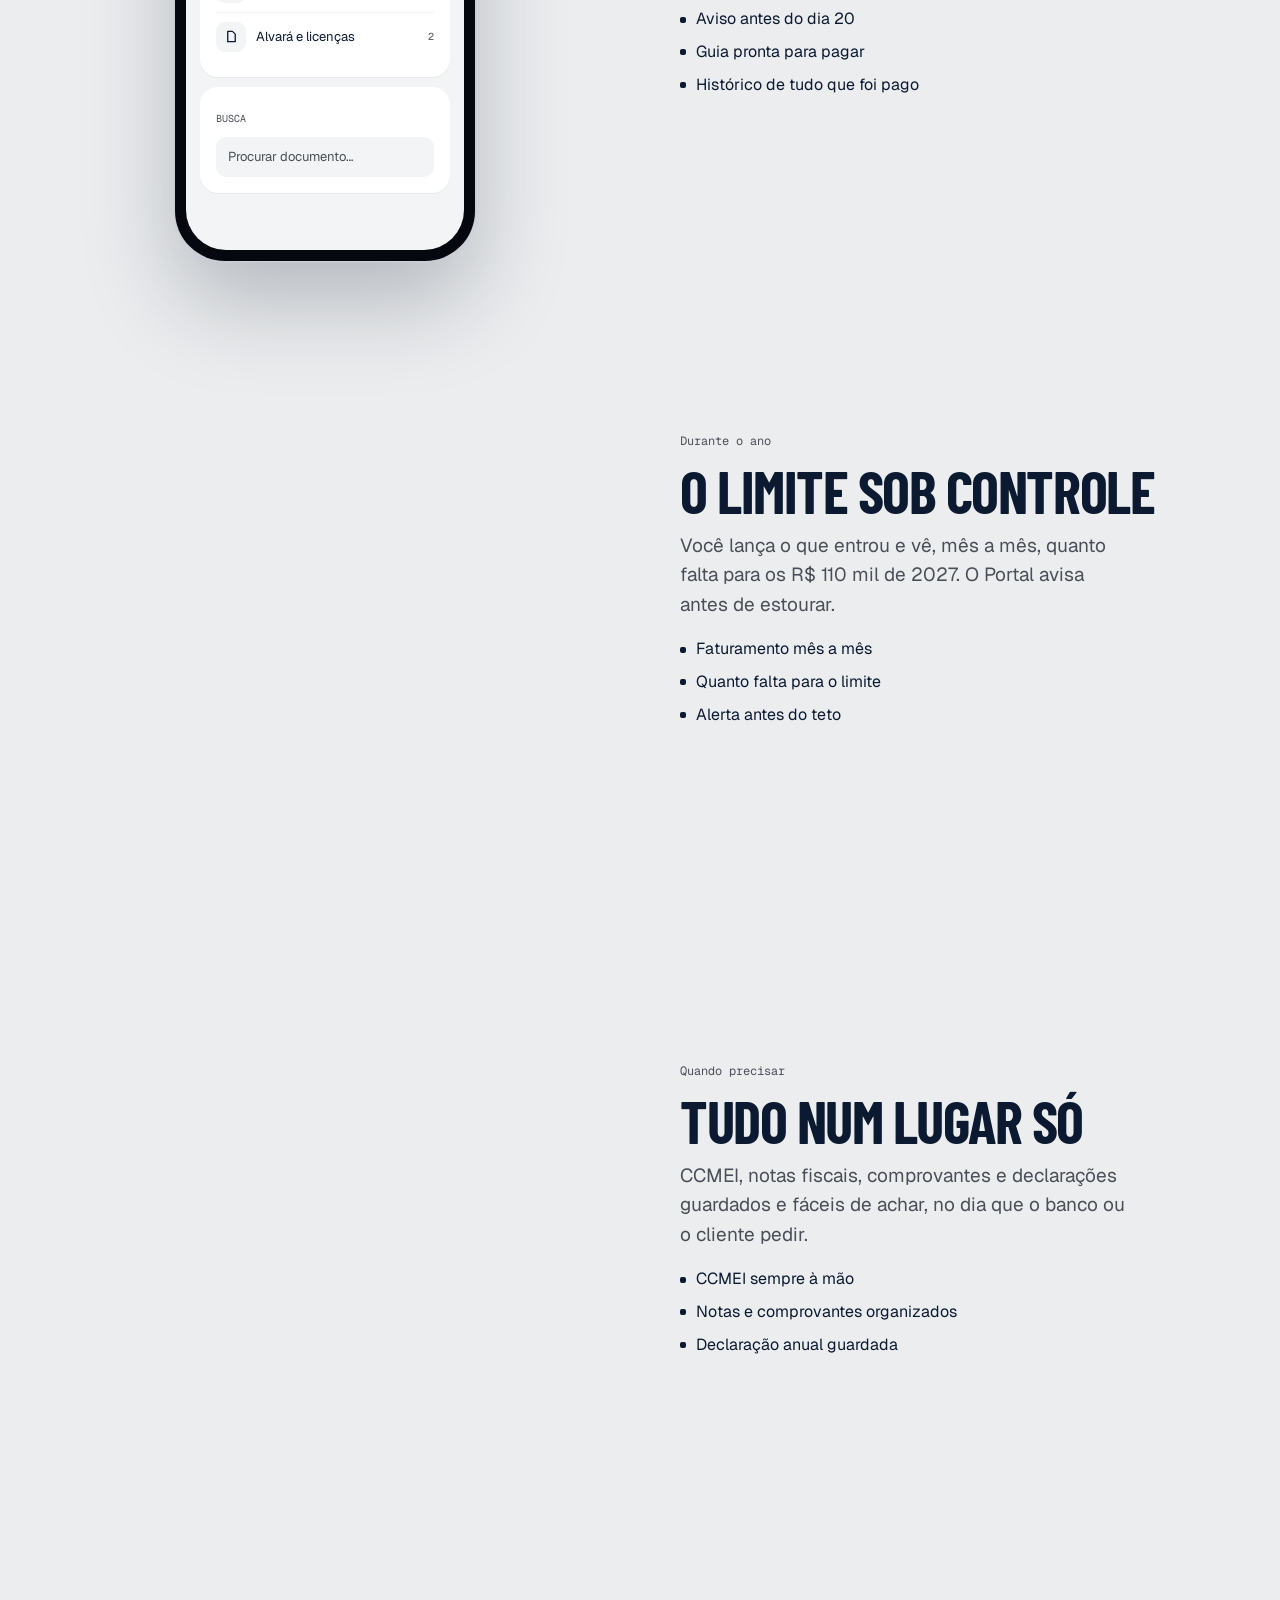
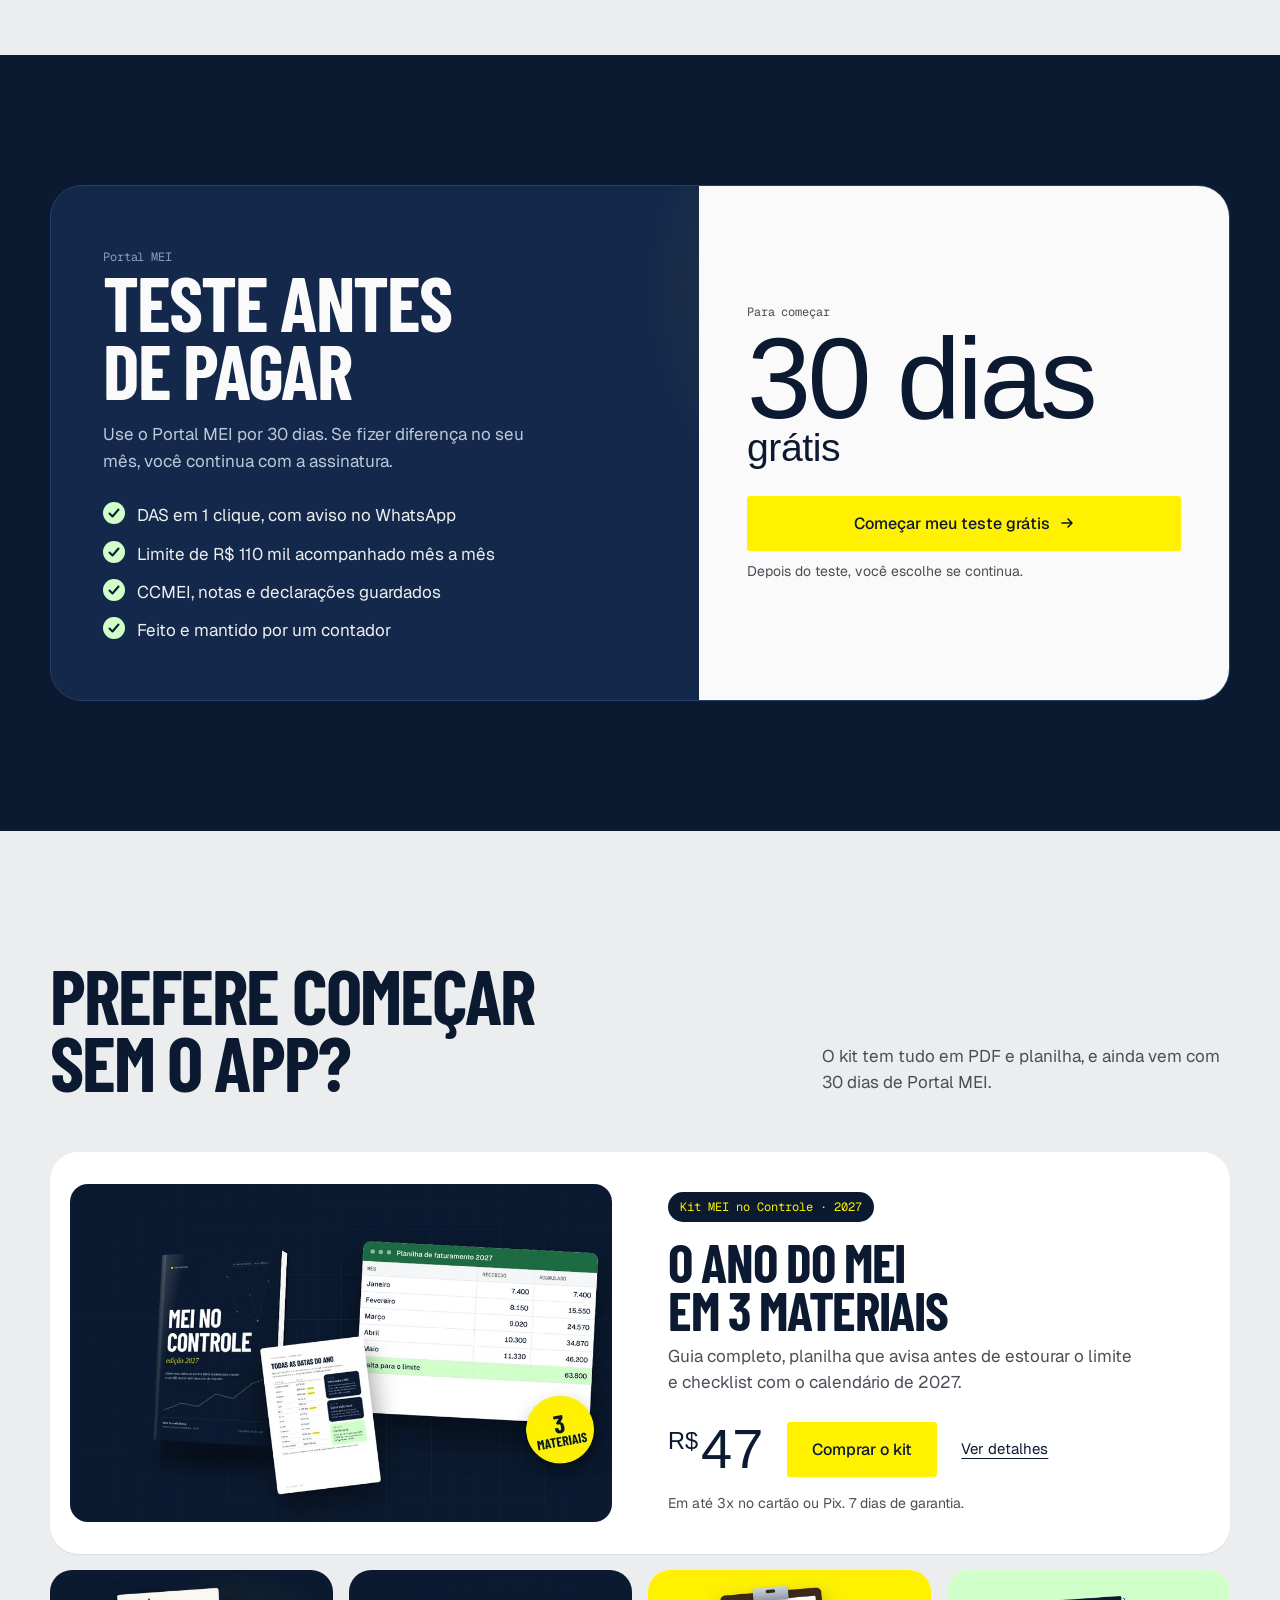
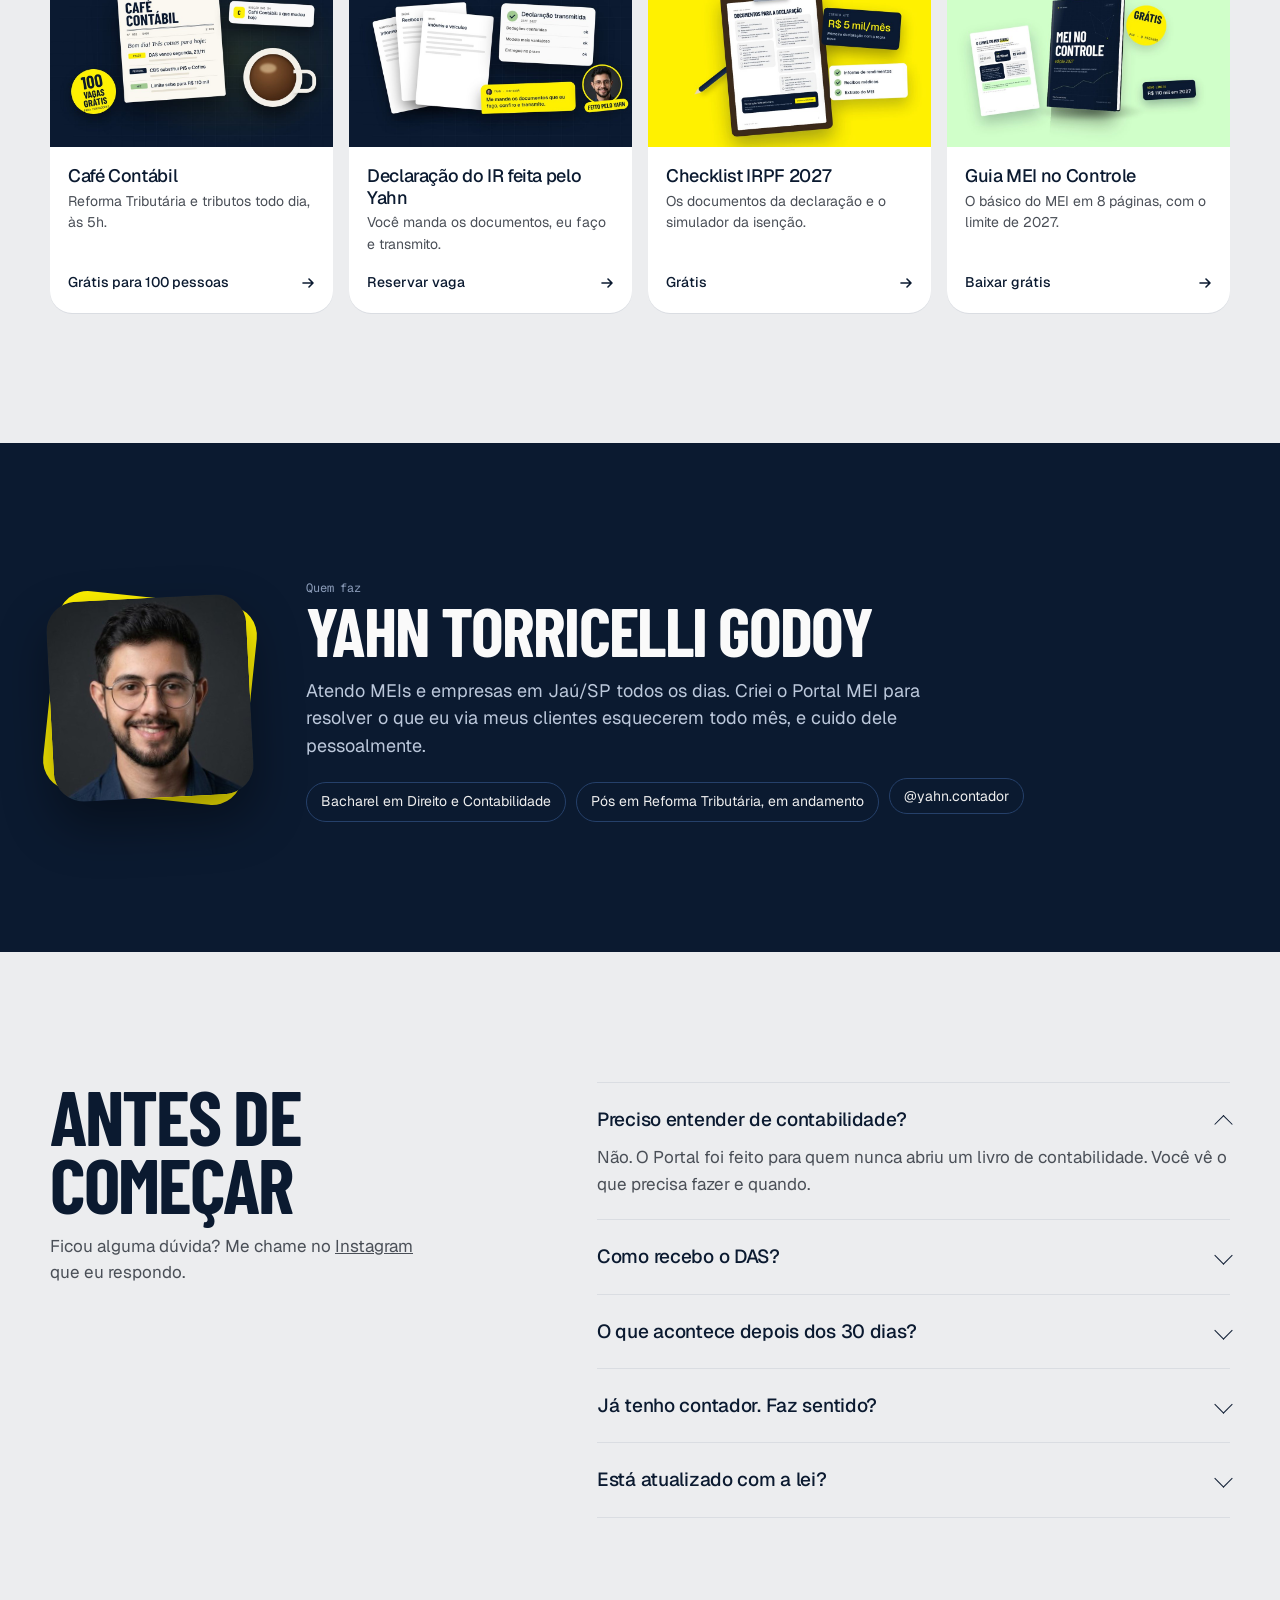
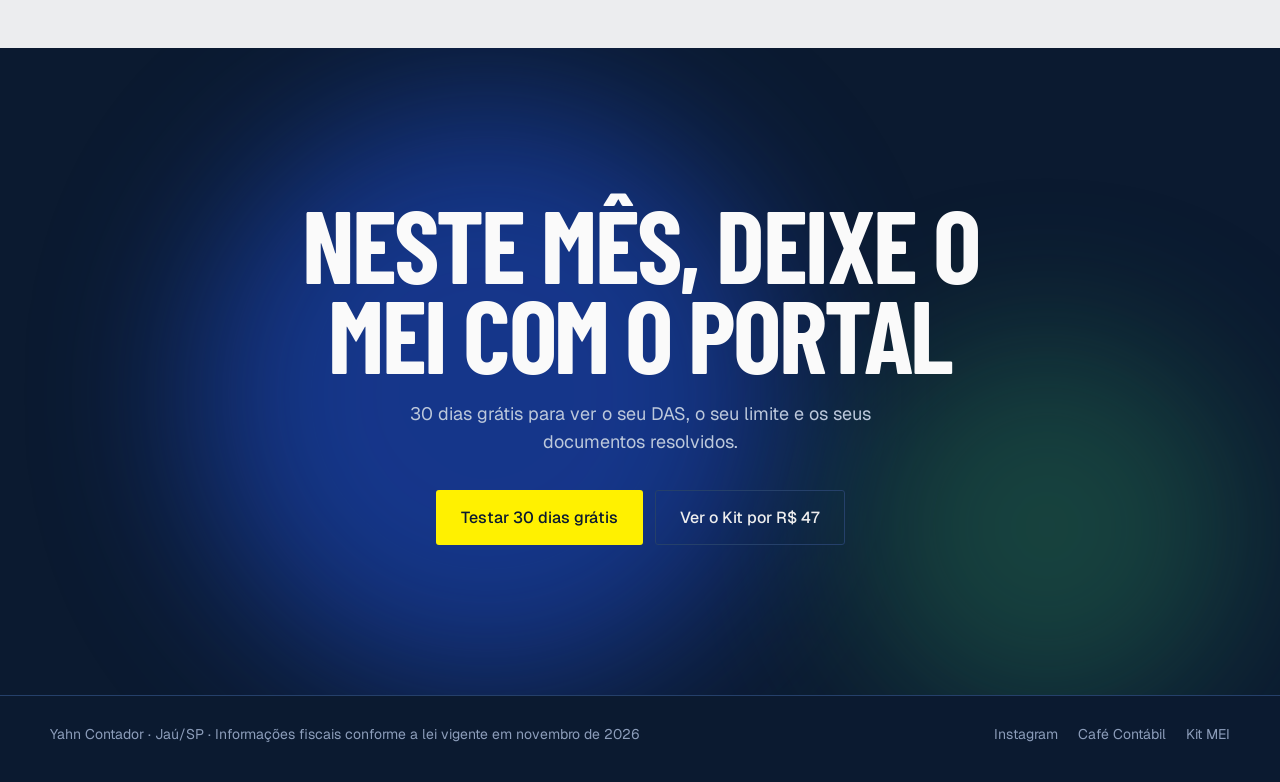
==== commit 04b73a43: "Troca a chamada do topo para "Chega de pagar multa no DAS" Co-Authored-By: Claude Opus 5.5 <noreply@" ====
--- a/index.html
+++ b/index.html
@@ -3,7 +3,7 @@
 <head>
 <meta charset="utf-8">
 <meta name="viewport" content="width=device-width, initial-scale=1">
-<title>Portal MEI · o mês do seu MEI resolvido · Yahn Contador</title>
+<title>Portal MEI · chega de pagar multa no DAS · Yahn Contador</title>
 <meta name="description" content="O Portal MEI emite o DAS, acompanha o limite de R$ 110 mil e guarda os documentos do seu MEI. Feito por contador. Teste 30 dias grátis.">
 <meta name="theme-color" content="#0B1A30">
 <link rel="preconnect" href="https://fonts.googleapis.com">
@@ -312,7 +312,7 @@
     <div class="wrap hero-grid">
       <div>
         <span class="eyebrow fade"><b>Portal MEI</b>Feito por contador</span>
-        <h1 class="disp" id="h1">O mês do seu MEI, <em>resolvido.</em></h1>
+        <h1 class="disp" id="h1">Chega de pagar <em>multa no DAS.</em></h1>
         <p class="lead fade">O Portal MEI emite o seu DAS em 1 clique, avisa antes do vencimento, mostra quanto falta para o limite de R$ 110 mil e guarda todos os seus documentos.</p>
         <div class="ctas fade">
           <a class="btn btn-act" href="https://portal-mei.app">Testar 30 dias grátis <svg class="arr" viewBox="0 0 14 14" fill="none"><path d="M2 7h10M8 3l4 4-4 4" stroke="currentColor" stroke-width="1.6" stroke-linecap="round" stroke-linejoin="round"/></svg></a>
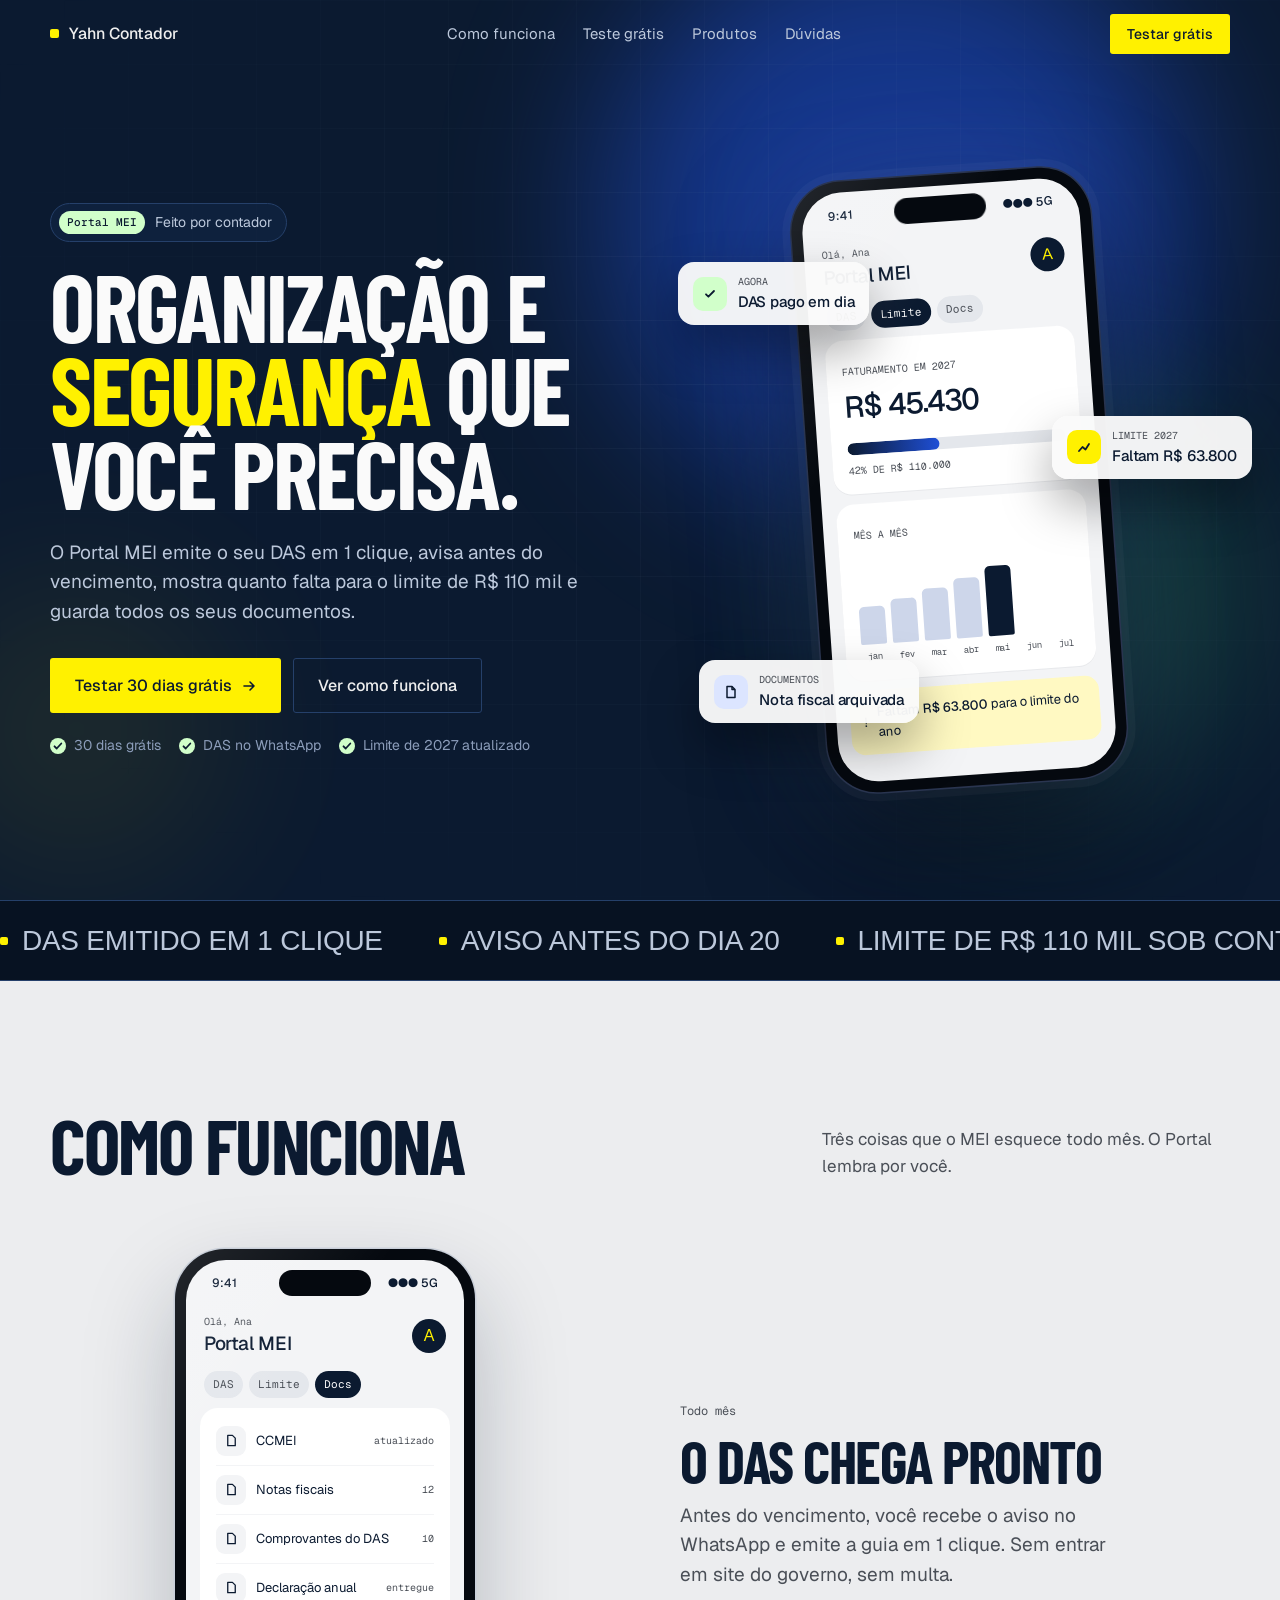
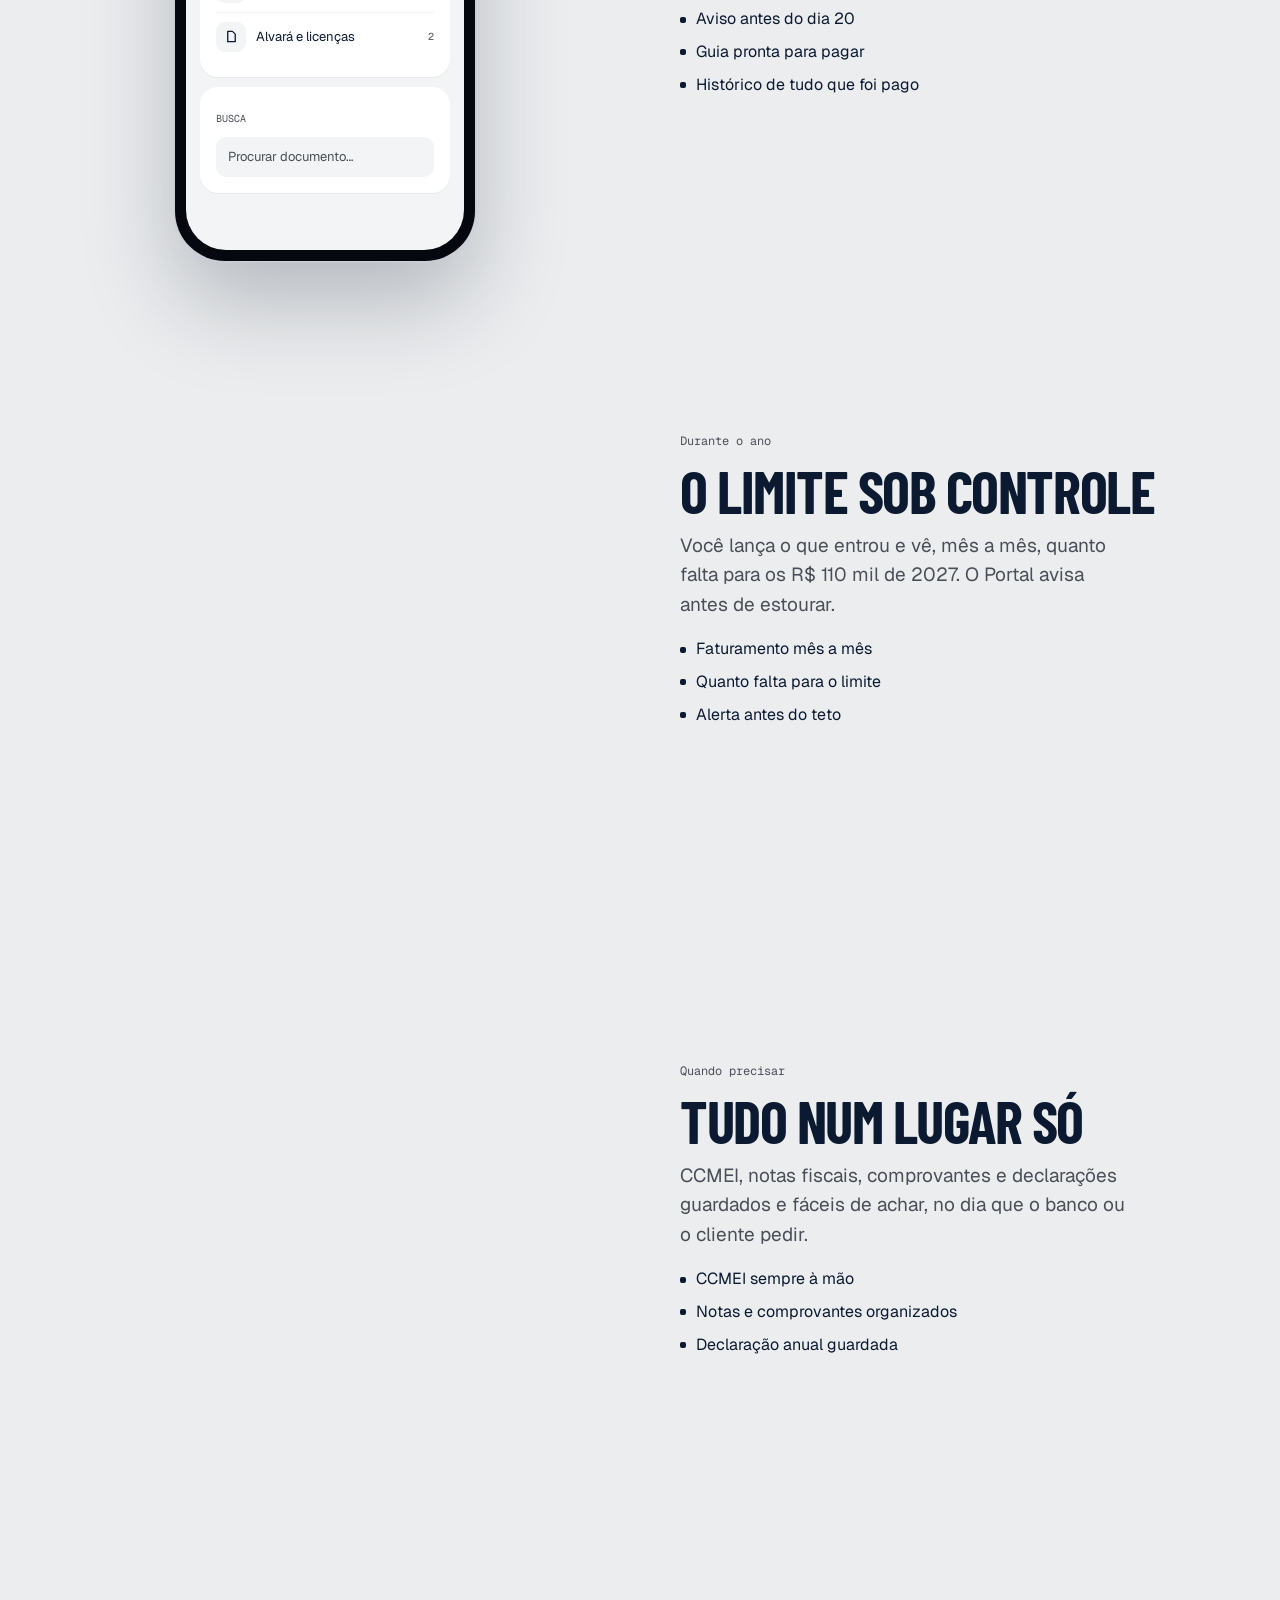
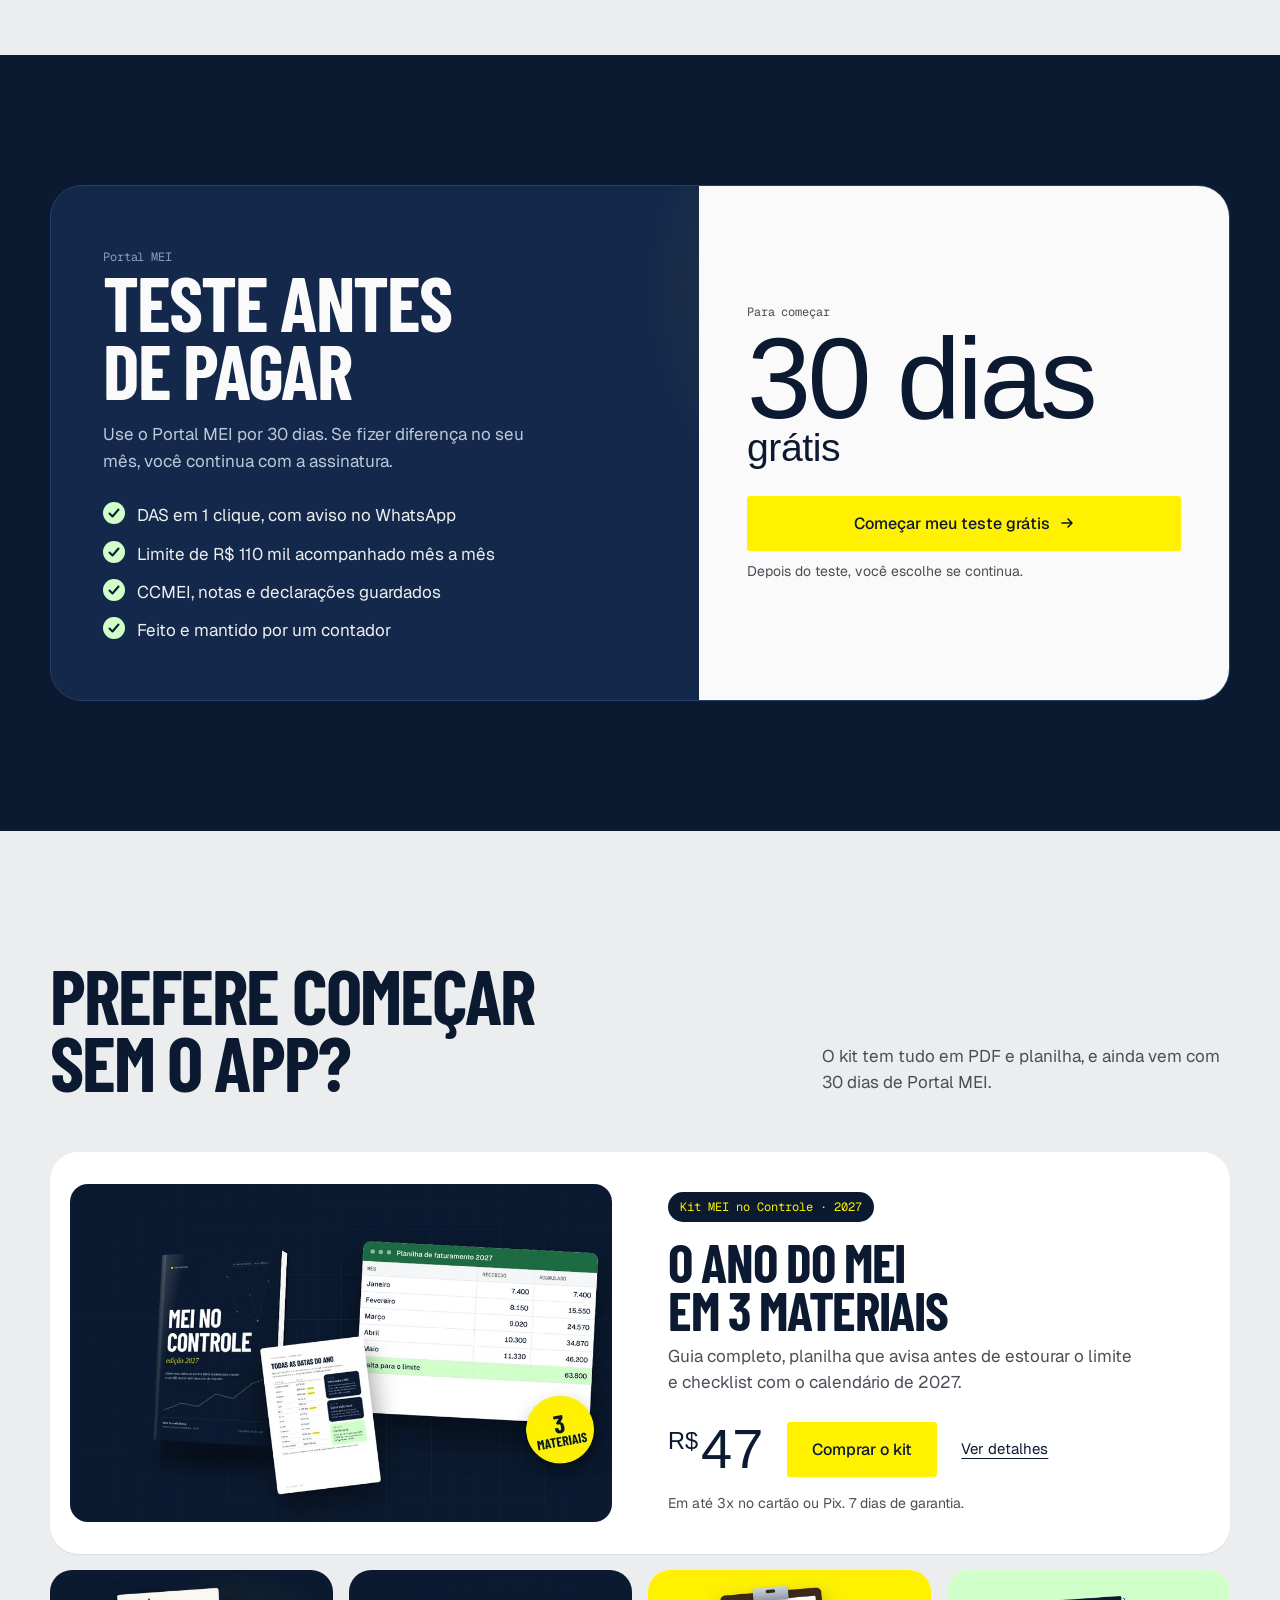
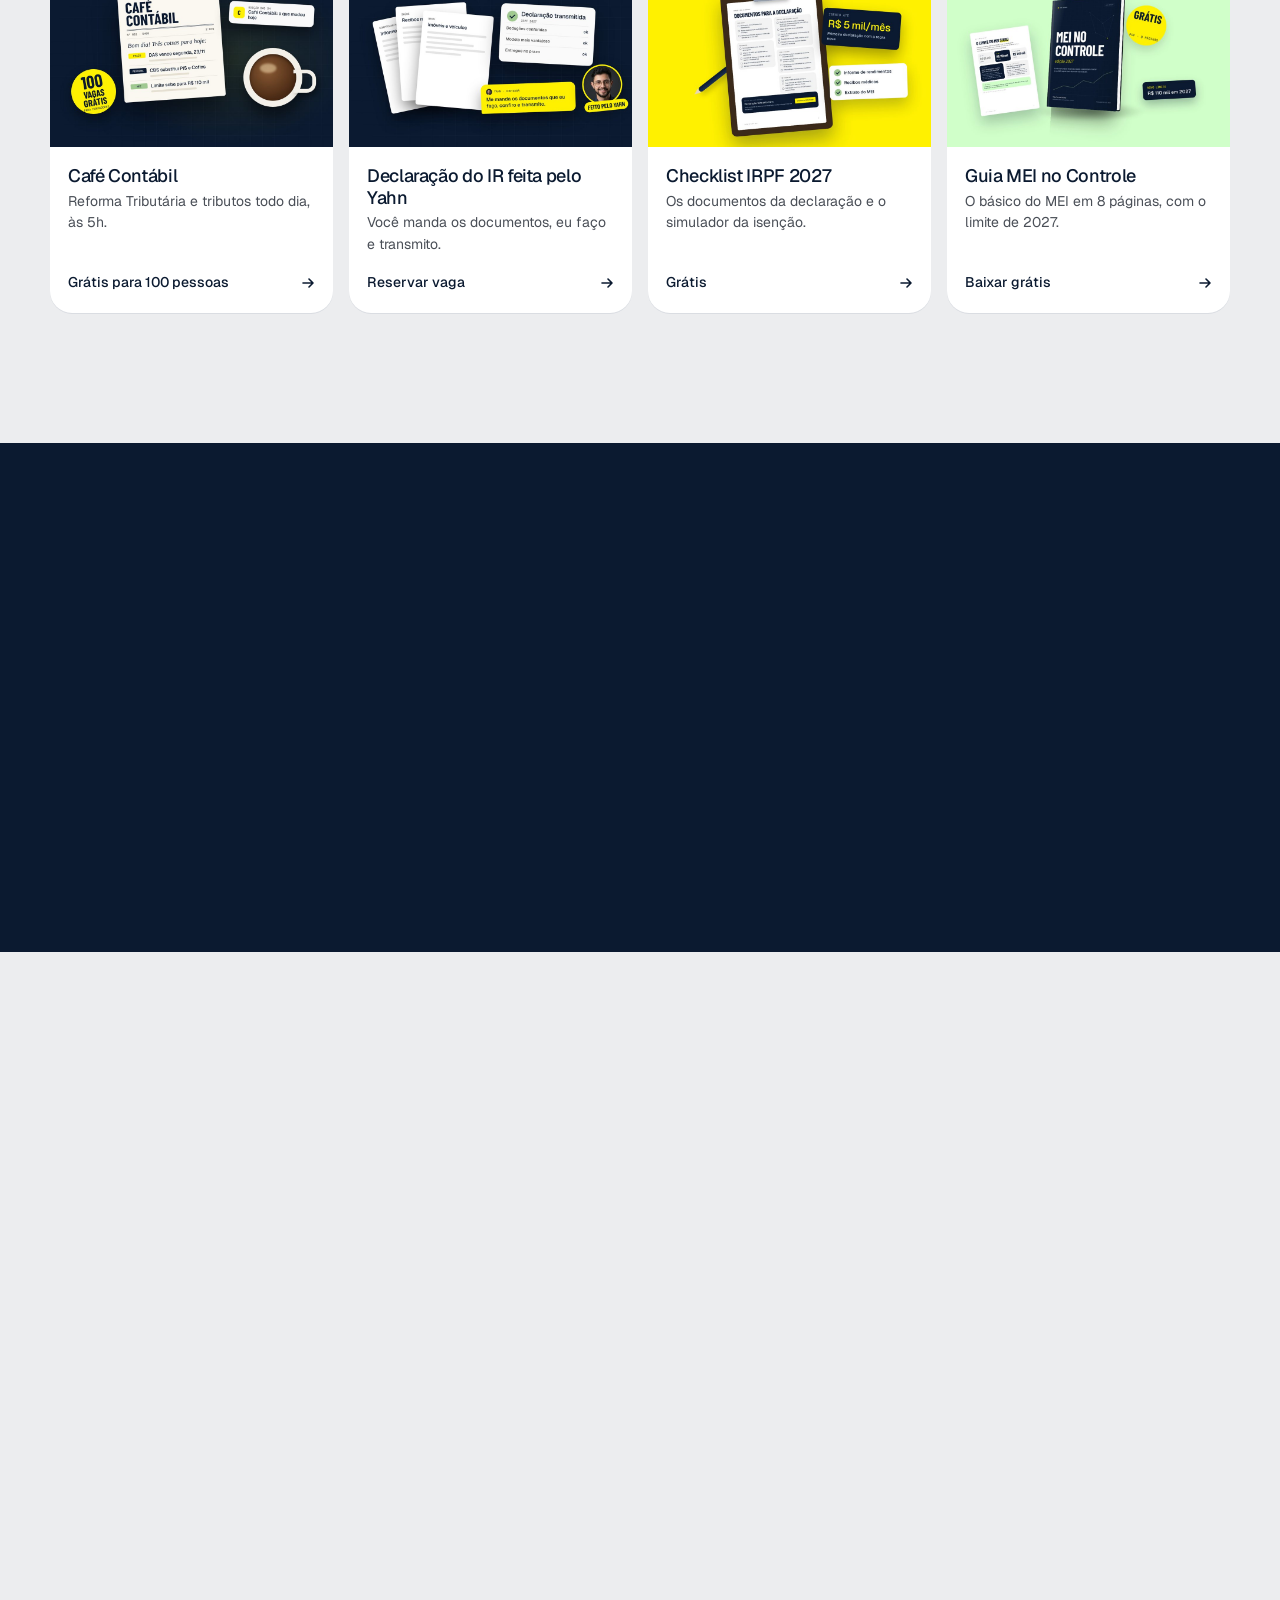
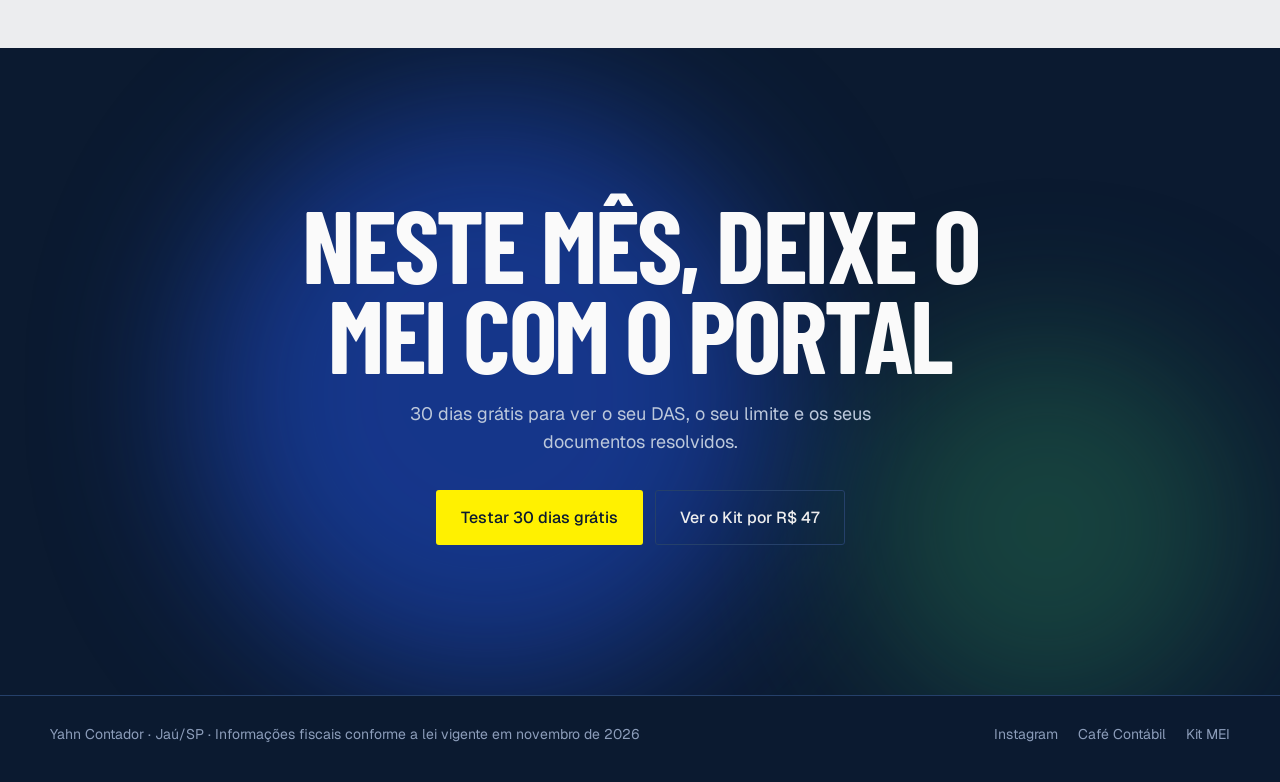
==== commit ea5fbdcc: "Chamada do topo: "Organização e segurança que você precisa" Também evita que acentos (Ã, Ç, Ê) sejam" ====
--- a/index.html
+++ b/index.html
@@ -3,7 +3,7 @@
 <head>
 <meta charset="utf-8">
 <meta name="viewport" content="width=device-width, initial-scale=1">
-<title>Portal MEI · chega de pagar multa no DAS · Yahn Contador</title>
+<title>Portal MEI · organização e segurança para o seu MEI · Yahn Contador</title>
 <meta name="description" content="O Portal MEI emite o DAS, acompanha o limite de R$ 110 mil e guarda os documentos do seu MEI. Feito por contador. Teste 30 dias grátis.">
 <meta name="theme-color" content="#0B1A30">
 <link rel="preconnect" href="https://fonts.googleapis.com">
@@ -69,7 +69,8 @@
 .eyebrow{display:inline-flex;align-items:center;gap:10px;font-size:14px;color:var(--stone);border:1px solid var(--stroke);border-radius:999px;padding:7px 14px 7px 8px;background:rgba(19,40,74,.5)}
 .eyebrow b{white-space:nowrap;font-weight:500;font-family:var(--mono);font-size:11px;background:var(--mint);color:var(--canvas);border-radius:999px;padding:3px 8px}
 .hero h1{font-size:clamp(60px,7.4vw,120px);color:var(--chalk);margin-top:22px}
-.hero h1 .w{display:inline-block;overflow:hidden;vertical-align:top;padding-bottom:.06em}
+.hero h1 .w{display:inline-block;overflow:hidden;vertical-align:top;padding:.16em .02em .1em;margin:-.16em -.02em -.1em}
+.hero-grid>*{min-width:0}
 .hero h1 .w>span{display:inline-block}
 .hero h1 em{font-style:normal;color:var(--act)}
 .hero .lead{font-size:19px;color:var(--stone);max-width:29em;margin:24px 0 32px}
@@ -271,6 +272,7 @@
   .nav .btn{display:none}
   .hero{min-height:auto;padding:104px 0 40px}
   .hero .lead{font-size:17px}
+  .hero h1{font-size:clamp(40px,13vw,60px)}
   .ctas{flex-direction:column;align-items:stretch}
   .stage{height:560px;margin-top:20px}
   .phone{transform-origin:center top}
@@ -312,7 +314,7 @@
     <div class="wrap hero-grid">
       <div>
         <span class="eyebrow fade"><b>Portal MEI</b>Feito por contador</span>
-        <h1 class="disp" id="h1">Chega de pagar <em>multa no DAS.</em></h1>
+        <h1 class="disp" id="h1">Organização e <em>segurança</em> que você precisa.</h1>
         <p class="lead fade">O Portal MEI emite o seu DAS em 1 clique, avisa antes do vencimento, mostra quanto falta para o limite de R$ 110 mil e guarda todos os seus documentos.</p>
         <div class="ctas fade">
           <a class="btn btn-act" href="https://portal-mei.app">Testar 30 dias grátis <svg class="arr" viewBox="0 0 14 14" fill="none"><path d="M2 7h10M8 3l4 4-4 4" stroke="currentColor" stroke-width="1.6" stroke-linecap="round" stroke-linejoin="round"/></svg></a>
